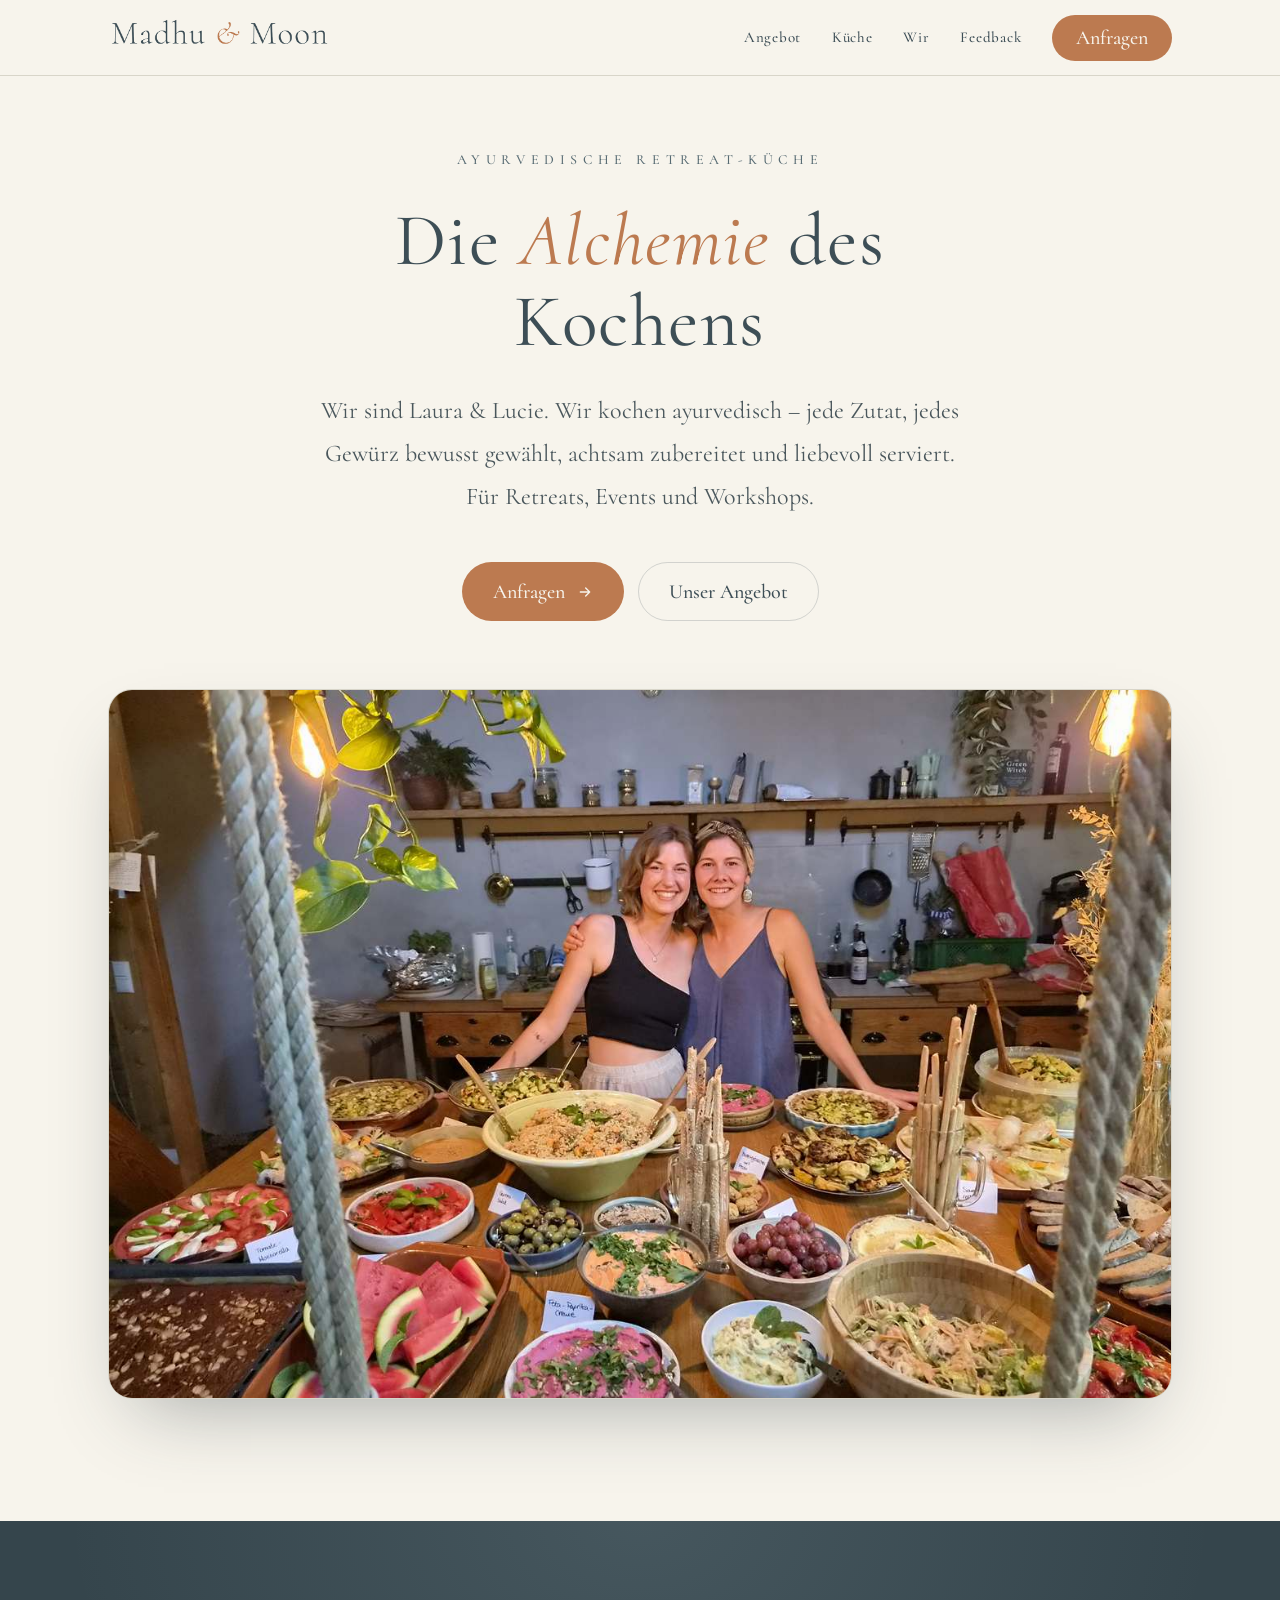
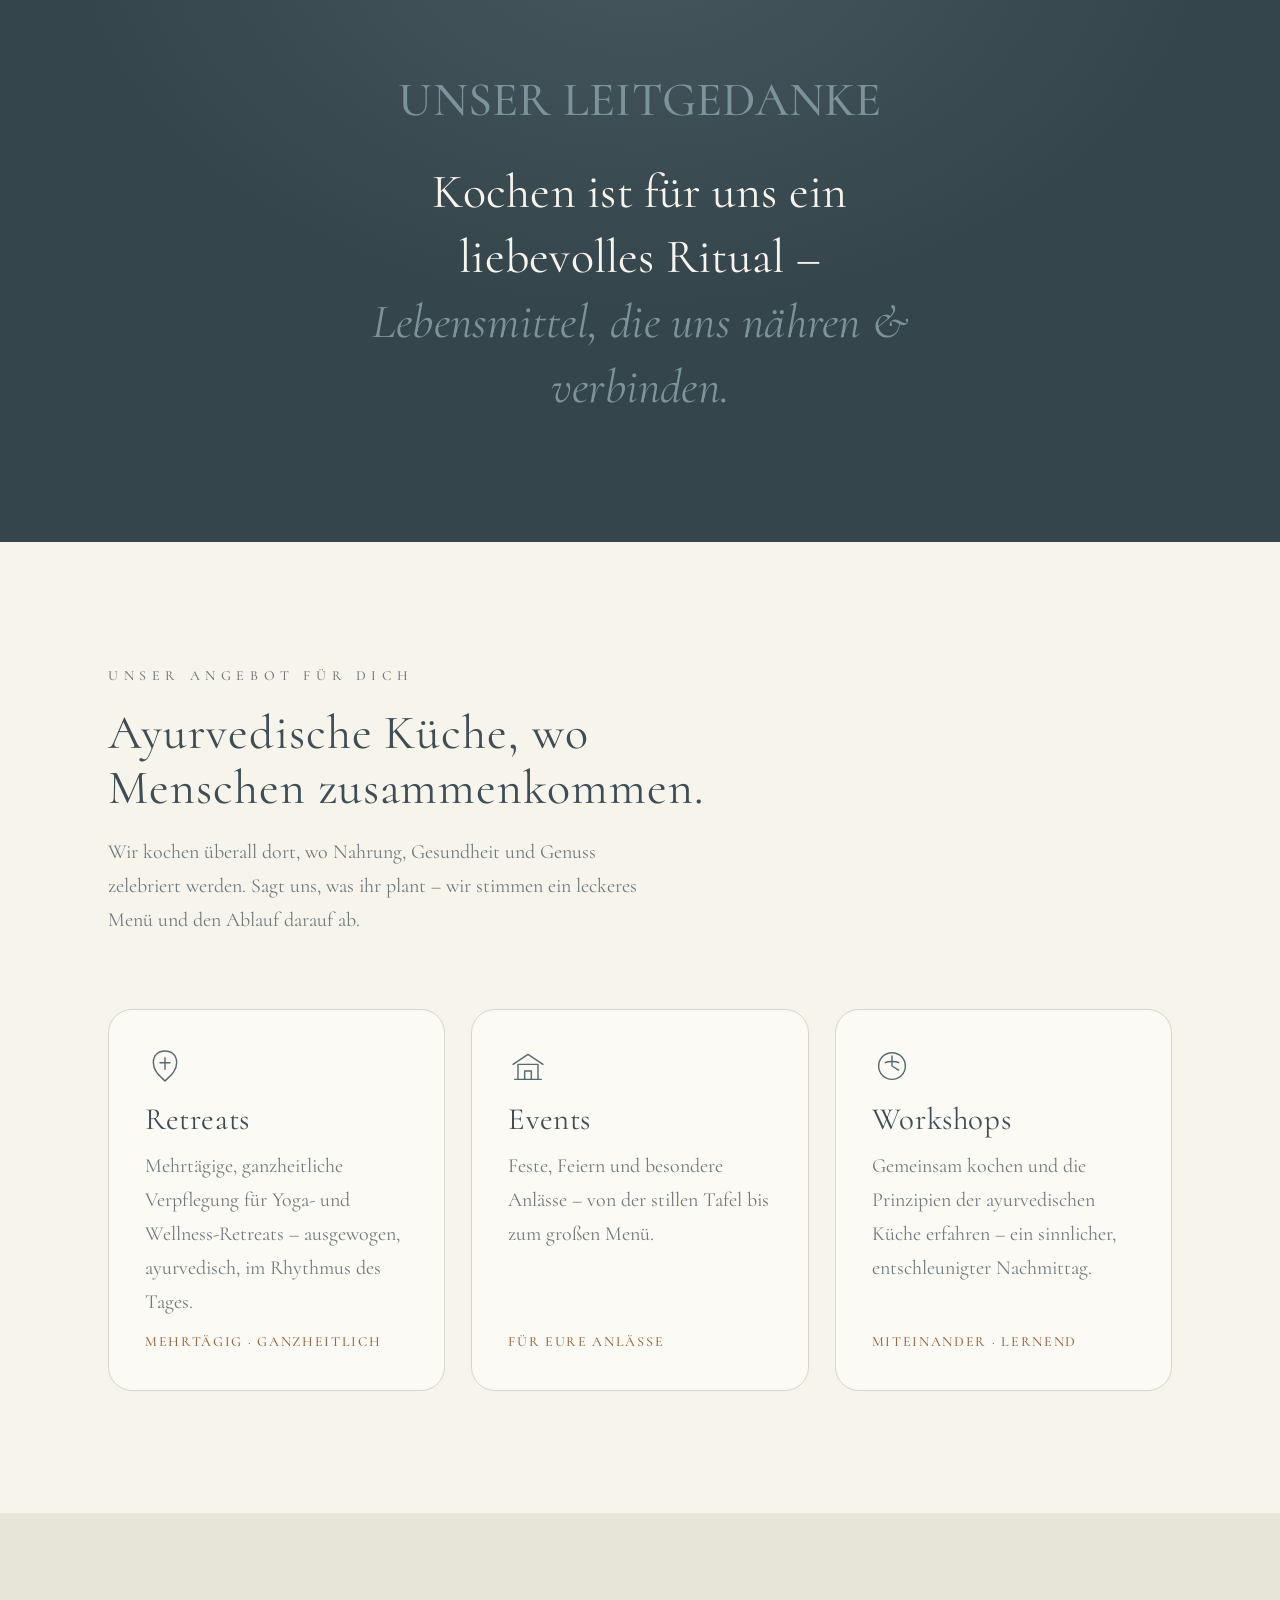
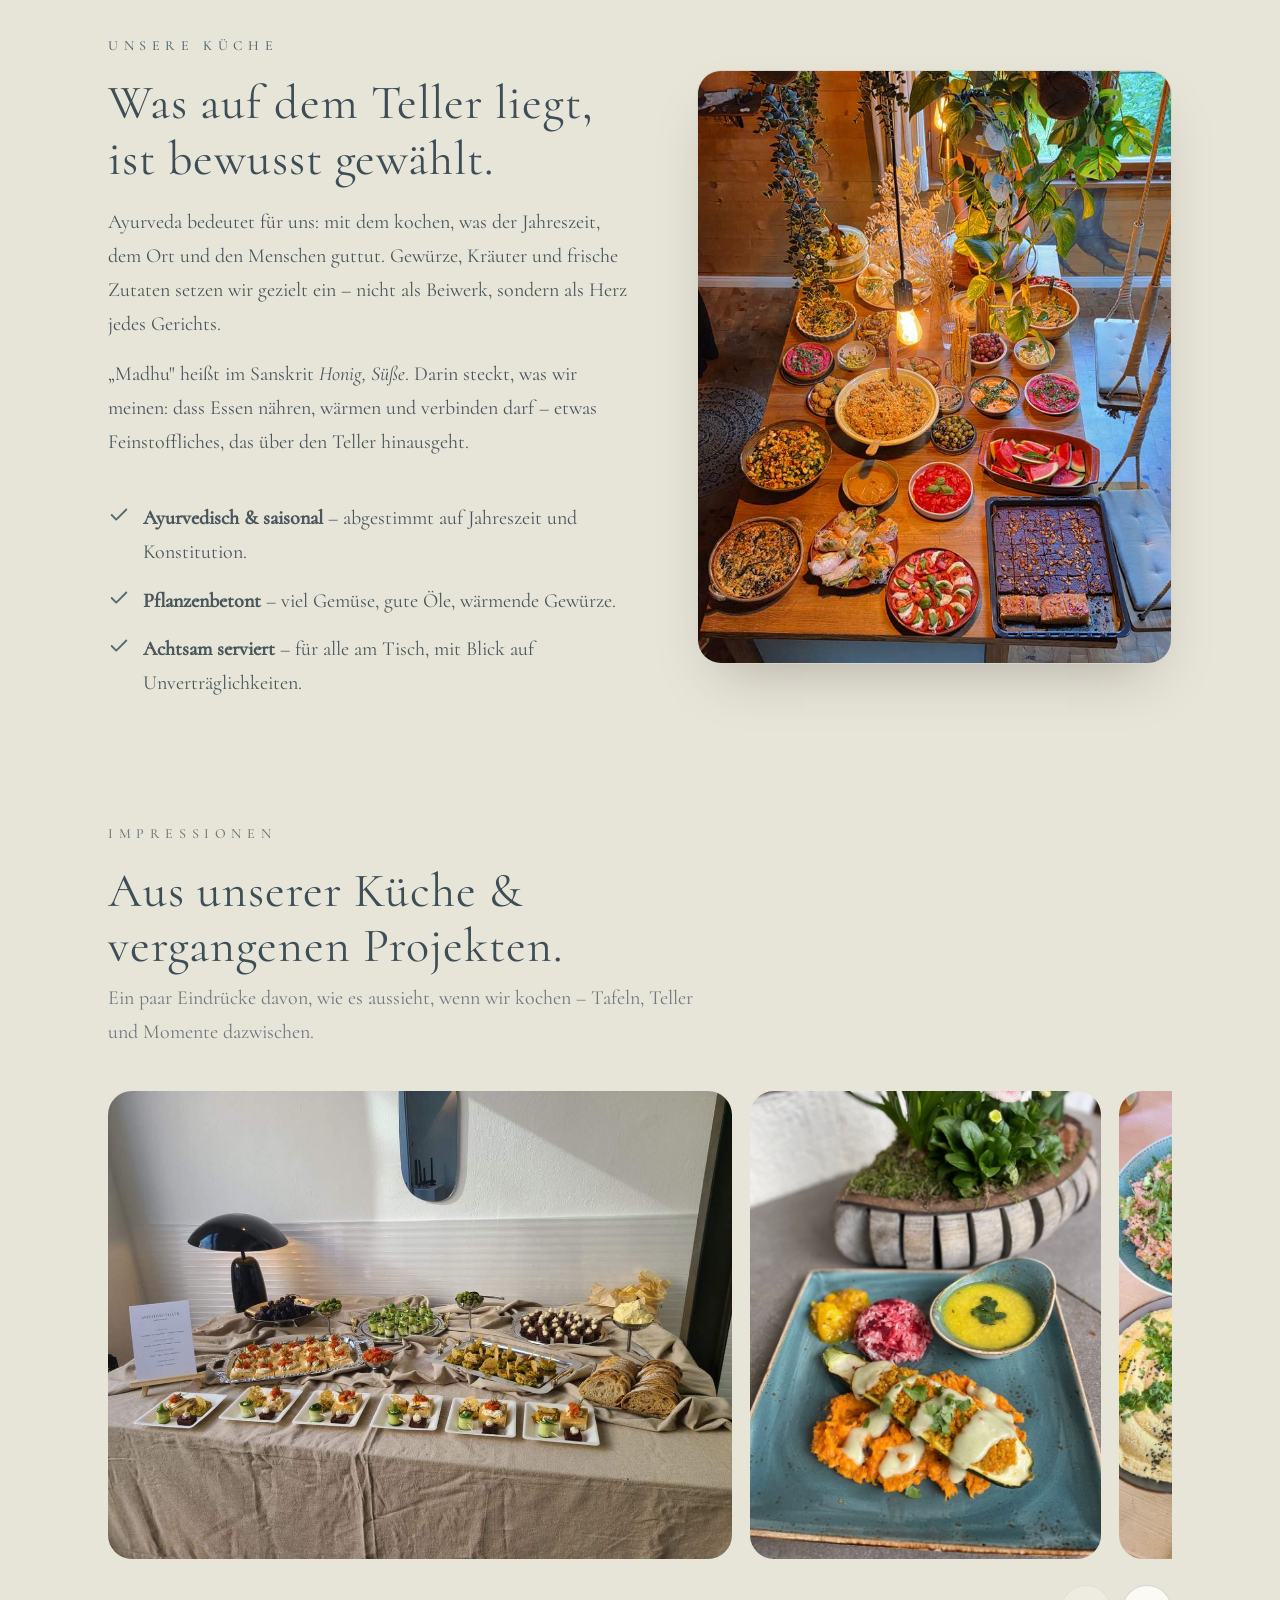
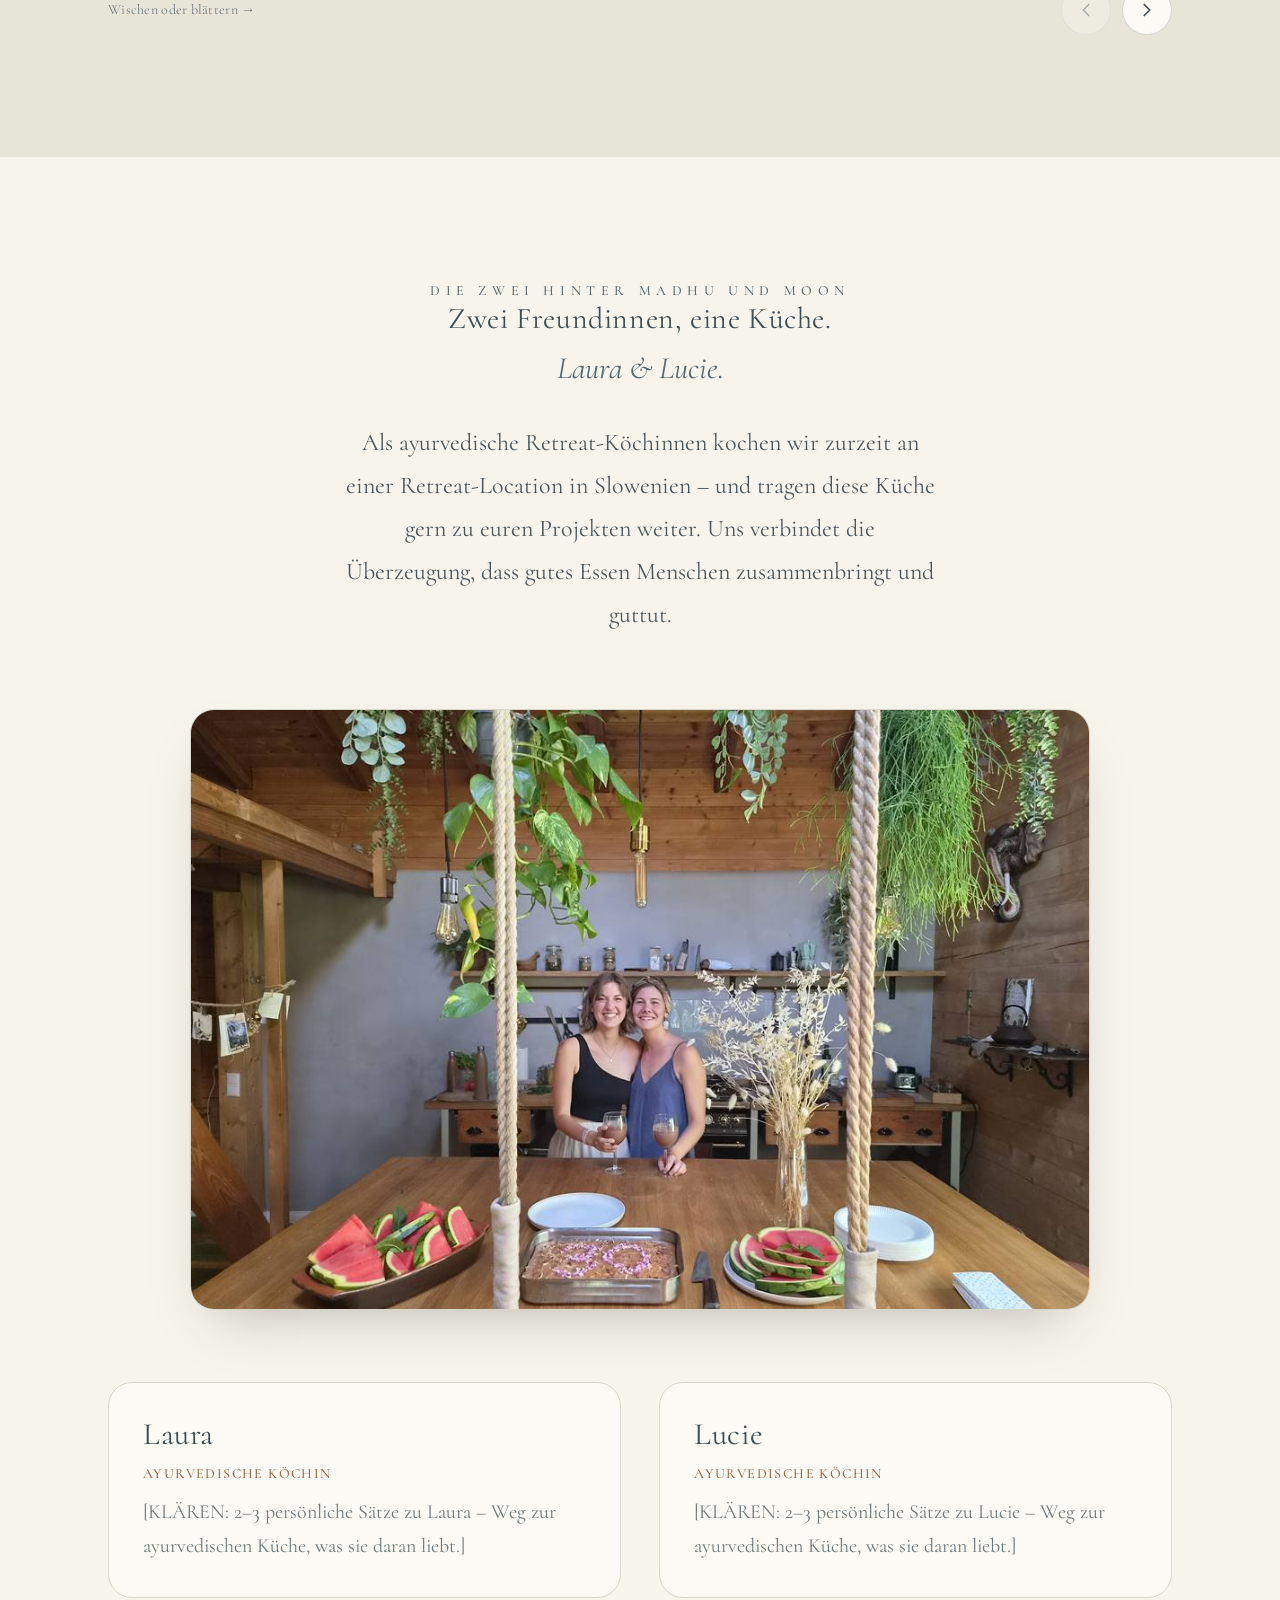
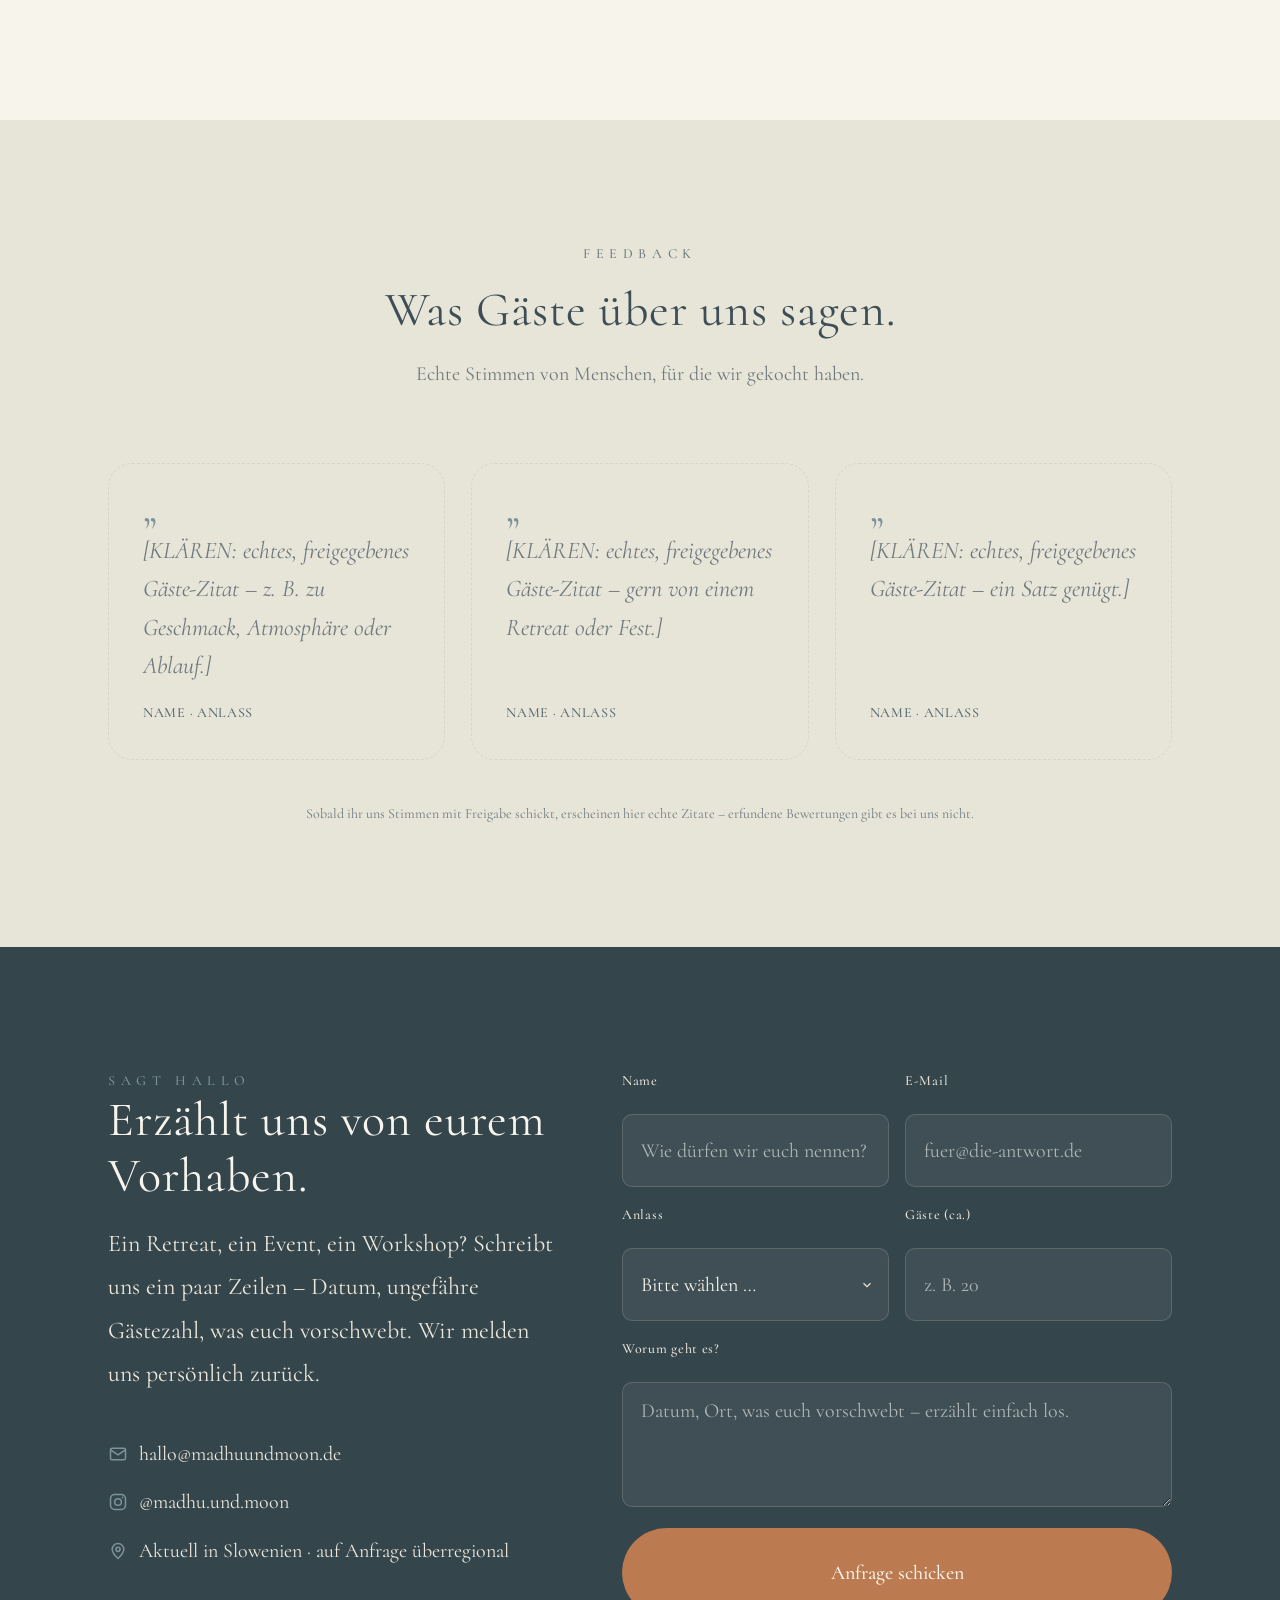
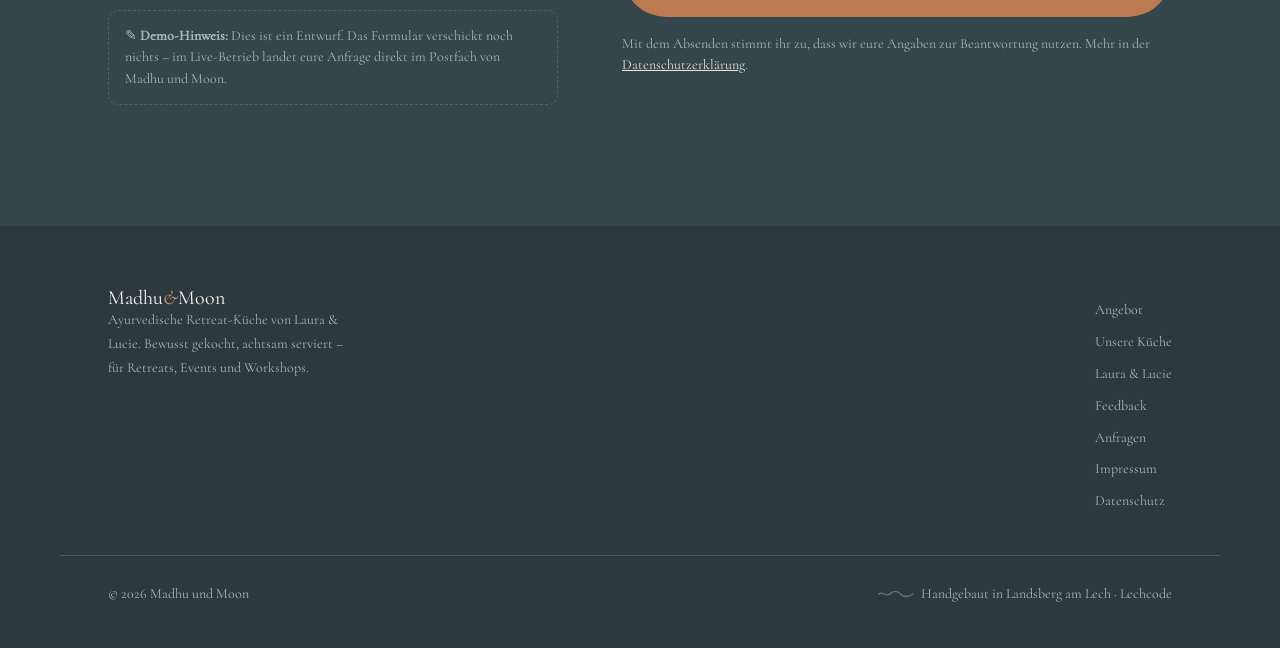
==== index.html @ 7c1b5afb "Header: Logo statt Text in Nav, klare Abgrenzung (BG+Trennlinie); Schrift größer/kräftiger; Hero-Tex" ====
<!DOCTYPE html>
<!--
  ╔══════════════════════════════════════════════════════════════════════╗
  ║  MADHU UND MOON · Ayurvedische Retreat-Küche · Laura & Lucie           ║
  ║  Lechcode-DEMO (Entwurf, Inhalte-Freigabe vom Kunden) · Single-File.   ║
  ║  Stil „sanft & feinstofflich": warmes Sand-Neutral + fließendes        ║
  ║  Hellblau (Akzent) + gedeckte Erde (CTA) — schlicht, artistisch.       ║
  ║  Instrument Serif + Karla. Botanische SVG; Foto-Slots für echte Bilder.║
  ╠══════════════════════════════════════════════════════════════════════╣
  ║  ⚠ DEMO — noindex aktiv. Quelle: Sprach-Memo von Lucie (13.07.2026).   ║
  ║    Fakten daraus übernommen; persönliche Detail-Bios noch [KLÄREN].    ║
  ║    Bildmaterial vom Kunden freigegeben (Google-Drive) → Galerie-Slots  ║
  ║    vorbereitet, echte Fotos folgen (web-optimieren nach §4.5).         ║
  ║    Rechtsseiten = Platzhalter. HWG-neutral: Nahrung/Ayurveda als       ║
  ║    Erfahrung & Philosophie, KEINE Heilversprechen.                     ║
  ╚══════════════════════════════════════════════════════════════════════╝
-->
<html lang="de">
<head>
  <meta charset="UTF-8" />
  <meta name="viewport" content="width=device-width, initial-scale=1.0" />
  <script>document.documentElement.classList.add('js');if(location.search.indexOf('foto')>-1)document.documentElement.classList.add('foto');</script>
  <!-- ENTFERNEN sobald Impressum+Datenschutz live & vom Kunden freigegeben (auf ALLEN Seiten gleichzeitig) -->
  <meta name="robots" content="noindex, nofollow" />
  <title>Ayurvedische Retreat-Küche | Madhu und Moon</title>
  <meta name="description" content="Madhu und Moon – ayurvedische Retreat-Küche von Laura & Lucie. Achtsam gekochte Menüs für Retreats, Events und Workshops. Jetzt unverbindlich anfragen." />
  <meta property="og:title" content="Madhu und Moon – Ayurvedische Retreat-Küche" />
  <meta property="og:description" content="Die Alchemie des Kochens: bewusst gewählte Zutaten, achtsam serviert. Küche von Laura & Lucie für Retreats, Events und Workshops." />
  <meta property="og:type" content="website" />
  <meta property="og:locale" content="de_DE" />
  <!-- DEMO: OG zeigt auf die Vorschau-URL (Platzhalter), damit WhatsApp-/Social-Previews laden. Bei Go-Live auf echte Domain. -->
  <meta property="og:url" content="https://lechcode.github.io/madhu-und-moon-vorschau/" />
  <meta property="og:image" content="https://lechcode.github.io/madhu-und-moon-vorschau/assets/og.jpg" />
  <meta property="og:image:width" content="1200" />
  <meta property="og:image:height" content="630" />
  <meta name="theme-color" content="#F7F4EC" />
  <link rel="icon" href="assets/favicon-64.png" />
  <link rel="apple-touch-icon" href="assets/monogramm-180.png" />
  <!-- Schriften lokal gehostet (DSGVO: keine Verbindung zu Google) -->
  <link rel="stylesheet" href="assets/fonts.css">
  <link rel="preload" as="font" type="font/woff2" href="assets/fonts/cormorant-300.woff2" crossorigin>
  <link rel="preload" as="font" type="font/woff2" href="assets/fonts/cormorant-400.woff2" crossorigin>
  <!-- Hero-Foto vorladen (LCP) -->
  <link rel="preload" as="image" href="assets/hero-duo-800.jpg" imagesrcset="assets/hero-duo-800.jpg 800w, assets/hero-duo-1300.jpg 1300w" imagesizes="(max-width:900px) 92vw, 1100px" fetchpriority="high">

  <!-- JSON-LD: nur belegbare, sichtbare Angaben. Adresse/Telefon/Preis offen (unbestätigt). -->
  <script type="application/ld+json">
  {
    "@context": "https://schema.org",
    "@type": "FoodEstablishment",
    "additionalType": "https://schema.org/CateringBusiness",
    "name": "Madhu und Moon",
    "description": "Ayurvedische Retreat-Küche von Laura & Lucie – achtsam gekochte Menüs für Retreats, Events und Workshops.",
    "url": "https://lechcode.github.io/madhu-und-moon-vorschau/",
    "image": "https://lechcode.github.io/madhu-und-moon-vorschau/assets/og.jpg",
    "servesCuisine": ["Ayurvedisch", "Pflanzenbetont", "Saisonal"],
    "sameAs": ["https://www.instagram.com/madhu.und.moon/"]
  }
  </script>

  <style>
  /* ================================================================
     1 · TOKENS — „sanft & feinstofflich": Sand-Neutral · Hellblau (Fluss)
        · gedeckte Erde (CTA) · weicher Schiefer (dunkle Flächen)
     ================================================================ */
  :root{
    --paper:#F7F4EC; --cream:#E7E4D8; --cream-2:#DCD8CA; --white:#FCFAF4;
    --ink:#3D4E56;            /* Headlines — Ink Blaugrau */
    --text:#4A575C;          /* Fließtext (Body) */
    --text-soft:#6F7A7E;     /* Sekundär / Muted */
    --clay:#BC7A50; --clay-deep:#9E6540; --clay-soft:#EEDCCB; --clay-bright:#DB9A6D;  /* Terrakotta-Akzent (bright = auf dunkel) */
    --mist:#7D939B; --mist-soft:#D7DFE1; --mist-deep:#566A72;   /* Rauchblau – sekundär / Eyebrow (deep = AA-Text) */
    --slate:#35454C; --slate-deep:#2C3A40;   /* dunkle, ruhige Flächen */
    --bone:#ECE7DB; --bone-dim:#AEB6B7;       /* Text auf dunkel */

    --line:#D8D5C9; --line-2:rgba(61,78,86,.20);
    --line-d:rgba(236,231,219,.16);

    --serif:"Cormorant","Cormorant Fallback",Georgia,"Times New Roman",serif;
    --sans:"Karla","Karla Fallback",-apple-system,BlinkMacSystemFont,"Segoe UI",Arial,sans-serif;

    --radius:16px; --radius-lg:24px; --radius-sm:10px; --pill:999px;
    --nav-h:76px;

    --step--1:clamp(13px, 0.2vw + 12.2px, 14px);
    --step-0:clamp(18px, 0.35vw + 17px, 20px);
    --step-1:clamp(21px, 0.5vw + 19px, 24px);
    --step-2:clamp(25px, 1.3vw + 21px, 31px);
    --step-3:clamp(33px, 3vw + 24px, 48px);
    --step-4:clamp(44px, 5.5vw + 24px, 74px);
    --step-5:clamp(48px, 8vw + 18px, 104px);

    --lh-tight:1.06; --lh-snug:1.16; --lh-body:1.7; --lh-relaxed:1.8;
    --ls-display:.02em; --ls-label:.4em;

    --space-2:clamp(14px, 1.6vw, 18px);
    --space-3:clamp(20px, 2.4vw, 26px);
    --space-4:clamp(30px, 3.6vw, 42px);
    --space-5:clamp(44px, 6vw, 72px);
    --space-6:clamp(66px, 9.5vw, 128px);

    --wrap:1160px; --wrap-narrow:740px;
    --ease:cubic-bezier(.22,.61,.36,1);
  }

  /* ================================================================
     2 · RESET & BASIS
     ================================================================ */
  *,*::before,*::after{box-sizing:border-box;margin:0;padding:0}
  html{-webkit-text-size-adjust:100%;scroll-behavior:smooth}
  @media (prefers-reduced-motion:reduce){html{scroll-behavior:auto}}
  body{
    font-family:var(--serif);font-size:var(--step-0);line-height:var(--lh-body);
    color:var(--text);background:var(--paper);
    -webkit-font-smoothing:antialiased;text-rendering:optimizeLegibility;
    overflow-x:clip;
  }
  h1,h2,h3{font-family:var(--serif);font-weight:400;color:var(--ink);
    line-height:var(--lh-snug);letter-spacing:var(--ls-display)}
  a{color:inherit;text-decoration:none}
  img{max-width:100%;display:block}
  ::selection{background:var(--mist-soft);color:var(--ink)}
  :focus-visible{outline:2.5px solid var(--mist-deep);outline-offset:3px;border-radius:3px}

  .wrap{width:100%;max-width:var(--wrap);margin-inline:auto;padding-inline:clamp(20px,5vw,48px)}
  .narrow{max-width:var(--wrap-narrow)}
  section{padding-block:var(--space-6)}

  .eyebrow{font-family:var(--serif);font-weight:500;font-size:var(--step--1);
    letter-spacing:var(--ls-label);text-transform:uppercase;color:var(--mist-deep)}
  .lead{font-size:var(--step-1);color:var(--text);line-height:var(--lh-relaxed);max-width:54ch}

  .skip{position:absolute;left:16px;top:-60px;z-index:200;background:var(--ink);color:var(--paper);
    padding:12px 18px;border-radius:var(--radius-sm);font-weight:500;transition:top .2s var(--ease)}
  .skip:focus{top:14px}

  /* Buttons */
  .btn{display:inline-flex;align-items:center;gap:.6em;font-family:var(--serif);font-weight:500;
    font-size:var(--step-0);padding:.92em 1.5em;border-radius:var(--pill);cursor:pointer;
    border:1.5px solid transparent;transition:transform .25s var(--ease),background .25s var(--ease),color .25s var(--ease),border-color .25s var(--ease);line-height:1}
  .btn-primary{background:var(--clay);color:var(--paper)}
  .btn-primary:hover{background:var(--clay-deep);transform:translateY(-2px)}
  .btn-ghost{background:transparent;color:var(--ink);border-color:var(--line-2)}
  .btn-ghost:hover{border-color:var(--ink);transform:translateY(-2px)}

  /* ================================================================
     3 · NAV
     ================================================================ */
  .nav{position:fixed;inset:0 0 auto 0;height:var(--nav-h);z-index:100;
    display:flex;align-items:center;background:var(--paper);border-bottom:1px solid var(--line);
    transition:box-shadow .3s var(--ease)}
  .nav.scrolled{box-shadow:0 6px 22px rgba(45,58,64,.08)}
  .nav .wrap{display:flex;align-items:center;justify-content:space-between;gap:1rem}
  .brand{display:flex;align-items:center;line-height:0}
  .brand img{height:42px;width:auto;display:block}
  .nav-links{display:flex;align-items:center;gap:clamp(18px,2.4vw,34px)}
  .nav-links a:not(.btn){font-weight:500;font-size:.9375rem;letter-spacing:.05em;color:var(--ink);position:relative}
  .nav-links a:not(.btn)::after{content:"";position:absolute;left:0;bottom:-6px;width:0;height:1.5px;
    background:var(--mist-deep);transition:width .25s var(--ease)}
  .nav-links a:not(.btn):hover::after{width:100%}
  .nav .btn{padding:.6em 1.15em}
  .burger{display:none;background:none;border:0;cursor:pointer;width:44px;height:44px;
    align-items:center;justify-content:center;color:var(--ink)}
  .burger svg{width:26px;height:26px}
  @media (max-width:760px){
    .nav-links{display:none}
    .burger{display:flex}
    .brand img{height:34px}
  }

  .m-menu{position:fixed;inset:0;z-index:99;background:var(--cream);
    display:flex;flex-direction:column;justify-content:center;gap:.4rem;padding:var(--space-5);
    opacity:0;visibility:hidden;transform:translateY(-8px);transition:opacity .3s var(--ease),transform .3s var(--ease),visibility .3s}
  .m-menu.open{opacity:1;visibility:visible;transform:none}
  .m-menu a{font-family:var(--serif);font-size:var(--step-3);color:var(--ink);padding:.25em 0;border-bottom:1px solid var(--line)}
  .m-menu .btn{margin-top:1.4rem;justify-content:center;font-family:var(--serif)}
  .m-close{position:absolute;top:16px;right:clamp(16px,5vw,40px);background:none;border:0;cursor:pointer;color:var(--ink);width:44px;height:44px}
  .m-close svg{width:28px;height:28px}

  /* ================================================================
     4 · HERO / HEADER — großes Logo + Claim + Foto (zentriert)
     ================================================================ */
  .hero{position:relative;padding-top:calc(var(--nav-h) + var(--space-5));padding-bottom:var(--space-6);
    text-align:center;overflow:hidden}
  .hero-inner{display:flex;flex-direction:column;align-items:center;gap:var(--space-3)}
  .hero .eyebrow{margin-bottom:2px}
  .hero h1{font-family:var(--serif);font-weight:400;font-size:var(--step-4);line-height:1.1;
    letter-spacing:var(--ls-display);color:var(--ink);max-width:16ch}
  .hero h1 em{font-style:italic;color:var(--clay)}
  .hero .lead{max-width:58ch;margin-inline:auto;font-size:var(--step-1)}
  .hero-cta{display:flex;flex-wrap:wrap;gap:14px;align-items:center;justify-content:center;margin-top:var(--space-2)}
  .hero-photo{width:100%;max-width:1100px;margin-top:var(--space-4);border-radius:var(--radius-lg);
    overflow:hidden;border:1px solid var(--line);box-shadow:0 34px 74px -30px rgba(45,58,64,.42)}
  .hero-photo img{width:100%;height:auto;display:block}
  @media (max-width:860px){
    .hero{padding-top:calc(var(--nav-h) + var(--space-4))}
  }

  /* ================================================================
     5 · ETHOS-BAND (Zitat)
     ================================================================ */
  .ethos{background:var(--slate);color:var(--bone);text-align:center;position:relative;overflow:hidden}
  .ethos::before{content:"";position:absolute;inset:0;
    background:radial-gradient(64% 90% at 50% 0%,rgba(157,180,188,.16),transparent 70%)}
  .ethos .wrap{position:relative}
  .ethos .eyebrow{color:var(--mist)}
  .ethos p{font-family:var(--serif);font-size:var(--step-3);line-height:1.36;color:var(--paper);
    max-width:24ch;margin:var(--space-3) auto 0;letter-spacing:.005em}
  .ethos p em{font-style:italic;color:var(--mist)}

  /* ================================================================
     6 · ANGEBOT (Karten)
     ================================================================ */
  .sec-head{max-width:62ch}
  .sec-head h2{font-size:var(--step-3);margin:var(--space-2) 0 var(--space-2)}
  .sec-head p{color:var(--text-soft);max-width:54ch}
  .cards{display:grid;grid-template-columns:repeat(3,1fr);gap:clamp(16px,2.2vw,26px);margin-top:var(--space-5)}
  .card{background:var(--white);border:1px solid var(--line);border-radius:var(--radius-lg);
    padding:clamp(24px,3vw,36px);display:flex;flex-direction:column;gap:.7rem;
    transition:transform .3s var(--ease),box-shadow .3s var(--ease),border-color .3s var(--ease)}
  .card:hover{transform:translateY(-4px);box-shadow:0 18px 40px rgba(59,53,44,.08);border-color:var(--line-2)}
  .card .ic{width:40px;height:40px;color:var(--mist-deep);margin-bottom:.3rem}
  .card h3{font-size:var(--step-2)}
  .card p{color:var(--text-soft);font-size:var(--step-0)}
  .card .tag{margin-top:auto;font-family:var(--serif);font-weight:500;font-size:var(--step--1);
    letter-spacing:.12em;text-transform:uppercase;color:var(--clay-deep)}
  @media (max-width:820px){.cards{grid-template-columns:1fr;max-width:460px}}

  /* ================================================================
     7 · KÜCHE / PHILOSOPHIE
     ================================================================ */
  .kitchen{background:var(--cream)}
  .kitchen .grid{display:grid;grid-template-columns:1.05fr .95fr;gap:clamp(30px,5vw,72px);align-items:center}
  .kitchen h2{font-size:var(--step-3);margin-block:var(--space-2)}
  .kitchen p+p{margin-top:1rem}
  .kitchen .principles{list-style:none;margin-top:var(--space-4);display:grid;gap:.9rem}
  .kitchen .principles li{display:flex;gap:.8rem;align-items:flex-start;color:var(--text)}
  .kitchen .principles svg{flex:0 0 auto;width:22px;height:22px;color:var(--mist-deep);margin-top:3px}
  .kitchen-visual{position:relative;aspect-ratio:4/5;border-radius:var(--radius-lg);overflow:hidden;
    border:1px solid var(--line);box-shadow:0 26px 54px -24px rgba(59,53,44,.34)}
  .kitchen-visual img{width:100%;height:100%;object-fit:cover;display:block}
  @media (max-width:820px){.kitchen .grid{grid-template-columns:1fr}.kitchen-visual{max-width:360px;margin-inline:auto;order:-1}}

  /* ================================================================
     8 · ÜBER UNS
     ================================================================ */
  .about{text-align:center}
  .about .names{font-family:var(--serif);font-style:italic;color:var(--mist-deep);font-size:var(--step-2);margin-top:.3rem}
  .about-photo{max-width:900px;margin:var(--space-5) auto 0;border-radius:var(--radius-lg);overflow:hidden;
    border:1px solid var(--line);box-shadow:0 26px 54px -26px rgba(59,53,44,.34)}
  .about-photo img{width:100%;height:auto;display:block}
  .duo{display:grid;grid-template-columns:1fr 1fr;gap:clamp(20px,3vw,40px);margin-top:var(--space-5);text-align:left}
  .person{background:var(--white);border:1px solid var(--line);border-radius:var(--radius-lg);padding:clamp(22px,3vw,34px);
    display:flex;flex-direction:column;gap:.6rem}
  .person .avatar{width:70px;height:70px;border-radius:50%;background:linear-gradient(150deg,var(--mist-soft),var(--clay-soft));
    display:flex;align-items:center;justify-content:center;font-family:var(--serif);font-size:30px;color:var(--mist-deep)}
  .person h3{font-size:var(--step-2)}
  .person .role{font-family:var(--serif);font-weight:500;font-size:var(--step--1);letter-spacing:.1em;text-transform:uppercase;color:var(--clay-deep)}
  .person p{color:var(--text-soft)}
  @media (max-width:680px){.duo{grid-template-columns:1fr;max-width:420px;margin-inline:auto}}

  /* ================================================================
     9 · GALERIE / IMPRESSIONEN
     ================================================================ */
  .gallery{background:var(--cream)}
  .gallery .sec-head{text-align:center;margin-inline:auto}
  /* Masonry via CSS-Columns – gemischte Hoch-/Querformate wie ein Moodboard */
  .g-grid{margin-top:var(--space-5);columns:3;column-gap:clamp(10px,1.4vw,16px)}
  .g-item{break-inside:avoid;margin-bottom:clamp(10px,1.4vw,16px);border-radius:var(--radius);
    overflow:hidden;border:1px solid var(--line);display:block;position:relative;
    box-shadow:0 14px 30px -20px rgba(59,53,44,.3)}
  .g-item img{width:100%;height:auto;display:block}
  @media (max-width:820px){.g-grid{columns:2}}
  @media (max-width:420px){.g-grid{columns:1}}

  /* ================================================================
     10 · ABLAUF (3 Schritte)
     ================================================================ */
  .steps-grid{display:grid;grid-template-columns:repeat(3,1fr);gap:clamp(20px,3vw,40px);margin-top:var(--space-5);counter-reset:s}
  .step{position:relative;padding-top:var(--space-3)}
  .step::before{counter-increment:s;content:"0" counter(s);font-family:var(--serif);font-size:var(--step-3);
    color:var(--mist-deep);display:block;margin-bottom:.4rem}
  .step h3{font-size:var(--step-2);margin-bottom:.4rem}
  .step p{color:var(--text-soft)}
  .step .dur{font-size:var(--step--1);font-weight:500;letter-spacing:.08em;text-transform:uppercase;color:var(--clay-deep);margin-top:.5rem;display:block}
  @media (max-width:760px){.steps-grid{grid-template-columns:1fr;max-width:440px}}

  /* ================================================================
     11 · KONTAKT / ANFRAGE (Demo-Formular) — zentrale Sektion
     ================================================================ */
  .contact{background:var(--slate);color:var(--bone)}
  .contact .grid{display:grid;grid-template-columns:.9fr 1.1fr;gap:clamp(30px,5vw,72px)}
  .contact h2{color:var(--paper);font-size:var(--step-3)}
  .contact .eyebrow{color:var(--mist)}
  .contact .lead{color:var(--bone);margin-top:var(--space-2)}
  .contact .info{margin-top:var(--space-4);display:grid;gap:.9rem}
  .contact .info a,.contact .info span{display:flex;gap:.7rem;align-items:center;color:var(--bone)}
  .contact .info svg{width:20px;height:20px;color:var(--mist);flex:0 0 auto}
  .demo-note{margin-top:var(--space-4);padding:14px 16px;border:1px dashed var(--line-d);border-radius:var(--radius-sm);
    font-size:var(--step--1);color:var(--bone-dim);line-height:1.55}
  form{display:grid;gap:1rem}
  .field{display:grid;gap:.4rem}
  label{font-weight:500;font-size:var(--step--1);letter-spacing:.05em;color:var(--bone)}
  input,select,textarea{font-family:var(--serif);font-size:var(--step-0);color:var(--paper);
    background:rgba(247,243,236,.06);border:1px solid var(--line-d);border-radius:var(--radius-sm);
    padding:.8em .9em;width:100%}
  input::placeholder,textarea::placeholder{color:var(--bone-dim)}
  input:focus,select:focus,textarea:focus{outline:none;border-color:var(--mist);background:rgba(247,243,236,.1)}
  textarea{resize:vertical;min-height:110px}
  select{appearance:none;background-image:url("data:image/svg+xml,%3Csvg xmlns='http://www.w3.org/2000/svg' width='14' height='14' viewBox='0 0 24 24' fill='none' stroke='%23ECE6DA' stroke-width='2'%3E%3Cpath d='M6 9l6 6 6-6'/%3E%3C/svg%3E");background-repeat:no-repeat;background-position:right 14px center}
  .row{display:grid;grid-template-columns:1fr 1fr;gap:1rem}
  .hp{position:absolute;left:-9999px;opacity:0}
  form .btn-primary{justify-content:center;margin-top:.3rem}
  .form-msg{font-size:var(--step-0);padding:12px 14px;border-radius:var(--radius-sm);display:none}
  .form-msg.show{display:block}
  .form-msg.ok{background:rgba(157,180,188,.16);color:var(--mist-soft);border:1px solid var(--mist)}
  .privacy-line{font-size:var(--step--1);color:var(--bone-dim);line-height:1.5}
  .privacy-line a{color:var(--bone);text-decoration:underline}
  @media (max-width:820px){.contact .grid{grid-template-columns:1fr}.row{grid-template-columns:1fr}}

  /* ================================================================
     12 · FOOTER
     ================================================================ */
  .footer{background:var(--slate-deep);color:var(--bone-dim);padding-block:var(--space-5) var(--space-4)}
  .footer .wrap{display:flex;flex-wrap:wrap;justify-content:space-between;gap:var(--space-4)}
  .footer .brand{color:var(--paper);margin-bottom:.6rem}
  .footer .brand em{color:var(--clay-bright);font-style:italic}
  .footer-col p{max-width:34ch;font-size:var(--step--1);line-height:1.7}
  .footer nav{display:grid;gap:.5rem}
  .footer nav a{font-size:var(--step--1);color:var(--bone-dim)}
  .footer nav a:hover{color:var(--paper)}
  .footer-bottom{border-top:1px solid var(--line-d);margin-top:var(--space-4);padding-top:var(--space-3);
    display:flex;flex-wrap:wrap;justify-content:space-between;gap:1rem;font-size:var(--step--1)}
  .footer-bottom .lech{display:inline-flex;align-items:center;gap:.5em}
  .footer-bottom .lech svg{width:36px;height:8px;color:var(--mist);opacity:.7}

  /* ================================================================
     12b · IMPRESSIONEN-SLIDER (in „Unsere Küche")
     ================================================================ */
  .impressions{margin-top:var(--space-6)}
  .impressions .imp-head{max-width:60ch;margin-bottom:var(--space-4)}
  .impressions .imp-head h3{font-size:var(--step-3);margin-top:var(--space-2)}
  .impressions .imp-head p{color:var(--text-soft);margin-top:.4rem}
  .slider{position:relative;overflow:hidden}
  .slider-track{display:flex;gap:clamp(12px,1.4vw,18px);transition:transform .45s var(--ease);will-change:transform}
  .slide{flex:0 0 auto;height:clamp(300px,52vh,520px);border-radius:var(--radius-lg);overflow:hidden;background:var(--cream-2)}
  .slide img{height:100%;width:auto;max-width:none;display:block;object-fit:cover}
  @media (prefers-reduced-motion:reduce){.slider-track{transition:none}}
  .slider-nav{display:flex;gap:.7rem;margin-top:var(--space-3);align-items:center}
  .slider-hint{margin-right:auto;font-size:var(--step--1);color:var(--text-soft);letter-spacing:.02em}
  .slider-btn{width:50px;height:50px;border-radius:var(--pill);border:1px solid var(--line-2);
    background:var(--white);color:var(--ink);cursor:pointer;display:flex;align-items:center;justify-content:center;
    transition:background .25s var(--ease),border-color .25s var(--ease),opacity .25s var(--ease)}
  .slider-btn:hover{background:var(--cream);border-color:var(--ink)}
  .slider-btn:disabled{opacity:.35;cursor:default}
  .slider-btn svg{width:22px;height:22px}
  @media (prefers-reduced-motion:reduce){.slider-track{scroll-behavior:auto}}

  /* ================================================================
     12c · FEEDBACK / Stimmen
     ================================================================ */
  .feedback{background:var(--cream)}
  .feedback .sec-head{text-align:center;max-width:60ch;margin-inline:auto}
  .feedback .sec-head h2{font-size:var(--step-3);margin:var(--space-2) 0}
  .feedback .sec-head p{color:var(--text-soft);margin-inline:auto}
  .quotes{display:grid;grid-template-columns:repeat(3,1fr);gap:clamp(16px,2.2vw,26px);margin-top:var(--space-5)}
  .quote{background:var(--white);border:1px solid var(--line);border-radius:var(--radius-lg);
    padding:clamp(24px,3vw,34px);display:flex;flex-direction:column;gap:1rem}
  .quote .mark{font-family:var(--serif);font-size:2.6rem;line-height:.5;color:var(--mist);height:1.1rem}
  .quote p{font-size:var(--step-1);line-height:1.6;color:var(--text)}
  .quote .who{margin-top:auto;font-size:var(--step--1);font-weight:500;letter-spacing:.05em;color:var(--mist-deep);text-transform:uppercase}
  .quote.placeholder{border-style:dashed;background:transparent}
  .quote.placeholder p{color:var(--text-soft);font-style:italic}
  @media (max-width:820px){.quotes{grid-template-columns:1fr;max-width:480px;margin-inline:auto}}

  /* ================================================================
     13 · REVEALS
     ================================================================ */
  .js .reveal{opacity:0;transform:translateY(22px);transition:opacity .6s var(--ease),transform .6s var(--ease)}
  .js .reveal.in{opacity:1;transform:none}
  .js .reveal.d1{transition-delay:.08s}.js .reveal.d2{transition-delay:.16s}.js .reveal.d3{transition-delay:.24s}
  .foto .reveal{opacity:1!important;transform:none!important}
  @media (prefers-reduced-motion:reduce){
    .js .reveal{opacity:1!important;transform:none!important;transition:none!important}
    .btn:hover,.card:hover{transform:none!important}
  }

  /* ================================================================
     14 · PRINT
     ================================================================ */
  @media print{
    .nav,.burger,.m-menu,.hero-botanical,.hero-glow,.hero-cta,.demo-note,form,.skip,.g-grid{display:none!important}
    *{background:#fff!important;color:#000!important;box-shadow:none!important}
    body{font-size:12pt}
    section{padding-block:14pt;break-inside:avoid}
    .brand{font-size:20pt}
  }
  </style>
</head>
<body>
  <a class="skip" href="#main">Zum Inhalt springen</a>

  <!-- ============================ NAV ============================ -->
  <header class="nav" id="nav">
    <div class="wrap">
      <a class="brand" href="#top" aria-label="Madhu &amp; Moon – Startseite"><img src="assets/nav-logo.png" width="720" height="135" alt="Madhu &amp; Moon"></a>
      <nav class="nav-links" aria-label="Hauptnavigation">
        <a href="#angebot">Angebot</a>
        <a href="#kueche">Küche</a>
        <a href="#ueber">Wir</a>
        <a href="#feedback">Feedback</a>
        <a href="#kontakt" class="btn btn-primary">Anfragen</a>
      </nav>
      <button class="burger" id="burger" aria-label="Menü öffnen" aria-expanded="false" aria-controls="m-menu">
        <svg viewBox="0 0 24 24" fill="none" stroke="currentColor" stroke-width="2" stroke-linecap="round"><path d="M3 6h18M3 12h18M3 18h18"/></svg>
      </button>
    </div>
  </header>

  <div class="m-menu" id="m-menu" role="dialog" aria-modal="true" aria-label="Menü">
    <button class="m-close" id="m-close" aria-label="Menü schließen">
      <svg viewBox="0 0 24 24" fill="none" stroke="currentColor" stroke-width="2" stroke-linecap="round"><path d="M6 6l12 12M18 6L6 18"/></svg>
    </button>
    <a href="#angebot">Angebot</a>
    <a href="#kueche">Unsere Küche</a>
    <a href="#ueber">Laura &amp; Lucie</a>
    <a href="#feedback">Feedback</a>
    <a href="#kontakt" class="btn btn-primary">Anfrage schicken</a>
  </div>

  <main id="main">
    <span id="top"></span>

    <!-- ============================ HERO ============================ -->
    <section class="hero" aria-labelledby="hero-h1">
      <div class="wrap hero-inner">
        <p class="eyebrow">Ayurvedische Retreat-Küche</p>
        <h1 id="hero-h1">Die <em>Alchemie</em> des Kochens</h1>
        <p class="lead">Wir sind Laura &amp; Lucie. Wir kochen ayurvedisch – jede Zutat, jedes Gewürz bewusst gewählt, achtsam zubereitet und liebevoll serviert. Für Retreats, Events und Workshops.</p>
        <div class="hero-cta">
          <a href="#kontakt" class="btn btn-primary">Anfragen
            <svg width="16" height="16" viewBox="0 0 24 24" fill="none" stroke="currentColor" stroke-width="2" stroke-linecap="round" stroke-linejoin="round"><path d="M5 12h14M13 6l6 6-6 6"/></svg>
          </a>
          <a href="#angebot" class="btn btn-ghost">Unser Angebot</a>
        </div>
        <figure class="hero-photo">
          <img src="assets/hero-duo-1300.jpg"
               srcset="assets/hero-duo-800.jpg 800w, assets/hero-duo-1300.jpg 1300w"
               sizes="(max-width:900px) 92vw, 1100px"
               width="1300" height="867" fetchpriority="high" decoding="async"
               alt="Laura und Lucie vor einer üppig gedeckten Tafel mit vielen ayurvedischen Gerichten">
        </figure>
      </div>
    </section>

    <!-- ============================ ETHOS ============================ -->
    <section class="ethos" aria-label="Unser Leitgedanke">
      <div class="wrap narrow">
        <p class="eyebrow">Unser Leitgedanke</p>
        <p>Kochen ist für uns ein liebevolles Ritual – <em>Lebensmittel, die uns nähren &amp; verbinden.</em></p>
      </div>
    </section>

    <!-- ============================ ANGEBOT ============================ -->
    <section id="angebot" aria-labelledby="angebot-h2">
      <div class="wrap">
        <div class="sec-head reveal">
          <p class="eyebrow">Unser Angebot für dich</p>
          <h2 id="angebot-h2">Ayurvedische Küche, wo Menschen zusammenkommen.</h2>
          <p>Wir kochen überall dort, wo Nahrung, Gesundheit und Genuss zelebriert werden. Sagt uns, was ihr plant – wir stimmen ein leckeres Menü und den Ablauf darauf ab.</p>
        </div>
        <div class="cards">
          <article class="card reveal d1">
            <svg class="ic" viewBox="0 0 48 48" fill="none" stroke="currentColor" stroke-width="1.7" stroke-linecap="round" stroke-linejoin="round"><path d="M24 6c8 0 14 5 14 14 0 10-8 16-14 22C18 36 10 30 10 20 10 11 16 6 24 6z"/><path d="M24 14v14M18 20h12"/></svg>
            <h3>Retreats</h3>
            <p>Mehrtägige, ganzheitliche Verpflegung für Yoga- und Wellness-Retreats – ausgewogen, ayurvedisch, im Rhythmus des Tages.</p>
            <span class="tag">Mehrtägig · ganzheitlich</span>
          </article>
          <article class="card reveal d2">
            <svg class="ic" viewBox="0 0 48 48" fill="none" stroke="currentColor" stroke-width="1.7" stroke-linecap="round" stroke-linejoin="round"><path d="M8 40h32M12 40V22h24v18M6 22l18-12 18 12"/><path d="M20 40V30h8v10"/></svg>
            <h3>Events</h3>
            <p>Feste, Feiern und besondere Anlässe – von der stillen Tafel bis zum großen Menü.</p>
            <span class="tag">Für eure Anlässe</span>
          </article>
          <article class="card reveal d3">
            <svg class="ic" viewBox="0 0 48 48" fill="none" stroke="currentColor" stroke-width="1.7" stroke-linecap="round" stroke-linejoin="round"><circle cx="24" cy="24" r="16"/><path d="M24 12v12l8 5"/><path d="M16 20c3-2 13-2 16 0"/></svg>
            <h3>Workshops</h3>
            <p>Gemeinsam kochen und die Prinzipien der ayurvedischen Küche erfahren – ein sinnlicher, entschleunigter Nachmittag.</p>
            <span class="tag">Miteinander · lernend</span>
          </article>
        </div>
      </div>
    </section>

    <!-- ============================ KÜCHE ============================ -->
    <section id="kueche" class="kitchen" aria-labelledby="kueche-h2">
      <div class="wrap">
        <div class="grid">
          <div class="reveal">
            <p class="eyebrow">Unsere Küche</p>
            <h2 id="kueche-h2">Was auf dem Teller liegt, ist bewusst gewählt.</h2>
            <p>Ayurveda bedeutet für uns: mit dem kochen, was der Jahreszeit, dem Ort und den Menschen guttut. Gewürze, Kräuter und frische Zutaten setzen wir gezielt ein – nicht als Beiwerk, sondern als Herz jedes Gerichts.</p>
            <p>„Madhu" heißt im Sanskrit <em>Honig, Süße</em>. Darin steckt, was wir meinen: dass Essen nähren, wärmen und verbinden darf – etwas Feinstoffliches, das über den Teller hinausgeht.</p>
            <ul class="principles">
              <li><svg viewBox="0 0 24 24" fill="none" stroke="currentColor" stroke-width="2" stroke-linecap="round" stroke-linejoin="round"><path d="M20 6L9 17l-5-5"/></svg><span><strong>Ayurvedisch &amp; saisonal</strong> – abgestimmt auf Jahreszeit und Konstitution.</span></li>
              <li><svg viewBox="0 0 24 24" fill="none" stroke="currentColor" stroke-width="2" stroke-linecap="round" stroke-linejoin="round"><path d="M20 6L9 17l-5-5"/></svg><span><strong>Pflanzenbetont</strong> – viel Gemüse, gute Öle, wärmende Gewürze.</span></li>
              <li><svg viewBox="0 0 24 24" fill="none" stroke="currentColor" stroke-width="2" stroke-linecap="round" stroke-linejoin="round"><path d="M20 6L9 17l-5-5"/></svg><span><strong>Achtsam serviert</strong> – für alle am Tisch, mit Blick auf Unverträglichkeiten.</span></li>
            </ul>
          </div>
          <figure class="kitchen-visual reveal d1">
            <img src="assets/kueche-720.jpg" width="720" height="900" loading="lazy" decoding="async"
                 alt="Üppige ayurvedische Tafel mit vielen bunten Schüsseln, von oben fotografiert, im warmen Abendlicht">
          </figure>
        </div>

        <!-- Impressionen als Slider -->
        <div class="impressions reveal" aria-labelledby="imp-h3">
          <div class="imp-head">
            <p class="eyebrow">Impressionen</p>
            <h3 id="imp-h3">Aus unserer Küche &amp; vergangenen Projekten.</h3>
            <p>Ein paar Eindrücke davon, wie es aussieht, wenn wir kochen – Tafeln, Teller und Momente dazwischen.</p>
          </div>
          <div class="slider">
            <div class="slider-track" id="slider-track" tabindex="0" role="region" aria-label="Bildergalerie – zum Blättern wischen oder Pfeiltasten nutzen">
              <figure class="slide"><img src="assets/g-aperitivo.jpg" width="1200" height="900" loading="lazy" decoding="async" alt="Liebevoll angerichteter Aperitivo-Teller mit Focaccia, Antipasti und frischen Broten auf einer Leinentafel"></figure>
              <figure class="slide"><img src="assets/g-zucchini-teller.jpg" width="480" height="640" loading="lazy" decoding="async" alt="Ayurvedischer Teller mit gefüllter Zucchini auf Süßkartoffelpüree, Rote-Bete-Reis, Mango-Chutney und Dal"></figure>
              <figure class="slide"><img src="assets/g-mezze.jpg" width="480" height="640" loading="lazy" decoding="async" alt="Ayurvedische Mezze-Auswahl mit Hummus, Kürbis-Aufstrich, Tabouleh und Beilagen in bunten Schüsseln"></figure>
              <figure class="slide"><img src="assets/g-tafel-namensschilder.jpg" width="800" height="600" loading="lazy" decoding="async" alt="Kleine Ayurveda-Tafel mit Rote-Bete-Hummus, Lassi und frischem Brot, dazwischen handgeschriebene Namensschilder"></figure>
              <figure class="slide"><img src="assets/g-duo-spread.jpg" width="760" height="570" loading="lazy" decoding="async" alt="Laura und Lucie hinter einer üppig gedeckten Tafel voller Speisen"></figure>
              <figure class="slide"><img src="assets/g-gewuerze.jpg" width="928" height="1300" loading="lazy" decoding="async" alt="Gewürzdose voller bunter Ayurveda-Gewürze auf einem Holzbrett"></figure>
              <figure class="slide"><img src="assets/g-kochen.jpg" width="480" height="640" loading="lazy" decoding="async" alt="Die beiden beim Kochen in der offenen Holzküche"></figure>
              <figure class="slide"><img src="assets/g-ernte.jpg" width="975" height="1300" loading="lazy" decoding="async" alt="Ernte von frischem Gemüse und Kräutern im Gewächshaus für das Retreat-Menü"></figure>
              <figure class="slide"><img src="assets/g-buffet.jpg" width="480" height="640" loading="lazy" decoding="async" alt="Ayurvedisches Buffet mit vielen bunten Schüsseln im warmen Abendlicht"></figure>
              <figure class="slide"><img src="assets/g-kuchen-duo.jpg" width="800" height="600" loading="lazy" decoding="async" alt="Zwei selbstgemachte Kuchen von oben: Erdbeer-Sahne-Torte und Schokoladen-Gugelhupf mit Kornblumen"></figure>
              <figure class="slide"><img src="assets/g-tafel-hoch.jpg" width="480" height="640" loading="lazy" decoding="async" alt="Reich gedeckte Tafel von oben, mit Laura und Lucie dahinter"></figure>
              <figure class="slide"><img src="assets/g-duo-melone.jpg" width="480" height="640" loading="lazy" decoding="async" alt="Laura und Lucie in ihrer pflanzenreichen Küche mit frischen Zutaten und Wassermelone"></figure>
              <figure class="slide"><img src="assets/g-dampf.jpg" width="480" height="640" loading="lazy" decoding="async" alt="Dampfende Schüssel beim Kochen, Basilikum im Vordergrund"></figure>
            </div>
            <div class="slider-nav">
              <span class="slider-hint">Wischen oder blättern →</span>
              <button class="slider-btn" id="slider-prev" type="button" aria-label="Vorheriges Bild" aria-controls="slider-track">
                <svg viewBox="0 0 24 24" fill="none" stroke="currentColor" stroke-width="1.8" stroke-linecap="round" stroke-linejoin="round"><path d="M15 18l-6-6 6-6"/></svg>
              </button>
              <button class="slider-btn" id="slider-next" type="button" aria-label="Nächstes Bild" aria-controls="slider-track">
                <svg viewBox="0 0 24 24" fill="none" stroke="currentColor" stroke-width="1.8" stroke-linecap="round" stroke-linejoin="round"><path d="M9 6l6 6-6 6"/></svg>
              </button>
            </div>
          </div>
        </div>
      </div>
    </section>

    <!-- ============================ ÜBER UNS ============================ -->
    <section id="ueber" class="about" aria-labelledby="ueber-h2">
      <div class="wrap narrow">
        <p class="eyebrow reveal">Die zwei hinter Madhu und Moon</p>
        <h2 id="ueber-h2" class="reveal">Zwei Freundinnen, eine Küche.</h2>
        <p class="names reveal">Laura &amp; Lucie.</p>
        <p class="lead reveal" style="margin:var(--space-3) auto 0">Als ayurvedische Retreat-Köchinnen kochen wir zurzeit an einer Retreat-Location in Slowenien – und tragen diese Küche gern zu euren Projekten weiter. Uns verbindet die Überzeugung, dass gutes Essen Menschen zusammenbringt und guttut.</p>
      </div>
      <div class="wrap">
        <figure class="about-photo reveal d1">
          <img src="assets/about-1000.jpg"
               srcset="assets/about-620.jpg 620w, assets/about-1000.jpg 1000w"
               sizes="(max-width:820px) 92vw, 900px"
               width="1000" height="667" loading="lazy" decoding="async"
               alt="Laura und Lucie in ihrer pflanzenreichen Holzküche mit einem selbstgebackenen Kuchen">
        </figure>
        <div class="duo">
          <article class="person reveal d1">
            <h3>Laura</h3>
            <span class="role">Ayurvedische Köchin</span>
            <p>[KLÄREN: 2–3 persönliche Sätze zu Laura – Weg zur ayurvedischen Küche, was sie daran liebt.]</p>
          </article>
          <article class="person reveal d2">
            <h3>Lucie</h3>
            <span class="role">Ayurvedische Köchin</span>
            <p>[KLÄREN: 2–3 persönliche Sätze zu Lucie – Weg zur ayurvedischen Küche, was sie daran liebt.]</p>
          </article>
        </div>
      </div>
    </section>

    <!-- ============================ FEEDBACK ============================ -->
    <section id="feedback" class="feedback" aria-labelledby="feedback-h2">
      <div class="wrap">
        <div class="sec-head reveal">
          <p class="eyebrow">Feedback</p>
          <h2 id="feedback-h2">Was Gäste über uns sagen.</h2>
          <p>Echte Stimmen von Menschen, für die wir gekocht haben.</p>
        </div>
        <div class="quotes">
          <blockquote class="quote placeholder reveal d1">
            <span class="mark" aria-hidden="true">„</span>
            <p>[KLÄREN: echtes, freigegebenes Gäste-Zitat – z. B. zu Geschmack, Atmosphäre oder Ablauf.]</p>
            <span class="who">Name · Anlass</span>
          </blockquote>
          <blockquote class="quote placeholder reveal d2">
            <span class="mark" aria-hidden="true">„</span>
            <p>[KLÄREN: echtes, freigegebenes Gäste-Zitat – gern von einem Retreat oder Fest.]</p>
            <span class="who">Name · Anlass</span>
          </blockquote>
          <blockquote class="quote placeholder reveal d3">
            <span class="mark" aria-hidden="true">„</span>
            <p>[KLÄREN: echtes, freigegebenes Gäste-Zitat – ein Satz genügt.]</p>
            <span class="who">Name · Anlass</span>
          </blockquote>
        </div>
        <p style="text-align:center;color:var(--text-soft);font-size:var(--step--1);margin-top:var(--space-4)">Sobald ihr uns Stimmen mit Freigabe schickt, erscheinen hier echte Zitate – erfundene Bewertungen gibt es bei uns nicht.</p>
      </div>
    </section>

    <!-- ============================ KONTAKT ============================ -->
    <section id="kontakt" class="contact" aria-labelledby="kontakt-h2">
      <div class="wrap">
        <div class="grid">
          <div class="reveal">
            <p class="eyebrow">Sagt Hallo</p>
            <h2 id="kontakt-h2">Erzählt uns von eurem Vorhaben.</h2>
            <p class="lead">Ein Retreat, ein Event, ein Workshop? Schreibt uns ein paar Zeilen – Datum, ungefähre Gästezahl, was euch vorschwebt. Wir melden uns persönlich zurück.</p>
            <div class="info">
              <a href="mailto:hallo@madhuundmoon.de"><!-- [KLÄREN: echte E-Mail] -->
                <svg viewBox="0 0 24 24" fill="none" stroke="currentColor" stroke-width="1.8"><rect x="3" y="5" width="18" height="14" rx="2"/><path d="M3 7l9 6 9-6"/></svg>
                hallo@madhuundmoon.de</a>
              <a href="https://www.instagram.com/madhu.und.moon/" target="_blank" rel="noopener">
                <svg viewBox="0 0 24 24" fill="none" stroke="currentColor" stroke-width="1.8"><rect x="3" y="3" width="18" height="18" rx="5"/><circle cx="12" cy="12" r="4"/><circle cx="17.5" cy="6.5" r="1" fill="currentColor" stroke="none"/></svg>
                @madhu.und.moon</a>
              <span>
                <svg viewBox="0 0 24 24" fill="none" stroke="currentColor" stroke-width="1.8"><path d="M12 21s-7-6.3-7-11a7 7 0 0114 0c0 4.7-7 11-7 11z"/><circle cx="12" cy="10" r="2.5"/></svg>
                Aktuell in Slowenien · auf Anfrage überregional</span>
            </div>
            <p class="demo-note">✎ <strong>Demo-Hinweis:</strong> Dies ist ein Entwurf. Das Formular verschickt noch nichts – im Live-Betrieb landet eure Anfrage direkt im Postfach von Madhu und Moon.</p>
          </div>

          <form id="anfrage" novalidate>
            <div class="row">
              <div class="field">
                <label for="name">Name</label>
                <input id="name" name="name" type="text" autocomplete="name" placeholder="Wie dürfen wir euch nennen?" required>
              </div>
              <div class="field">
                <label for="email">E-Mail</label>
                <input id="email" name="email" type="email" autocomplete="email" placeholder="fuer@die-antwort.de" required>
              </div>
            </div>
            <div class="row">
              <div class="field">
                <label for="anlass">Anlass</label>
                <select id="anlass" name="anlass">
                  <option value="">Bitte wählen …</option>
                  <option>Retreat</option>
                  <option>Event / Feier</option>
                  <option>Workshop</option>
                  <option>Etwas anderes</option>
                </select>
              </div>
              <div class="field">
                <label for="gaeste">Gäste (ca.)</label>
                <input id="gaeste" name="gaeste" type="text" inputmode="numeric" placeholder="z. B. 20">
              </div>
            </div>
            <div class="field">
              <label for="nachricht">Worum geht es?</label>
              <textarea id="nachricht" name="nachricht" placeholder="Datum, Ort, was euch vorschwebt – erzählt einfach los."></textarea>
            </div>
            <input class="hp" type="checkbox" tabindex="-1" autocomplete="off" name="botcheck" aria-hidden="true">
            <button type="submit" class="btn btn-primary">Anfrage schicken</button>
            <div class="form-msg" id="form-msg" role="status" aria-live="polite"></div>
            <p class="privacy-line">Mit dem Absenden stimmt ihr zu, dass wir eure Angaben zur Beantwortung nutzen. Mehr in der <a href="datenschutz.html">Datenschutzerklärung</a>.</p>
          </form>
        </div>
      </div>
    </section>
  </main>

  <!-- ============================ FOOTER ============================ -->
  <footer class="footer">
    <div class="wrap">
      <div class="footer-col">
        <div class="brand">Madhu <em>&amp;</em> Moon</div>
        <p>Ayurvedische Retreat-Küche von Laura &amp; Lucie. Bewusst gekocht, achtsam serviert – für Retreats, Events und Workshops.</p>
      </div>
      <nav aria-label="Footer-Navigation">
        <a href="#angebot">Angebot</a>
        <a href="#kueche">Unsere Küche</a>
        <a href="#ueber">Laura &amp; Lucie</a>
        <a href="#feedback">Feedback</a>
        <a href="#kontakt">Anfragen</a>
        <a href="impressum.html">Impressum</a>
        <a href="datenschutz.html">Datenschutz</a>
      </nav>
    </div>
    <div class="wrap footer-bottom">
      <span>© <span id="year">2026</span> Madhu und Moon</span>
      <span class="lech">
        <svg viewBox="0 0 40 8" fill="none" stroke="currentColor" stroke-width="1.4" aria-hidden="true"><path d="M1 4c4-4 8 4 12 0s8-4 12 0 8 4 14 0" stroke-linecap="round"/></svg>
        Handgebaut in Landsberg am Lech · Lechcode
      </span>
    </div>
  </footer>

  <script>
  (function(){
    document.getElementById('year').textContent = new Date().getFullYear();

    // Screenshot-Hilfe: ?y=N verschiebt die Seite nach oben (nur mit Param aktiv).
    var ym = location.search.match(/[?&]y=(\d+)/);
    if(ym){ document.body.style.transform='translateY(-'+ym[1]+'px)'; }

    var nav = document.getElementById('nav');
    var onScroll = function(){ nav.classList.toggle('scrolled', window.scrollY > 24); };
    onScroll(); window.addEventListener('scroll', onScroll, {passive:true});

    var burger = document.getElementById('burger');
    var menu = document.getElementById('m-menu');
    var close = document.getElementById('m-close');
    var setMenu = function(open){
      menu.classList.toggle('open', open);
      burger.setAttribute('aria-expanded', open ? 'true' : 'false');
      document.body.style.overflow = open ? 'hidden' : '';
      if(open){ close.focus(); } else { burger.focus(); }
    };
    burger.addEventListener('click', function(){ setMenu(true); });
    close.addEventListener('click', function(){ setMenu(false); });
    // Menü schließt bei jedem Hash-Klick — auch auf .brand im Header (liegt visuell über dem offenen Overlay).
    document.addEventListener('click', function(e){
      var a = e.target.closest && e.target.closest('a[href^="#"]');
      if(a && menu.classList.contains('open')) setMenu(false);
    });
    document.addEventListener('keydown', function(e){ if(e.key === 'Escape' && menu.classList.contains('open')) setMenu(false); });

    var reduce = window.matchMedia('(prefers-reduced-motion: reduce)').matches;
    var reveals = document.querySelectorAll('.reveal');
    if(reduce || !('IntersectionObserver' in window)){
      reveals.forEach(function(el){ el.classList.add('in'); });
    } else {
      var io = new IntersectionObserver(function(entries){
        entries.forEach(function(en){ if(en.isIntersecting){ en.target.classList.add('in'); io.unobserve(en.target); } });
      }, {rootMargin:'0px 0px -8% 0px', threshold:0.12});
      reveals.forEach(function(el){ io.observe(el); });
    }

    var form = document.getElementById('anfrage');
    var msg = document.getElementById('form-msg');
    form.addEventListener('submit', function(e){
      e.preventDefault();
      if(form.botcheck && form.botcheck.checked){ return; }
      msg.textContent = 'Danke! Das ist eine Demo – im Live-Betrieb wäre eure Anfrage jetzt unterwegs zu Laura & Lucie. Einmal tief durchatmen.';
      msg.className = 'form-msg ok show';
      form.querySelector('button[type=submit]').textContent = 'Gesendet (Demo)';
    });

    // Impressionen-Slider (transform-basiert; Pfeile + Touch-Wisch mit Snap)
    var track = document.getElementById('slider-track');
    if(track){
      var viewport = track.parentElement; // .slider
      var sPrev = document.getElementById('slider-prev');
      var sNext = document.getElementById('slider-next');
      var pos = 0;
      var maxShift = function(){ return Math.max(0, track.scrollWidth - viewport.clientWidth); };
      var stops = function(){ return Array.prototype.map.call(track.children, function(s){ return s.offsetLeft; }); };
      var apply = function(){
        pos = Math.max(0, Math.min(pos, maxShift()));
        track.style.transform = 'translateX(-' + pos + 'px)';
        sPrev.disabled = pos <= 1;
        sNext.disabled = pos >= maxShift() - 1;
      };
      sNext.addEventListener('click', function(){
        var m = maxShift(), s = stops(), nx = null;
        for(var i=0;i<s.length;i++){ if(s[i] > pos + 2){ nx = s[i]; break; } }
        pos = (nx === null ? m : Math.min(nx, m)); apply();
      });
      sPrev.addEventListener('click', function(){
        var s = stops(), prev = 0;
        for(var i=0;i<s.length;i++){ if(s[i] < pos - 2){ prev = s[i]; } }
        pos = prev; apply();
      });
      var x0 = null, p0 = 0;
      track.addEventListener('touchstart', function(e){ x0 = e.touches[0].clientX; p0 = pos; track.style.transition = 'none'; }, {passive:true});
      track.addEventListener('touchmove', function(e){ if(x0 === null) return; pos = p0 - (e.touches[0].clientX - x0); track.style.transform = 'translateX(-' + Math.max(0, Math.min(pos, maxShift())) + 'px)'; }, {passive:true});
      track.addEventListener('touchend', function(){ x0 = null; track.style.transition = '';
        var s = stops(), best = 0, bd = Infinity; for(var i=0;i<s.length;i++){ var d = Math.abs(s[i] - pos); if(d < bd){ bd = d; best = s[i]; } } pos = best; apply(); });
      window.addEventListener('resize', apply);
      window.addEventListener('load', apply);
      apply();
    }
  })();
  </script>
</body>
</html>
---- assets/fonts.css ----
/* ============================================================
   Madhu & Moon · lokal gehostete Schriften (latin), DSGVO-konform.
   Cormorant (300/400/500 + Kursiv 300/400) als Haupt-Schrift.
   Karla 400 nur als Utility für sehr kleine UI-Texte (<12px).
   Lizenz: beide SIL Open Font License 1.1.
   ============================================================ */

@font-face{font-family:'Cormorant';font-style:normal;font-weight:300;font-display:swap;src:url(fonts/cormorant-300.woff2) format('woff2');}
@font-face{font-family:'Cormorant';font-style:normal;font-weight:400;font-display:swap;src:url(fonts/cormorant-400.woff2) format('woff2');}
@font-face{font-family:'Cormorant';font-style:normal;font-weight:500;font-display:swap;src:url(fonts/cormorant-500.woff2) format('woff2');}
@font-face{font-family:'Cormorant';font-style:italic;font-weight:300;font-display:swap;src:url(fonts/cormorant-300italic.woff2) format('woff2');}
@font-face{font-family:'Cormorant';font-style:italic;font-weight:400;font-display:swap;src:url(fonts/cormorant-400italic.woff2) format('woff2');}

@font-face{font-family:'Karla';font-style:normal;font-weight:400;font-display:swap;src:url(fonts/karla-regular.woff2) format('woff2');}

/* Metrik-Fallbacks (Cormorant ist schmal/hoch → Georgia herunterskaliert) */
@font-face{font-family:'Cormorant Fallback';font-style:normal;src:local('Georgia');size-adjust:88%;ascent-override:98%;descent-override:26%;}
@font-face{font-family:'Cormorant Fallback';font-style:italic;src:local('Georgia Italic'),local('Georgia');size-adjust:88%;ascent-override:98%;descent-override:26%;}
@font-face{font-family:'Karla Fallback';src:local('Arial');size-adjust:100%;ascent-override:97%;descent-override:25%;}
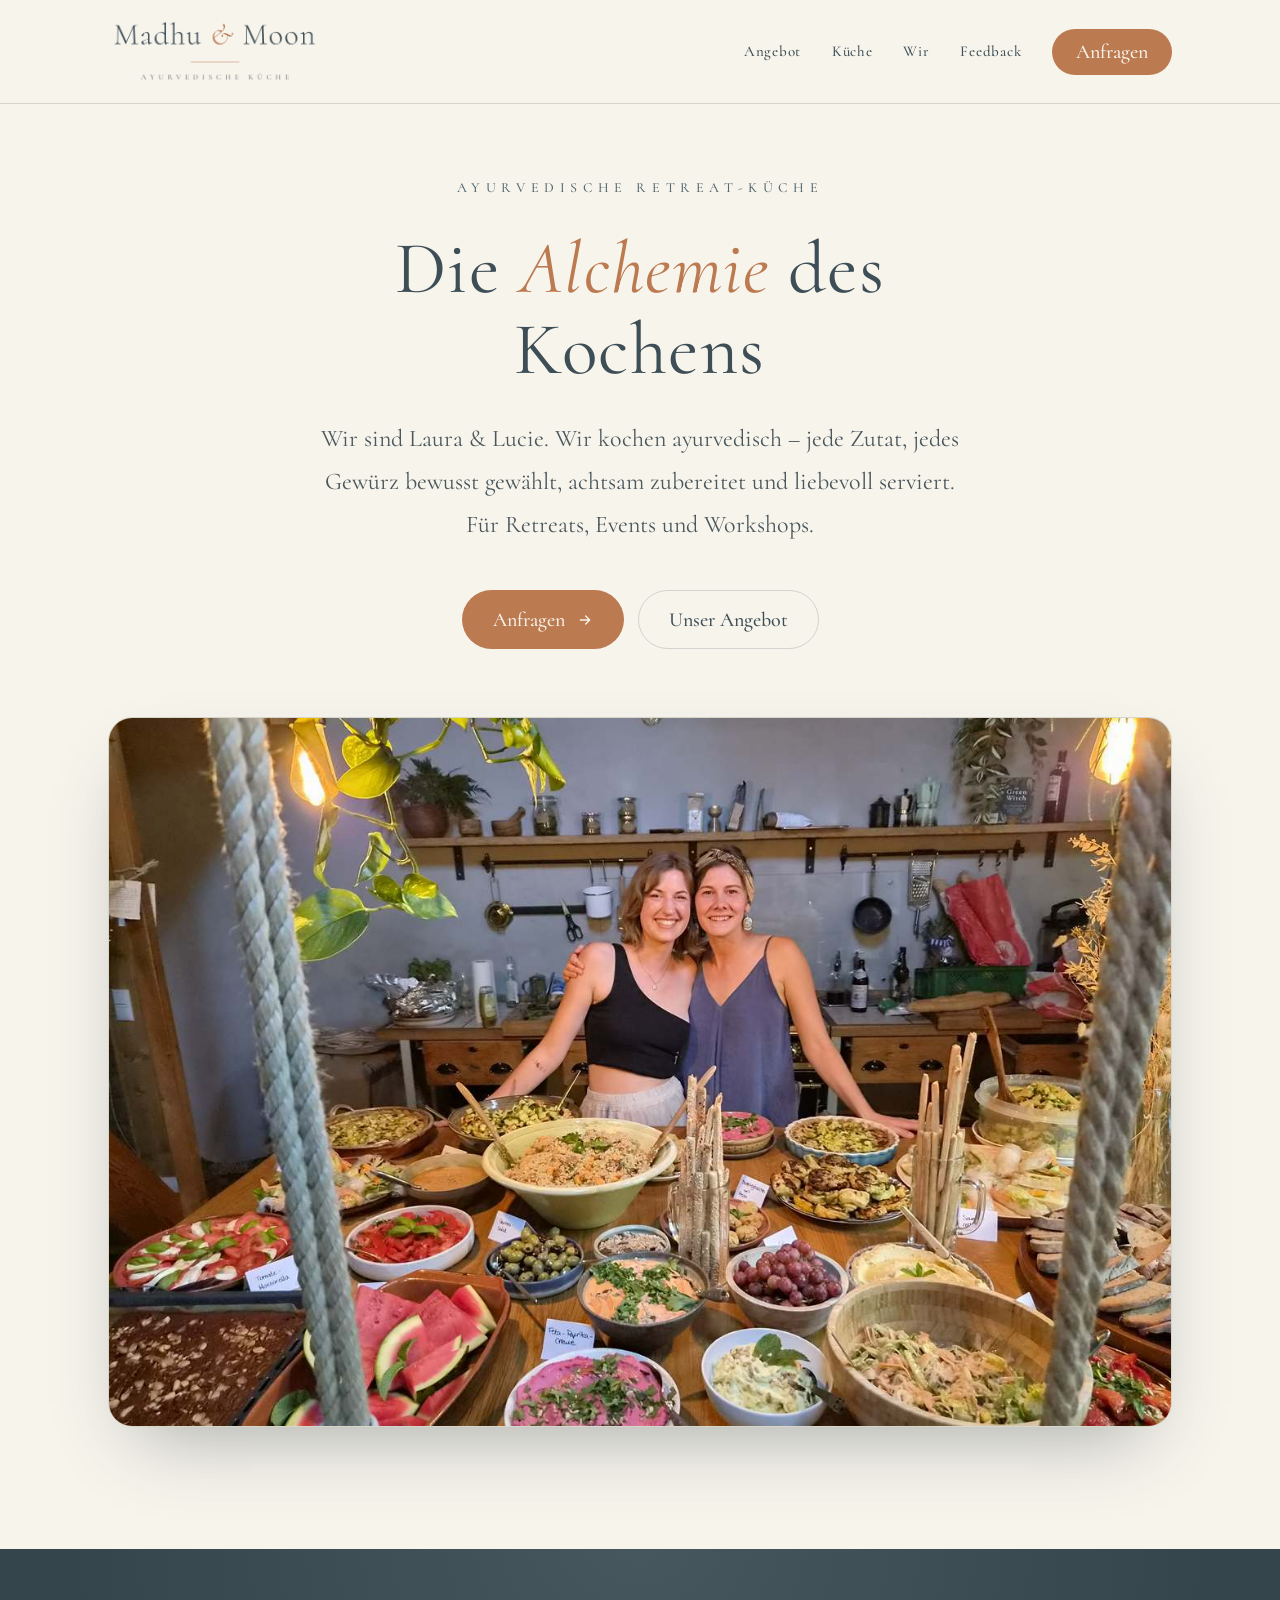
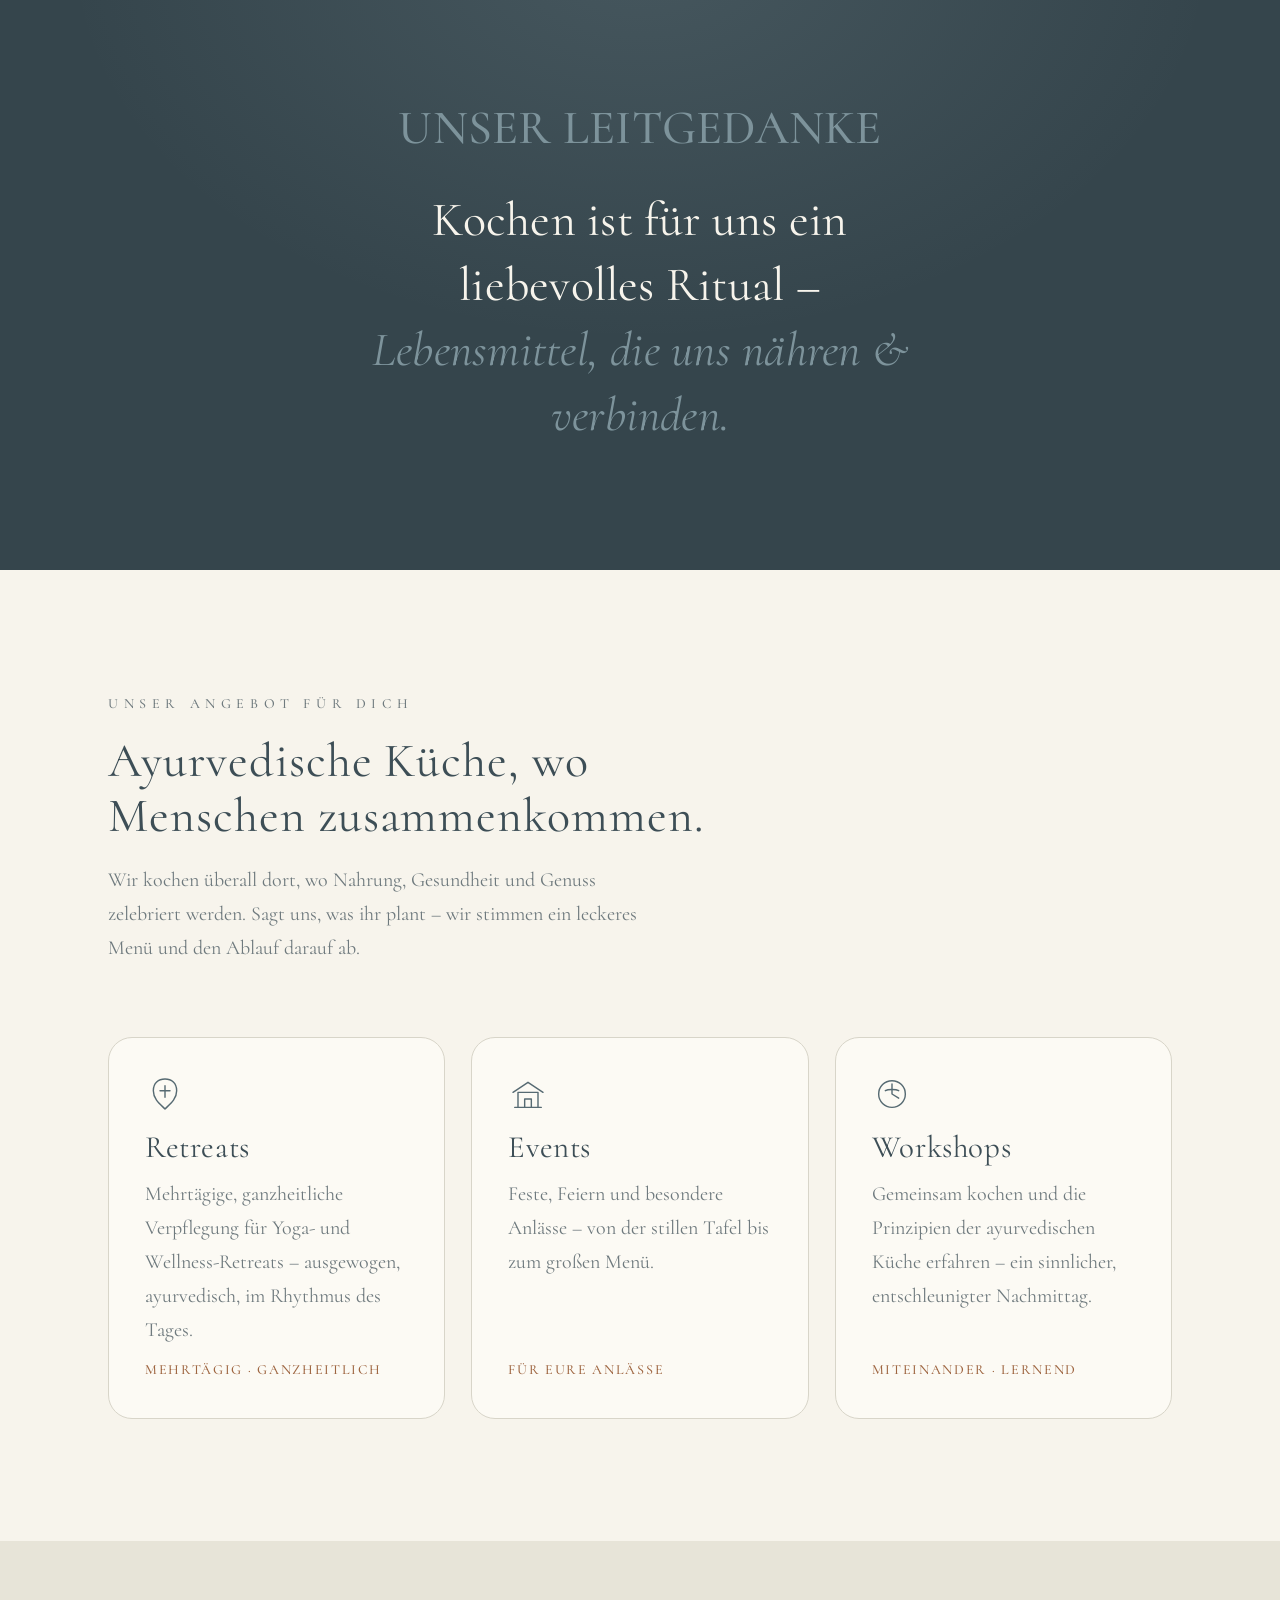
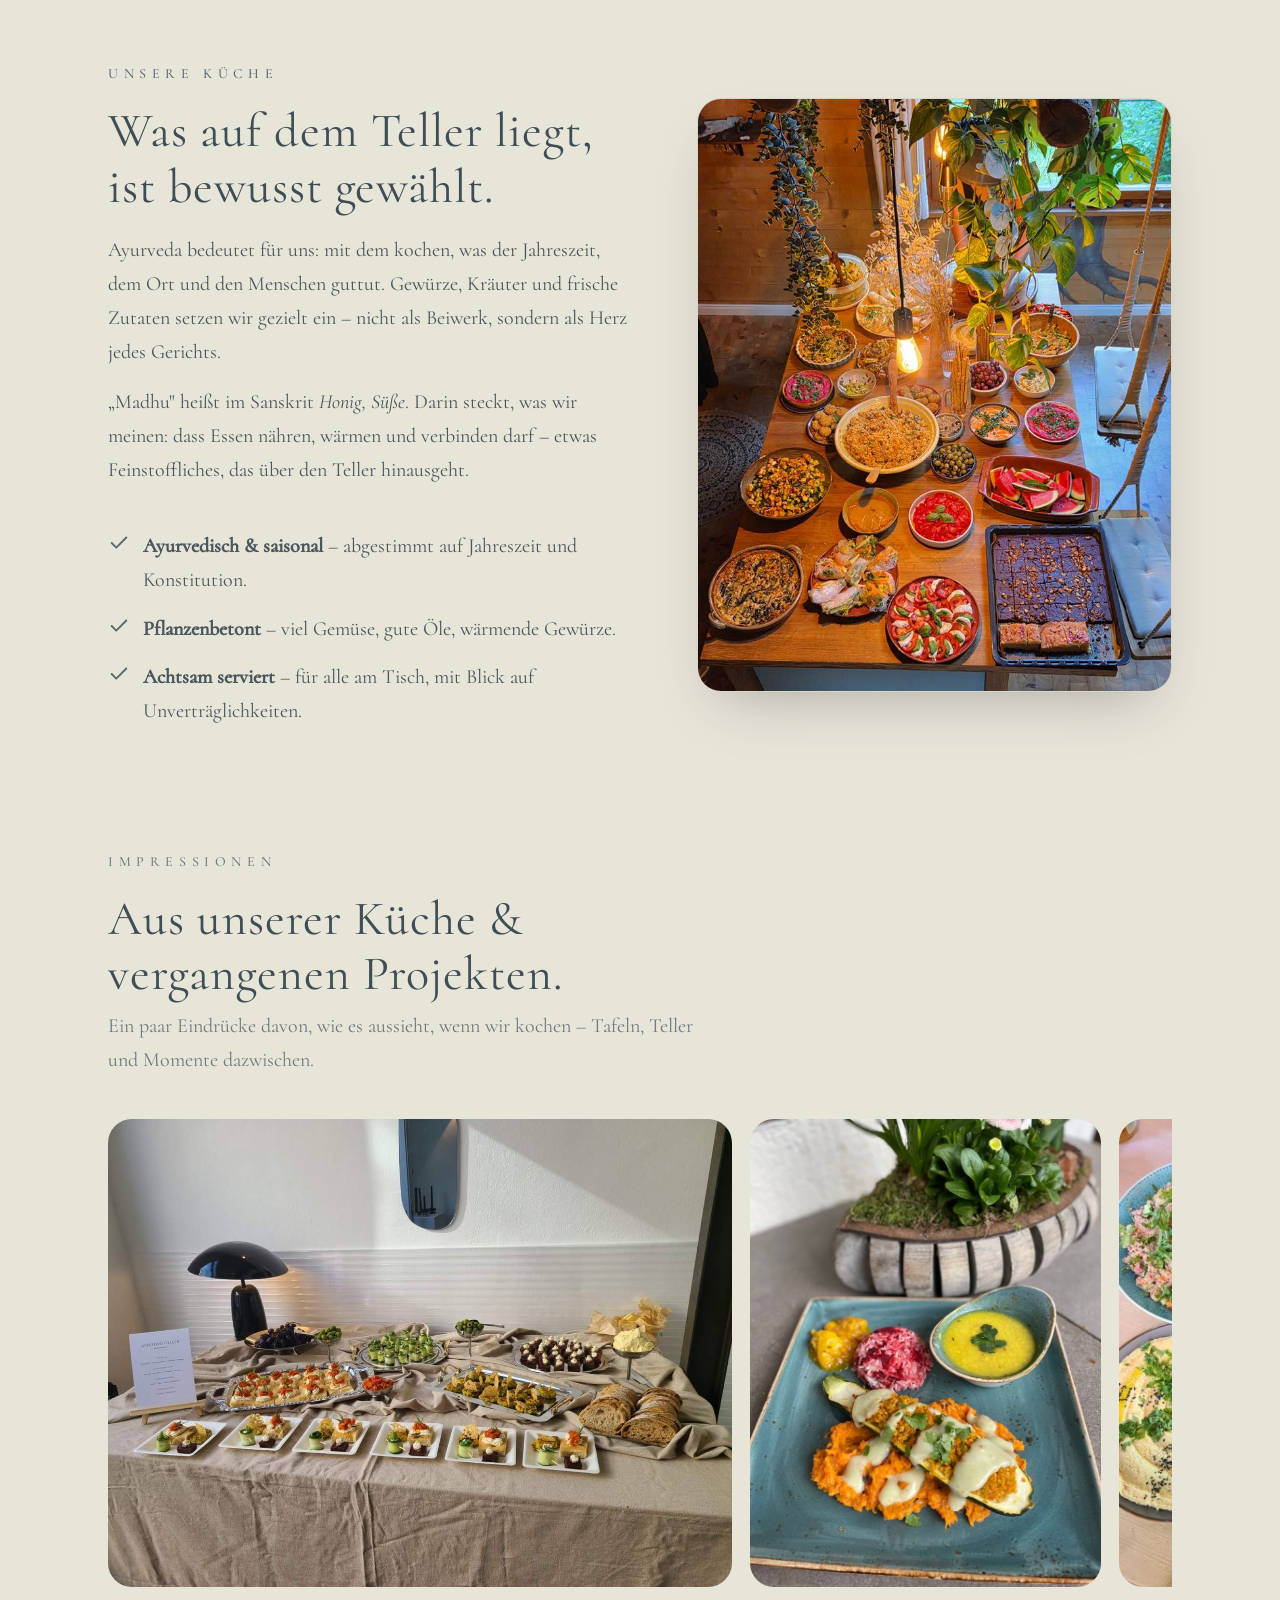
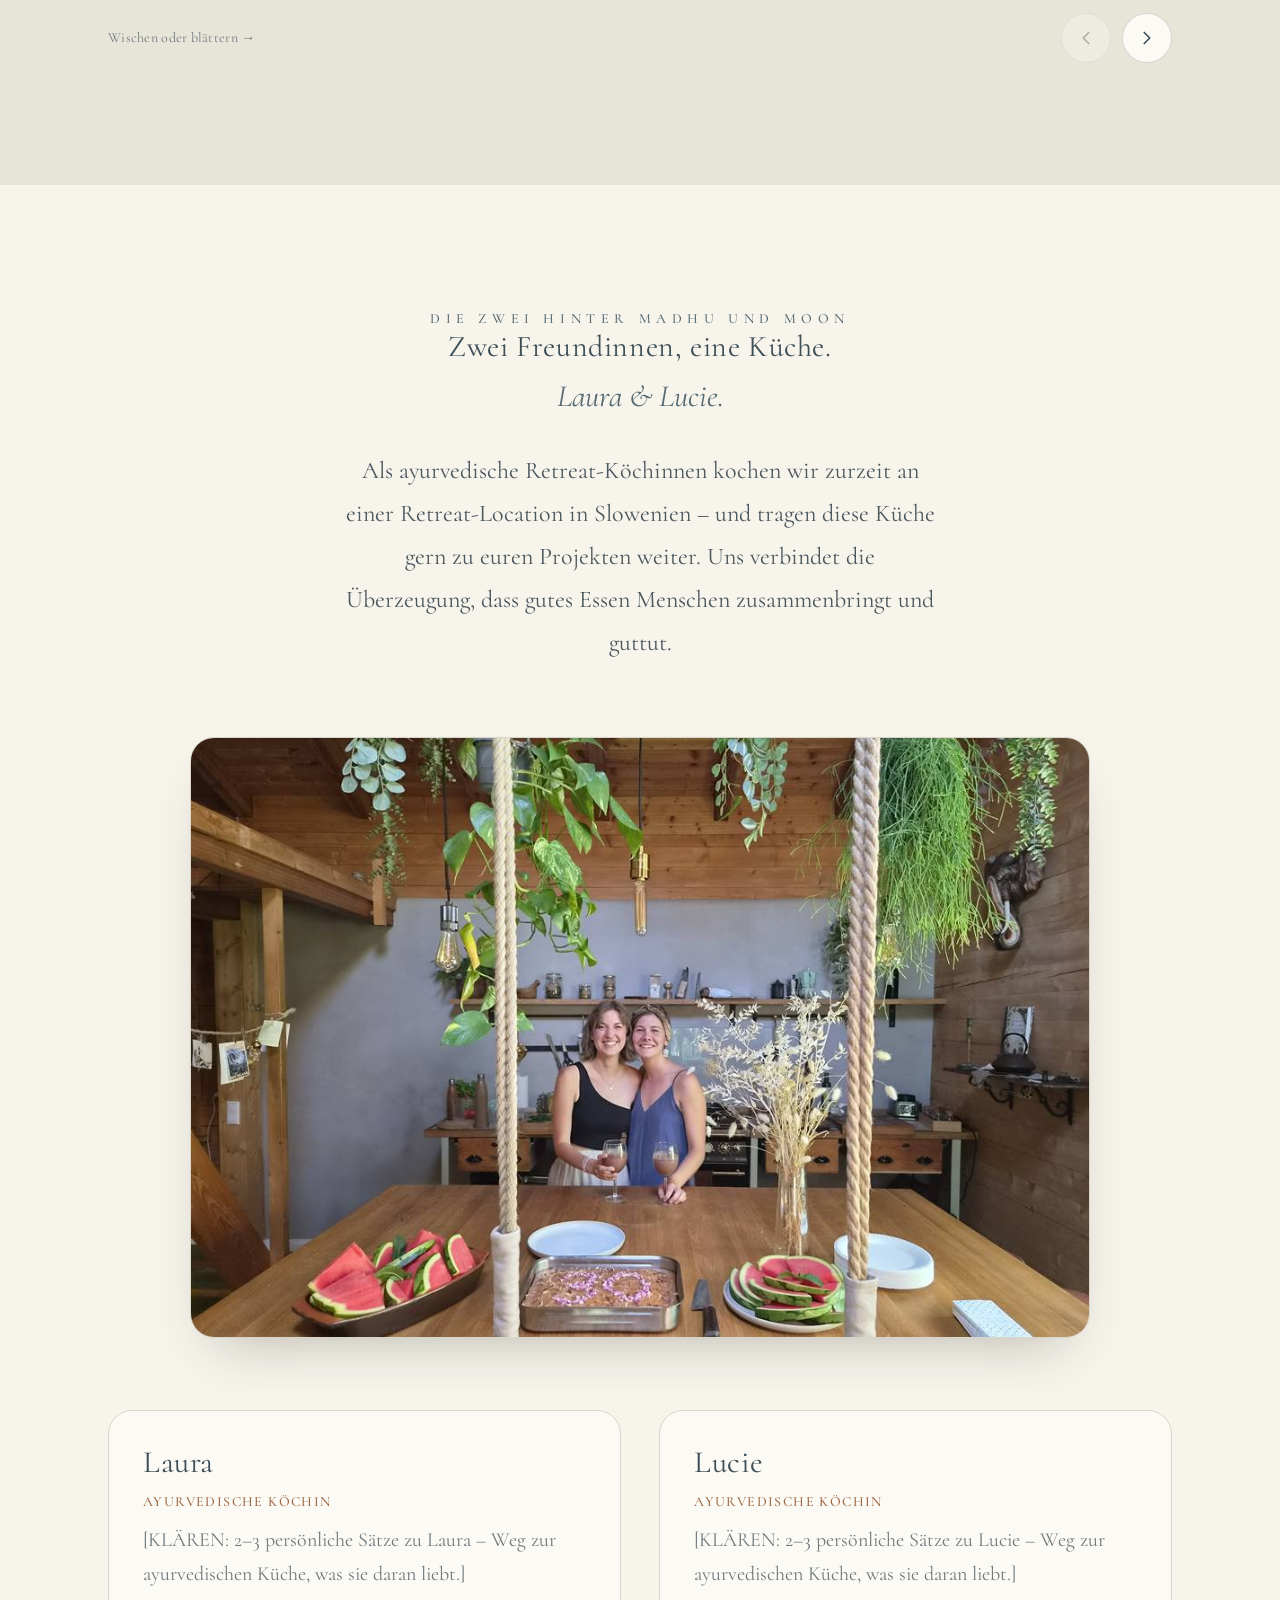
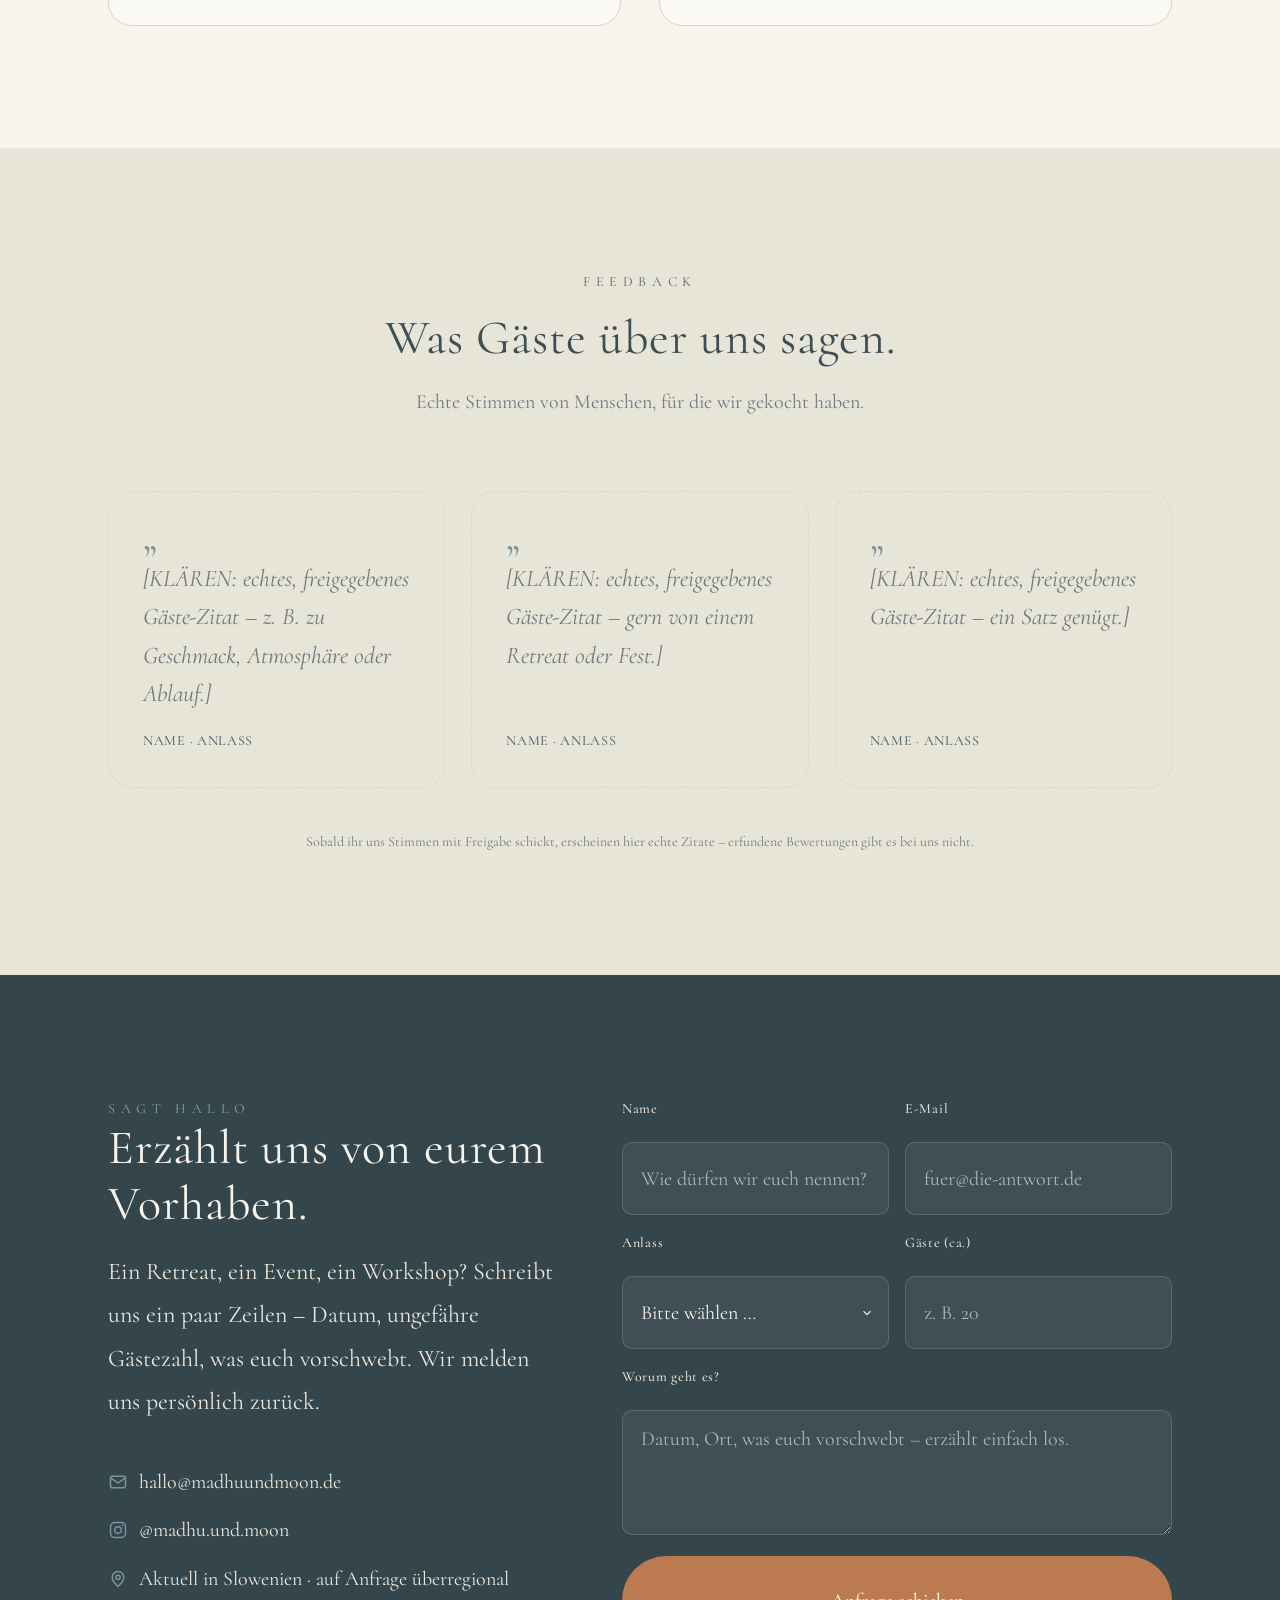
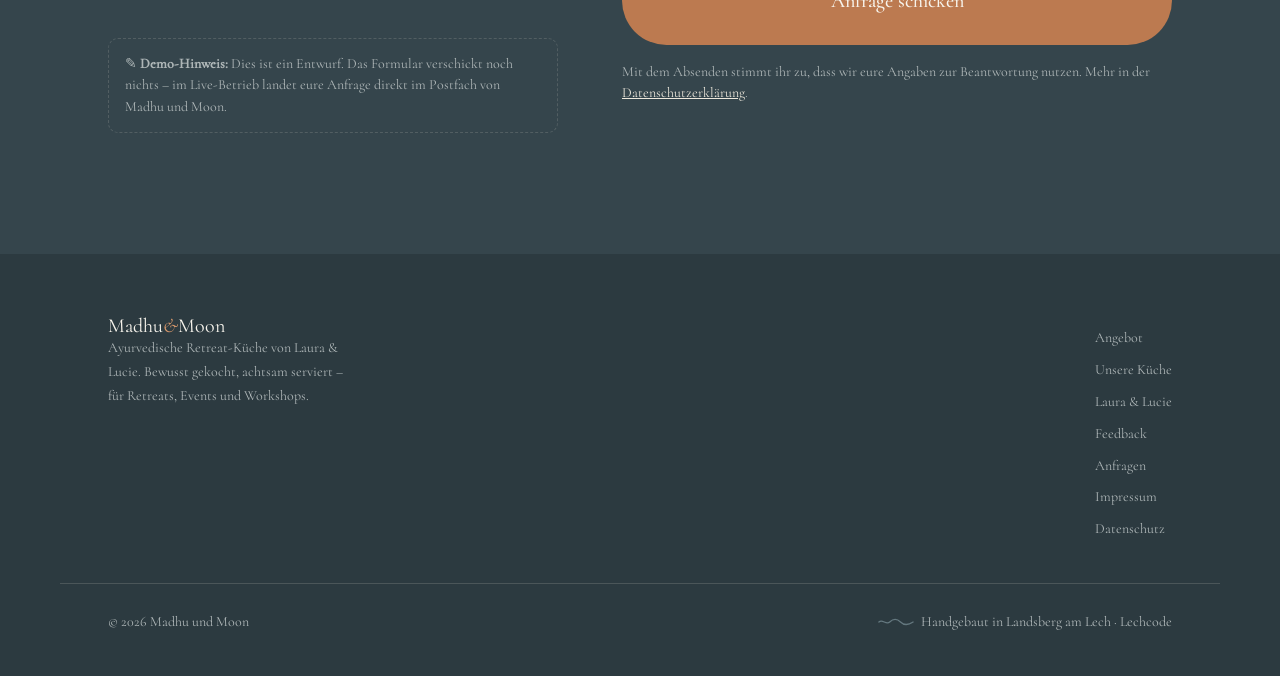
==== commit e7e2a36b: "Header: volles Logo-Lockup (Wortmarke + Unterzeile Ayurvedische Küche) in der Nav, Nav höher Co-Auth" ====
--- a/index.html
+++ b/index.html
@@ -80,7 +80,7 @@
     --sans:"Karla","Karla Fallback",-apple-system,BlinkMacSystemFont,"Segoe UI",Arial,sans-serif;
 
     --radius:16px; --radius-lg:24px; --radius-sm:10px; --pill:999px;
-    --nav-h:76px;
+    --nav-h:104px;
 
     --step--1:clamp(13px, 0.2vw + 12.2px, 14px);
     --step-0:clamp(18px, 0.35vw + 17px, 20px);
@@ -152,7 +152,7 @@
   .nav.scrolled{box-shadow:0 6px 22px rgba(45,58,64,.08)}
   .nav .wrap{display:flex;align-items:center;justify-content:space-between;gap:1rem}
   .brand{display:flex;align-items:center;line-height:0}
-  .brand img{height:42px;width:auto;display:block}
+  .brand img{height:68px;width:auto;display:block}
   .nav-links{display:flex;align-items:center;gap:clamp(18px,2.4vw,34px)}
   .nav-links a:not(.btn){font-weight:500;font-size:.9375rem;letter-spacing:.05em;color:var(--ink);position:relative}
   .nav-links a:not(.btn)::after{content:"";position:absolute;left:0;bottom:-6px;width:0;height:1.5px;
@@ -163,9 +163,10 @@
     align-items:center;justify-content:center;color:var(--ink)}
   .burger svg{width:26px;height:26px}
   @media (max-width:760px){
+    :root{--nav-h:84px}
     .nav-links{display:none}
     .burger{display:flex}
-    .brand img{height:34px}
+    .brand img{height:52px}
   }
 
   .m-menu{position:fixed;inset:0;z-index:99;background:var(--cream);
@@ -403,7 +404,7 @@
   <!-- ============================ NAV ============================ -->
   <header class="nav" id="nav">
     <div class="wrap">
-      <a class="brand" href="#top" aria-label="Madhu &amp; Moon – Startseite"><img src="assets/nav-logo.png" width="720" height="135" alt="Madhu &amp; Moon"></a>
+      <a class="brand" href="#top" aria-label="Madhu &amp; Moon – Startseite"><img src="assets/nav-logo.png" width="900" height="286" alt="Madhu &amp; Moon – Ayurvedische Küche"></a>
       <nav class="nav-links" aria-label="Hauptnavigation">
         <a href="#angebot">Angebot</a>
         <a href="#kueche">Küche</a>
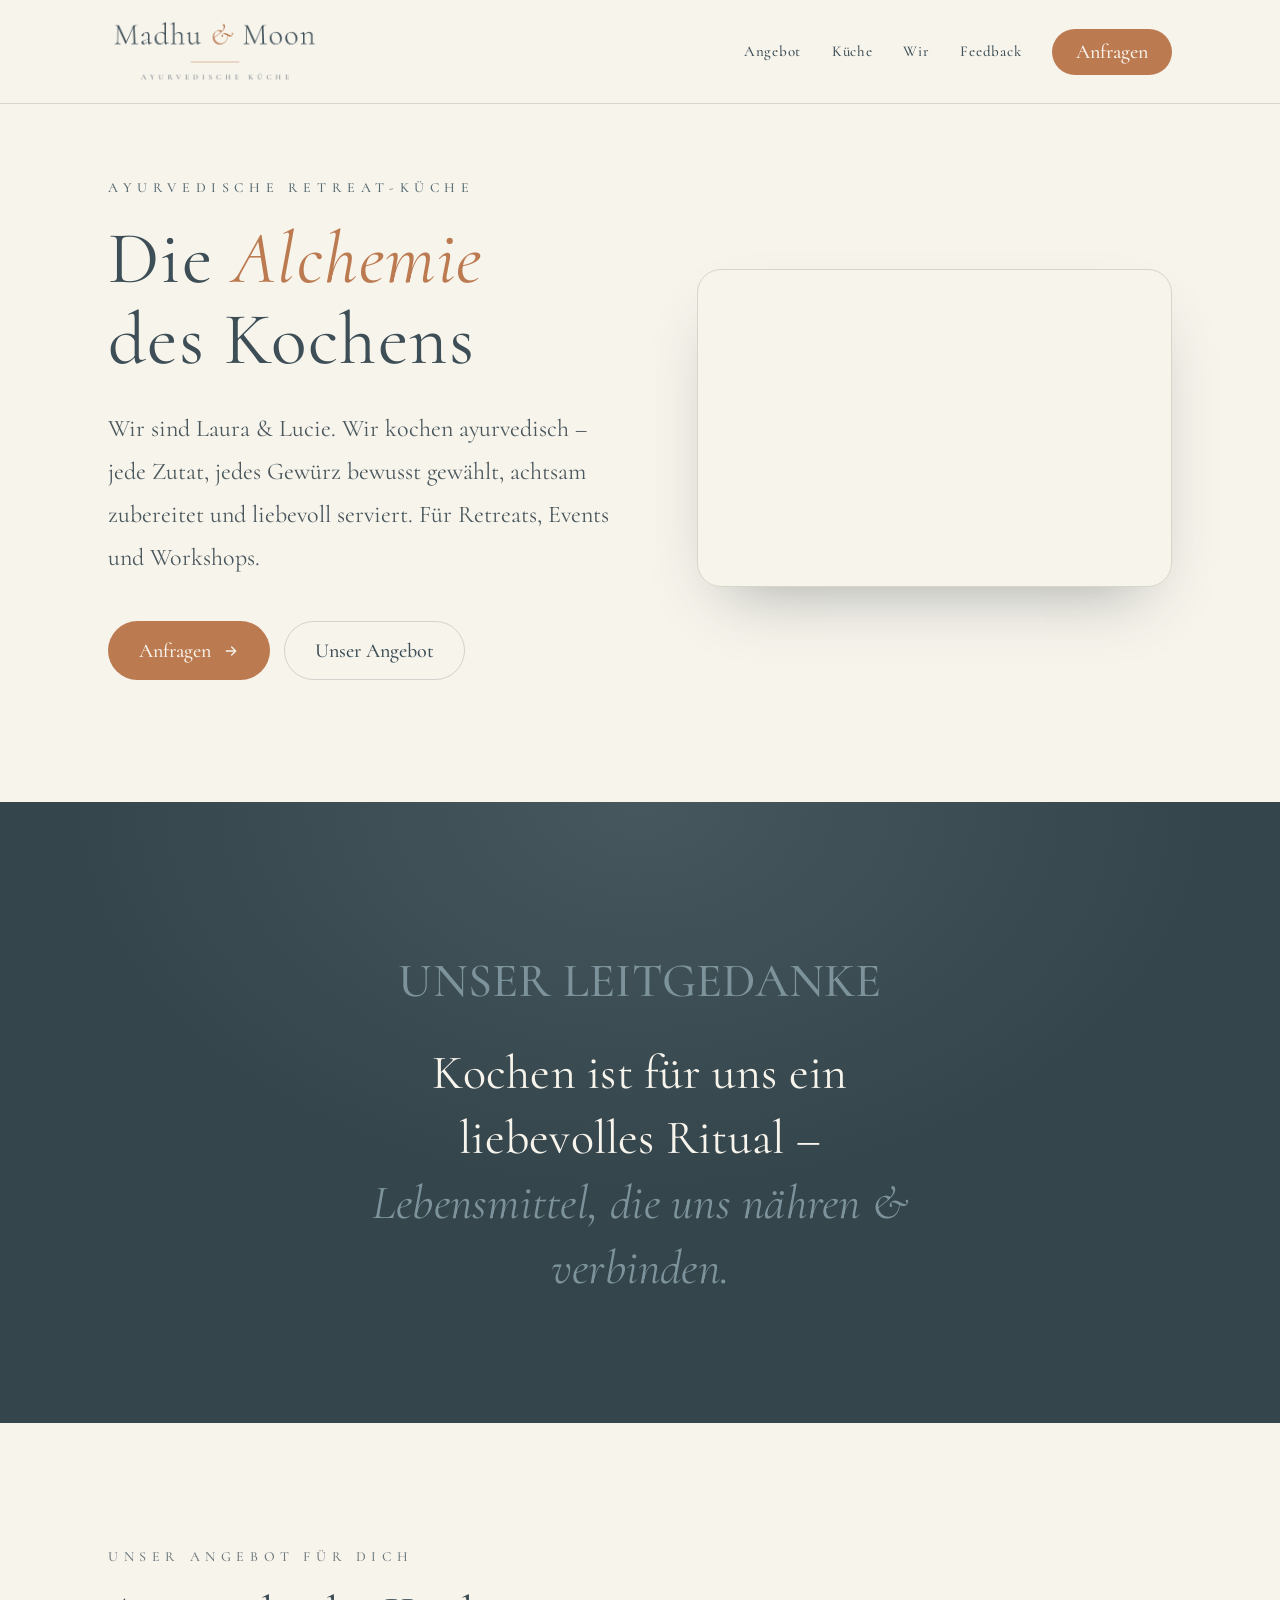
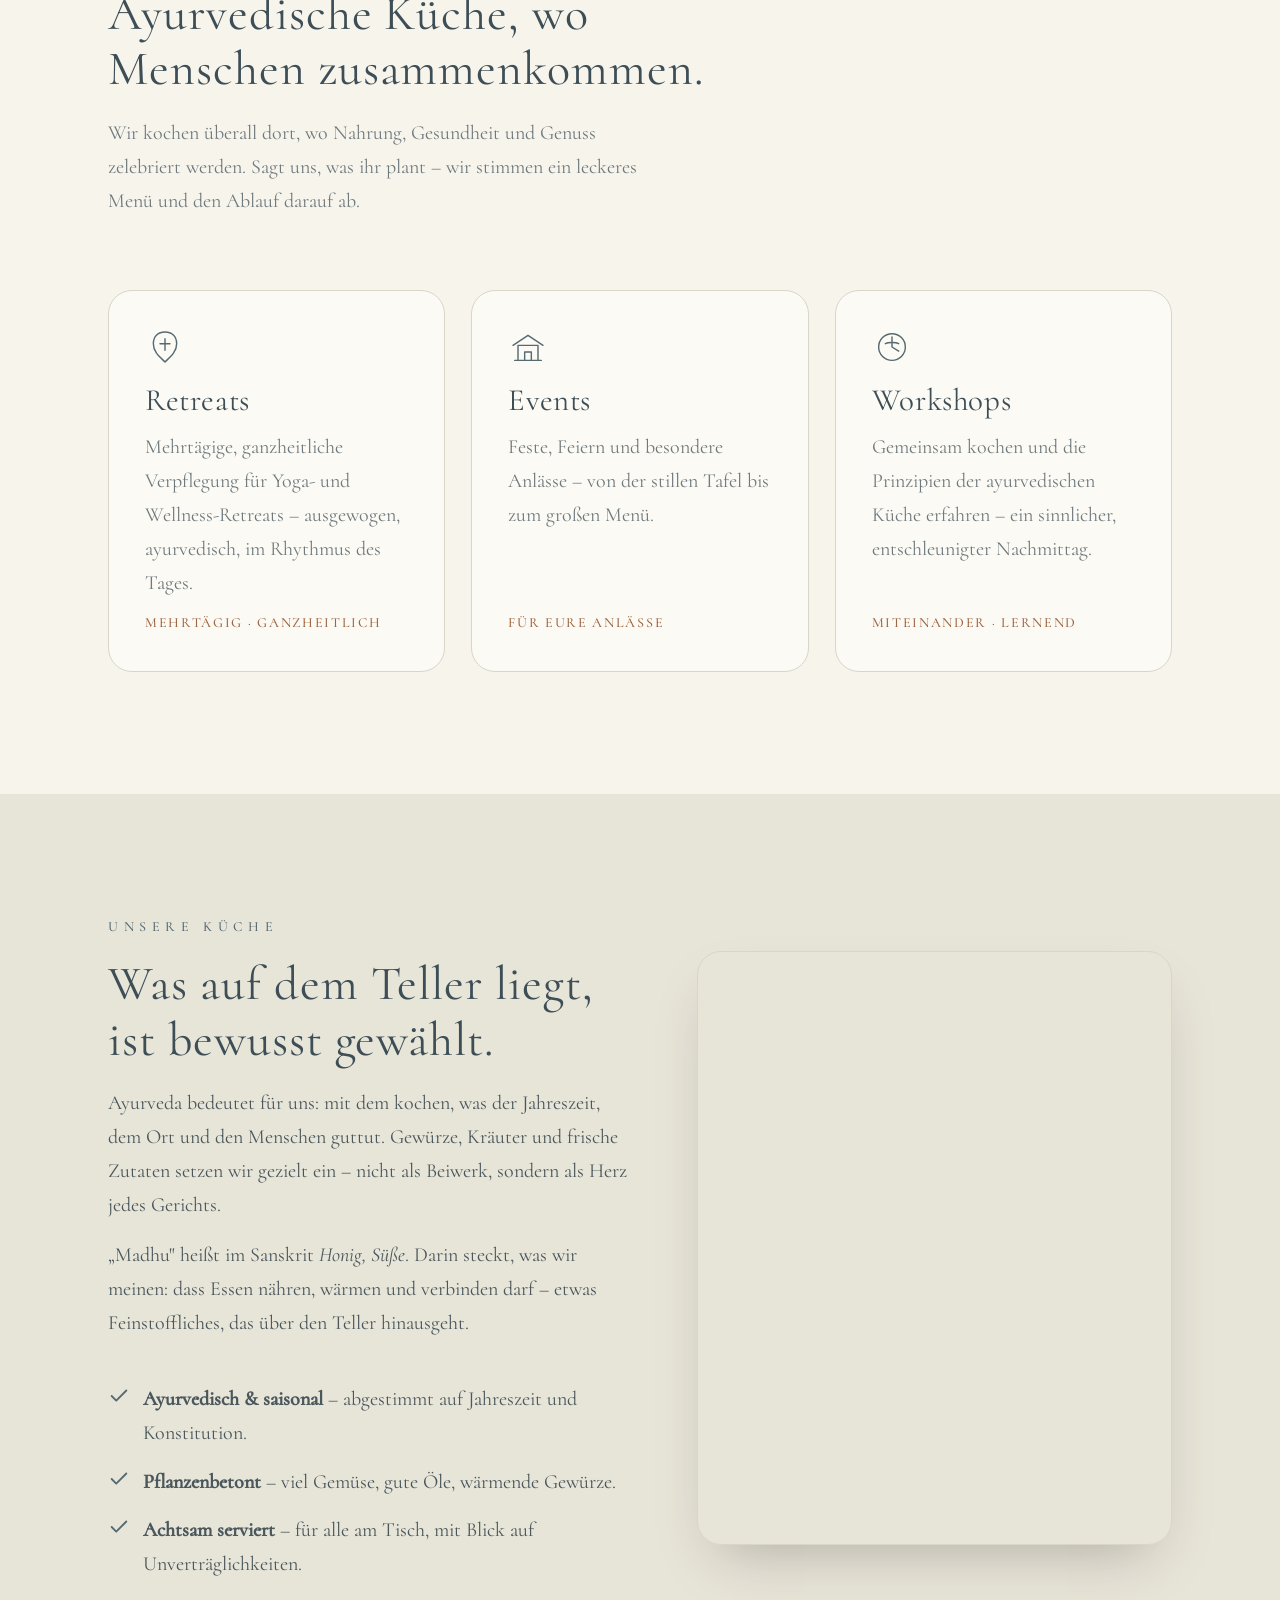
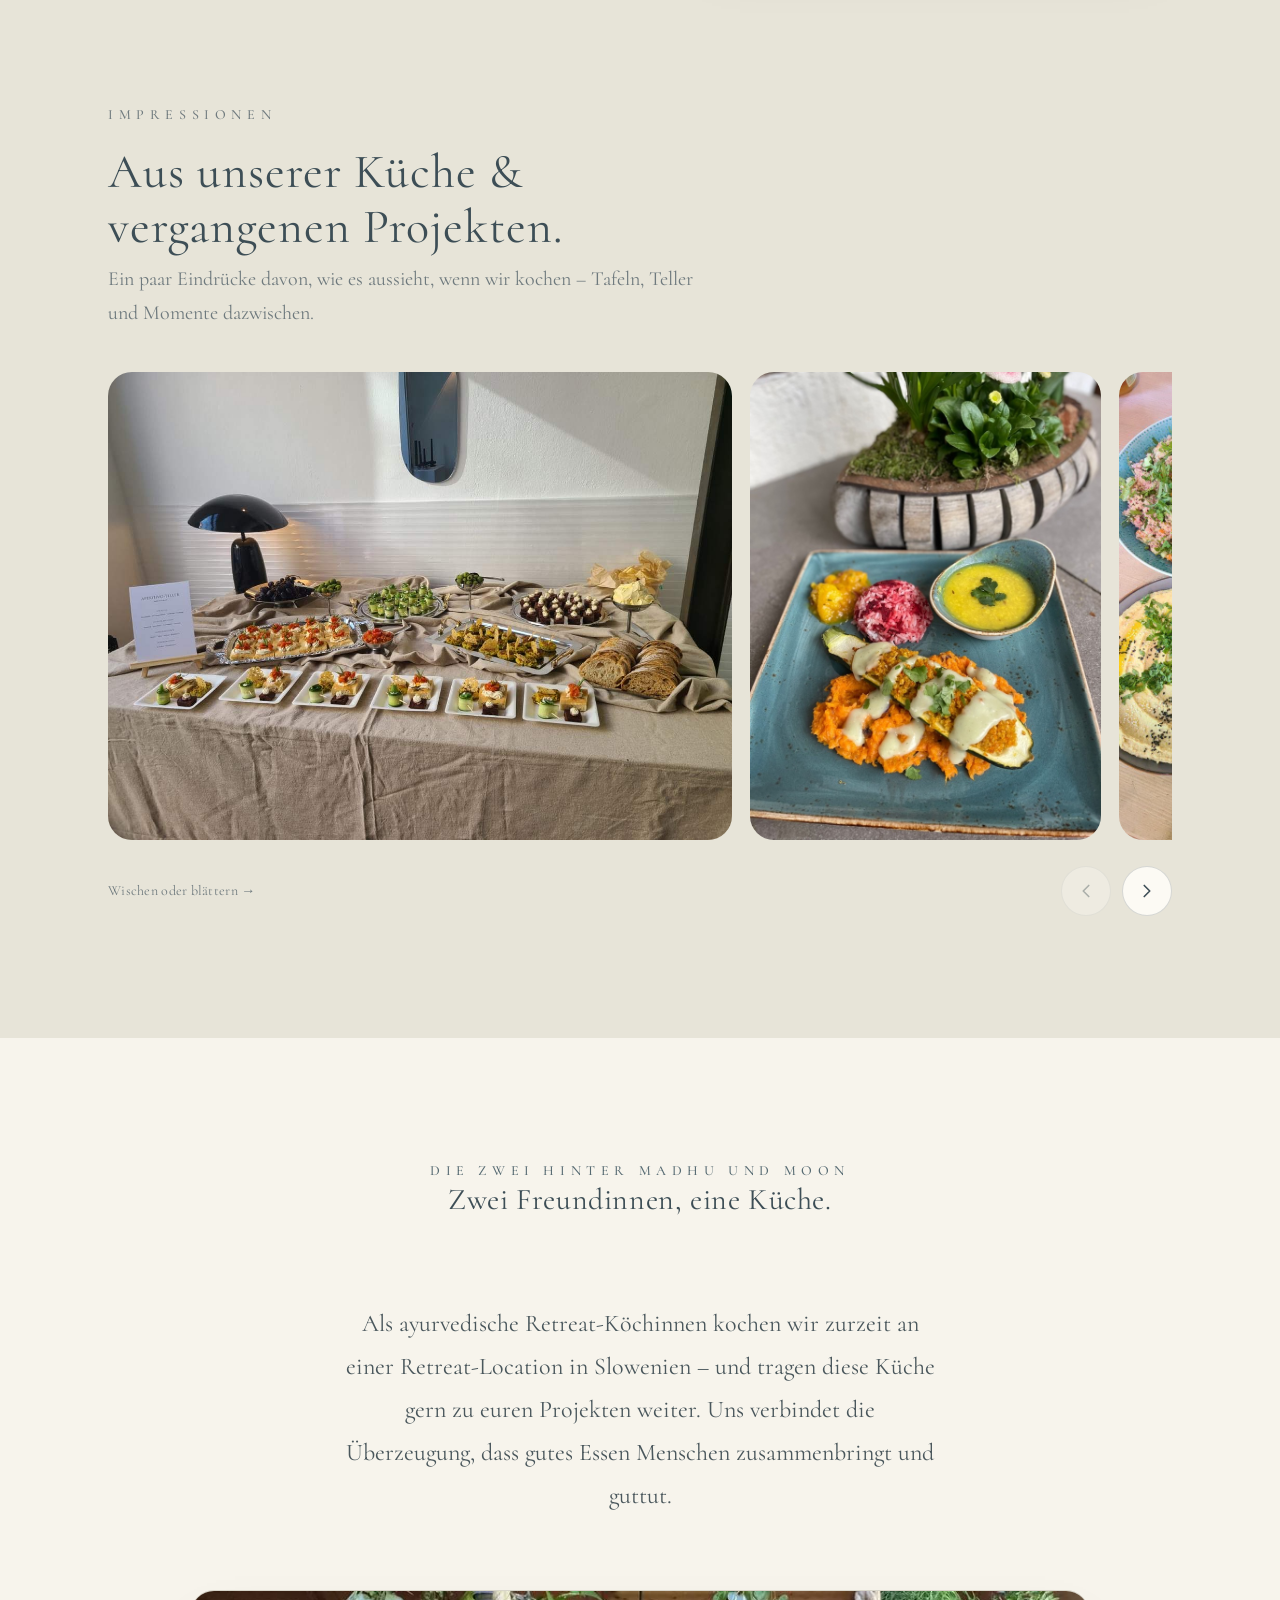
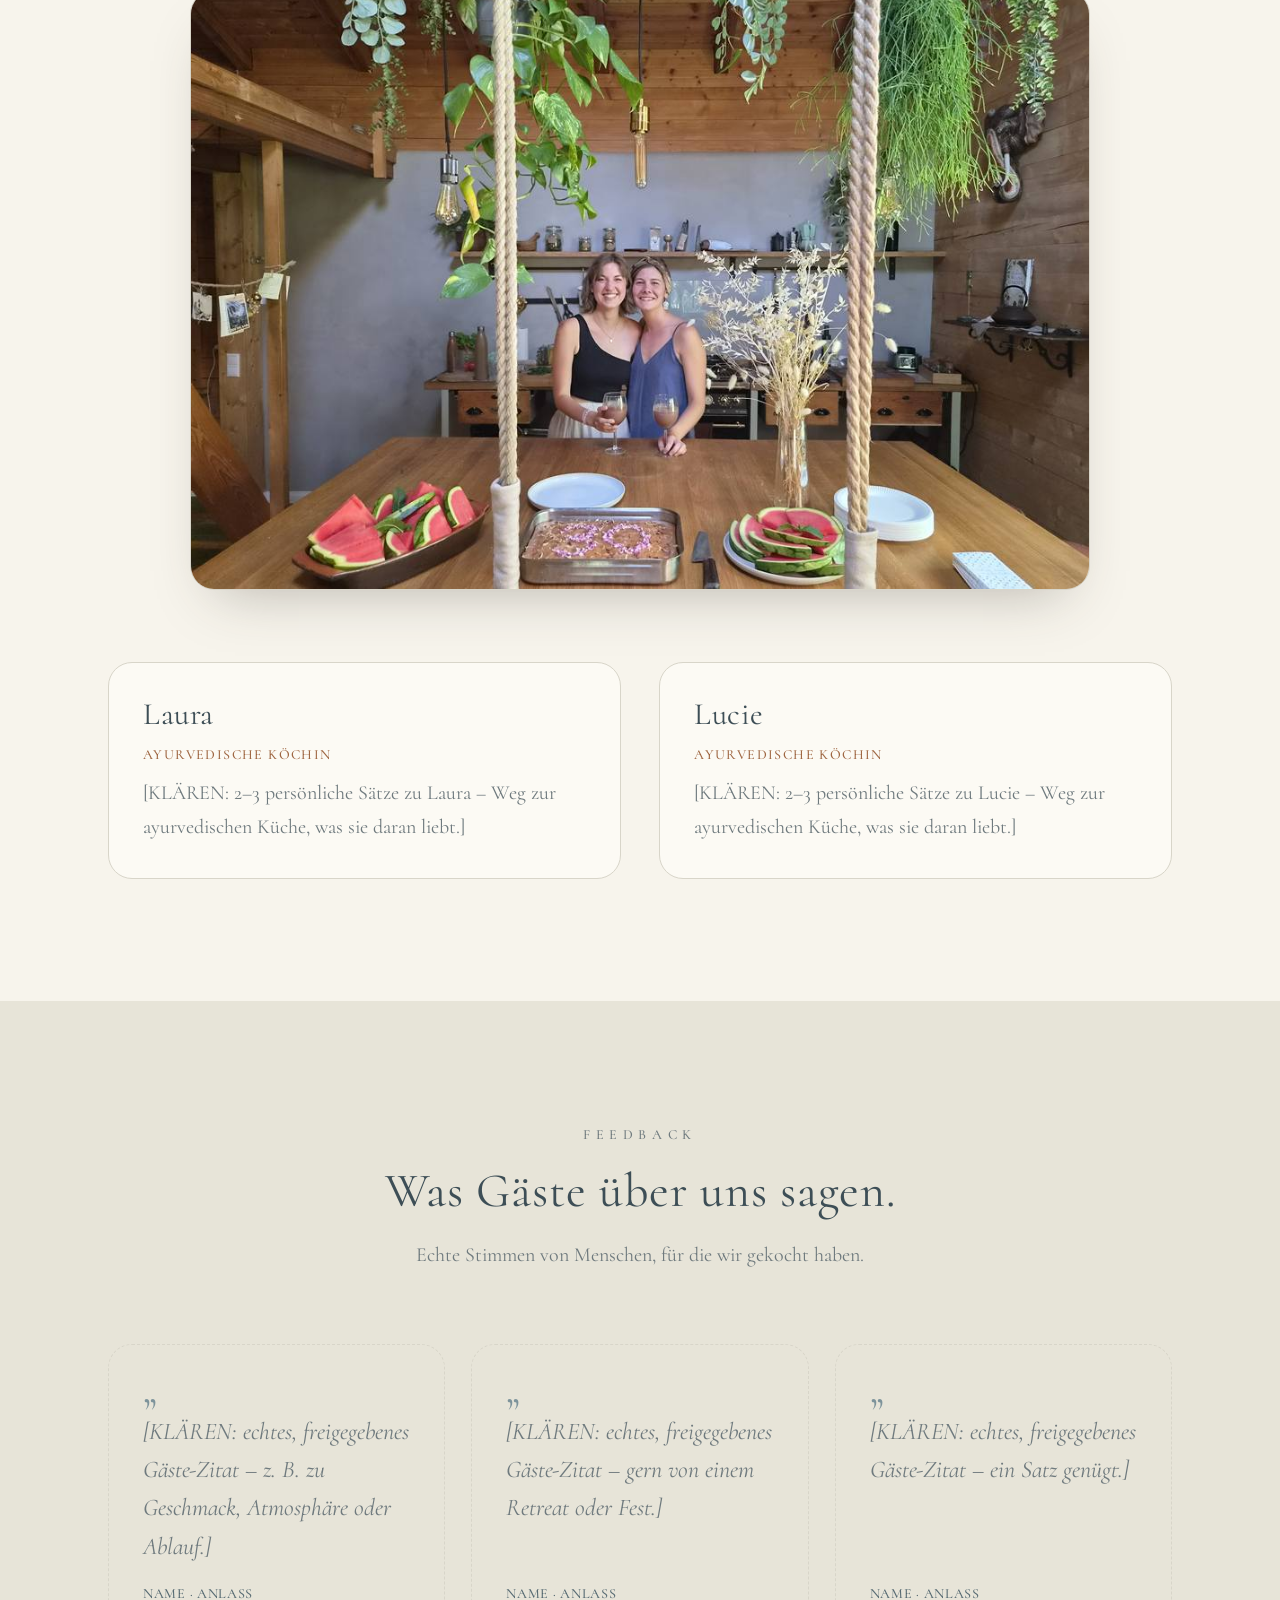
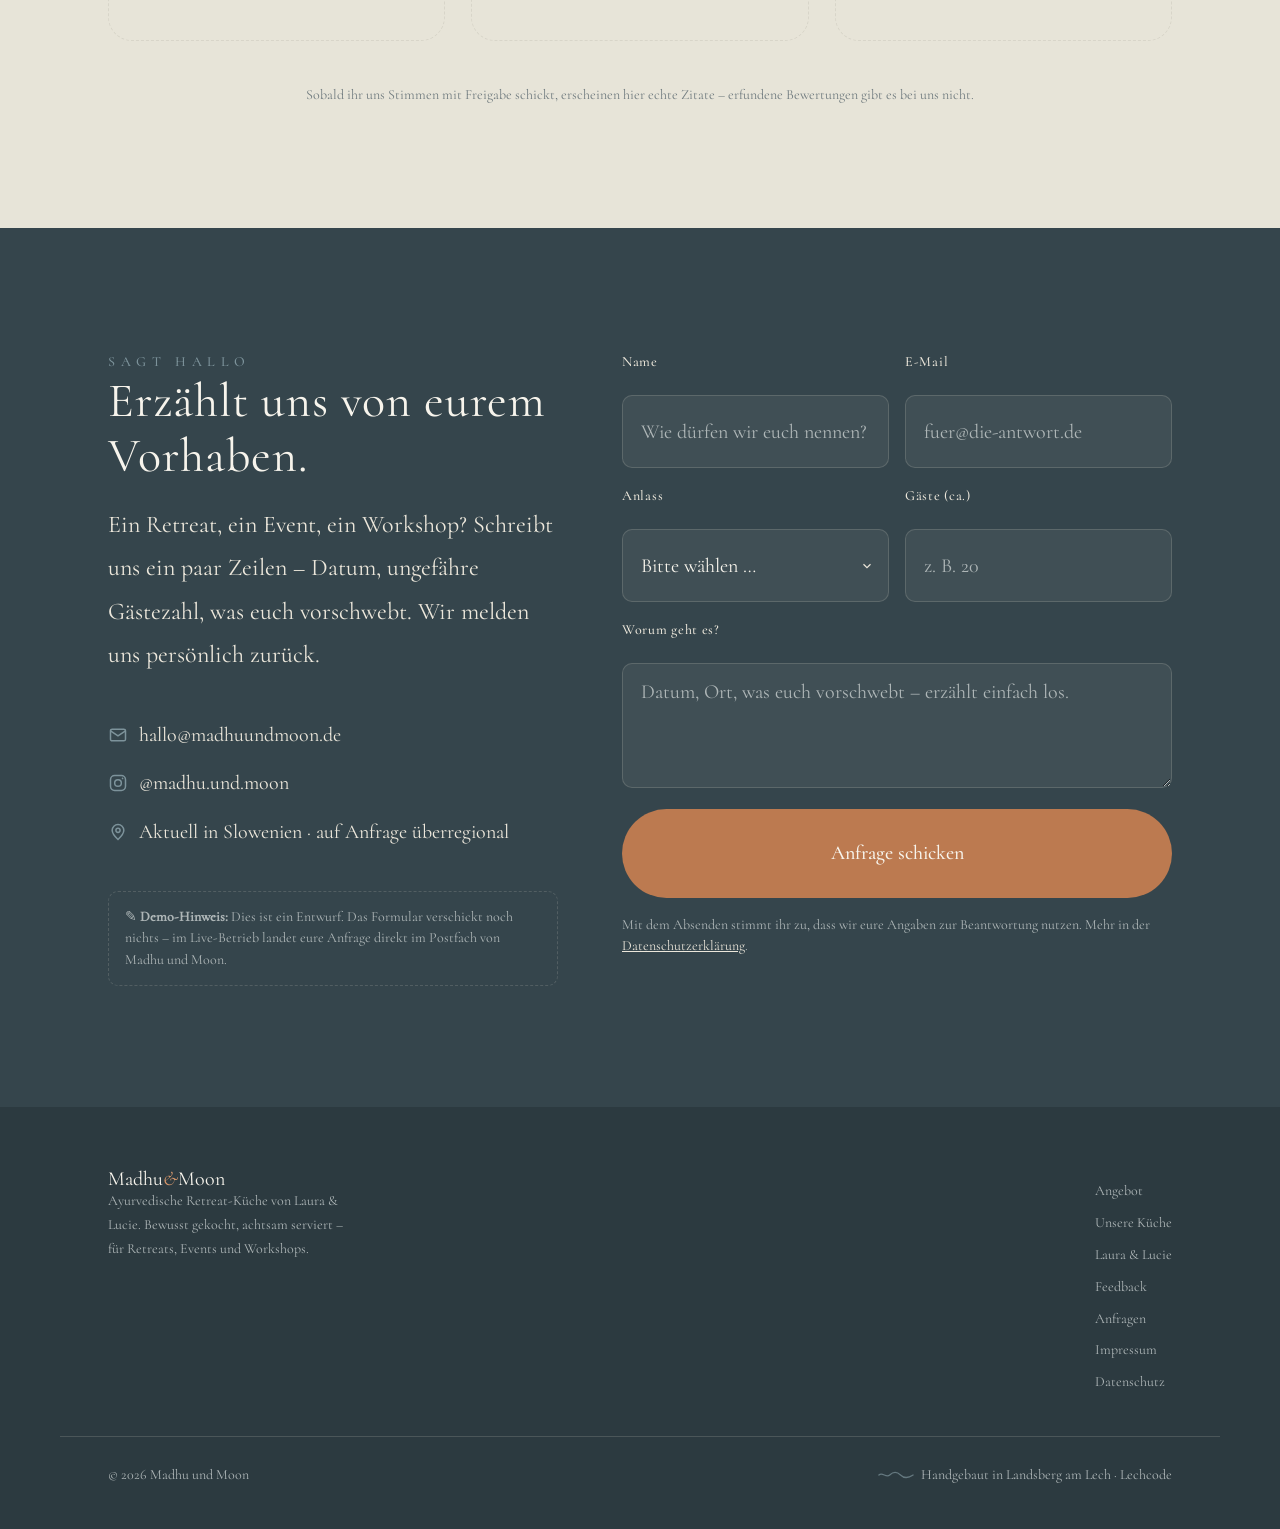
==== commit e7c0fc76: "Hero als Split: Text linksbündig, Foto rechts daneben und kleiner (schärfer) Co-Authored-By: Claude " ====
--- a/index.html
+++ b/index.html
@@ -181,20 +181,22 @@
   /* ================================================================
      4 · HERO / HEADER — großes Logo + Claim + Foto (zentriert)
      ================================================================ */
-  .hero{position:relative;padding-top:calc(var(--nav-h) + var(--space-5));padding-bottom:var(--space-6);
-    text-align:center;overflow:hidden}
-  .hero-inner{display:flex;flex-direction:column;align-items:center;gap:var(--space-3)}
-  .hero .eyebrow{margin-bottom:2px}
+  .hero{position:relative;padding-top:calc(var(--nav-h) + var(--space-5));padding-bottom:var(--space-6);overflow:hidden}
+  .hero-grid{display:grid;grid-template-columns:1.05fr .95fr;gap:clamp(32px,5vw,64px);align-items:center}
+  .hero-copy{text-align:left}
+  .hero .eyebrow{margin-bottom:var(--space-2)}
   .hero h1{font-family:var(--serif);font-weight:400;font-size:var(--step-4);line-height:1.1;
-    letter-spacing:var(--ls-display);color:var(--ink);max-width:16ch}
+    letter-spacing:var(--ls-display);color:var(--ink);max-width:14ch;margin-bottom:var(--space-3)}
   .hero h1 em{font-style:italic;color:var(--clay)}
-  .hero .lead{max-width:58ch;margin-inline:auto;font-size:var(--step-1)}
-  .hero-cta{display:flex;flex-wrap:wrap;gap:14px;align-items:center;justify-content:center;margin-top:var(--space-2)}
-  .hero-photo{width:100%;max-width:1100px;margin-top:var(--space-4);border-radius:var(--radius-lg);
-    overflow:hidden;border:1px solid var(--line);box-shadow:0 34px 74px -30px rgba(45,58,64,.42)}
+  .hero .lead{max-width:46ch;font-size:var(--step-1);margin-bottom:var(--space-4)}
+  .hero-cta{display:flex;flex-wrap:wrap;gap:14px;align-items:center}
+  .hero-photo{border-radius:var(--radius-lg);overflow:hidden;border:1px solid var(--line);
+    box-shadow:0 30px 64px -30px rgba(45,58,64,.42)}
   .hero-photo img{width:100%;height:auto;display:block}
   @media (max-width:860px){
     .hero{padding-top:calc(var(--nav-h) + var(--space-4))}
+    .hero-grid{grid-template-columns:1fr;gap:var(--space-4)}
+    .hero-photo{max-width:560px}
   }
 
   /* ================================================================
@@ -434,23 +436,27 @@
 
     <!-- ============================ HERO ============================ -->
     <section class="hero" aria-labelledby="hero-h1">
-      <div class="wrap hero-inner">
-        <p class="eyebrow">Ayurvedische Retreat-Küche</p>
-        <h1 id="hero-h1">Die <em>Alchemie</em> des Kochens</h1>
-        <p class="lead">Wir sind Laura &amp; Lucie. Wir kochen ayurvedisch – jede Zutat, jedes Gewürz bewusst gewählt, achtsam zubereitet und liebevoll serviert. Für Retreats, Events und Workshops.</p>
-        <div class="hero-cta">
-          <a href="#kontakt" class="btn btn-primary">Anfragen
-            <svg width="16" height="16" viewBox="0 0 24 24" fill="none" stroke="currentColor" stroke-width="2" stroke-linecap="round" stroke-linejoin="round"><path d="M5 12h14M13 6l6 6-6 6"/></svg>
-          </a>
-          <a href="#angebot" class="btn btn-ghost">Unser Angebot</a>
-        </div>
-        <figure class="hero-photo">
-          <img src="assets/hero-duo-1300.jpg"
-               srcset="assets/hero-duo-800.jpg 800w, assets/hero-duo-1300.jpg 1300w"
-               sizes="(max-width:900px) 92vw, 1100px"
-               width="1300" height="867" fetchpriority="high" decoding="async"
-               alt="Laura und Lucie vor einer üppig gedeckten Tafel mit vielen ayurvedischen Gerichten">
-        </figure>
+      <div class="wrap">
+        <div class="hero-grid">
+          <div class="hero-copy">
+            <p class="eyebrow">Ayurvedische Retreat-Küche</p>
+            <h1 id="hero-h1">Die <em>Alchemie</em> des Kochens</h1>
+            <p class="lead">Wir sind Laura &amp; Lucie. Wir kochen ayurvedisch – jede Zutat, jedes Gewürz bewusst gewählt, achtsam zubereitet und liebevoll serviert. Für Retreats, Events und Workshops.</p>
+            <div class="hero-cta">
+              <a href="#kontakt" class="btn btn-primary">Anfragen
+                <svg width="16" height="16" viewBox="0 0 24 24" fill="none" stroke="currentColor" stroke-width="2" stroke-linecap="round" stroke-linejoin="round"><path d="M5 12h14M13 6l6 6-6 6"/></svg>
+              </a>
+              <a href="#angebot" class="btn btn-ghost">Unser Angebot</a>
+            </div>
+          </div>
+          <figure class="hero-photo">
+            <img src="assets/hero-duo-800.jpg"
+                 srcset="assets/hero-duo-800.jpg 800w, assets/hero-duo-1300.jpg 1300w"
+                 sizes="(max-width:860px) 90vw, 520px"
+                 width="1300" height="867" fetchpriority="high" decoding="async"
+                 alt="Laura und Lucie vor einer üppig gedeckten Tafel mit vielen ayurvedischen Gerichten">
+          </figure>
+        </div>
       </div>
     </section>
 
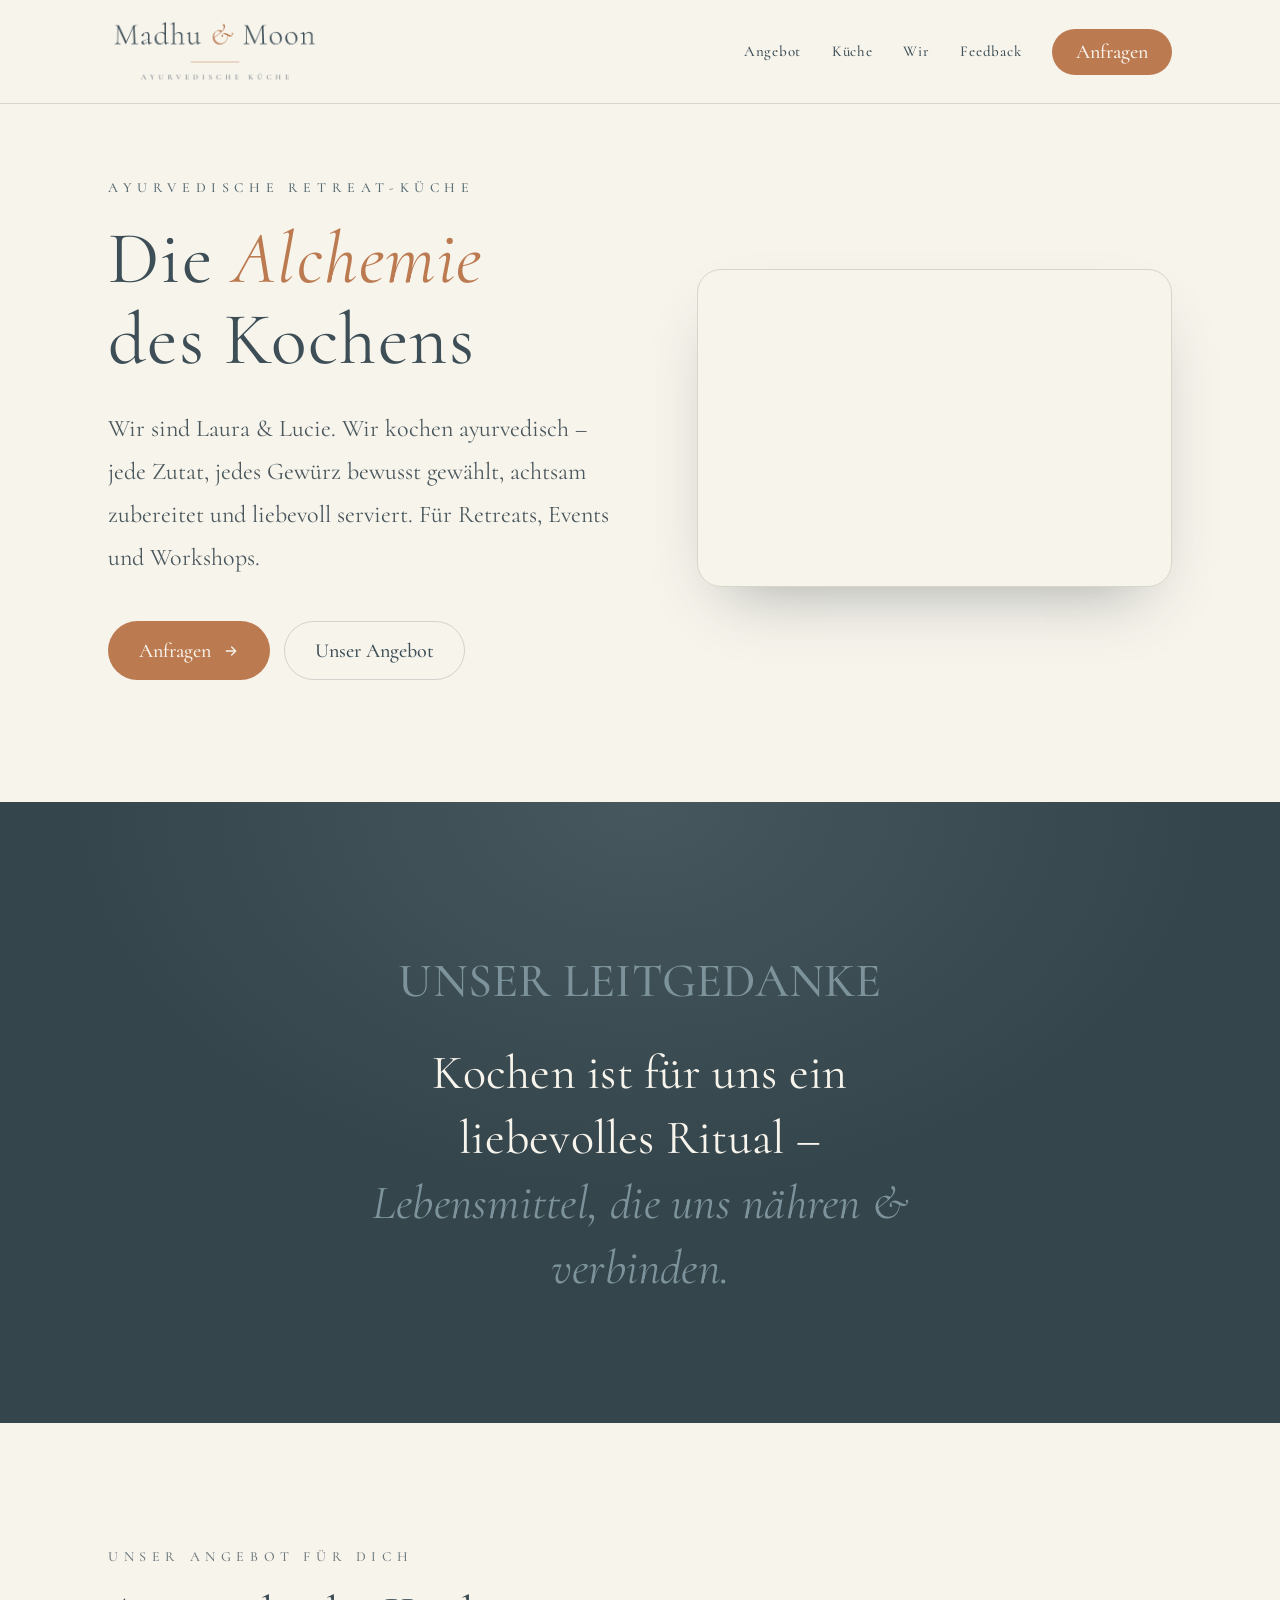
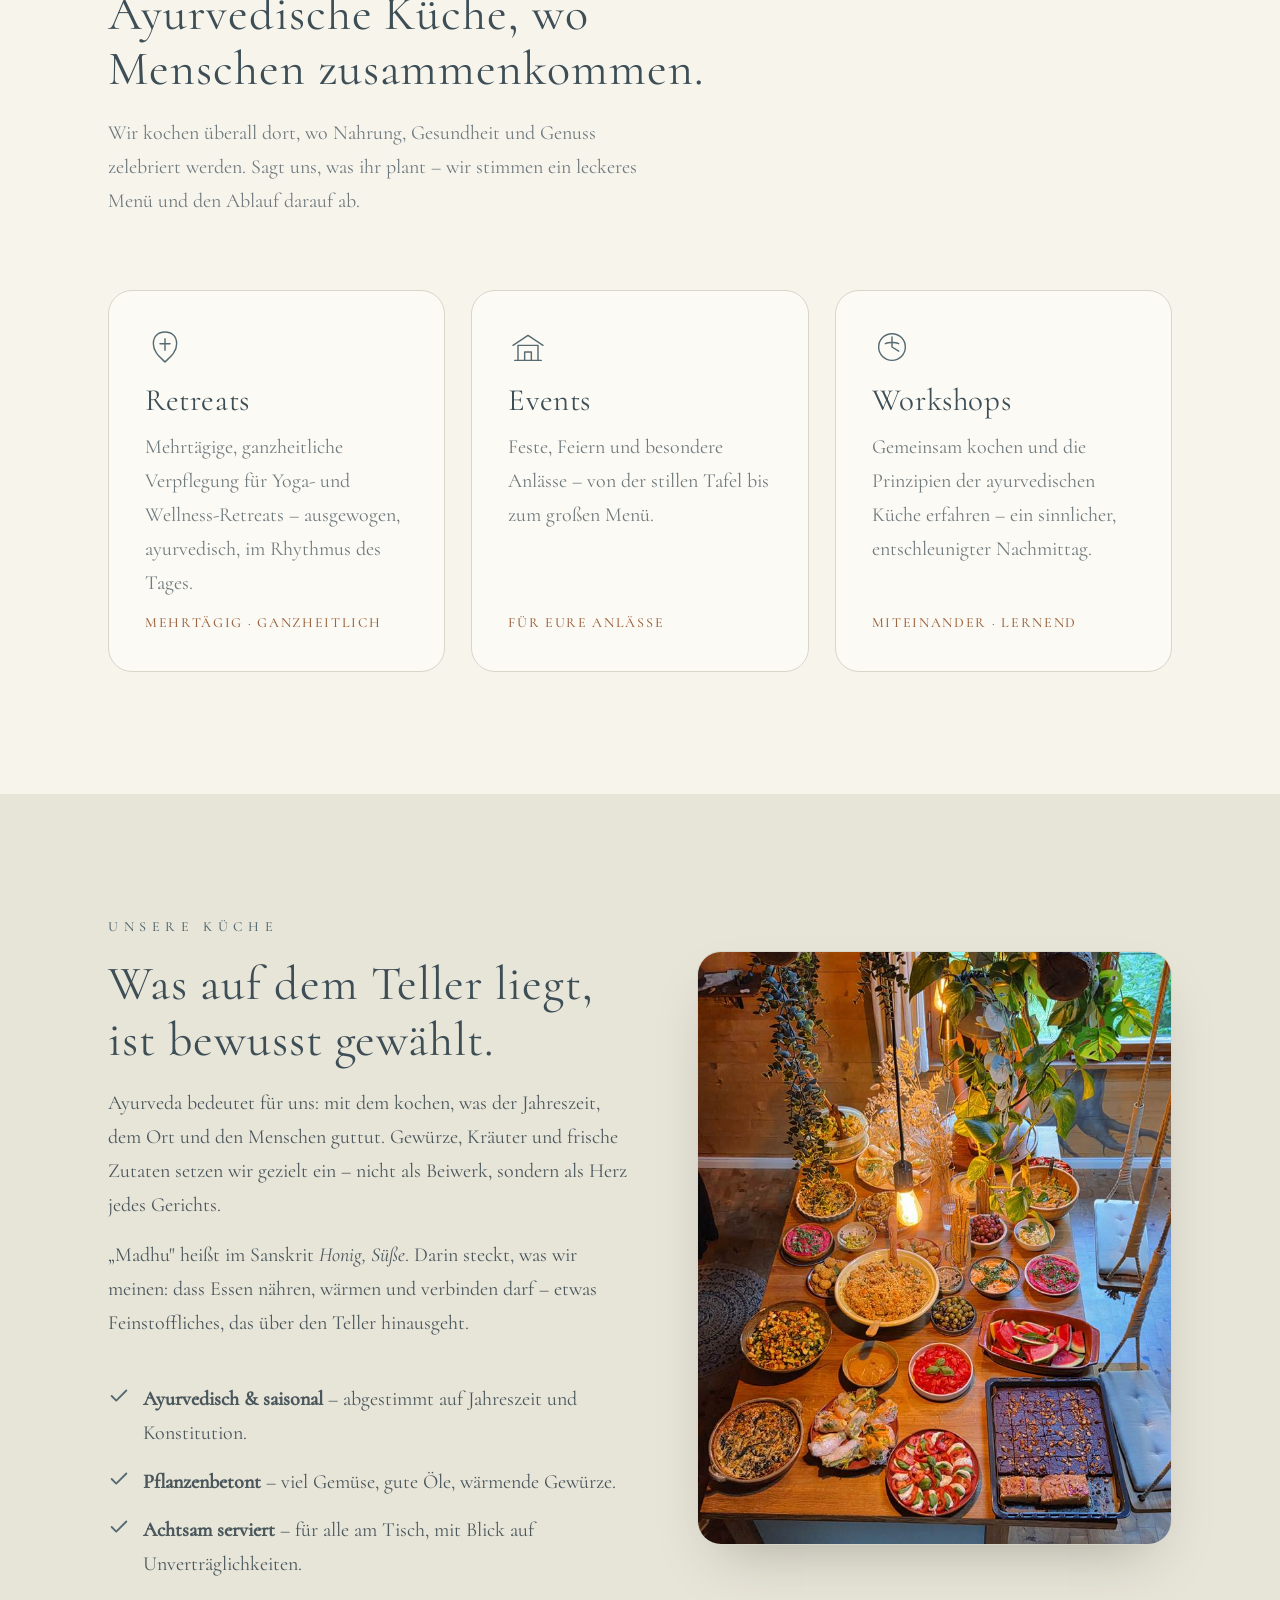
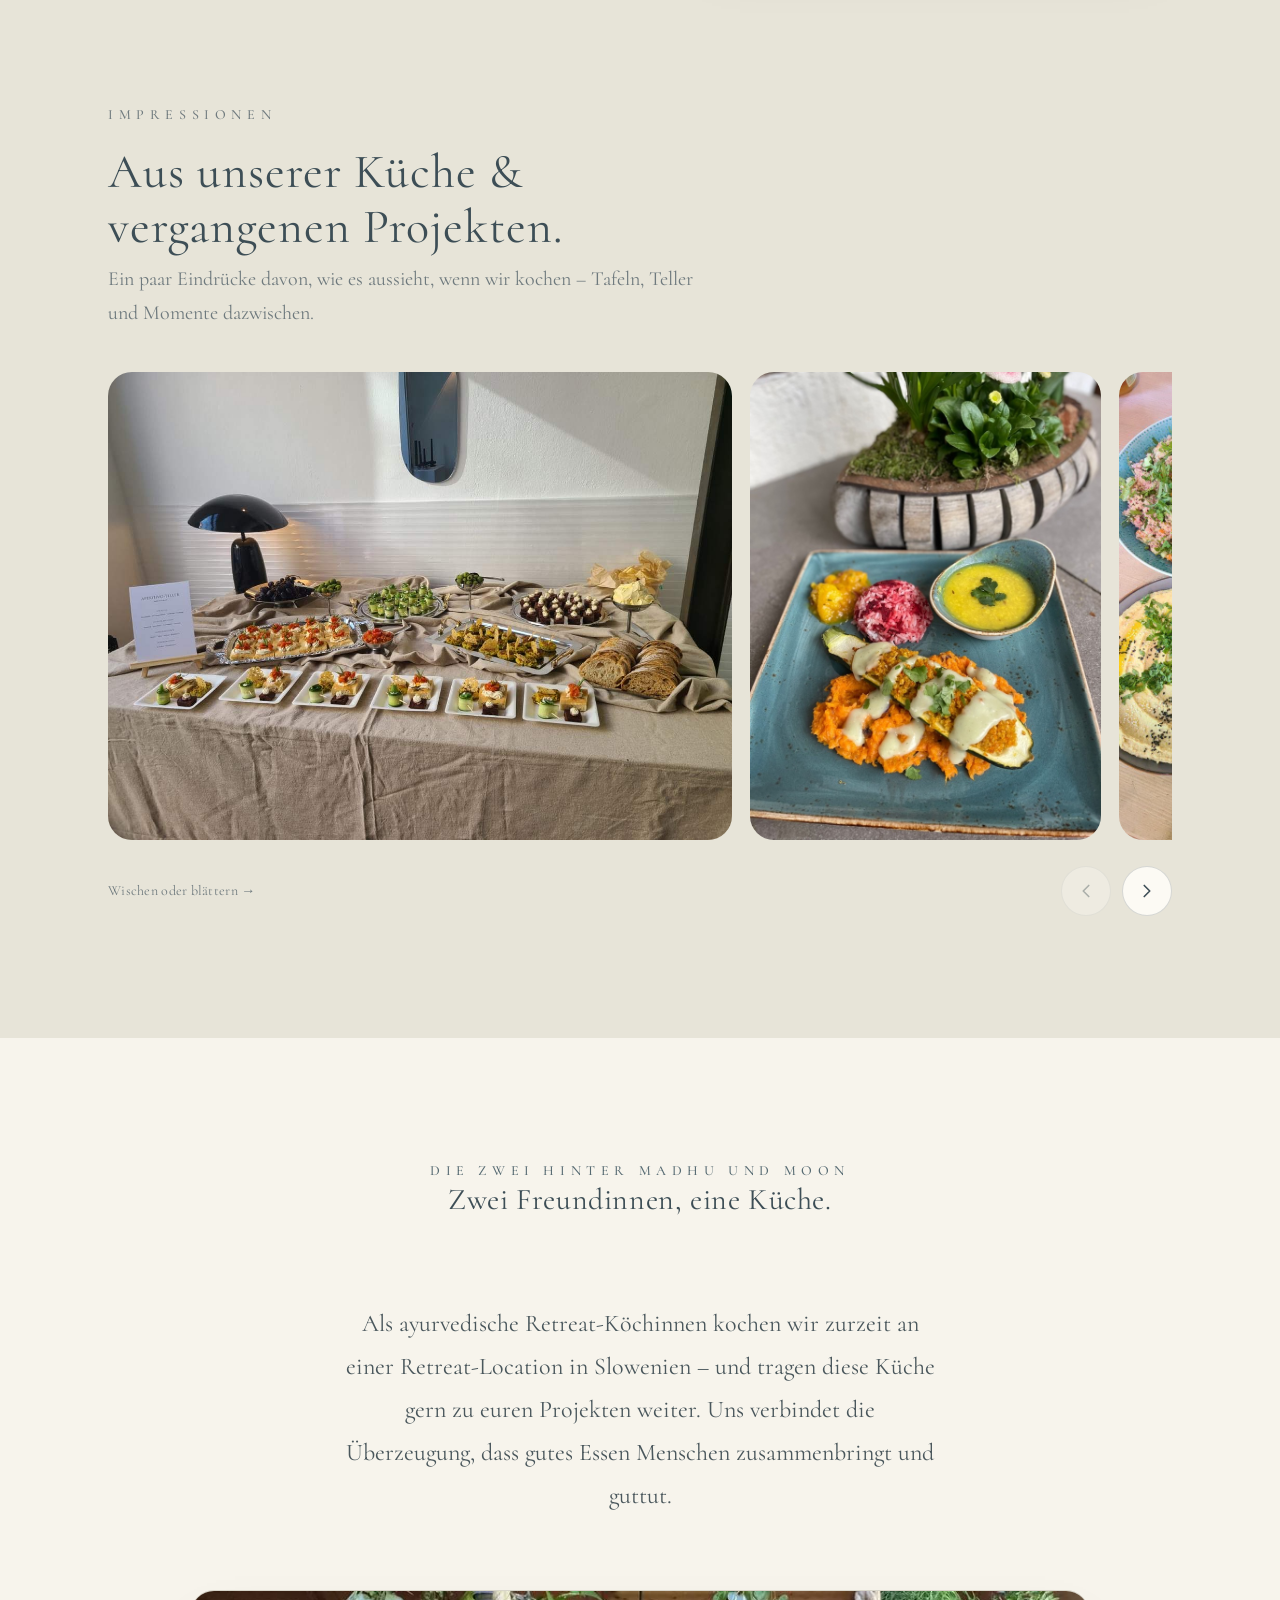
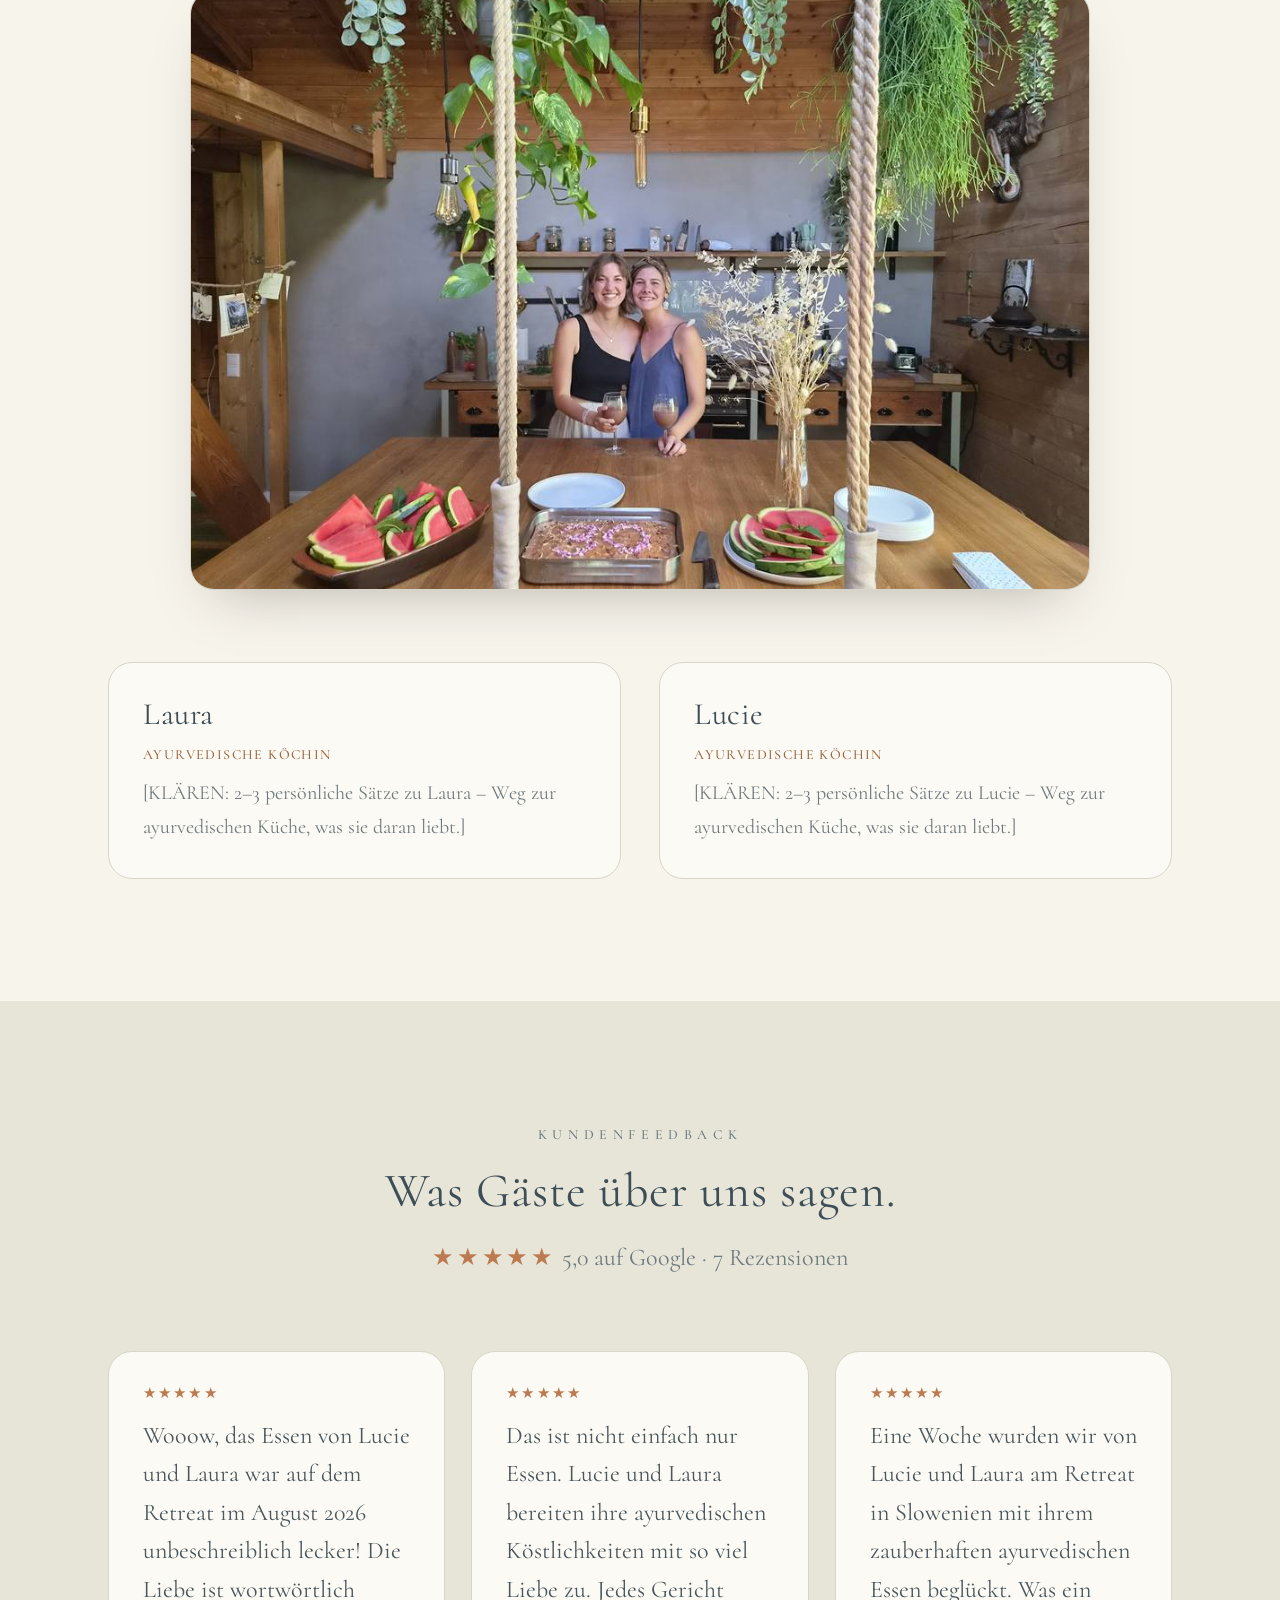
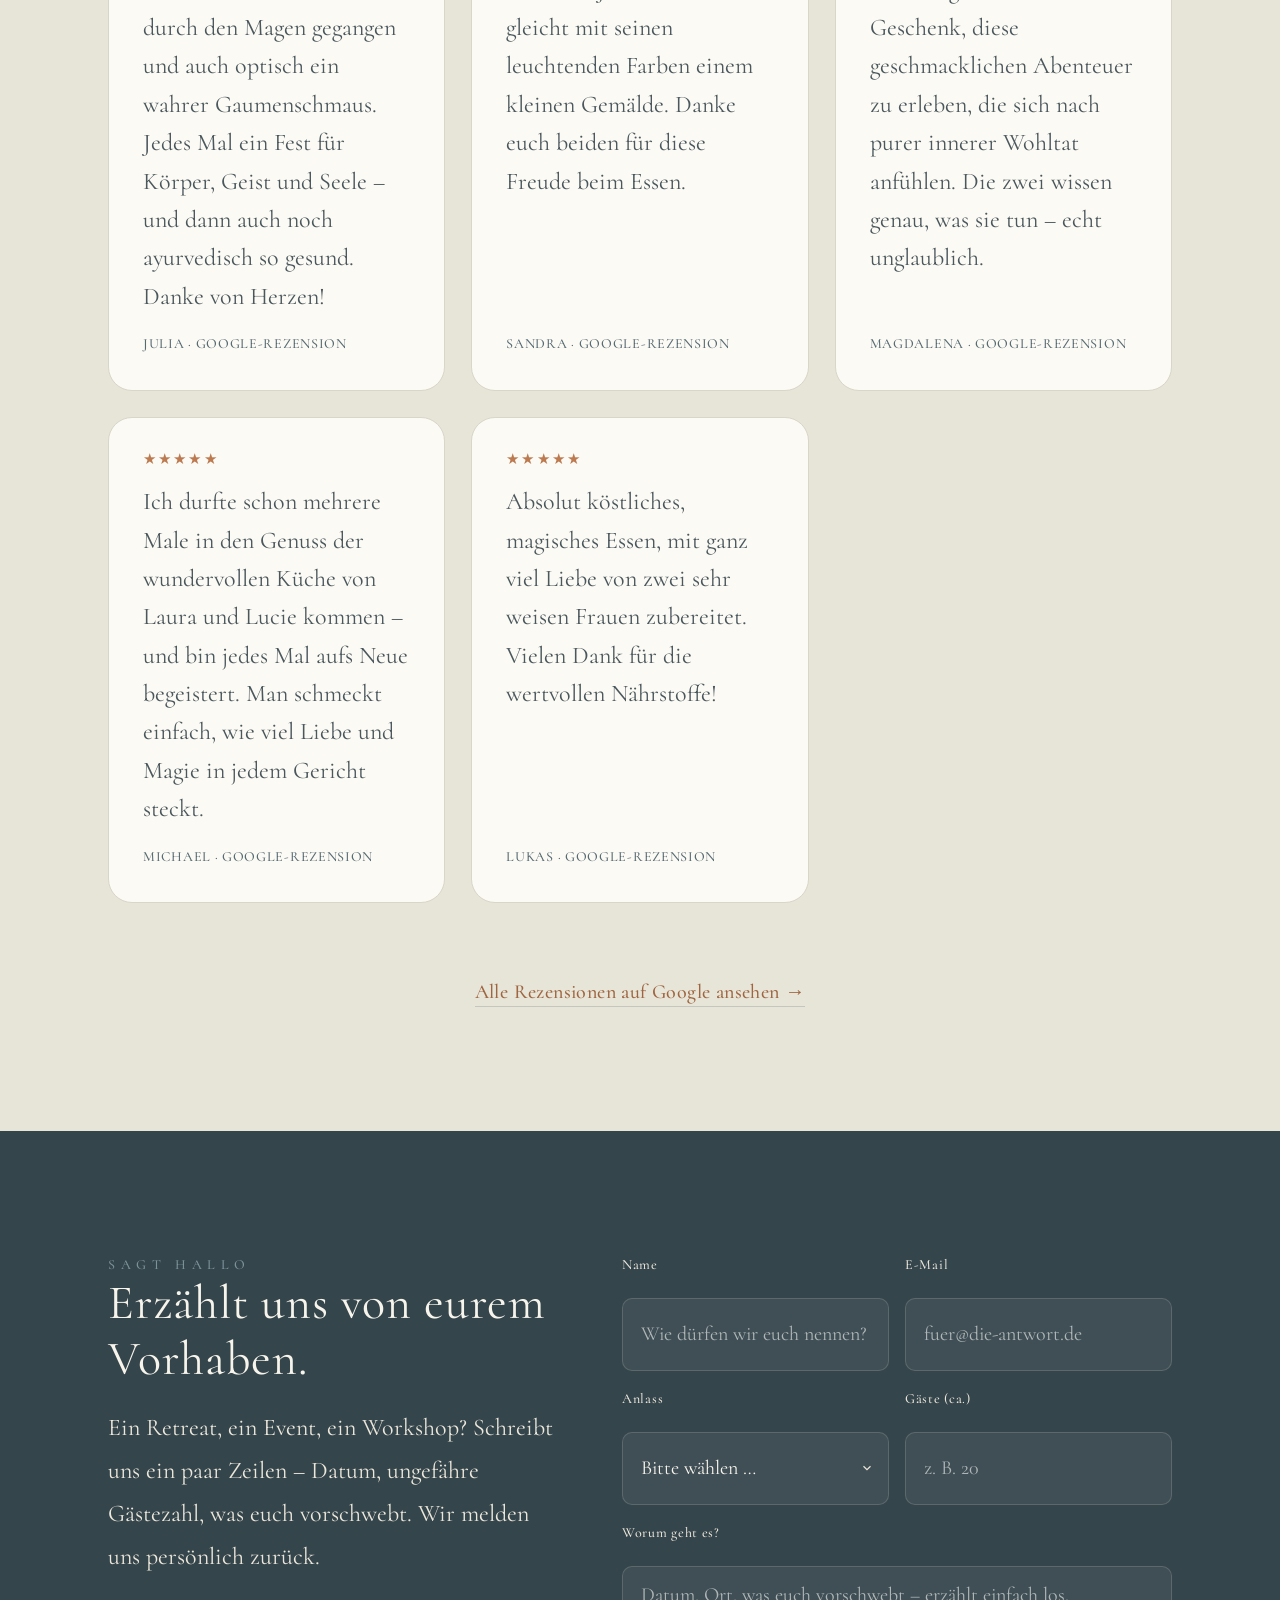
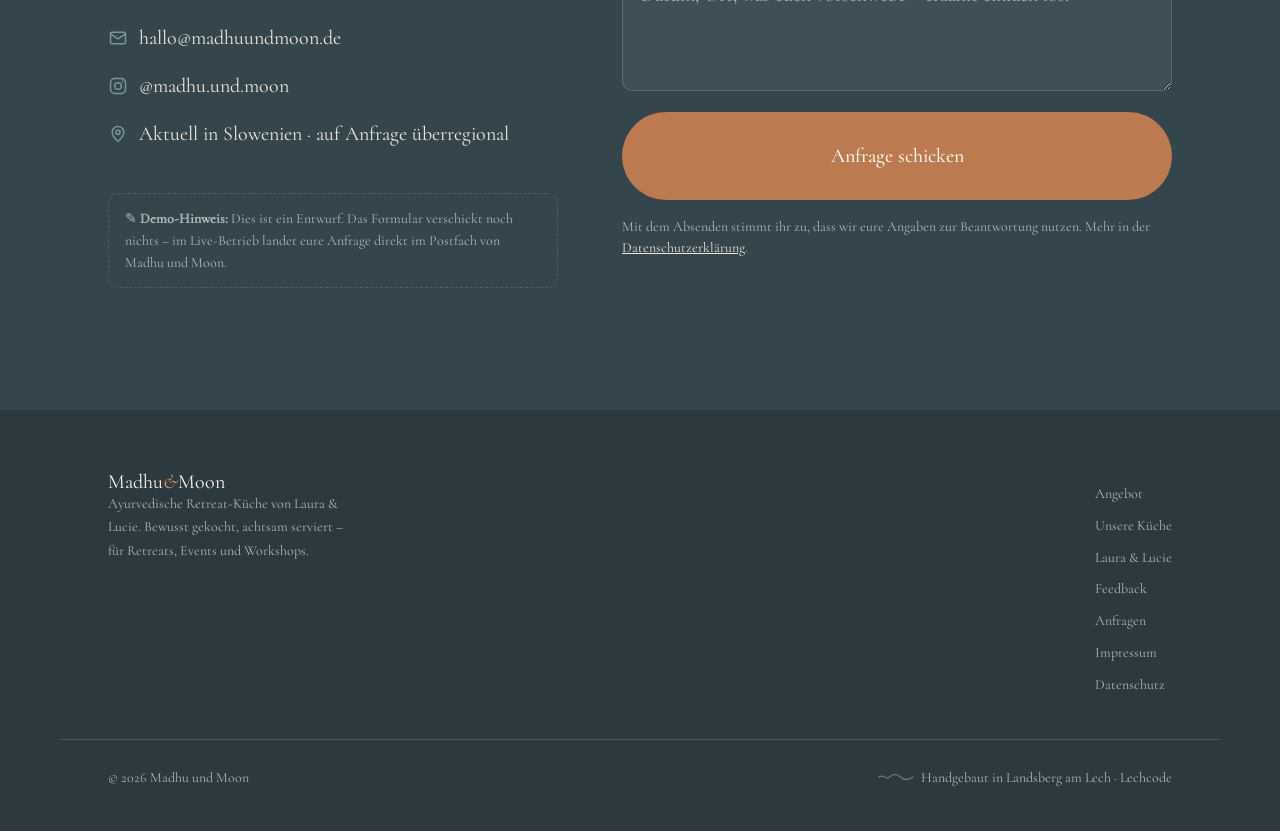
==== commit ed867355: "Kundenfeedback: 5 echte Google-Rezensionen (5,0) als Zitate + Google-Profil-Link Vorname + 'Google-R" ====
--- a/index.html
+++ b/index.html
@@ -366,6 +366,12 @@
   .feedback .sec-head{text-align:center;max-width:60ch;margin-inline:auto}
   .feedback .sec-head h2{font-size:var(--step-3);margin:var(--space-2) 0}
   .feedback .sec-head p{color:var(--text-soft);margin-inline:auto}
+  .feedback .rating{margin-top:var(--space-2);font-size:var(--step-1);color:var(--ink)}
+  .feedback .rating .st{color:var(--clay);letter-spacing:.12em}
+  .quote .stars{color:var(--clay);letter-spacing:.14em;font-size:.95rem;line-height:1}
+  .grev{text-align:center;margin-top:var(--space-5)}
+  .grev a{color:var(--clay-deep);font-weight:500;letter-spacing:.02em;border-bottom:1px solid var(--line-2);padding-bottom:2px}
+  .grev a:hover{border-bottom-color:var(--clay-deep)}
   .quotes{display:grid;grid-template-columns:repeat(3,1fr);gap:clamp(16px,2.2vw,26px);margin-top:var(--space-5)}
   .quote{background:var(--white);border:1px solid var(--line);border-radius:var(--radius-lg);
     padding:clamp(24px,3vw,34px);display:flex;flex-direction:column;gap:1rem}
@@ -592,28 +598,38 @@
     <section id="feedback" class="feedback" aria-labelledby="feedback-h2">
       <div class="wrap">
         <div class="sec-head reveal">
-          <p class="eyebrow">Feedback</p>
+          <p class="eyebrow">Kundenfeedback</p>
           <h2 id="feedback-h2">Was Gäste über uns sagen.</h2>
-          <p>Echte Stimmen von Menschen, für die wir gekocht haben.</p>
+          <p class="rating"><span class="st" aria-hidden="true">★★★★★</span> 5,0 auf Google · 7 Rezensionen</p>
         </div>
         <div class="quotes">
-          <blockquote class="quote placeholder reveal d1">
-            <span class="mark" aria-hidden="true">„</span>
-            <p>[KLÄREN: echtes, freigegebenes Gäste-Zitat – z. B. zu Geschmack, Atmosphäre oder Ablauf.]</p>
-            <span class="who">Name · Anlass</span>
+          <blockquote class="quote reveal d1">
+            <div class="stars" aria-label="5 von 5 Sternen">★★★★★</div>
+            <p>Wooow, das Essen von Lucie und Laura war auf dem Retreat im August 2026 unbeschreiblich lecker! Die Liebe ist wortwörtlich durch den Magen gegangen und auch optisch ein wahrer Gaumenschmaus. Jedes Mal ein Fest für Körper, Geist und Seele – und dann auch noch ayurvedisch so gesund. Danke von Herzen!</p>
+            <span class="who">Julia · Google-Rezension</span>
           </blockquote>
-          <blockquote class="quote placeholder reveal d2">
-            <span class="mark" aria-hidden="true">„</span>
-            <p>[KLÄREN: echtes, freigegebenes Gäste-Zitat – gern von einem Retreat oder Fest.]</p>
-            <span class="who">Name · Anlass</span>
+          <blockquote class="quote reveal d2">
+            <div class="stars" aria-label="5 von 5 Sternen">★★★★★</div>
+            <p>Das ist nicht einfach nur Essen. Lucie und Laura bereiten ihre ayurvedischen Köstlichkeiten mit so viel Liebe zu. Jedes Gericht gleicht mit seinen leuchtenden Farben einem kleinen Gemälde. Danke euch beiden für diese Freude beim Essen.</p>
+            <span class="who">Sandra · Google-Rezension</span>
           </blockquote>
-          <blockquote class="quote placeholder reveal d3">
-            <span class="mark" aria-hidden="true">„</span>
-            <p>[KLÄREN: echtes, freigegebenes Gäste-Zitat – ein Satz genügt.]</p>
-            <span class="who">Name · Anlass</span>
+          <blockquote class="quote reveal d3">
+            <div class="stars" aria-label="5 von 5 Sternen">★★★★★</div>
+            <p>Eine Woche wurden wir von Lucie und Laura am Retreat in Slowenien mit ihrem zauberhaften ayurvedischen Essen beglückt. Was ein Geschenk, diese geschmacklichen Abenteuer zu erleben, die sich nach purer innerer Wohltat anfühlen. Die zwei wissen genau, was sie tun – echt unglaublich.</p>
+            <span class="who">Magdalena · Google-Rezension</span>
+          </blockquote>
+          <blockquote class="quote reveal d1">
+            <div class="stars" aria-label="5 von 5 Sternen">★★★★★</div>
+            <p>Ich durfte schon mehrere Male in den Genuss der wundervollen Küche von Laura und Lucie kommen – und bin jedes Mal aufs Neue begeistert. Man schmeckt einfach, wie viel Liebe und Magie in jedem Gericht steckt.</p>
+            <span class="who">Michael · Google-Rezension</span>
+          </blockquote>
+          <blockquote class="quote reveal d2">
+            <div class="stars" aria-label="5 von 5 Sternen">★★★★★</div>
+            <p>Absolut köstliches, magisches Essen, mit ganz viel Liebe von zwei sehr weisen Frauen zubereitet. Vielen Dank für die wertvollen Nährstoffe!</p>
+            <span class="who">Lukas · Google-Rezension</span>
           </blockquote>
         </div>
-        <p style="text-align:center;color:var(--text-soft);font-size:var(--step--1);margin-top:var(--space-4)">Sobald ihr uns Stimmen mit Freigabe schickt, erscheinen hier echte Zitate – erfundene Bewertungen gibt es bei uns nicht.</p>
+        <p class="grev reveal"><a href="https://www.google.com/maps/place/Madhu+%26+Moon/@48.1174674,11.2650622,10z/data=!4m8!3m7!1s0xf1549f2425e3f3f:0x621f17859332f45c!8m2!3d48.1174674!4d11.2650622!9m1!1b1!16s%2Fg%2F11zdq9mnfm" target="_blank" rel="noopener">Alle Rezensionen auf Google ansehen →</a></p>
       </div>
     </section>
 
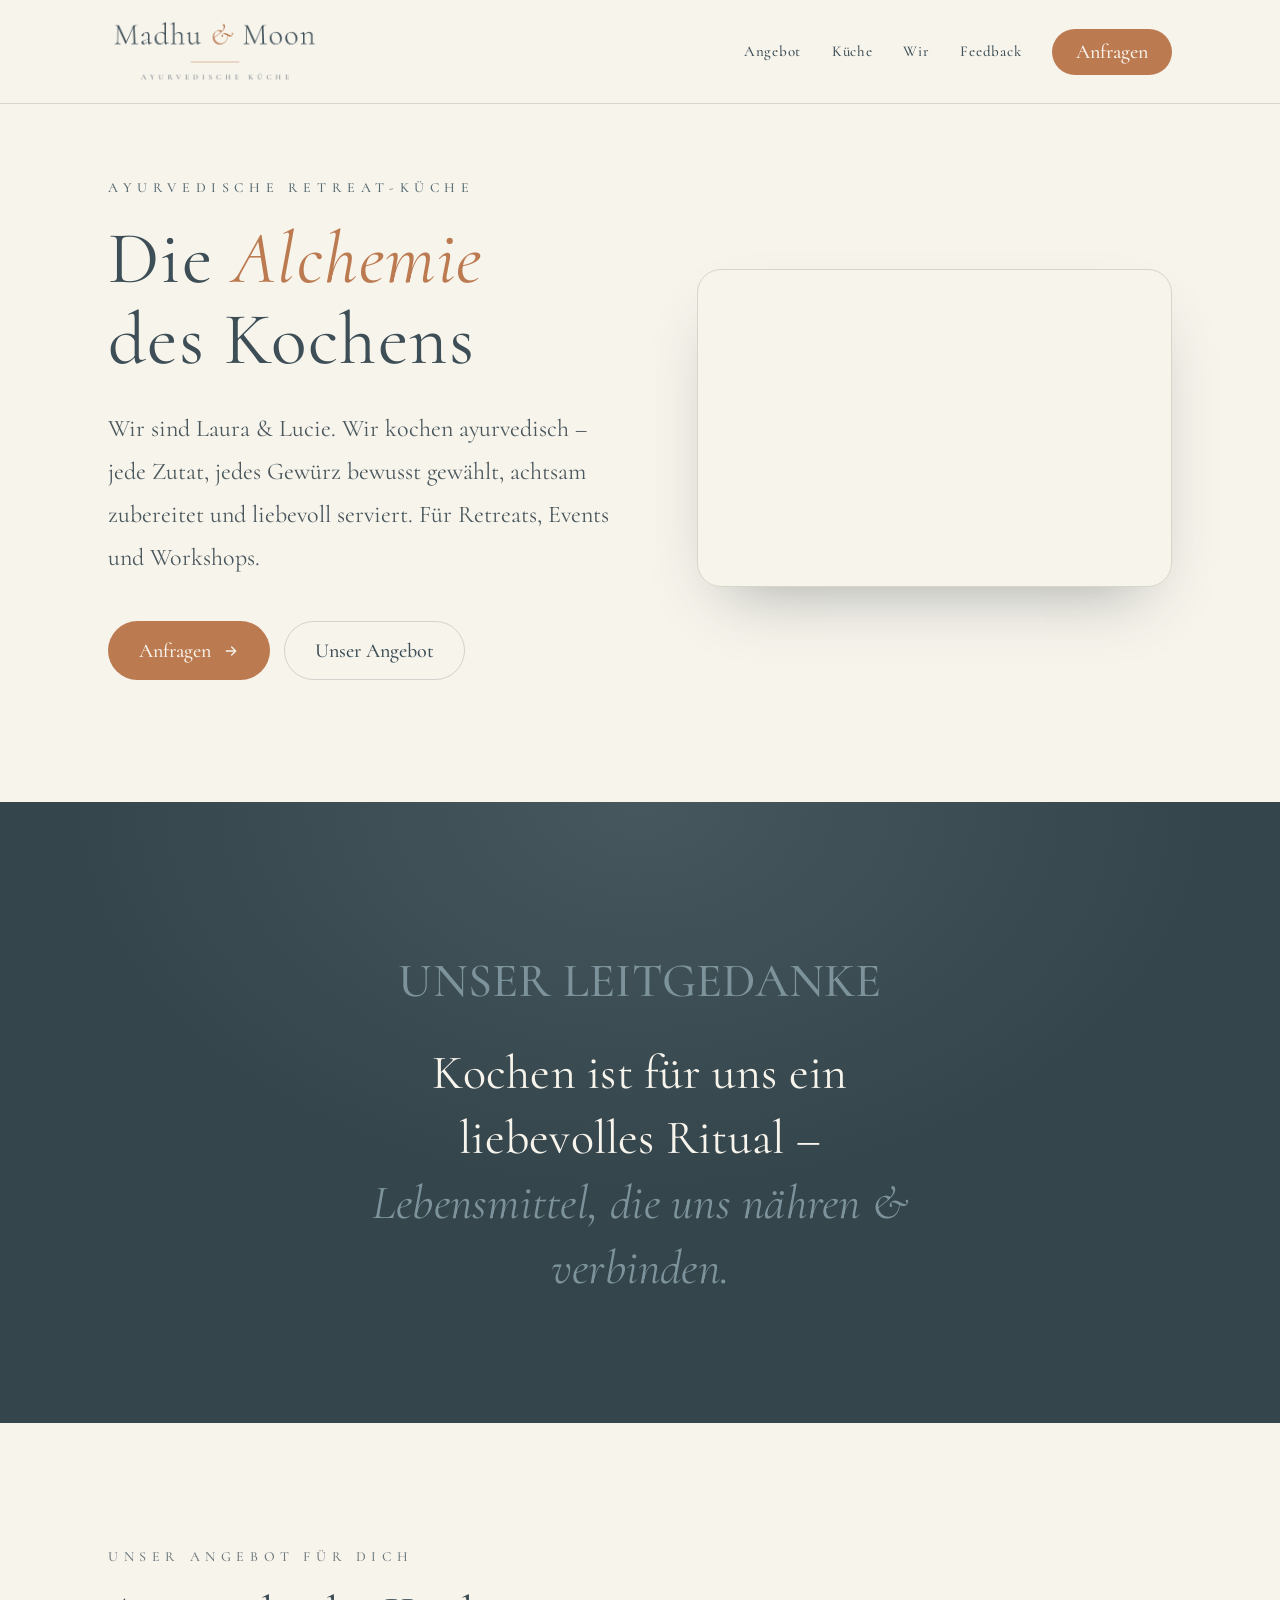
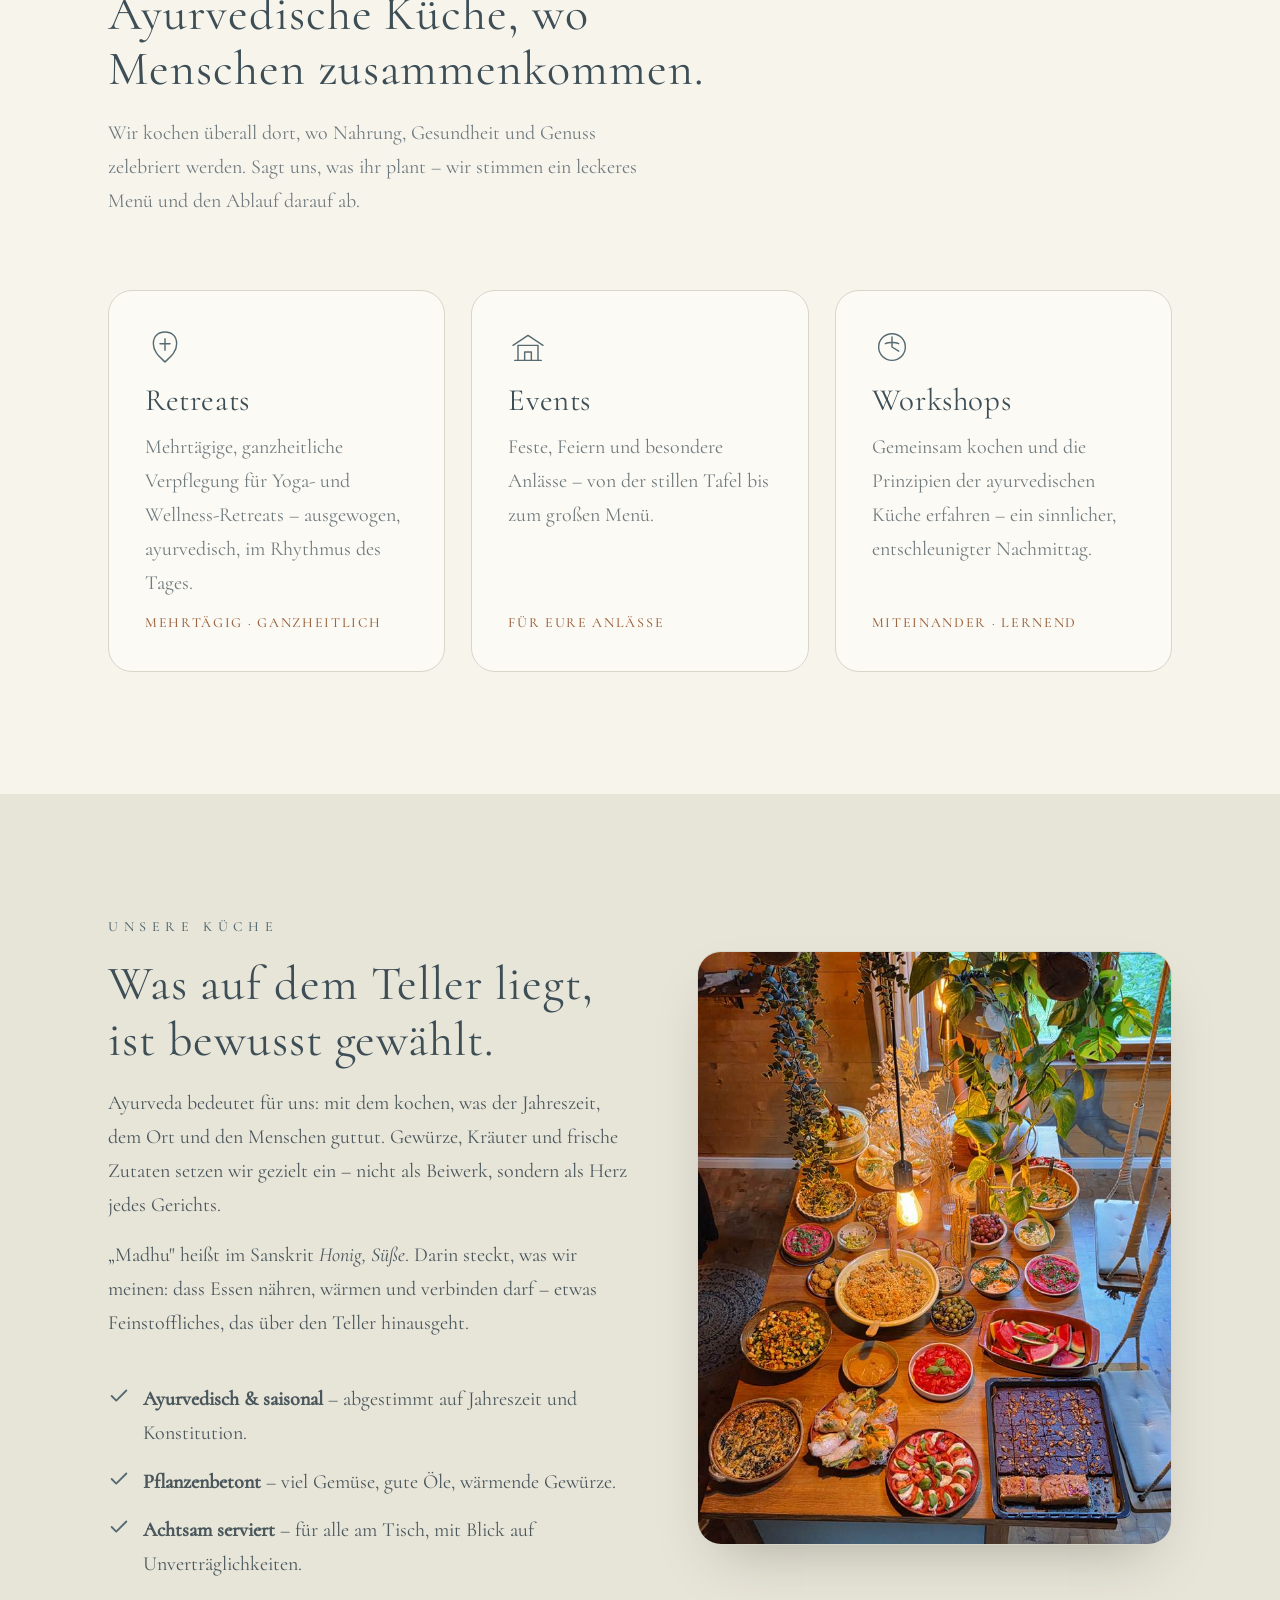
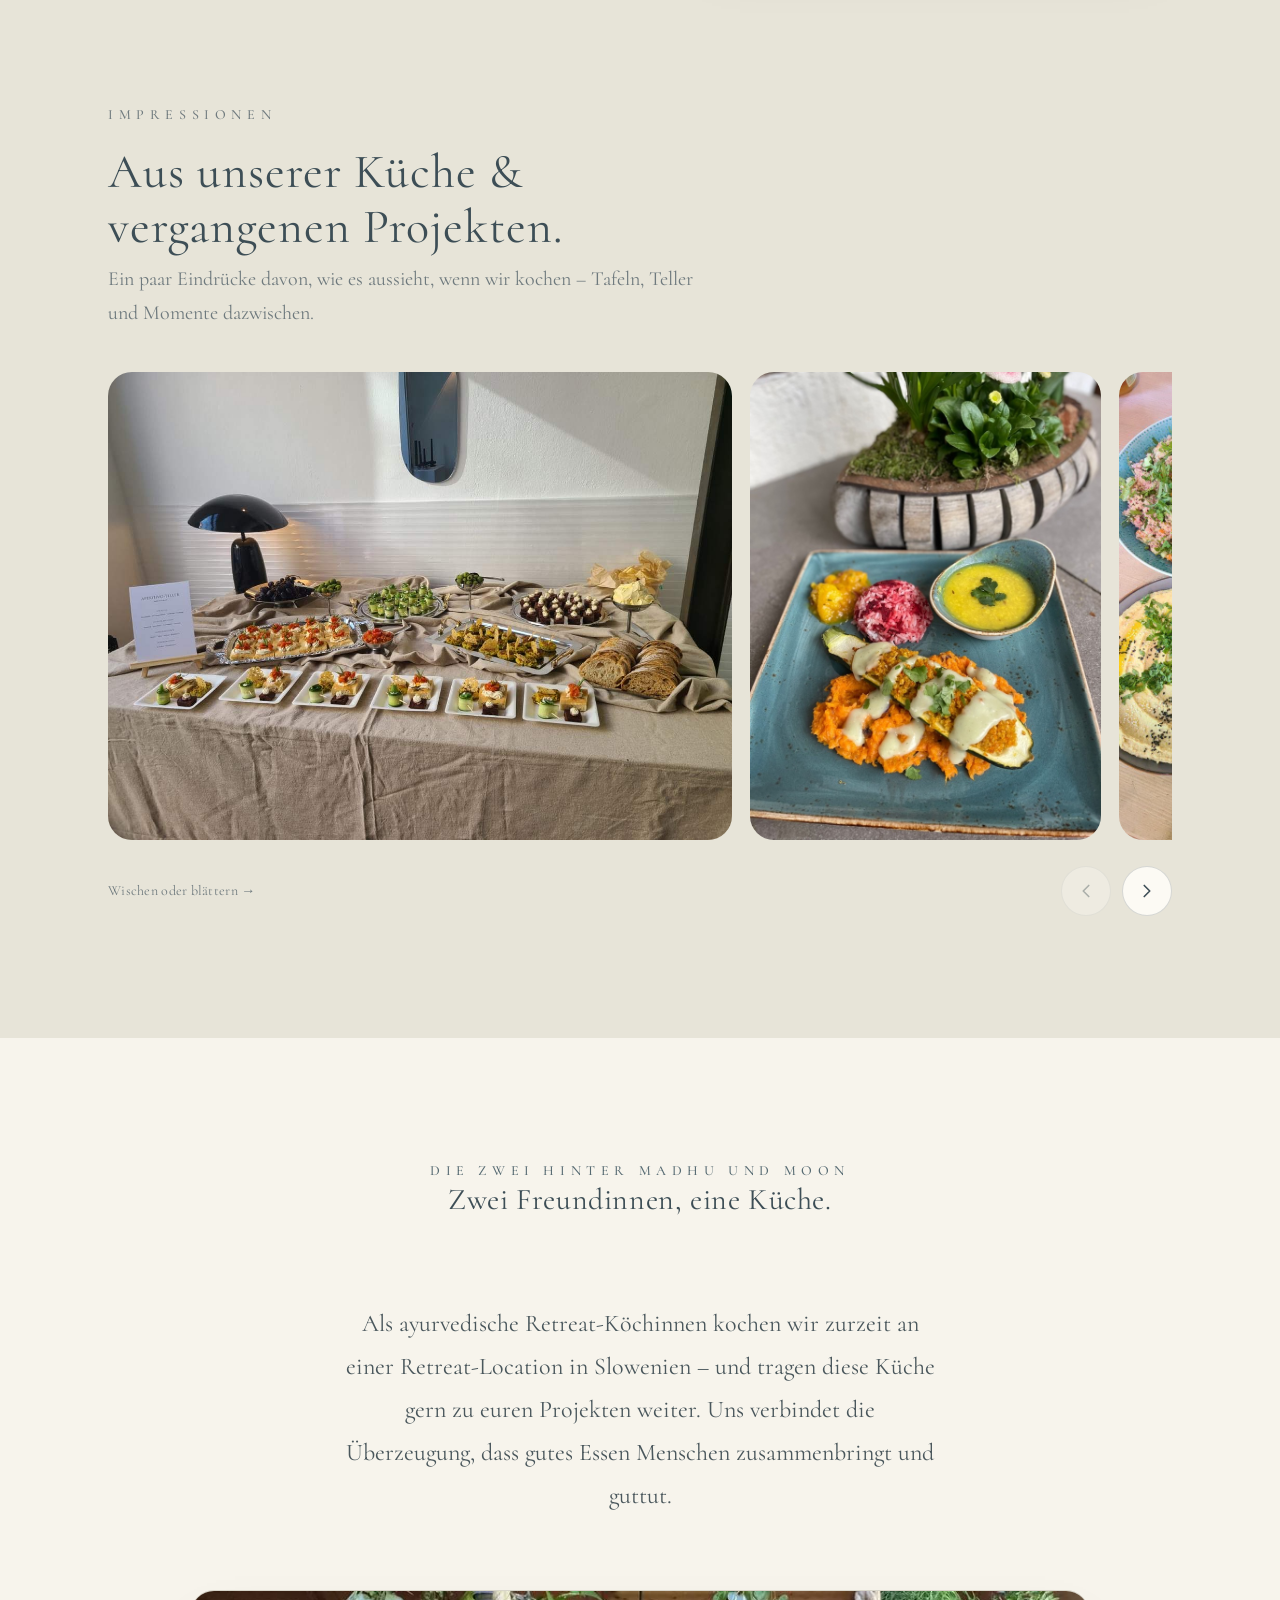
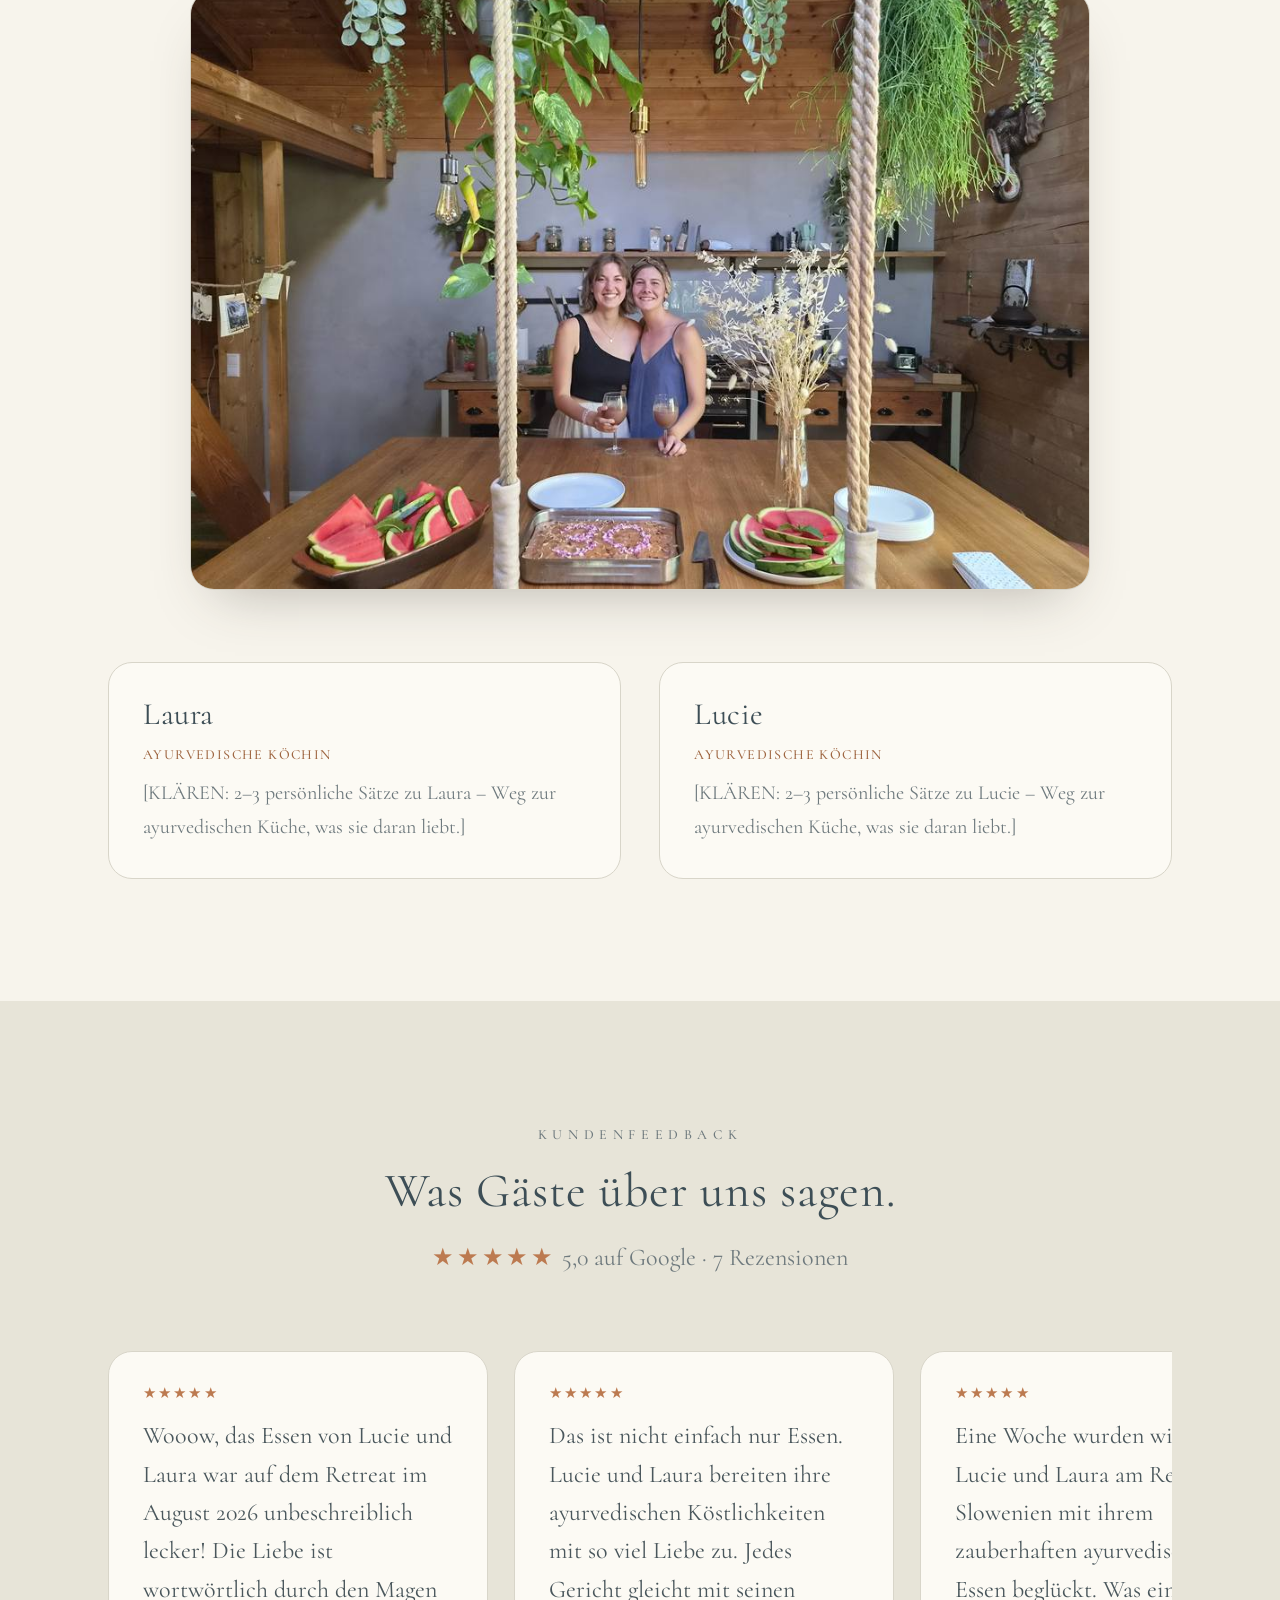
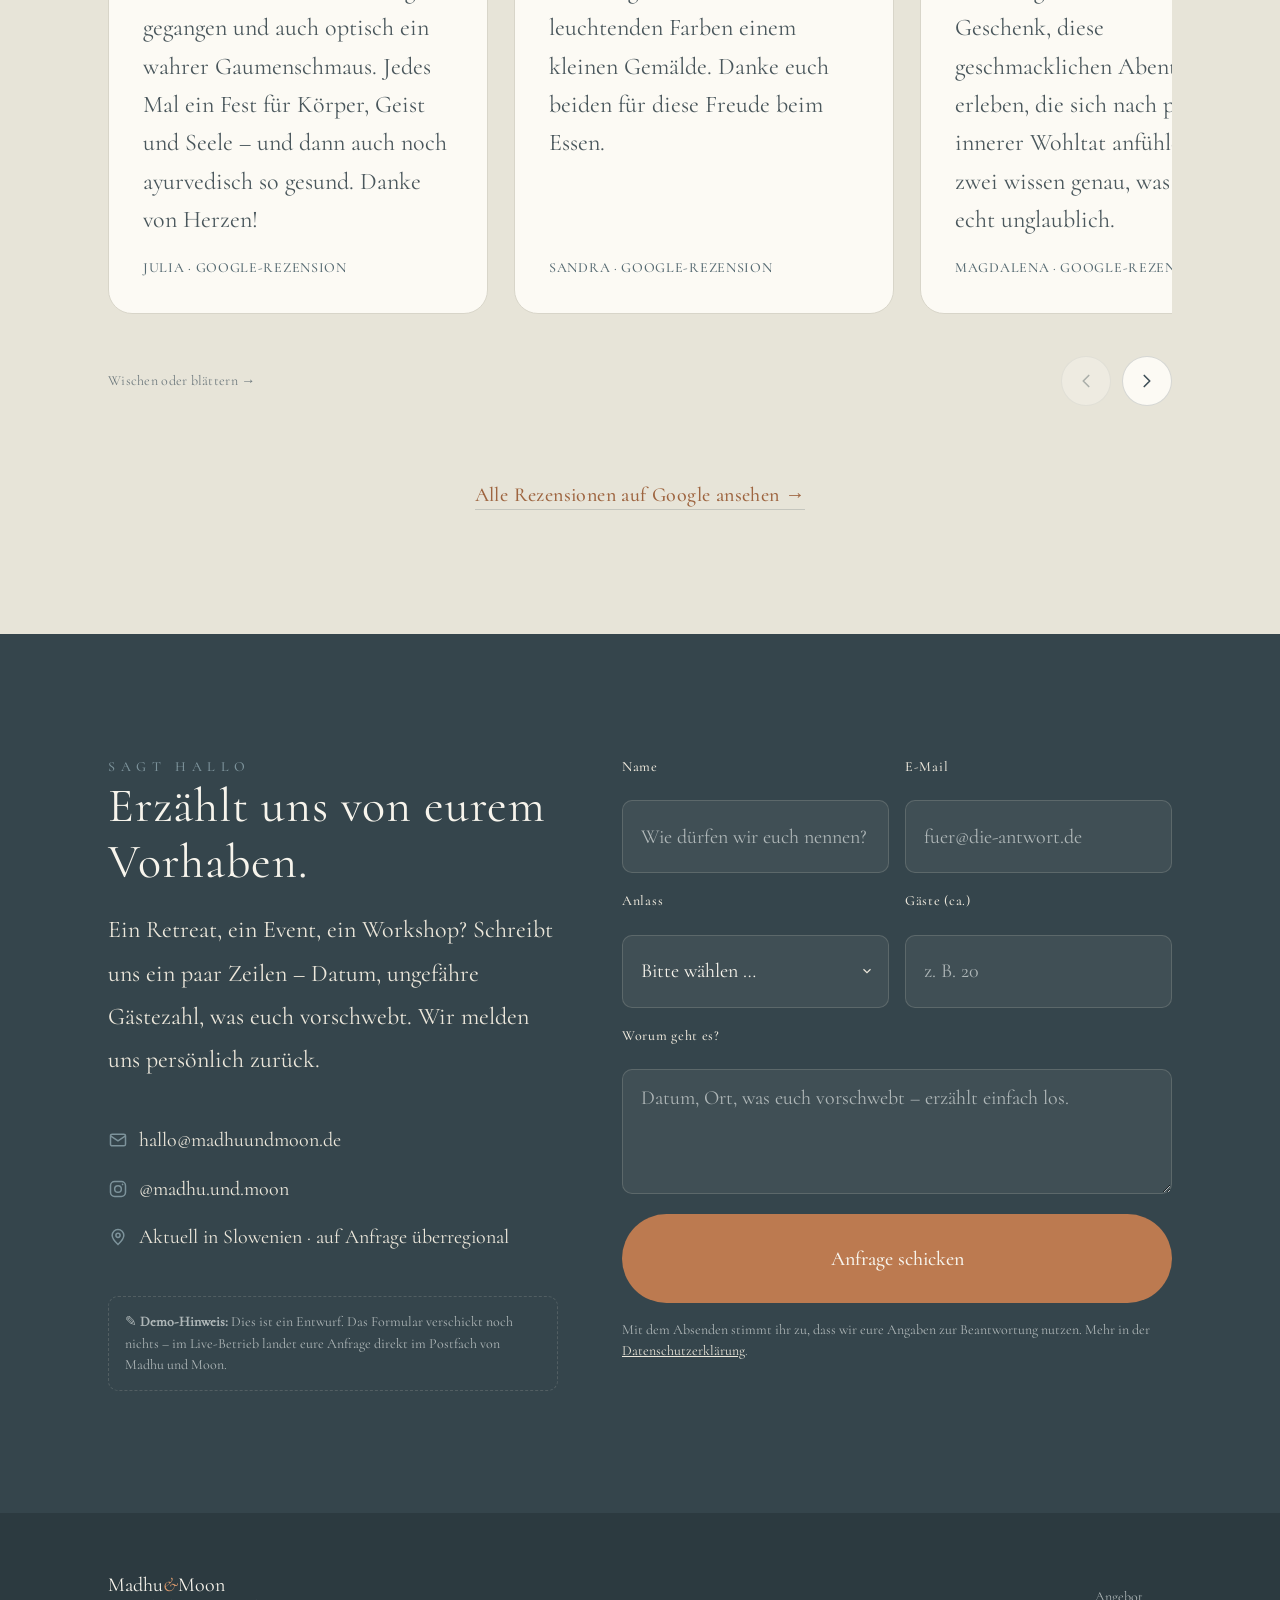
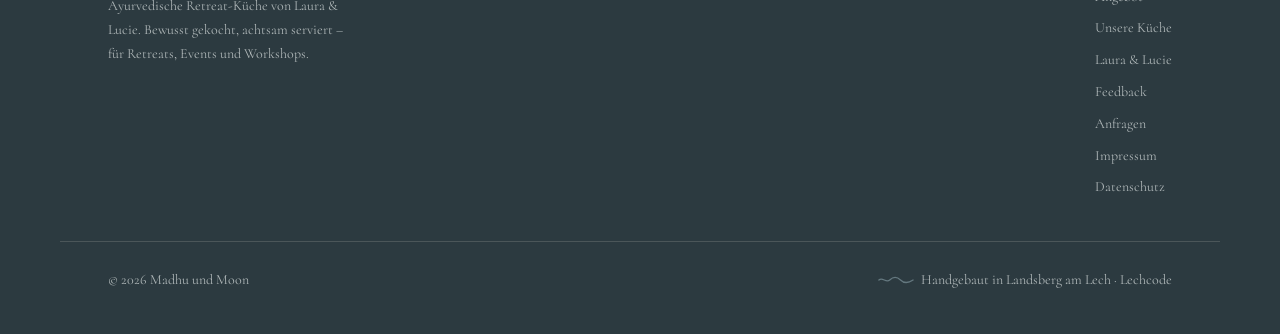
==== commit 68b16f47: "Kundenfeedback als Karussell (transform-basiert, Pfeile + Touch-Wisch) Co-Authored-By: Claude Opus 4" ====
--- a/index.html
+++ b/index.html
@@ -372,15 +372,16 @@
   .grev{text-align:center;margin-top:var(--space-5)}
   .grev a{color:var(--clay-deep);font-weight:500;letter-spacing:.02em;border-bottom:1px solid var(--line-2);padding-bottom:2px}
   .grev a:hover{border-bottom-color:var(--clay-deep)}
-  .quotes{display:grid;grid-template-columns:repeat(3,1fr);gap:clamp(16px,2.2vw,26px);margin-top:var(--space-5)}
-  .quote{background:var(--white);border:1px solid var(--line);border-radius:var(--radius-lg);
+  .q-slider{position:relative;overflow:hidden;margin-top:var(--space-5)}
+  .q-track{display:flex;gap:clamp(16px,2.2vw,26px);transition:transform .45s var(--ease);will-change:transform;align-items:stretch}
+  .q-nav{display:flex;gap:.7rem;align-items:center;justify-content:center;margin-top:var(--space-4)}
+  .quote{flex:0 0 auto;width:min(380px,82vw);background:var(--white);border:1px solid var(--line);border-radius:var(--radius-lg);
     padding:clamp(24px,3vw,34px);display:flex;flex-direction:column;gap:1rem}
   .quote .mark{font-family:var(--serif);font-size:2.6rem;line-height:.5;color:var(--mist);height:1.1rem}
   .quote p{font-size:var(--step-1);line-height:1.6;color:var(--text)}
   .quote .who{margin-top:auto;font-size:var(--step--1);font-weight:500;letter-spacing:.05em;color:var(--mist-deep);text-transform:uppercase}
   .quote.placeholder{border-style:dashed;background:transparent}
   .quote.placeholder p{color:var(--text-soft);font-style:italic}
-  @media (max-width:820px){.quotes{grid-template-columns:1fr;max-width:480px;margin-inline:auto}}
 
   /* ================================================================
      13 · REVEALS
@@ -602,32 +603,43 @@
           <h2 id="feedback-h2">Was Gäste über uns sagen.</h2>
           <p class="rating"><span class="st" aria-hidden="true">★★★★★</span> 5,0 auf Google · 7 Rezensionen</p>
         </div>
-        <div class="quotes">
-          <blockquote class="quote reveal d1">
-            <div class="stars" aria-label="5 von 5 Sternen">★★★★★</div>
-            <p>Wooow, das Essen von Lucie und Laura war auf dem Retreat im August 2026 unbeschreiblich lecker! Die Liebe ist wortwörtlich durch den Magen gegangen und auch optisch ein wahrer Gaumenschmaus. Jedes Mal ein Fest für Körper, Geist und Seele – und dann auch noch ayurvedisch so gesund. Danke von Herzen!</p>
-            <span class="who">Julia · Google-Rezension</span>
-          </blockquote>
-          <blockquote class="quote reveal d2">
-            <div class="stars" aria-label="5 von 5 Sternen">★★★★★</div>
-            <p>Das ist nicht einfach nur Essen. Lucie und Laura bereiten ihre ayurvedischen Köstlichkeiten mit so viel Liebe zu. Jedes Gericht gleicht mit seinen leuchtenden Farben einem kleinen Gemälde. Danke euch beiden für diese Freude beim Essen.</p>
-            <span class="who">Sandra · Google-Rezension</span>
-          </blockquote>
-          <blockquote class="quote reveal d3">
-            <div class="stars" aria-label="5 von 5 Sternen">★★★★★</div>
-            <p>Eine Woche wurden wir von Lucie und Laura am Retreat in Slowenien mit ihrem zauberhaften ayurvedischen Essen beglückt. Was ein Geschenk, diese geschmacklichen Abenteuer zu erleben, die sich nach purer innerer Wohltat anfühlen. Die zwei wissen genau, was sie tun – echt unglaublich.</p>
-            <span class="who">Magdalena · Google-Rezension</span>
-          </blockquote>
-          <blockquote class="quote reveal d1">
-            <div class="stars" aria-label="5 von 5 Sternen">★★★★★</div>
-            <p>Ich durfte schon mehrere Male in den Genuss der wundervollen Küche von Laura und Lucie kommen – und bin jedes Mal aufs Neue begeistert. Man schmeckt einfach, wie viel Liebe und Magie in jedem Gericht steckt.</p>
-            <span class="who">Michael · Google-Rezension</span>
-          </blockquote>
-          <blockquote class="quote reveal d2">
-            <div class="stars" aria-label="5 von 5 Sternen">★★★★★</div>
-            <p>Absolut köstliches, magisches Essen, mit ganz viel Liebe von zwei sehr weisen Frauen zubereitet. Vielen Dank für die wertvollen Nährstoffe!</p>
-            <span class="who">Lukas · Google-Rezension</span>
-          </blockquote>
+        <div class="q-slider reveal">
+          <div class="q-track" id="q-track" tabindex="0" role="region" aria-label="Kundenstimmen – zum Blättern wischen oder Pfeiltasten nutzen">
+            <blockquote class="quote">
+              <div class="stars" aria-label="5 von 5 Sternen">★★★★★</div>
+              <p>Wooow, das Essen von Lucie und Laura war auf dem Retreat im August 2026 unbeschreiblich lecker! Die Liebe ist wortwörtlich durch den Magen gegangen und auch optisch ein wahrer Gaumenschmaus. Jedes Mal ein Fest für Körper, Geist und Seele – und dann auch noch ayurvedisch so gesund. Danke von Herzen!</p>
+              <span class="who">Julia · Google-Rezension</span>
+            </blockquote>
+            <blockquote class="quote">
+              <div class="stars" aria-label="5 von 5 Sternen">★★★★★</div>
+              <p>Das ist nicht einfach nur Essen. Lucie und Laura bereiten ihre ayurvedischen Köstlichkeiten mit so viel Liebe zu. Jedes Gericht gleicht mit seinen leuchtenden Farben einem kleinen Gemälde. Danke euch beiden für diese Freude beim Essen.</p>
+              <span class="who">Sandra · Google-Rezension</span>
+            </blockquote>
+            <blockquote class="quote">
+              <div class="stars" aria-label="5 von 5 Sternen">★★★★★</div>
+              <p>Eine Woche wurden wir von Lucie und Laura am Retreat in Slowenien mit ihrem zauberhaften ayurvedischen Essen beglückt. Was ein Geschenk, diese geschmacklichen Abenteuer zu erleben, die sich nach purer innerer Wohltat anfühlen. Die zwei wissen genau, was sie tun – echt unglaublich.</p>
+              <span class="who">Magdalena · Google-Rezension</span>
+            </blockquote>
+            <blockquote class="quote">
+              <div class="stars" aria-label="5 von 5 Sternen">★★★★★</div>
+              <p>Ich durfte schon mehrere Male in den Genuss der wundervollen Küche von Laura und Lucie kommen – und bin jedes Mal aufs Neue begeistert. Man schmeckt einfach, wie viel Liebe und Magie in jedem Gericht steckt.</p>
+              <span class="who">Michael · Google-Rezension</span>
+            </blockquote>
+            <blockquote class="quote">
+              <div class="stars" aria-label="5 von 5 Sternen">★★★★★</div>
+              <p>Absolut köstliches, magisches Essen, mit ganz viel Liebe von zwei sehr weisen Frauen zubereitet. Vielen Dank für die wertvollen Nährstoffe!</p>
+              <span class="who">Lukas · Google-Rezension</span>
+            </blockquote>
+          </div>
+        </div>
+        <div class="q-nav">
+          <span class="slider-hint">Wischen oder blättern →</span>
+          <button class="slider-btn" id="q-prev" type="button" aria-label="Vorherige Stimme" aria-controls="q-track">
+            <svg viewBox="0 0 24 24" fill="none" stroke="currentColor" stroke-width="1.8" stroke-linecap="round" stroke-linejoin="round"><path d="M15 18l-6-6 6-6"/></svg>
+          </button>
+          <button class="slider-btn" id="q-next" type="button" aria-label="Nächste Stimme" aria-controls="q-track">
+            <svg viewBox="0 0 24 24" fill="none" stroke="currentColor" stroke-width="1.8" stroke-linecap="round" stroke-linejoin="round"><path d="M9 6l6 6-6 6"/></svg>
+          </button>
         </div>
         <p class="grev reveal"><a href="https://www.google.com/maps/place/Madhu+%26+Moon/@48.1174674,11.2650622,10z/data=!4m8!3m7!1s0xf1549f2425e3f3f:0x621f17859332f45c!8m2!3d48.1174674!4d11.2650622!9m1!1b1!16s%2Fg%2F11zdq9mnfm" target="_blank" rel="noopener">Alle Rezensionen auf Google ansehen →</a></p>
       </div>
@@ -807,6 +819,32 @@
       window.addEventListener('load', apply);
       apply();
     }
+
+    // Feedback-Karussell (transform-basiert; Pfeile + Touch-Wisch mit Snap)
+    var qTrack = document.getElementById('q-track');
+    if(qTrack){
+      var qView = qTrack.parentElement;
+      var qPrev = document.getElementById('q-prev');
+      var qNext = document.getElementById('q-next');
+      var qPos = 0;
+      var qMax = function(){ return Math.max(0, qTrack.scrollWidth - qView.clientWidth); };
+      var qStops = function(){ return Array.prototype.map.call(qTrack.children, function(s){ return s.offsetLeft; }); };
+      var qApply = function(){
+        qPos = Math.max(0, Math.min(qPos, qMax()));
+        qTrack.style.transform = 'translateX(-' + qPos + 'px)';
+        qPrev.disabled = qPos <= 1;
+        qNext.disabled = qPos >= qMax() - 1;
+      };
+      qNext.addEventListener('click', function(){ var m=qMax(), s=qStops(), nx=null; for(var i=0;i<s.length;i++){ if(s[i]>qPos+2){ nx=s[i]; break; } } qPos=(nx===null?m:Math.min(nx,m)); qApply(); });
+      qPrev.addEventListener('click', function(){ var s=qStops(), p=0; for(var i=0;i<s.length;i++){ if(s[i]<qPos-2){ p=s[i]; } } qPos=p; qApply(); });
+      var qx=null, qp=0;
+      qTrack.addEventListener('touchstart', function(e){ qx=e.touches[0].clientX; qp=qPos; qTrack.style.transition='none'; }, {passive:true});
+      qTrack.addEventListener('touchmove', function(e){ if(qx===null) return; qPos=qp-(e.touches[0].clientX-qx); qTrack.style.transform='translateX(-'+Math.max(0,Math.min(qPos,qMax()))+'px)'; }, {passive:true});
+      qTrack.addEventListener('touchend', function(){ qx=null; qTrack.style.transition=''; var s=qStops(), best=0, bd=Infinity; for(var i=0;i<s.length;i++){ var d=Math.abs(s[i]-qPos); if(d<bd){ bd=d; best=s[i]; } } qPos=best; qApply(); });
+      window.addEventListener('resize', qApply);
+      window.addEventListener('load', qApply);
+      qApply();
+    }
   })();
   </script>
 </body>
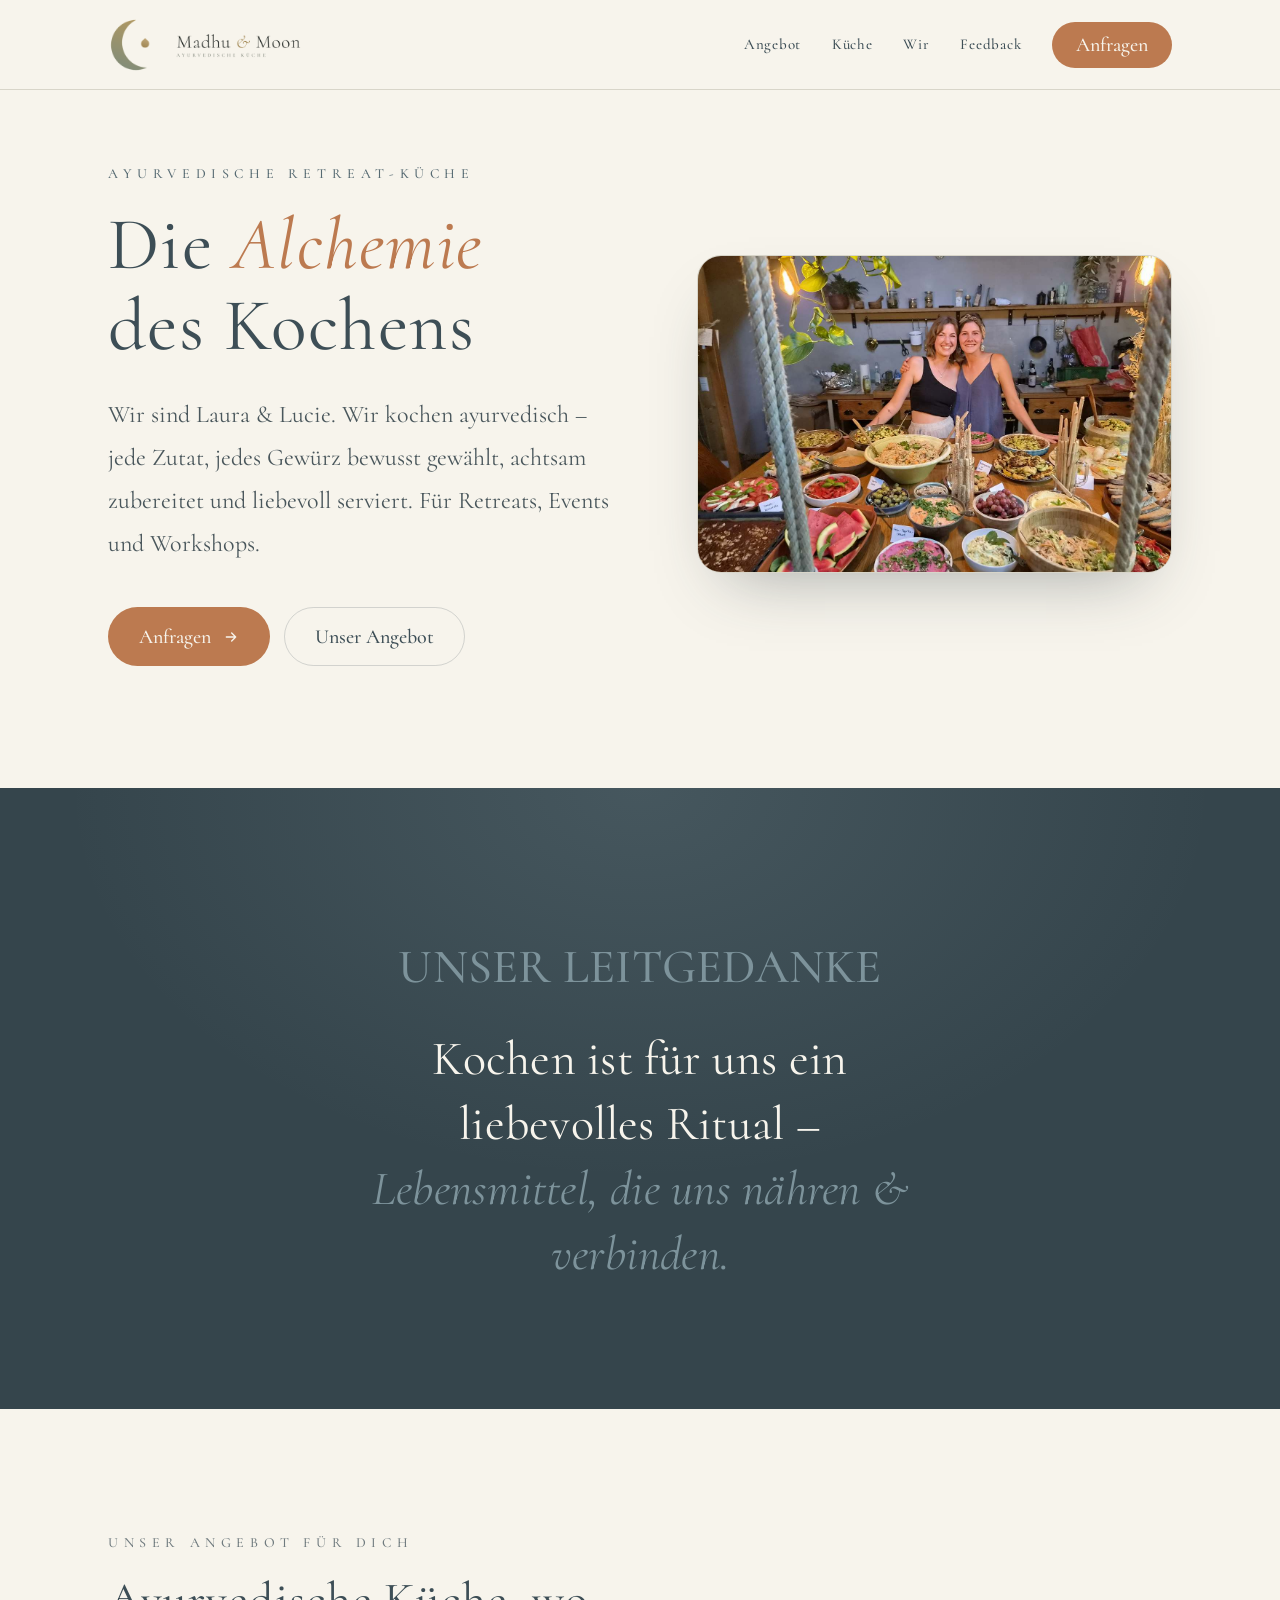
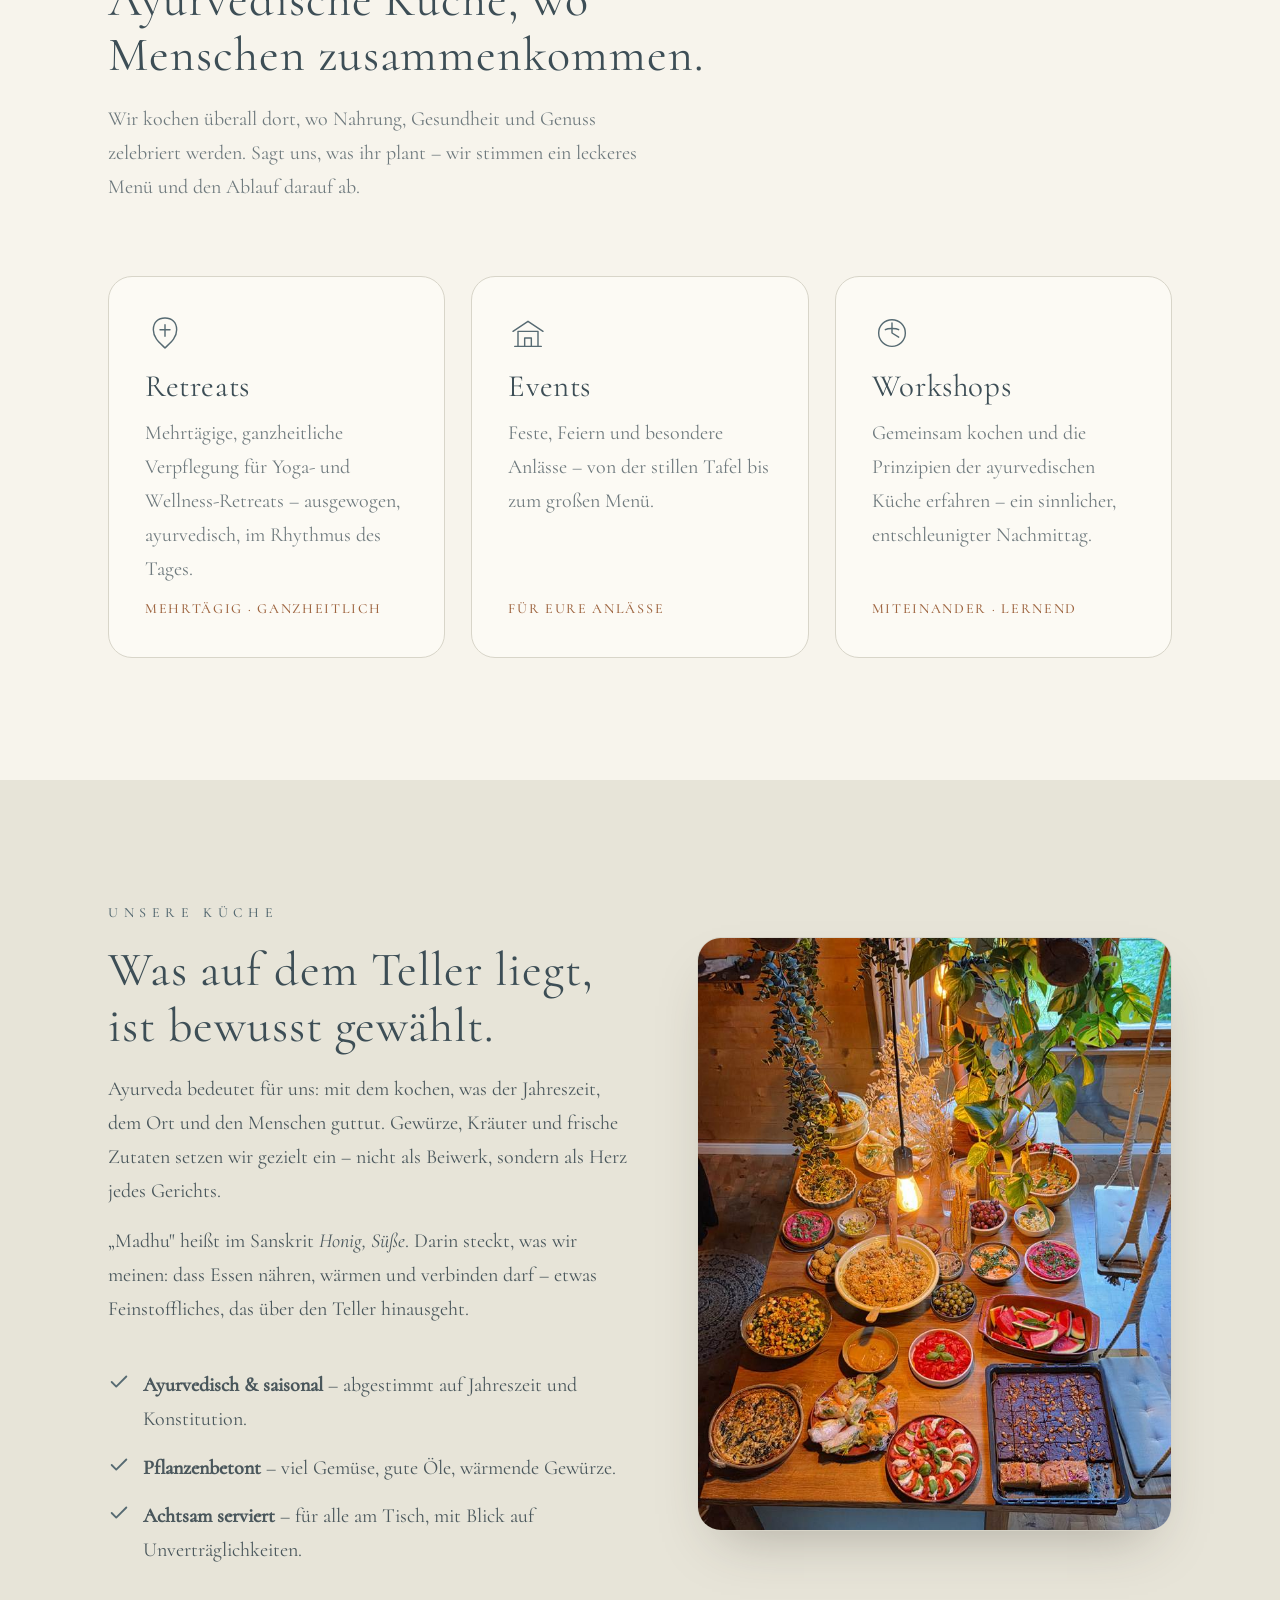
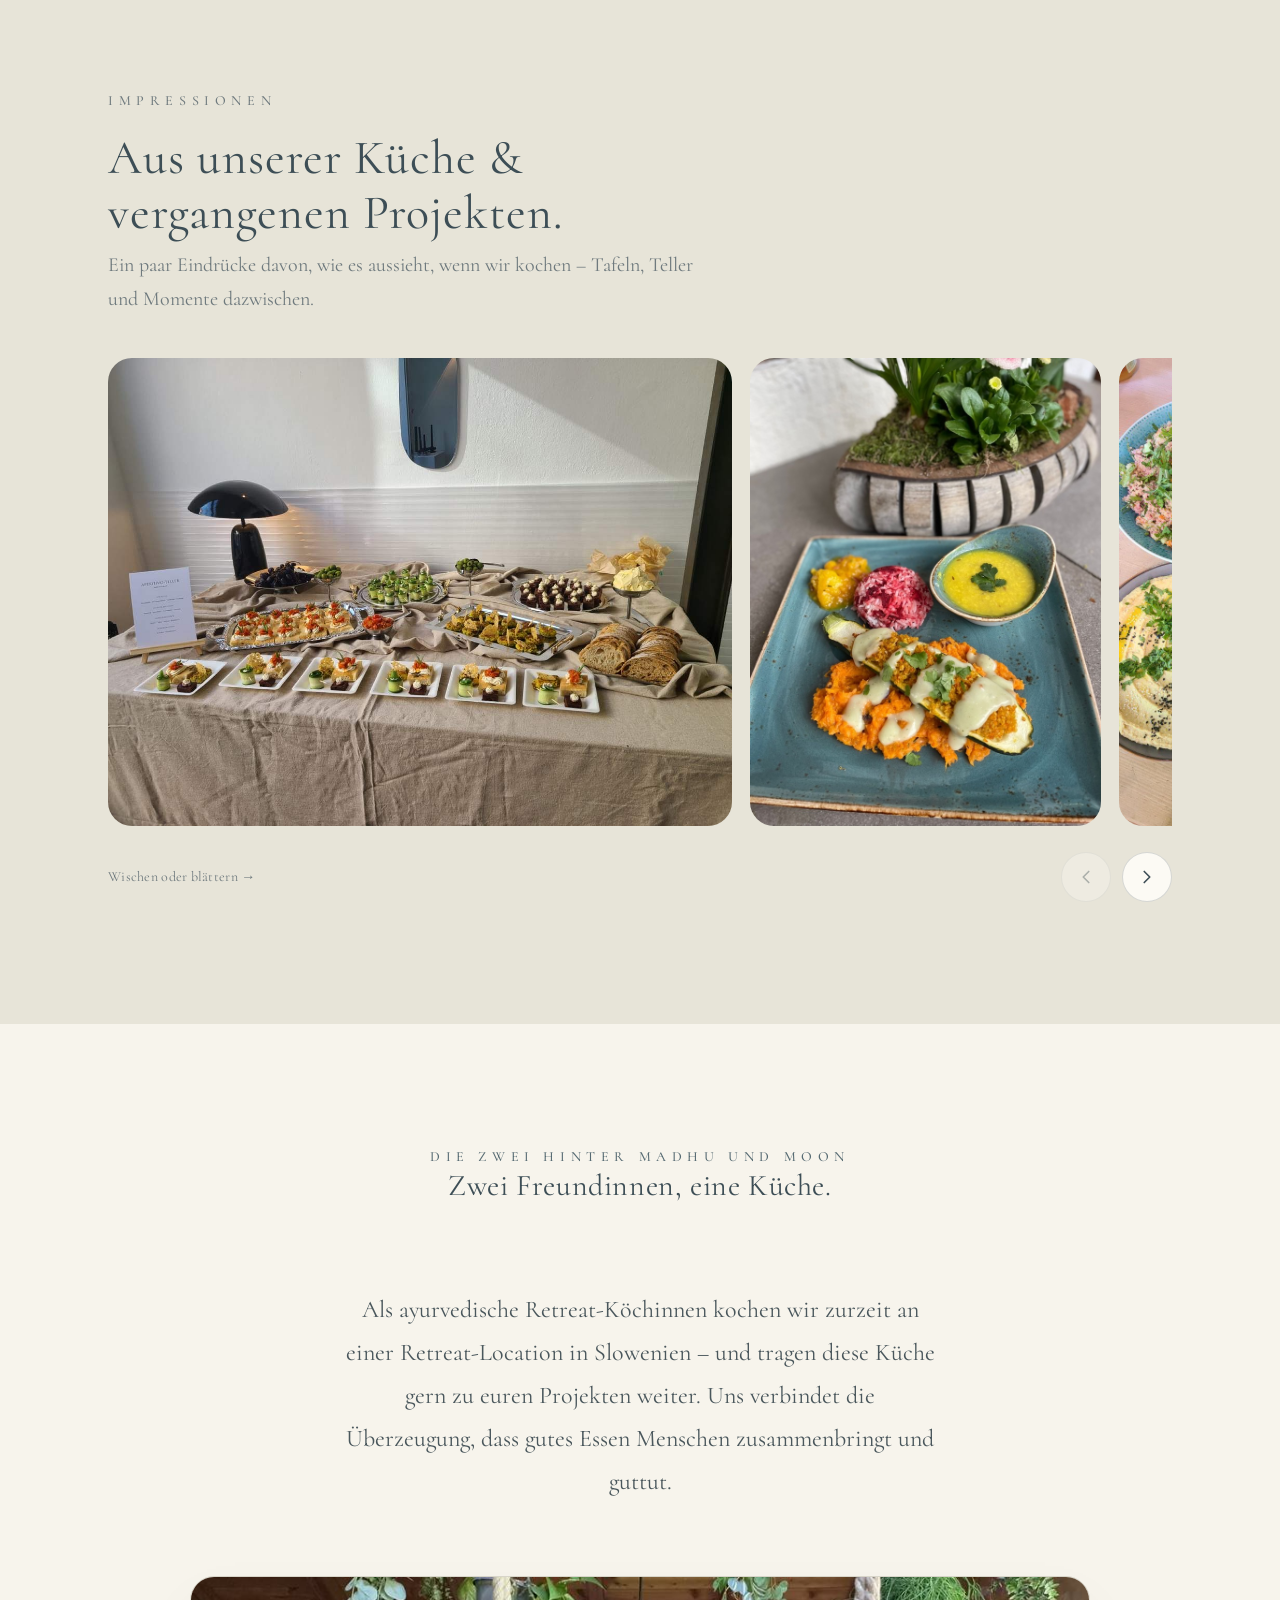
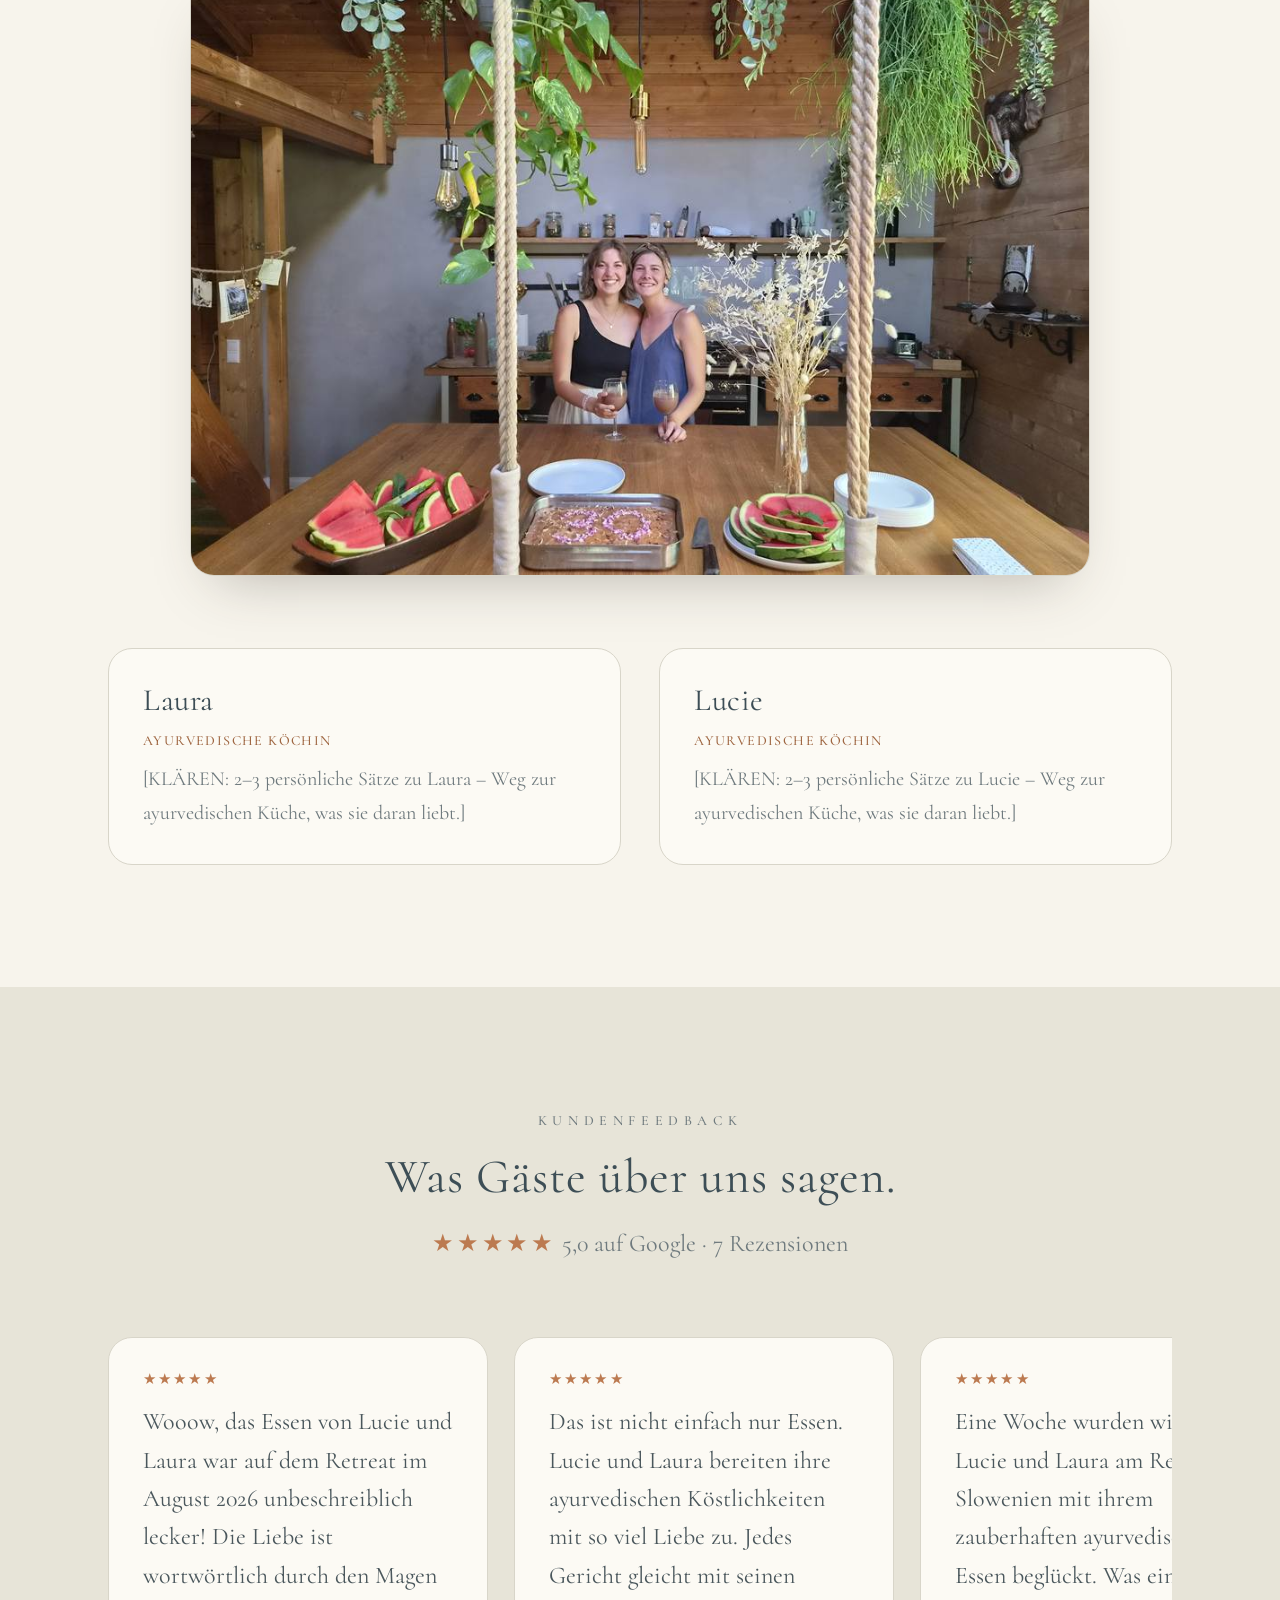
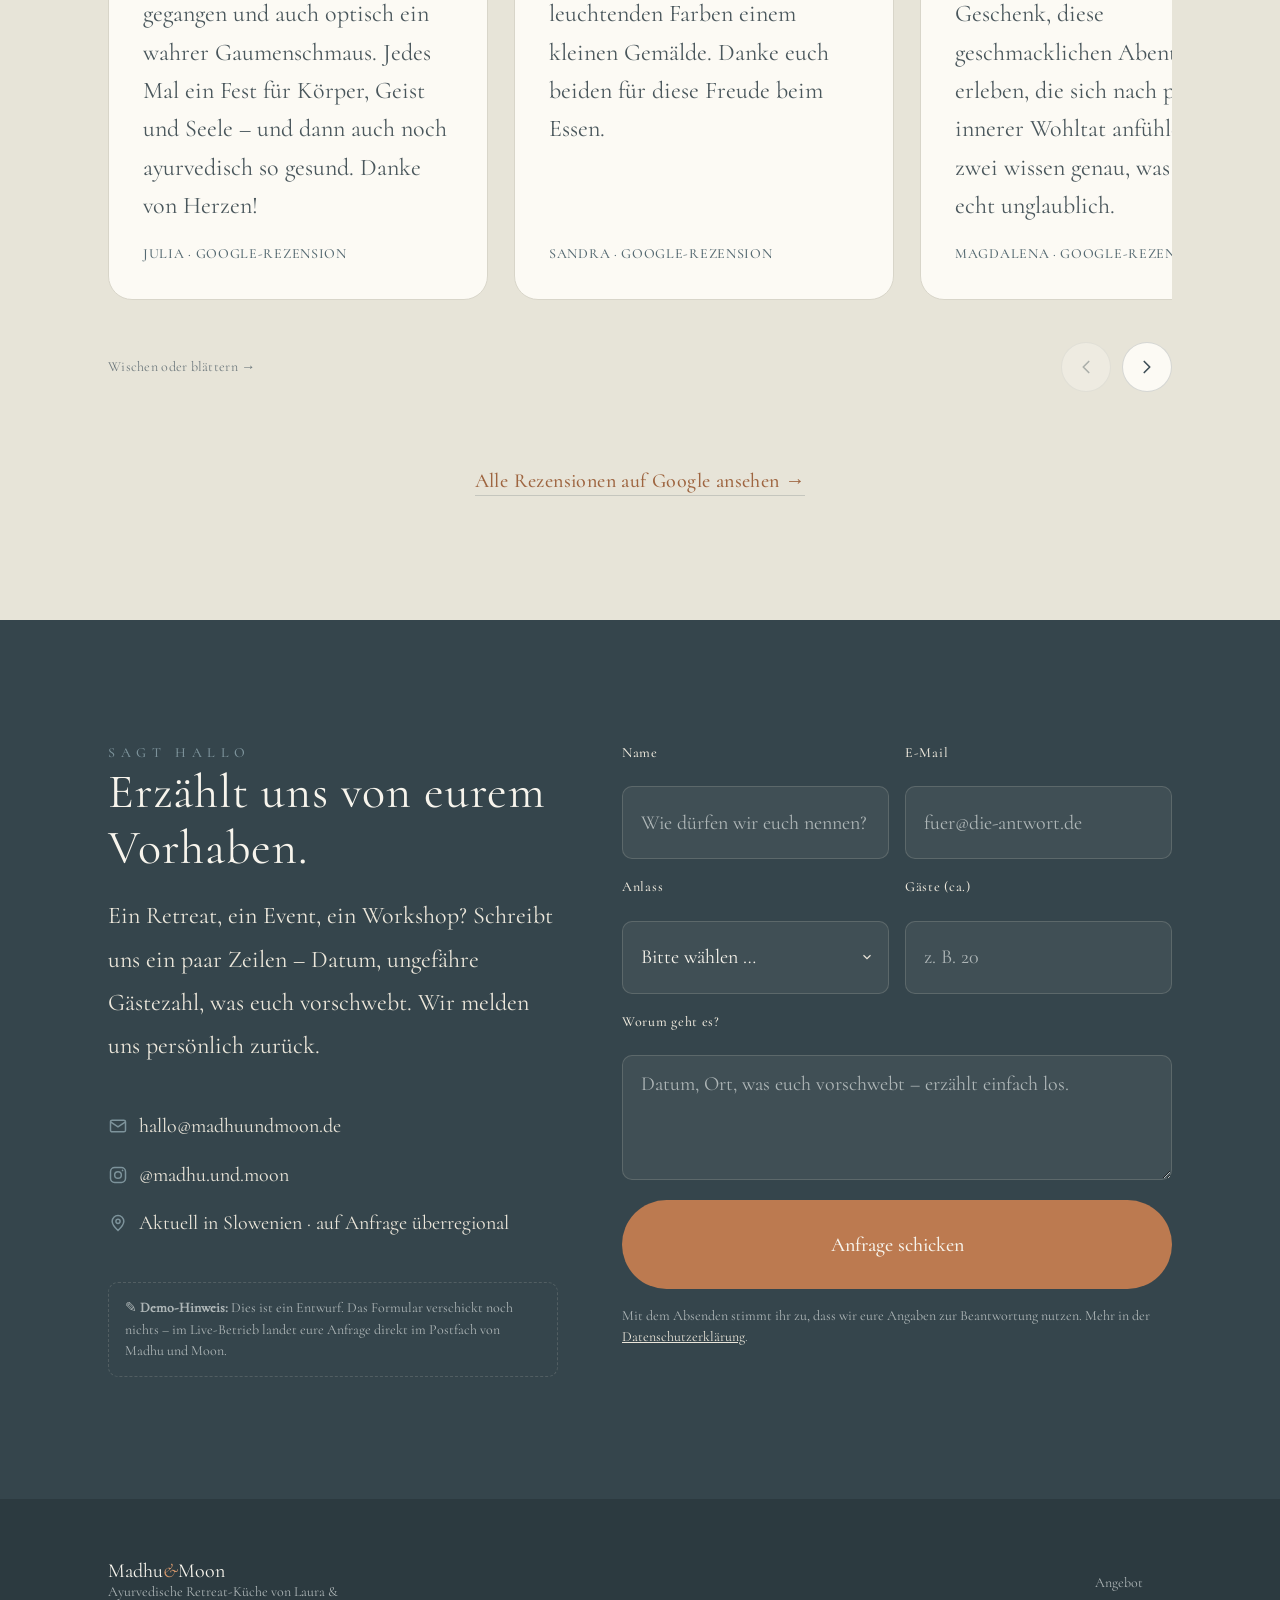
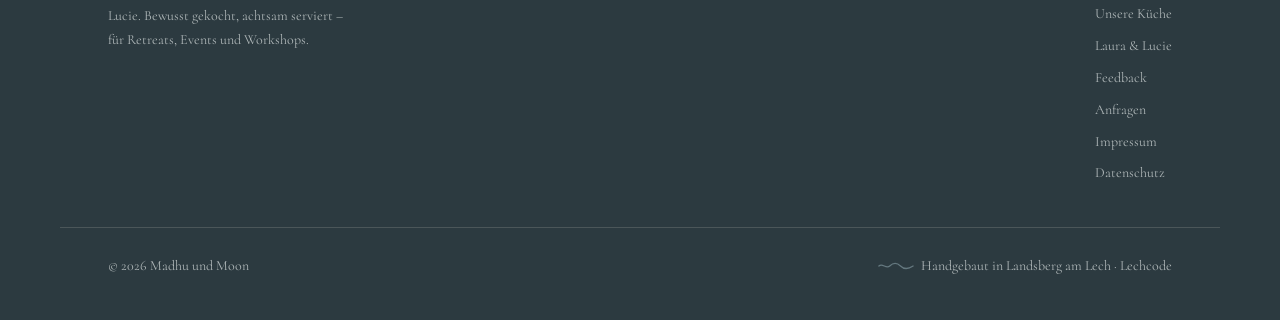
==== commit e31a8bef: "Neue Logos eingebaut: Mond-&-Tropfen-Icon + Wortmarke (transparent freigestellt) in Nav, Icon als Fa" ====
--- a/index.html
+++ b/index.html
@@ -80,7 +80,7 @@
     --sans:"Karla","Karla Fallback",-apple-system,BlinkMacSystemFont,"Segoe UI",Arial,sans-serif;
 
     --radius:16px; --radius-lg:24px; --radius-sm:10px; --pill:999px;
-    --nav-h:104px;
+    --nav-h:90px;
 
     --step--1:clamp(13px, 0.2vw + 12.2px, 14px);
     --step-0:clamp(18px, 0.35vw + 17px, 20px);
@@ -152,7 +152,7 @@
   .nav.scrolled{box-shadow:0 6px 22px rgba(45,58,64,.08)}
   .nav .wrap{display:flex;align-items:center;justify-content:space-between;gap:1rem}
   .brand{display:flex;align-items:center;line-height:0}
-  .brand img{height:68px;width:auto;display:block}
+  .brand img{height:56px;width:auto;display:block}
   .nav-links{display:flex;align-items:center;gap:clamp(18px,2.4vw,34px)}
   .nav-links a:not(.btn){font-weight:500;font-size:.9375rem;letter-spacing:.05em;color:var(--ink);position:relative}
   .nav-links a:not(.btn)::after{content:"";position:absolute;left:0;bottom:-6px;width:0;height:1.5px;
@@ -163,10 +163,10 @@
     align-items:center;justify-content:center;color:var(--ink)}
   .burger svg{width:26px;height:26px}
   @media (max-width:760px){
-    :root{--nav-h:84px}
+    :root{--nav-h:78px}
     .nav-links{display:none}
     .burger{display:flex}
-    .brand img{height:52px}
+    .brand img{height:46px}
   }
 
   .m-menu{position:fixed;inset:0;z-index:99;background:var(--cream);
@@ -413,7 +413,7 @@
   <!-- ============================ NAV ============================ -->
   <header class="nav" id="nav">
     <div class="wrap">
-      <a class="brand" href="#top" aria-label="Madhu &amp; Moon – Startseite"><img src="assets/nav-logo.png" width="900" height="286" alt="Madhu &amp; Moon – Ayurvedische Küche"></a>
+      <a class="brand" href="#top" aria-label="Madhu &amp; Moon – Startseite"><img src="assets/nav-logo.png" width="1000" height="287" alt="Madhu &amp; Moon – Ayurvedische Küche"></a>
       <nav class="nav-links" aria-label="Hauptnavigation">
         <a href="#angebot">Angebot</a>
         <a href="#kueche">Küche</a>
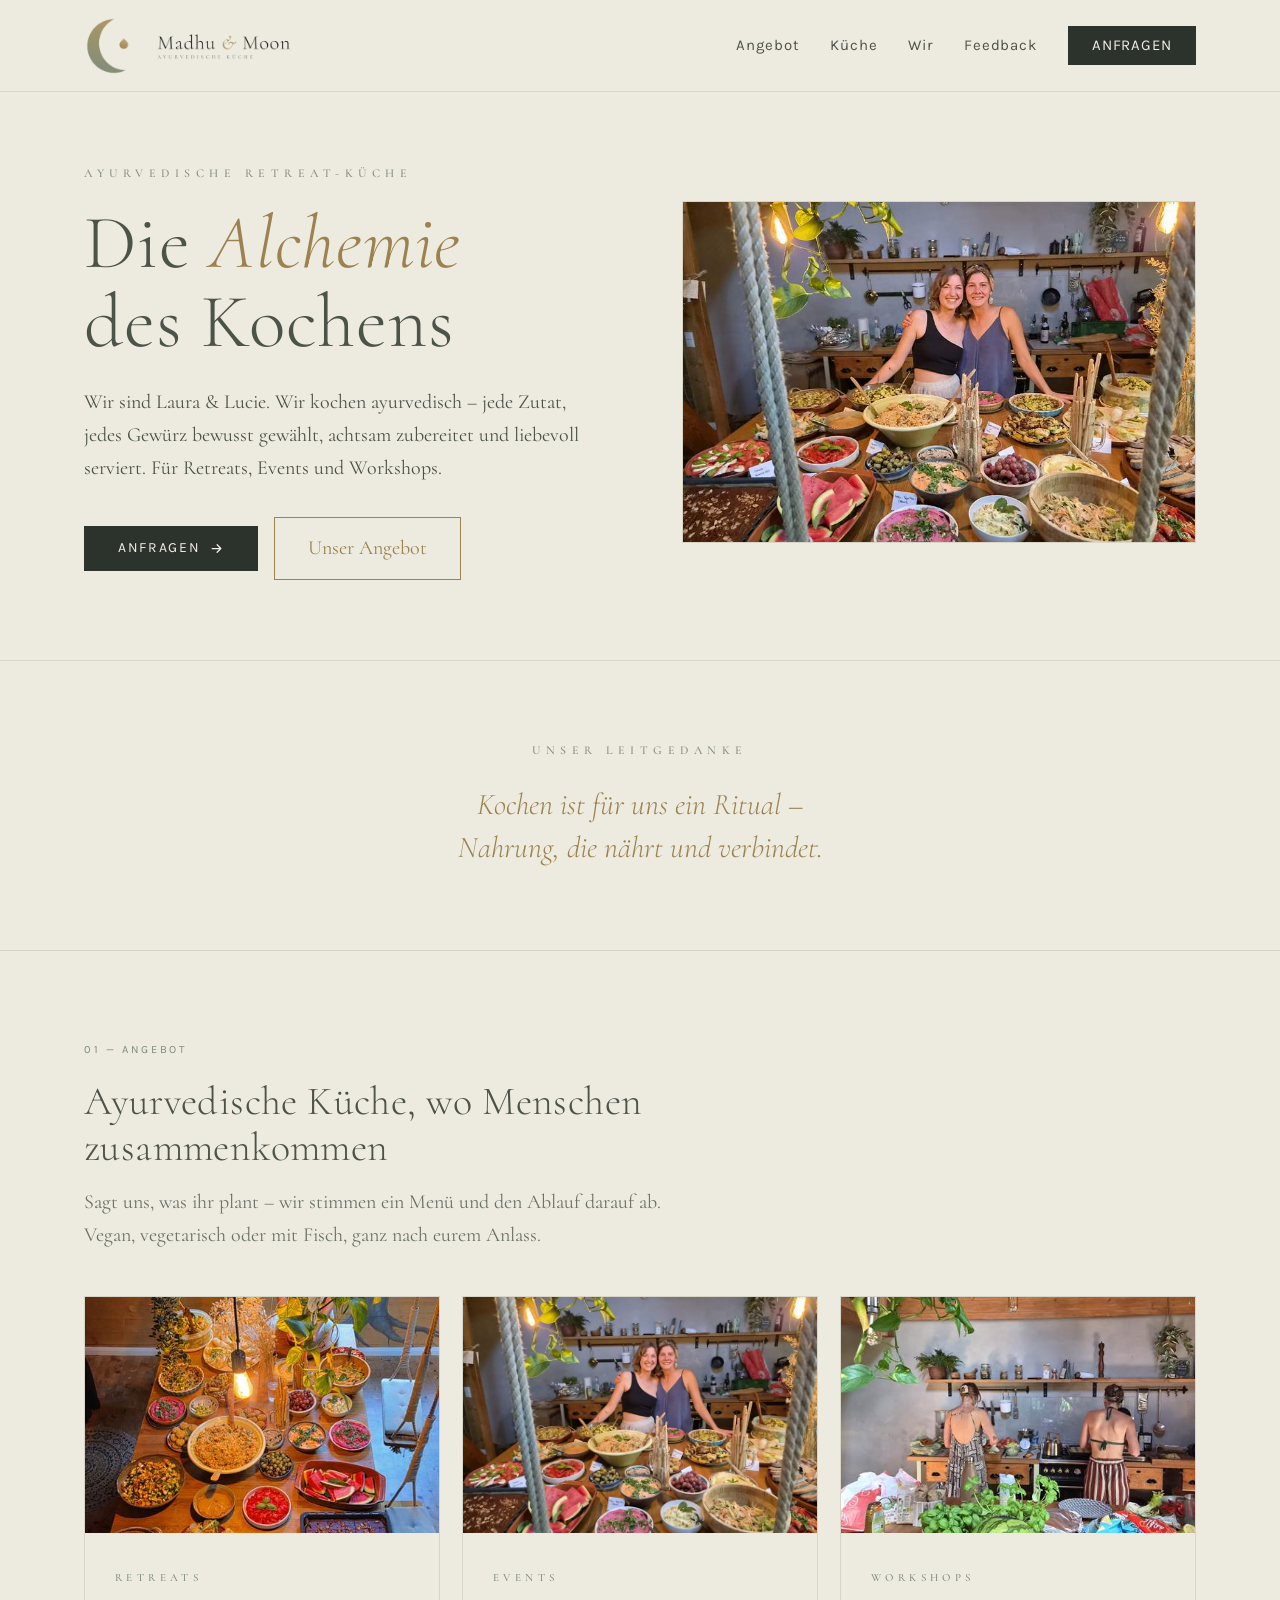
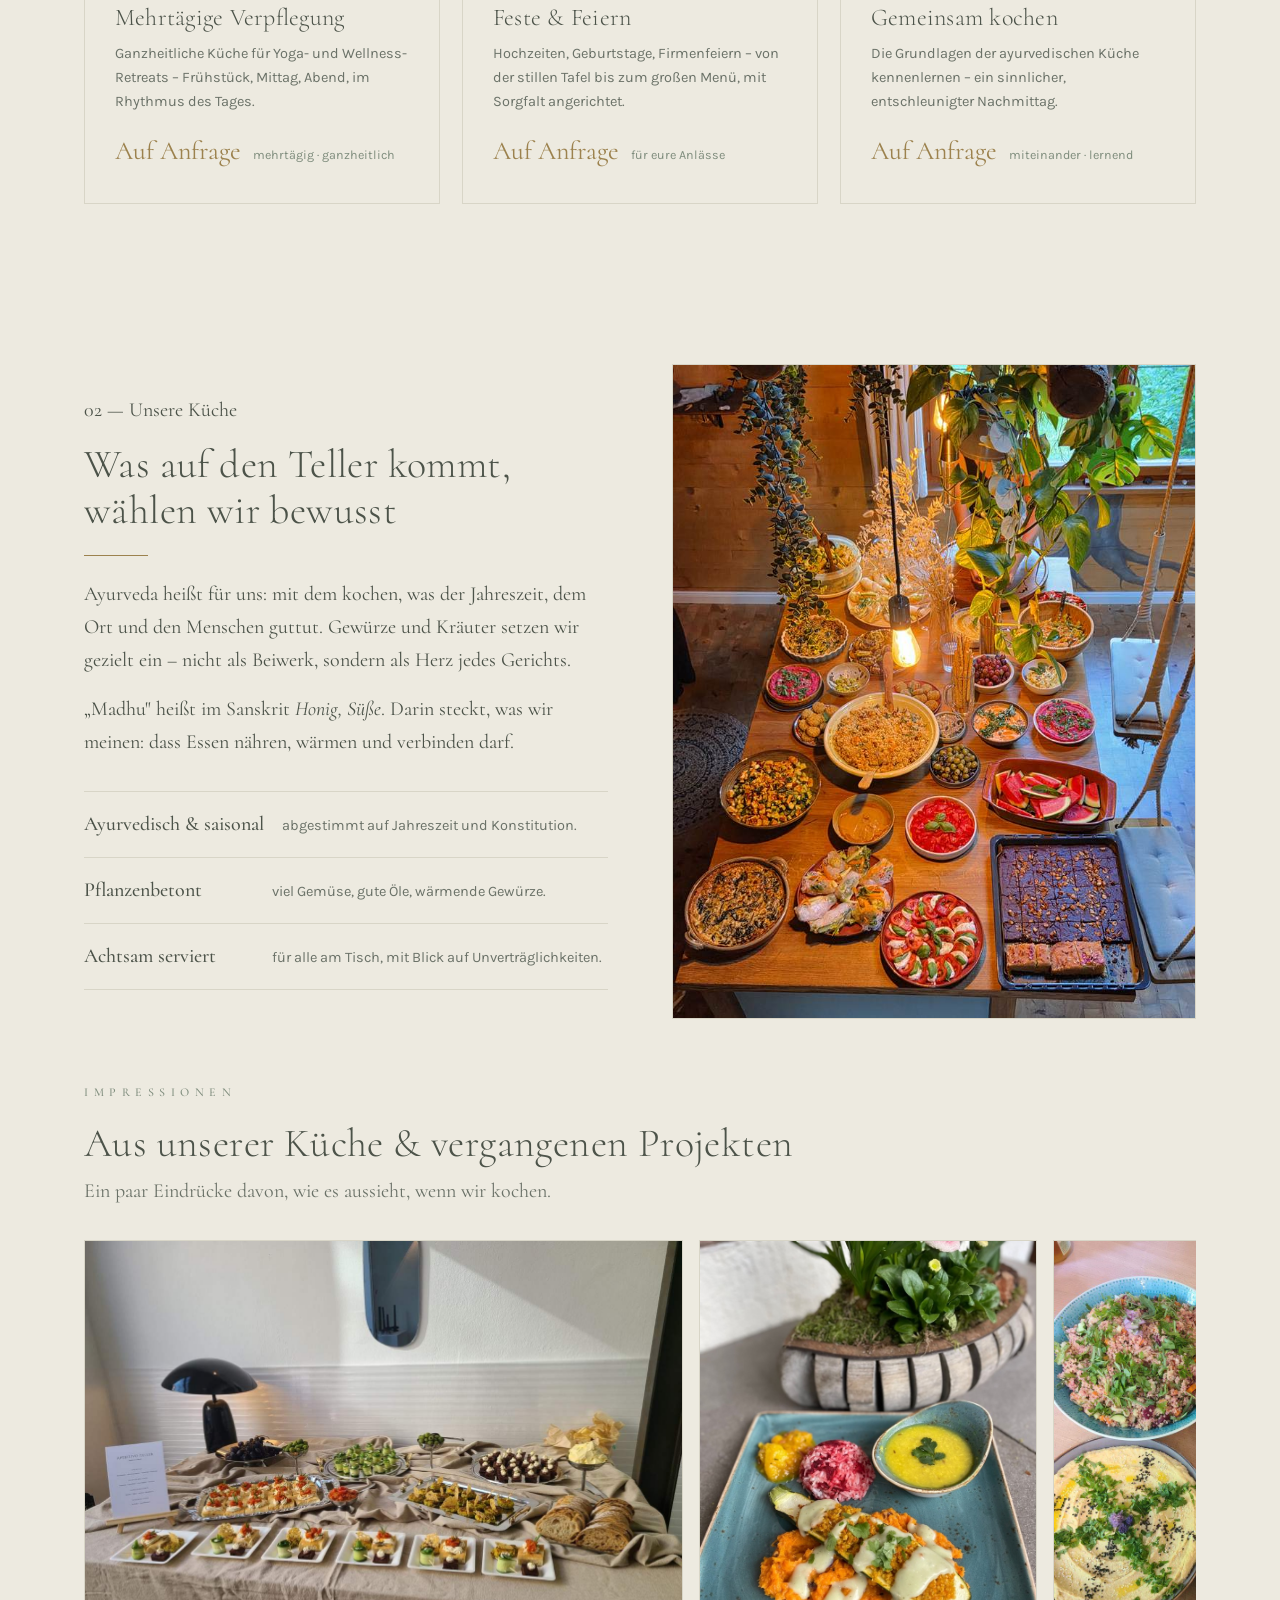
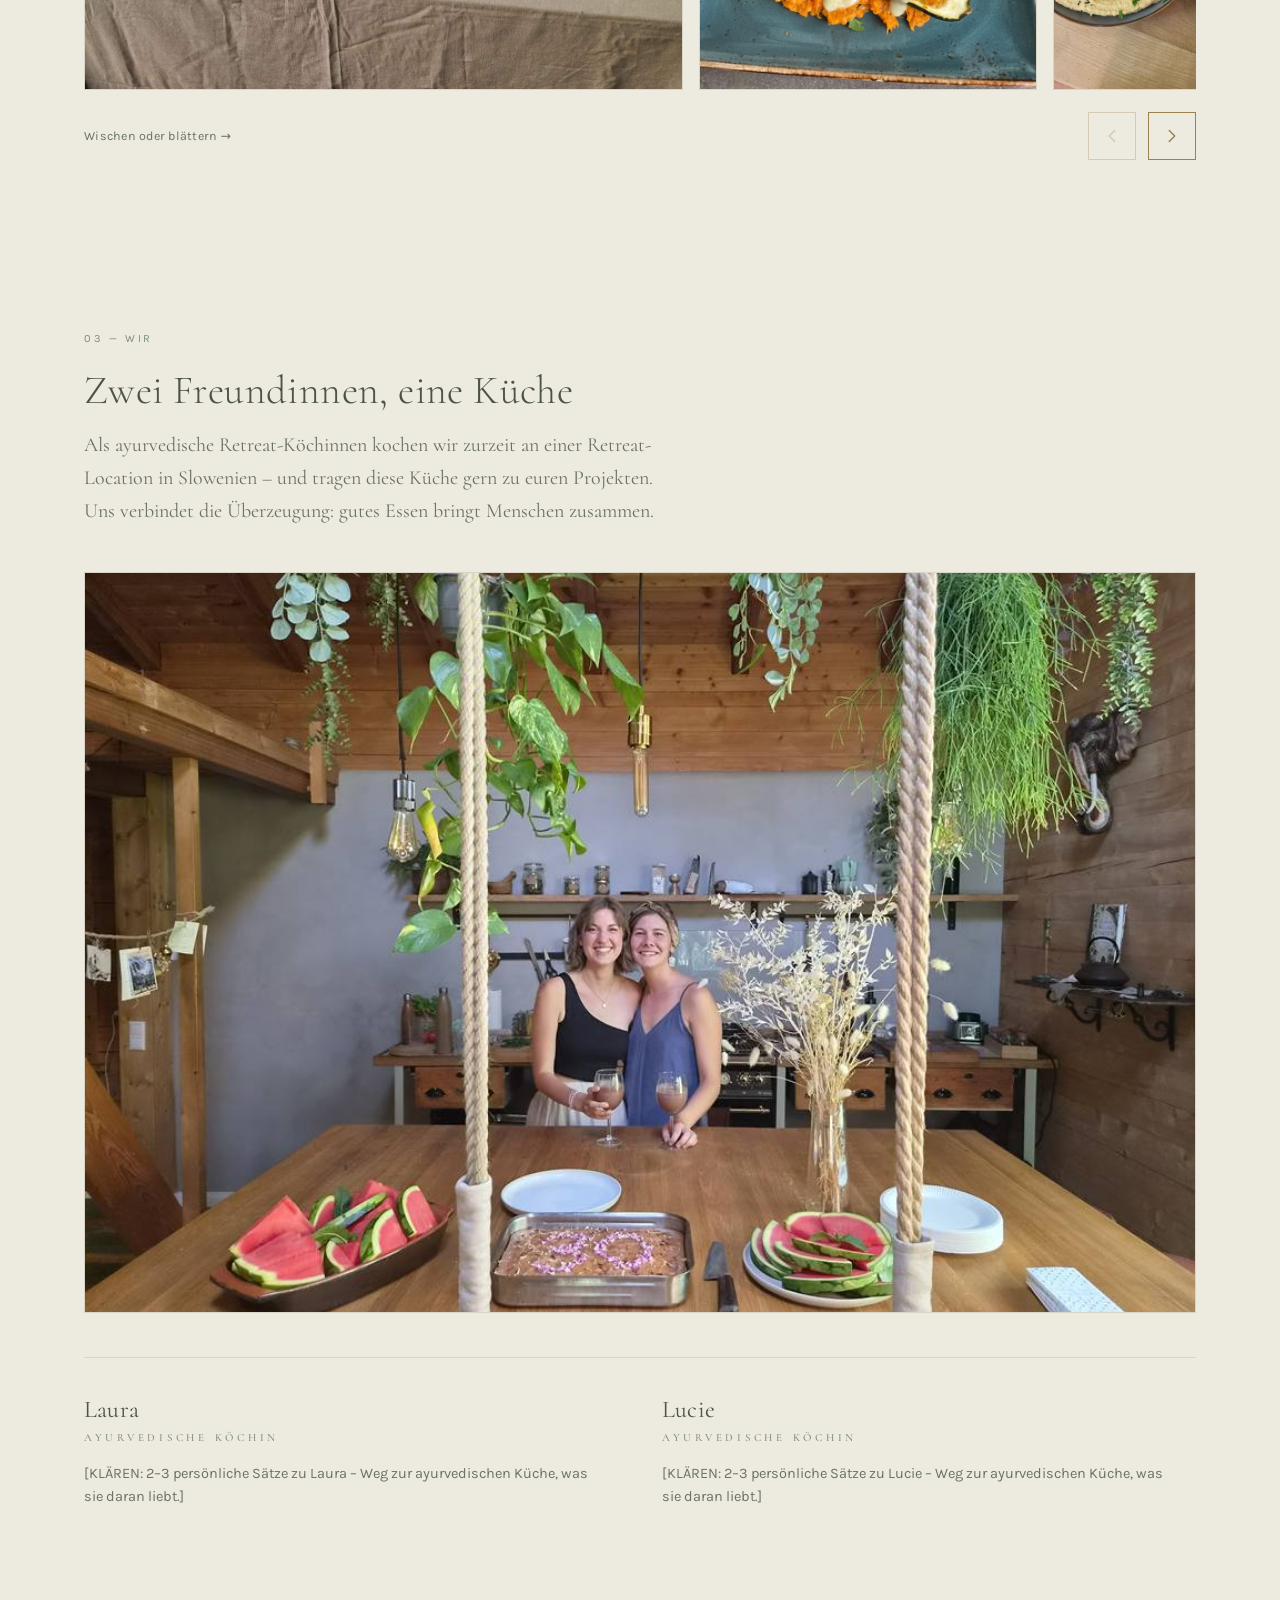
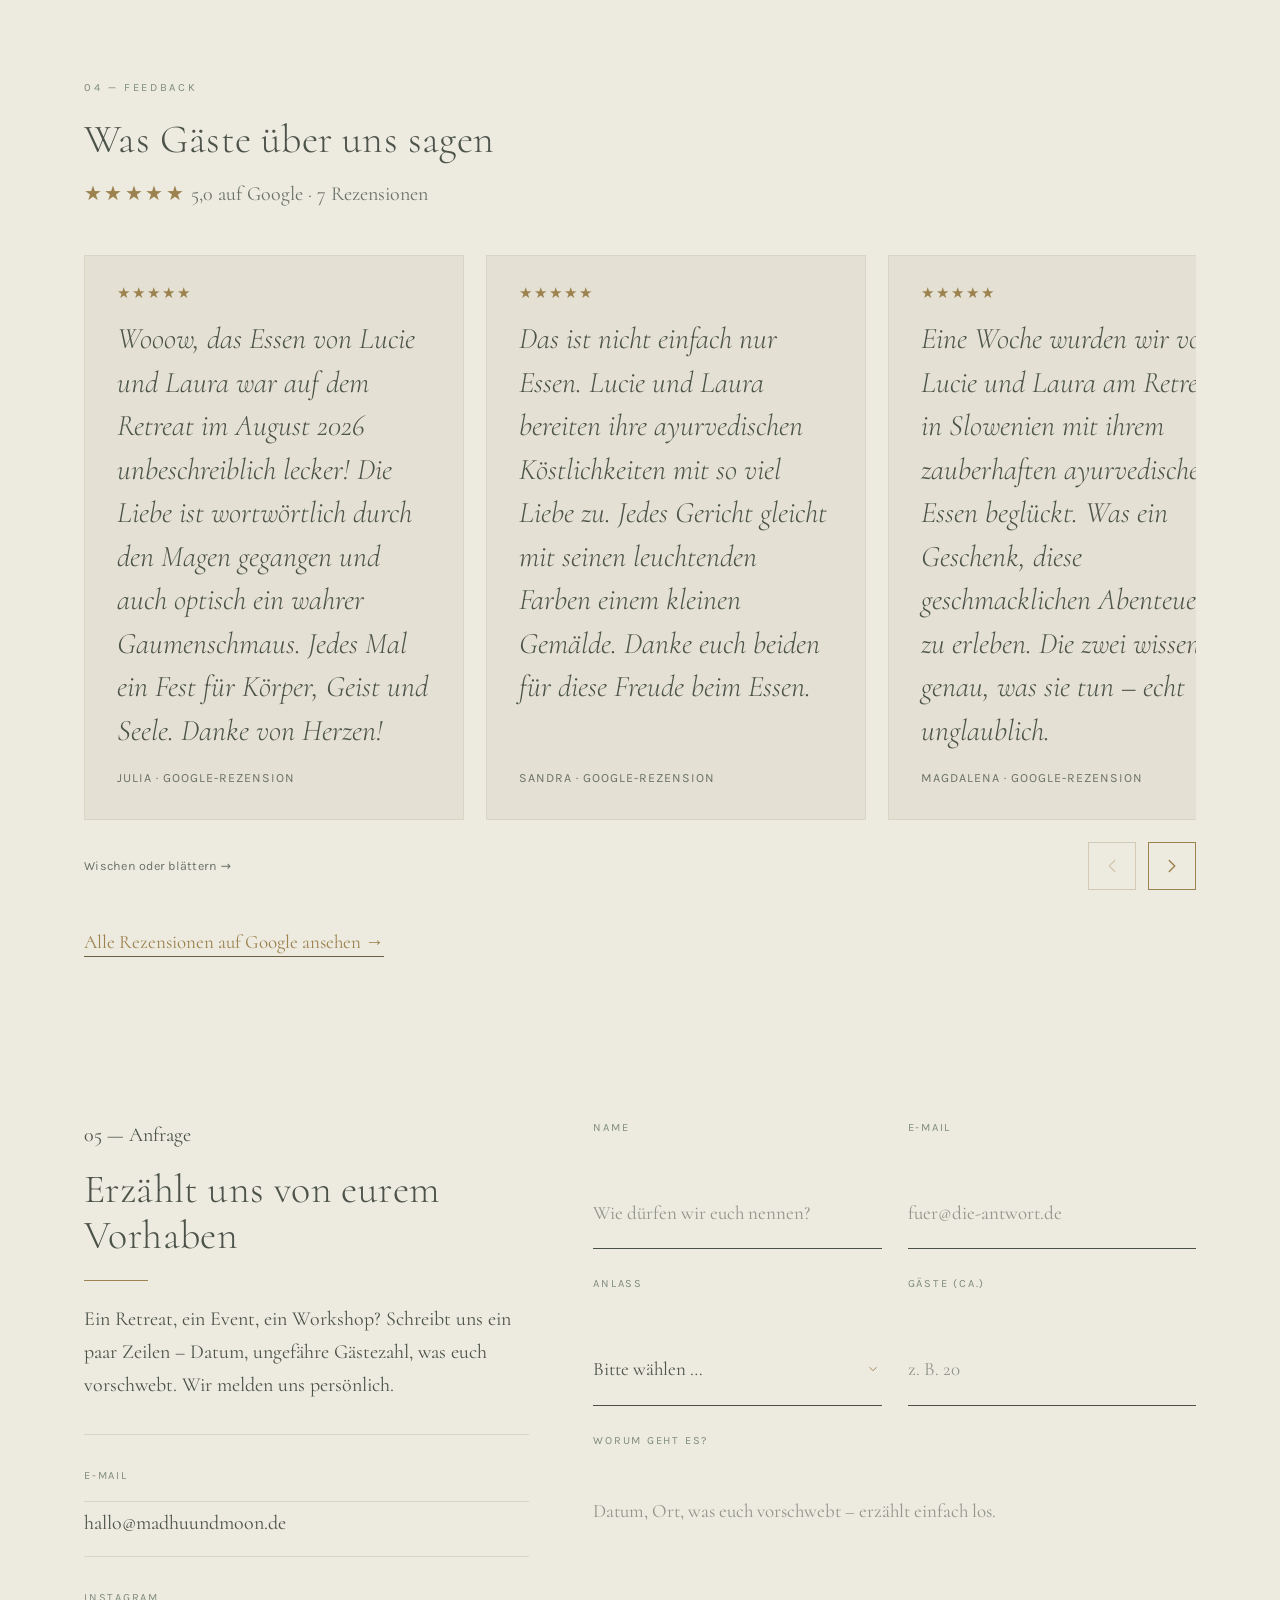
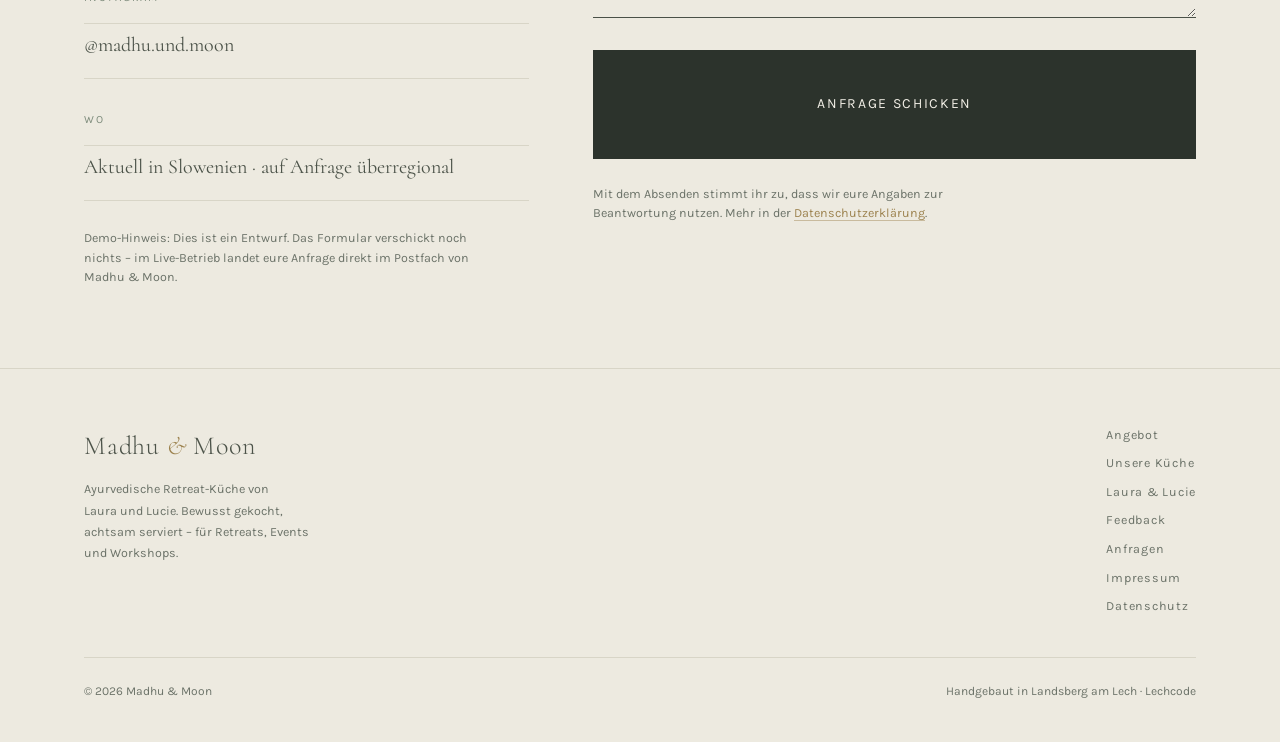
==== commit c0874dce: "Relaunch Design-System Moos & Messing – HELLE (Creme) Variante - Komplett neu nach Handoff: Cormoran" ====
--- a/index.html
+++ b/index.html
@@ -1,106 +1,83 @@
 <!DOCTYPE html>
 <!--
   ╔══════════════════════════════════════════════════════════════════════╗
-  ║  MADHU UND MOON · Ayurvedische Retreat-Küche · Laura & Lucie           ║
-  ║  Lechcode-DEMO (Entwurf, Inhalte-Freigabe vom Kunden) · Single-File.   ║
-  ║  Stil „sanft & feinstofflich": warmes Sand-Neutral + fließendes        ║
-  ║  Hellblau (Akzent) + gedeckte Erde (CTA) — schlicht, artistisch.       ║
-  ║  Instrument Serif + Karla. Botanische SVG; Foto-Slots für echte Bilder.║
+  ║  MADHU & MOON · Ayurvedische Retreat-Küche · Laura & Lucie             ║
+  ║  Design-System „Moos & Messing" (verbindlicher Handoff, Aug 2026).     ║
+  ║  Dunkel als Grundzustand (Tiefmoos) · Messing einziger Akzent · Creme  ║
+  ║  nur für Textseiten. Cormorant + Karla. Keine Radien, keine Schatten;  ║
+  ║  Tiefe über erhabene Flächen + 1-px-Linien. Single-File, kein Build.   ║
   ╠══════════════════════════════════════════════════════════════════════╣
-  ║  ⚠ DEMO — noindex aktiv. Quelle: Sprach-Memo von Lucie (13.07.2026).   ║
-  ║    Fakten daraus übernommen; persönliche Detail-Bios noch [KLÄREN].    ║
-  ║    Bildmaterial vom Kunden freigegeben (Google-Drive) → Galerie-Slots  ║
-  ║    vorbereitet, echte Fotos folgen (web-optimieren nach §4.5).         ║
-  ║    Rechtsseiten = Platzhalter. HWG-neutral: Nahrung/Ayurveda als       ║
-  ║    Erfahrung & Philosophie, KEINE Heilversprechen.                     ║
+  ║  ⚠ DEMO — noindex aktiv. Eigene Fotos (freigegeben). Bios & E-Mail     ║
+  ║    noch [KLÄREN]. Rechtsseiten = Platzhalter (Creme-Theme). HWG-neutral.║
   ╚══════════════════════════════════════════════════════════════════════╝
 -->
-<html lang="de">
+<html lang="de" data-theme="creme">
 <head>
   <meta charset="UTF-8" />
   <meta name="viewport" content="width=device-width, initial-scale=1.0" />
   <script>document.documentElement.classList.add('js');if(location.search.indexOf('foto')>-1)document.documentElement.classList.add('foto');</script>
-  <!-- ENTFERNEN sobald Impressum+Datenschutz live & vom Kunden freigegeben (auf ALLEN Seiten gleichzeitig) -->
+  <!-- ENTFERNEN sobald Impressum+Datenschutz live & freigegeben (auf ALLEN Seiten gleichzeitig) -->
   <meta name="robots" content="noindex, nofollow" />
-  <title>Ayurvedische Retreat-Küche | Madhu und Moon</title>
-  <meta name="description" content="Madhu und Moon – ayurvedische Retreat-Küche von Laura & Lucie. Achtsam gekochte Menüs für Retreats, Events und Workshops. Jetzt unverbindlich anfragen." />
-  <meta property="og:title" content="Madhu und Moon – Ayurvedische Retreat-Küche" />
-  <meta property="og:description" content="Die Alchemie des Kochens: bewusst gewählte Zutaten, achtsam serviert. Küche von Laura & Lucie für Retreats, Events und Workshops." />
+  <title>Ayurvedische Retreat-Küche | Madhu &amp; Moon</title>
+  <meta name="description" content="Madhu & Moon – ayurvedische Retreat-Küche von Laura und Lucie. Achtsam gekochte Menüs für Retreats, Events und Workshops. Jetzt unverbindlich anfragen." />
+  <meta property="og:title" content="Madhu &amp; Moon – Ayurvedische Retreat-Küche" />
+  <meta property="og:description" content="Die Alchemie des Kochens: bewusst gewählte Zutaten, achtsam serviert. Für Retreats, Events und Workshops." />
   <meta property="og:type" content="website" />
   <meta property="og:locale" content="de_DE" />
-  <!-- DEMO: OG zeigt auf die Vorschau-URL (Platzhalter), damit WhatsApp-/Social-Previews laden. Bei Go-Live auf echte Domain. -->
   <meta property="og:url" content="https://lechcode.github.io/madhu-und-moon-vorschau/" />
   <meta property="og:image" content="https://lechcode.github.io/madhu-und-moon-vorschau/assets/og.jpg" />
   <meta property="og:image:width" content="1200" />
   <meta property="og:image:height" content="630" />
-  <meta name="theme-color" content="#F7F4EC" />
+  <meta name="theme-color" content="#EDEAE0" />
   <link rel="icon" href="assets/favicon-64.png" />
   <link rel="apple-touch-icon" href="assets/monogramm-180.png" />
-  <!-- Schriften lokal gehostet (DSGVO: keine Verbindung zu Google) -->
   <link rel="stylesheet" href="assets/fonts.css">
   <link rel="preload" as="font" type="font/woff2" href="assets/fonts/cormorant-300.woff2" crossorigin>
   <link rel="preload" as="font" type="font/woff2" href="assets/fonts/cormorant-400.woff2" crossorigin>
-  <!-- Hero-Foto vorladen (LCP) -->
-  <link rel="preload" as="image" href="assets/hero-duo-800.jpg" imagesrcset="assets/hero-duo-800.jpg 800w, assets/hero-duo-1300.jpg 1300w" imagesizes="(max-width:900px) 92vw, 1100px" fetchpriority="high">
-
-  <!-- JSON-LD: nur belegbare, sichtbare Angaben. Adresse/Telefon/Preis offen (unbestätigt). -->
+  <link rel="preload" as="image" href="assets/hero-duo-800.jpg" imagesrcset="assets/hero-duo-800.jpg 800w, assets/hero-duo-1300.jpg 1300w" imagesizes="(max-width:900px) 92vw, 560px" fetchpriority="high">
+
   <script type="application/ld+json">
   {
     "@context": "https://schema.org",
     "@type": "FoodEstablishment",
     "additionalType": "https://schema.org/CateringBusiness",
-    "name": "Madhu und Moon",
-    "description": "Ayurvedische Retreat-Küche von Laura & Lucie – achtsam gekochte Menüs für Retreats, Events und Workshops.",
+    "name": "Madhu & Moon",
+    "description": "Ayurvedische Retreat-Küche von Laura und Lucie – achtsam gekochte Menüs für Retreats, Events und Workshops.",
     "url": "https://lechcode.github.io/madhu-und-moon-vorschau/",
     "image": "https://lechcode.github.io/madhu-und-moon-vorschau/assets/og.jpg",
-    "servesCuisine": ["Ayurvedisch", "Pflanzenbetont", "Saisonal"],
+    "servesCuisine": ["Ayurvedisch", "Saisonal", "Pflanzenbetont"],
     "sameAs": ["https://www.instagram.com/madhu.und.moon/"]
   }
   </script>
 
   <style>
   /* ================================================================
-     1 · TOKENS — „sanft & feinstofflich": Sand-Neutral · Hellblau (Fluss)
-        · gedeckte Erde (CTA) · weicher Schiefer (dunkle Flächen)
+     1 · TOKENS — „Moos & Messing" (Handoff, verbindlich)
      ================================================================ */
   :root{
-    --paper:#F7F4EC; --cream:#E7E4D8; --cream-2:#DCD8CA; --white:#FCFAF4;
-    --ink:#3D4E56;            /* Headlines — Ink Blaugrau */
-    --text:#4A575C;          /* Fließtext (Body) */
-    --text-soft:#6F7A7E;     /* Sekundär / Muted */
-    --clay:#BC7A50; --clay-deep:#9E6540; --clay-soft:#EEDCCB; --clay-bright:#DB9A6D;  /* Terrakotta-Akzent (bright = auf dunkel) */
-    --mist:#7D939B; --mist-soft:#D7DFE1; --mist-deep:#566A72;   /* Rauchblau – sekundär / Eyebrow (deep = AA-Text) */
-    --slate:#35454C; --slate-deep:#2C3A40;   /* dunkle, ruhige Flächen */
-    --bone:#ECE7DB; --bone-dim:#AEB6B7;       /* Text auf dunkel */
-
-    --line:#D8D5C9; --line-2:rgba(61,78,86,.20);
-    --line-d:rgba(236,231,219,.16);
-
-    --serif:"Cormorant","Cormorant Fallback",Georgia,"Times New Roman",serif;
-    --sans:"Karla","Karla Fallback",-apple-system,BlinkMacSystemFont,"Segoe UI",Arial,sans-serif;
-
-    --radius:16px; --radius-lg:24px; --radius-sm:10px; --pill:999px;
-    --nav-h:90px;
-
-    --step--1:clamp(13px, 0.2vw + 12.2px, 14px);
-    --step-0:clamp(18px, 0.35vw + 17px, 20px);
-    --step-1:clamp(21px, 0.5vw + 19px, 24px);
-    --step-2:clamp(25px, 1.3vw + 21px, 31px);
-    --step-3:clamp(33px, 3vw + 24px, 48px);
-    --step-4:clamp(44px, 5.5vw + 24px, 74px);
-    --step-5:clamp(48px, 8vw + 18px, 104px);
-
-    --lh-tight:1.06; --lh-snug:1.16; --lh-body:1.7; --lh-relaxed:1.8;
-    --ls-display:.02em; --ls-label:.4em;
-
-    --space-2:clamp(14px, 1.6vw, 18px);
-    --space-3:clamp(20px, 2.4vw, 26px);
-    --space-4:clamp(30px, 3.6vw, 42px);
-    --space-5:clamp(44px, 6vw, 72px);
-    --space-6:clamp(66px, 9.5vw, 128px);
-
-    --wrap:1160px; --wrap-narrow:740px;
+    --tiefmoos:#1E2320; --erhoben:#2A302A; --creme:#EDEAE0;
+    --messing:#C0A87A; --messing-dunkel:#9C824E; --messing-hell:#E6D5AC; --salbei:#7E8C7C;
+    --text:#EDEAE0; --text-2:#9AA298; --linie:#333A35;
+
+    --serif:"Cormorant","Cormorant Fallback",Georgia,serif;
+    --sans:"Karla","Karla Fallback",system-ui,sans-serif;
+
+    --maxw:1240px; --gutter:22px; --pad-x:clamp(24px,5vw,72px);
+    --nav-h:92px;
     --ease:cubic-bezier(.22,.61,.36,1);
+
+    /* Typo-Skala (responsive Annäherung an die Handoff-Werte) */
+    --t-h1:clamp(40px, 4.8vw + 20px, 76px);
+    --t-h2:clamp(28px, 2vw + 18px, 40px);
+    --t-h3:clamp(22px, .5vw + 19px, 24px);
+    --t-body:clamp(18px, .5vw + 16px, 20px);
+    --t-quote:clamp(22px, 1.4vw + 16px, 30px);
+    --label-spacing:.46em;
+  }
+  /* Creme-Theme (Textseiten): hier nur als Klasse verfügbar, s. Rechtsseiten */
+  [data-theme="creme"]{
+    --tiefmoos:#EDEAE0; --erhoben:#E4E0D3; --messing:#9C824E;
+    --text:#4C5349; --text-2:#6B7268; --linie:#D8D5C7; --salbei:#7E8C7C;
   }
 
   /* ================================================================
@@ -109,306 +86,252 @@
   *,*::before,*::after{box-sizing:border-box;margin:0;padding:0}
   html{-webkit-text-size-adjust:100%;scroll-behavior:smooth}
   @media (prefers-reduced-motion:reduce){html{scroll-behavior:auto}}
-  body{
-    font-family:var(--serif);font-size:var(--step-0);line-height:var(--lh-body);
-    color:var(--text);background:var(--paper);
-    -webkit-font-smoothing:antialiased;text-rendering:optimizeLegibility;
-    overflow-x:clip;
-  }
-  h1,h2,h3{font-family:var(--serif);font-weight:400;color:var(--ink);
-    line-height:var(--lh-snug);letter-spacing:var(--ls-display)}
-  a{color:inherit;text-decoration:none}
+  body{font-family:var(--serif);font-weight:400;font-size:var(--t-body);line-height:1.65;
+    color:var(--text);background:var(--tiefmoos);
+    -webkit-font-smoothing:antialiased;text-rendering:optimizeLegibility;overflow-x:clip}
+  h1,h2,h3,h4{font-family:var(--serif);color:var(--text);font-weight:300;letter-spacing:.01em}
   img{max-width:100%;display:block}
-  ::selection{background:var(--mist-soft);color:var(--ink)}
-  :focus-visible{outline:2.5px solid var(--mist-deep);outline-offset:3px;border-radius:3px}
-
-  .wrap{width:100%;max-width:var(--wrap);margin-inline:auto;padding-inline:clamp(20px,5vw,48px)}
-  .narrow{max-width:var(--wrap-narrow)}
-  section{padding-block:var(--space-6)}
-
-  .eyebrow{font-family:var(--serif);font-weight:500;font-size:var(--step--1);
-    letter-spacing:var(--ls-label);text-transform:uppercase;color:var(--mist-deep)}
-  .lead{font-size:var(--step-1);color:var(--text);line-height:var(--lh-relaxed);max-width:54ch}
-
-  .skip{position:absolute;left:16px;top:-60px;z-index:200;background:var(--ink);color:var(--paper);
-    padding:12px 18px;border-radius:var(--radius-sm);font-weight:500;transition:top .2s var(--ease)}
-  .skip:focus{top:14px}
-
-  /* Buttons */
-  .btn{display:inline-flex;align-items:center;gap:.6em;font-family:var(--serif);font-weight:500;
-    font-size:var(--step-0);padding:.92em 1.5em;border-radius:var(--pill);cursor:pointer;
-    border:1.5px solid transparent;transition:transform .25s var(--ease),background .25s var(--ease),color .25s var(--ease),border-color .25s var(--ease);line-height:1}
-  .btn-primary{background:var(--clay);color:var(--paper)}
-  .btn-primary:hover{background:var(--clay-deep);transform:translateY(-2px)}
-  .btn-ghost{background:transparent;color:var(--ink);border-color:var(--line-2)}
-  .btn-ghost:hover{border-color:var(--ink);transform:translateY(-2px)}
-
-  /* ================================================================
-     3 · NAV
-     ================================================================ */
-  .nav{position:fixed;inset:0 0 auto 0;height:var(--nav-h);z-index:100;
-    display:flex;align-items:center;background:var(--paper);border-bottom:1px solid var(--line);
-    transition:box-shadow .3s var(--ease)}
-  .nav.scrolled{box-shadow:0 6px 22px rgba(45,58,64,.08)}
-  .nav .wrap{display:flex;align-items:center;justify-content:space-between;gap:1rem}
-  .brand{display:flex;align-items:center;line-height:0}
-  .brand img{height:56px;width:auto;display:block}
-  .nav-links{display:flex;align-items:center;gap:clamp(18px,2.4vw,34px)}
-  .nav-links a:not(.btn){font-weight:500;font-size:.9375rem;letter-spacing:.05em;color:var(--ink);position:relative}
-  .nav-links a:not(.btn)::after{content:"";position:absolute;left:0;bottom:-6px;width:0;height:1.5px;
-    background:var(--mist-deep);transition:width .25s var(--ease)}
-  .nav-links a:not(.btn):hover::after{width:100%}
-  .nav .btn{padding:.6em 1.15em}
-  .burger{display:none;background:none;border:0;cursor:pointer;width:44px;height:44px;
-    align-items:center;justify-content:center;color:var(--ink)}
+  a{color:var(--messing);text-decoration:none;border-bottom:1px solid color-mix(in oklab,var(--messing) 45%,transparent);
+    transition:color 160ms ease,border-color 160ms ease}
+  a:hover{color:var(--messing-hell);border-bottom-color:var(--messing-hell)}
+  ::selection{background:var(--messing);color:var(--tiefmoos)}
+  :focus-visible{outline:2px solid var(--messing);outline-offset:3px}
+
+  .wrap{width:100%;max-width:var(--maxw);margin-inline:auto;padding-inline:var(--pad-x)}
+  section{padding-block:clamp(56px,8vw,80px)}
+  .measure{max-width:58ch}
+
+  /* Typo-Rollen */
+  .display,h1{font-size:var(--t-h1);line-height:1.04;letter-spacing:.01em}
+  h2{font-size:var(--t-h2);line-height:1.15}
+  h3{font-size:var(--t-h3);line-height:1.3;font-weight:500}
+  p{max-width:58ch;text-wrap:pretty}
+  em{font-style:italic}
+  .amp{font-style:italic;color:var(--messing)}
+  .label{font-family:var(--serif);font-weight:500;font-size:12px;letter-spacing:var(--label-spacing);
+    text-transform:uppercase;color:var(--salbei);display:block}
+  .lead{font-size:var(--t-body);color:var(--text);max-width:52ch}
+  .quote{font-family:var(--serif);font-weight:300;font-style:italic;font-size:var(--t-quote);
+    line-height:1.45;color:var(--messing);max-width:44ch}
+
+  /* Sektionskopf */
+  .sec-head{max-width:60ch}
+  .sec-head .num{font-family:var(--sans);font-weight:400;font-size:11px;letter-spacing:.24em;text-transform:uppercase;color:var(--salbei)}
+  .sec-head h2{margin-top:14px}
+  .sec-head p{margin-top:16px;color:var(--text-2)}
+  .rule{width:64px;height:1px;background:var(--messing);border:0;margin:22px 0}
+
+  /* ================================================================
+     3 · BUTTONS & LINKS (Handoff-Komponenten)
+     ================================================================ */
+  .btn{display:inline-flex;align-items:center;gap:.6em;font-family:var(--sans);font-weight:400;
+    font-size:14px;letter-spacing:.12em;text-transform:uppercase;padding:15px 34px;border:0;
+    background:var(--messing);color:#1E2320;cursor:pointer;border-radius:0;line-height:1;
+    transition:background-color 160ms ease,color 160ms ease}
+  .btn:hover{background:var(--messing-hell);color:#1E2320}
+  .btn-ghost{background:transparent;color:var(--messing);border:1px solid var(--messing);padding:14px 33px}
+  .btn-ghost:hover{background:var(--messing);color:#1E2320}
+  .btn svg{width:15px;height:15px}
+  .cta-row{display:flex;flex-wrap:wrap;gap:16px;align-items:center;margin-top:32px}
+  .tlink{font-family:var(--serif);font-size:19px;color:var(--messing);border-bottom:1px solid #6B5F42;padding-bottom:3px}
+  /* Helle (Creme) Variante: dunkler CTA + Messing-Details, „hell mit dunkleren Akzenten" */
+  [data-theme="creme"] .btn{background:#2C332C;color:#F2EFE6}
+  [data-theme="creme"] .btn:hover{background:#1E2320;color:#F2EFE6}
+  [data-theme="creme"] .nav-links .btn:hover{color:#F2EFE6}
+  [data-theme="creme"] .btn-ghost{background:transparent;color:var(--messing);border-color:var(--messing)}
+  [data-theme="creme"] .btn-ghost:hover{background:#2C332C;color:#F2EFE6;border-color:#2C332C}
+  [data-theme="creme"] ::selection{background:var(--messing);color:#F2EFE6}
+  [data-theme="creme"] form .btn{color:#F2EFE6}
+
+  /* ================================================================
+     4 · NAV
+     ================================================================ */
+  .nav{position:fixed;inset:0 0 auto 0;height:var(--nav-h);z-index:100;background:var(--tiefmoos);
+    border-bottom:1px solid var(--linie);transition:box-shadow .3s var(--ease)}
+  .nav .wrap{height:100%;display:flex;align-items:center;justify-content:space-between;gap:22px}
+  .brand{display:flex;align-items:center;line-height:0;border:0}
+  .brand img{height:60px;width:auto;display:block}
+  .nav-links{display:flex;align-items:center;gap:clamp(20px,2.4vw,36px)}
+  .nav-links a{font-family:var(--sans);font-weight:400;font-size:15px;letter-spacing:.06em;color:var(--text);border:0}
+  .nav-links a:hover{color:var(--messing)}
+  .nav-links .btn{padding:12px 24px}
+  .nav-links .btn:hover{color:#1E2320}
+  .burger{display:none;background:none;border:0;cursor:pointer;width:46px;height:46px;color:var(--text);align-items:center;justify-content:center}
   .burger svg{width:26px;height:26px}
-  @media (max-width:760px){
-    :root{--nav-h:78px}
+  @media (max-width:860px){
+    :root{--nav-h:74px}
     .nav-links{display:none}
     .burger{display:flex}
     .brand img{height:46px}
   }
-
-  .m-menu{position:fixed;inset:0;z-index:99;background:var(--cream);
-    display:flex;flex-direction:column;justify-content:center;gap:.4rem;padding:var(--space-5);
-    opacity:0;visibility:hidden;transform:translateY(-8px);transition:opacity .3s var(--ease),transform .3s var(--ease),visibility .3s}
-  .m-menu.open{opacity:1;visibility:visible;transform:none}
-  .m-menu a{font-family:var(--serif);font-size:var(--step-3);color:var(--ink);padding:.25em 0;border-bottom:1px solid var(--line)}
-  .m-menu .btn{margin-top:1.4rem;justify-content:center;font-family:var(--serif)}
-  .m-close{position:absolute;top:16px;right:clamp(16px,5vw,40px);background:none;border:0;cursor:pointer;color:var(--ink);width:44px;height:44px}
+  .m-menu{position:fixed;inset:0;z-index:99;background:var(--tiefmoos);display:flex;flex-direction:column;
+    justify-content:center;gap:6px;padding:var(--pad-x);opacity:0;visibility:hidden;transition:opacity .3s var(--ease),visibility .3s}
+  .m-menu.open{opacity:1;visibility:visible}
+  .m-menu a{font-family:var(--serif);font-weight:300;font-size:34px;color:var(--text);padding:.2em 0;border-bottom:1px solid var(--linie)}
+  .m-menu a .amp{color:var(--messing)}
+  .m-menu .btn{margin-top:24px;justify-content:center;align-self:flex-start}
+  .m-close{position:absolute;top:18px;right:var(--pad-x);background:none;border:0;cursor:pointer;color:var(--text);width:46px;height:46px}
   .m-close svg{width:28px;height:28px}
 
   /* ================================================================
-     4 · HERO / HEADER — großes Logo + Claim + Foto (zentriert)
-     ================================================================ */
-  .hero{position:relative;padding-top:calc(var(--nav-h) + var(--space-5));padding-bottom:var(--space-6);overflow:hidden}
-  .hero-grid{display:grid;grid-template-columns:1.05fr .95fr;gap:clamp(32px,5vw,64px);align-items:center}
-  .hero-copy{text-align:left}
-  .hero .eyebrow{margin-bottom:var(--space-2)}
-  .hero h1{font-family:var(--serif);font-weight:400;font-size:var(--step-4);line-height:1.1;
-    letter-spacing:var(--ls-display);color:var(--ink);max-width:14ch;margin-bottom:var(--space-3)}
-  .hero h1 em{font-style:italic;color:var(--clay)}
-  .hero .lead{max-width:46ch;font-size:var(--step-1);margin-bottom:var(--space-4)}
-  .hero-cta{display:flex;flex-wrap:wrap;gap:14px;align-items:center}
-  .hero-photo{border-radius:var(--radius-lg);overflow:hidden;border:1px solid var(--line);
-    box-shadow:0 30px 64px -30px rgba(45,58,64,.42)}
-  .hero-photo img{width:100%;height:auto;display:block}
+     5 · HERO — Split (Text links, Foto rechts)
+     ================================================================ */
+  .hero{padding-top:calc(var(--nav-h) + clamp(40px,6vw,72px));padding-bottom:clamp(56px,8vw,80px)}
+  .hero-grid{display:grid;grid-template-columns:1.02fr .98fr;gap:clamp(32px,5vw,64px);align-items:center}
+  .hero h1{margin-top:20px;max-width:12ch}
+  .hero h1 em{color:var(--messing)}
+  .hero .lead{margin-top:24px}
+  .hero-figure{border:1px solid var(--linie);background:var(--erhoben);aspect-ratio:3/2;overflow:hidden}
+  .hero-figure img{width:100%;height:100%;object-fit:cover;display:block}
   @media (max-width:860px){
-    .hero{padding-top:calc(var(--nav-h) + var(--space-4))}
-    .hero-grid{grid-template-columns:1fr;gap:var(--space-4)}
-    .hero-photo{max-width:560px}
+    .hero-grid{grid-template-columns:1fr;gap:32px}
+    .hero-figure{order:2}
   }
 
   /* ================================================================
-     5 · ETHOS-BAND (Zitat)
-     ================================================================ */
-  .ethos{background:var(--slate);color:var(--bone);text-align:center;position:relative;overflow:hidden}
-  .ethos::before{content:"";position:absolute;inset:0;
-    background:radial-gradient(64% 90% at 50% 0%,rgba(157,180,188,.16),transparent 70%)}
-  .ethos .wrap{position:relative}
-  .ethos .eyebrow{color:var(--mist)}
-  .ethos p{font-family:var(--serif);font-size:var(--step-3);line-height:1.36;color:var(--paper);
-    max-width:24ch;margin:var(--space-3) auto 0;letter-spacing:.005em}
-  .ethos p em{font-style:italic;color:var(--mist)}
-
-  /* ================================================================
-     6 · ANGEBOT (Karten)
-     ================================================================ */
-  .sec-head{max-width:62ch}
-  .sec-head h2{font-size:var(--step-3);margin:var(--space-2) 0 var(--space-2)}
-  .sec-head p{color:var(--text-soft);max-width:54ch}
-  .cards{display:grid;grid-template-columns:repeat(3,1fr);gap:clamp(16px,2.2vw,26px);margin-top:var(--space-5)}
-  .card{background:var(--white);border:1px solid var(--line);border-radius:var(--radius-lg);
-    padding:clamp(24px,3vw,36px);display:flex;flex-direction:column;gap:.7rem;
-    transition:transform .3s var(--ease),box-shadow .3s var(--ease),border-color .3s var(--ease)}
-  .card:hover{transform:translateY(-4px);box-shadow:0 18px 40px rgba(59,53,44,.08);border-color:var(--line-2)}
-  .card .ic{width:40px;height:40px;color:var(--mist-deep);margin-bottom:.3rem}
-  .card h3{font-size:var(--step-2)}
-  .card p{color:var(--text-soft);font-size:var(--step-0)}
-  .card .tag{margin-top:auto;font-family:var(--serif);font-weight:500;font-size:var(--step--1);
-    letter-spacing:.12em;text-transform:uppercase;color:var(--clay-deep)}
-  @media (max-width:820px){.cards{grid-template-columns:1fr;max-width:460px}}
-
-  /* ================================================================
-     7 · KÜCHE / PHILOSOPHIE
-     ================================================================ */
-  .kitchen{background:var(--cream)}
-  .kitchen .grid{display:grid;grid-template-columns:1.05fr .95fr;gap:clamp(30px,5vw,72px);align-items:center}
-  .kitchen h2{font-size:var(--step-3);margin-block:var(--space-2)}
-  .kitchen p+p{margin-top:1rem}
-  .kitchen .principles{list-style:none;margin-top:var(--space-4);display:grid;gap:.9rem}
-  .kitchen .principles li{display:flex;gap:.8rem;align-items:flex-start;color:var(--text)}
-  .kitchen .principles svg{flex:0 0 auto;width:22px;height:22px;color:var(--mist-deep);margin-top:3px}
-  .kitchen-visual{position:relative;aspect-ratio:4/5;border-radius:var(--radius-lg);overflow:hidden;
-    border:1px solid var(--line);box-shadow:0 26px 54px -24px rgba(59,53,44,.34)}
-  .kitchen-visual img{width:100%;height:100%;object-fit:cover;display:block}
-  @media (max-width:820px){.kitchen .grid{grid-template-columns:1fr}.kitchen-visual{max-width:360px;margin-inline:auto;order:-1}}
-
-  /* ================================================================
-     8 · ÜBER UNS
-     ================================================================ */
-  .about{text-align:center}
-  .about .names{font-family:var(--serif);font-style:italic;color:var(--mist-deep);font-size:var(--step-2);margin-top:.3rem}
-  .about-photo{max-width:900px;margin:var(--space-5) auto 0;border-radius:var(--radius-lg);overflow:hidden;
-    border:1px solid var(--line);box-shadow:0 26px 54px -26px rgba(59,53,44,.34)}
-  .about-photo img{width:100%;height:auto;display:block}
-  .duo{display:grid;grid-template-columns:1fr 1fr;gap:clamp(20px,3vw,40px);margin-top:var(--space-5);text-align:left}
-  .person{background:var(--white);border:1px solid var(--line);border-radius:var(--radius-lg);padding:clamp(22px,3vw,34px);
-    display:flex;flex-direction:column;gap:.6rem}
-  .person .avatar{width:70px;height:70px;border-radius:50%;background:linear-gradient(150deg,var(--mist-soft),var(--clay-soft));
-    display:flex;align-items:center;justify-content:center;font-family:var(--serif);font-size:30px;color:var(--mist-deep)}
-  .person h3{font-size:var(--step-2)}
-  .person .role{font-family:var(--serif);font-weight:500;font-size:var(--step--1);letter-spacing:.1em;text-transform:uppercase;color:var(--clay-deep)}
-  .person p{color:var(--text-soft)}
-  @media (max-width:680px){.duo{grid-template-columns:1fr;max-width:420px;margin-inline:auto}}
-
-  /* ================================================================
-     9 · GALERIE / IMPRESSIONEN
-     ================================================================ */
-  .gallery{background:var(--cream)}
-  .gallery .sec-head{text-align:center;margin-inline:auto}
-  /* Masonry via CSS-Columns – gemischte Hoch-/Querformate wie ein Moodboard */
-  .g-grid{margin-top:var(--space-5);columns:3;column-gap:clamp(10px,1.4vw,16px)}
-  .g-item{break-inside:avoid;margin-bottom:clamp(10px,1.4vw,16px);border-radius:var(--radius);
-    overflow:hidden;border:1px solid var(--line);display:block;position:relative;
-    box-shadow:0 14px 30px -20px rgba(59,53,44,.3)}
-  .g-item img{width:100%;height:auto;display:block}
-  @media (max-width:820px){.g-grid{columns:2}}
-  @media (max-width:420px){.g-grid{columns:1}}
-
-  /* ================================================================
-     10 · ABLAUF (3 Schritte)
-     ================================================================ */
-  .steps-grid{display:grid;grid-template-columns:repeat(3,1fr);gap:clamp(20px,3vw,40px);margin-top:var(--space-5);counter-reset:s}
-  .step{position:relative;padding-top:var(--space-3)}
-  .step::before{counter-increment:s;content:"0" counter(s);font-family:var(--serif);font-size:var(--step-3);
-    color:var(--mist-deep);display:block;margin-bottom:.4rem}
-  .step h3{font-size:var(--step-2);margin-bottom:.4rem}
-  .step p{color:var(--text-soft)}
-  .step .dur{font-size:var(--step--1);font-weight:500;letter-spacing:.08em;text-transform:uppercase;color:var(--clay-deep);margin-top:.5rem;display:block}
-  @media (max-width:760px){.steps-grid{grid-template-columns:1fr;max-width:440px}}
-
-  /* ================================================================
-     11 · KONTAKT / ANFRAGE (Demo-Formular) — zentrale Sektion
-     ================================================================ */
-  .contact{background:var(--slate);color:var(--bone)}
-  .contact .grid{display:grid;grid-template-columns:.9fr 1.1fr;gap:clamp(30px,5vw,72px)}
-  .contact h2{color:var(--paper);font-size:var(--step-3)}
-  .contact .eyebrow{color:var(--mist)}
-  .contact .lead{color:var(--bone);margin-top:var(--space-2)}
-  .contact .info{margin-top:var(--space-4);display:grid;gap:.9rem}
-  .contact .info a,.contact .info span{display:flex;gap:.7rem;align-items:center;color:var(--bone)}
-  .contact .info svg{width:20px;height:20px;color:var(--mist);flex:0 0 auto}
-  .demo-note{margin-top:var(--space-4);padding:14px 16px;border:1px dashed var(--line-d);border-radius:var(--radius-sm);
-    font-size:var(--step--1);color:var(--bone-dim);line-height:1.55}
-  form{display:grid;gap:1rem}
-  .field{display:grid;gap:.4rem}
-  label{font-weight:500;font-size:var(--step--1);letter-spacing:.05em;color:var(--bone)}
-  input,select,textarea{font-family:var(--serif);font-size:var(--step-0);color:var(--paper);
-    background:rgba(247,243,236,.06);border:1px solid var(--line-d);border-radius:var(--radius-sm);
-    padding:.8em .9em;width:100%}
-  input::placeholder,textarea::placeholder{color:var(--bone-dim)}
-  input:focus,select:focus,textarea:focus{outline:none;border-color:var(--mist);background:rgba(247,243,236,.1)}
-  textarea{resize:vertical;min-height:110px}
-  select{appearance:none;background-image:url("data:image/svg+xml,%3Csvg xmlns='http://www.w3.org/2000/svg' width='14' height='14' viewBox='0 0 24 24' fill='none' stroke='%23ECE6DA' stroke-width='2'%3E%3Cpath d='M6 9l6 6 6-6'/%3E%3C/svg%3E");background-repeat:no-repeat;background-position:right 14px center}
-  .row{display:grid;grid-template-columns:1fr 1fr;gap:1rem}
-  .hp{position:absolute;left:-9999px;opacity:0}
-  form .btn-primary{justify-content:center;margin-top:.3rem}
-  .form-msg{font-size:var(--step-0);padding:12px 14px;border-radius:var(--radius-sm);display:none}
-  .form-msg.show{display:block}
-  .form-msg.ok{background:rgba(157,180,188,.16);color:var(--mist-soft);border:1px solid var(--mist)}
-  .privacy-line{font-size:var(--step--1);color:var(--bone-dim);line-height:1.5}
-  .privacy-line a{color:var(--bone);text-decoration:underline}
-  @media (max-width:820px){.contact .grid{grid-template-columns:1fr}.row{grid-template-columns:1fr}}
-
-  /* ================================================================
-     12 · FOOTER
-     ================================================================ */
-  .footer{background:var(--slate-deep);color:var(--bone-dim);padding-block:var(--space-5) var(--space-4)}
-  .footer .wrap{display:flex;flex-wrap:wrap;justify-content:space-between;gap:var(--space-4)}
-  .footer .brand{color:var(--paper);margin-bottom:.6rem}
-  .footer .brand em{color:var(--clay-bright);font-style:italic}
-  .footer-col p{max-width:34ch;font-size:var(--step--1);line-height:1.7}
-  .footer nav{display:grid;gap:.5rem}
-  .footer nav a{font-size:var(--step--1);color:var(--bone-dim)}
-  .footer nav a:hover{color:var(--paper)}
-  .footer-bottom{border-top:1px solid var(--line-d);margin-top:var(--space-4);padding-top:var(--space-3);
-    display:flex;flex-wrap:wrap;justify-content:space-between;gap:1rem;font-size:var(--step--1)}
-  .footer-bottom .lech{display:inline-flex;align-items:center;gap:.5em}
-  .footer-bottom .lech svg{width:36px;height:8px;color:var(--mist);opacity:.7}
-
-  /* ================================================================
-     12b · IMPRESSIONEN-SLIDER (in „Unsere Küche")
-     ================================================================ */
-  .impressions{margin-top:var(--space-6)}
-  .impressions .imp-head{max-width:60ch;margin-bottom:var(--space-4)}
-  .impressions .imp-head h3{font-size:var(--step-3);margin-top:var(--space-2)}
-  .impressions .imp-head p{color:var(--text-soft);margin-top:.4rem}
-  .slider{position:relative;overflow:hidden}
-  .slider-track{display:flex;gap:clamp(12px,1.4vw,18px);transition:transform .45s var(--ease);will-change:transform}
-  .slide{flex:0 0 auto;height:clamp(300px,52vh,520px);border-radius:var(--radius-lg);overflow:hidden;background:var(--cream-2)}
+     6 · LEITGEDANKE (Zitat-Band)
+     ================================================================ */
+  .ethos{text-align:center;border-block:1px solid var(--linie)}
+  .ethos .label{margin-bottom:22px}
+  .ethos .quote{margin-inline:auto;max-width:30ch}
+
+  /* ================================================================
+     7 · ANGEBOT (Karten)
+     ================================================================ */
+  .cards{display:flex;flex-wrap:wrap;gap:22px;margin-top:44px}
+  .card{flex:1 1 320px;border:1px solid var(--linie);display:flex;flex-direction:column;background:var(--tiefmoos)}
+  .card-img{aspect-ratio:3/2;background:var(--erhoben);overflow:hidden}
+  .card-img img{width:100%;height:100%;object-fit:cover}
+  .card-body{padding:26px 30px 30px}
+  .card .cat{font-family:var(--serif);font-weight:500;font-size:11px;letter-spacing:.4em;text-transform:uppercase;color:var(--salbei)}
+  .card h3{font-weight:300;font-size:clamp(26px,2vw+16px,30px);line-height:1.2;color:var(--text);margin:12px 0 10px}
+  .card p{font-family:var(--sans);font-size:14.5px;line-height:1.65;color:var(--text-2);margin-bottom:16px}
+  .card .price{display:flex;align-items:baseline;gap:12px;margin-top:auto}
+  .card .price .p{font-family:var(--serif);font-size:26px;color:var(--messing)}
+  .card .price .z{font-family:var(--sans);font-size:12.5px;color:var(--salbei)}
+
+  /* ================================================================
+     8 · SPLIT (Küche) + Prinzipien
+     ================================================================ */
+  .split{display:grid;grid-template-columns:1fr 1fr;gap:clamp(32px,5vw,64px);align-items:center}
+  .split .rule{margin:22px 0}
+  .split p+p{margin-top:16px}
+  .principles{list-style:none;margin-top:32px;border-top:1px solid var(--linie)}
+  .principles li{padding:16px 0;border-bottom:1px solid var(--linie);display:flex;gap:18px;align-items:baseline}
+  .principles .k{color:var(--text);font-weight:500;white-space:nowrap;min-width:8.5em}
+  .principles .v{color:var(--text-2);font-family:var(--sans);font-size:14.5px;line-height:1.6}
+  .media{border:1px solid var(--linie);background:var(--erhoben);aspect-ratio:4/5;overflow:hidden}
+  .media img{width:100%;height:100%;object-fit:cover}
+  @media (max-width:860px){.split{grid-template-columns:1fr}.split .media{order:-1}}
+
+  /* ================================================================
+     9 · IMPRESSIONEN-SLIDER
+     ================================================================ */
+  .impressions{margin-top:64px}
+  .impressions .label{margin-bottom:14px}
+  .impressions h3{font-weight:300;font-size:var(--t-h2);margin-bottom:6px}
+  .impressions .cap{color:var(--text-2)}
+  .slider{position:relative;overflow:hidden;margin-top:32px}
+  .slider-track{display:flex;gap:16px;transition:transform .45s var(--ease);will-change:transform}
+  .slide{flex:0 0 auto;height:clamp(300px,50vh,480px);border:1px solid var(--linie);background:var(--erhoben);overflow:hidden}
   .slide img{height:100%;width:auto;max-width:none;display:block;object-fit:cover}
   @media (prefers-reduced-motion:reduce){.slider-track{transition:none}}
-  .slider-nav{display:flex;gap:.7rem;margin-top:var(--space-3);align-items:center}
-  .slider-hint{margin-right:auto;font-size:var(--step--1);color:var(--text-soft);letter-spacing:.02em}
-  .slider-btn{width:50px;height:50px;border-radius:var(--pill);border:1px solid var(--line-2);
-    background:var(--white);color:var(--ink);cursor:pointer;display:flex;align-items:center;justify-content:center;
-    transition:background .25s var(--ease),border-color .25s var(--ease),opacity .25s var(--ease)}
-  .slider-btn:hover{background:var(--cream);border-color:var(--ink)}
-  .slider-btn:disabled{opacity:.35;cursor:default}
-  .slider-btn svg{width:22px;height:22px}
-  @media (prefers-reduced-motion:reduce){.slider-track{scroll-behavior:auto}}
-
-  /* ================================================================
-     12c · FEEDBACK / Stimmen
-     ================================================================ */
-  .feedback{background:var(--cream)}
-  .feedback .sec-head{text-align:center;max-width:60ch;margin-inline:auto}
-  .feedback .sec-head h2{font-size:var(--step-3);margin:var(--space-2) 0}
-  .feedback .sec-head p{color:var(--text-soft);margin-inline:auto}
-  .feedback .rating{margin-top:var(--space-2);font-size:var(--step-1);color:var(--ink)}
-  .feedback .rating .st{color:var(--clay);letter-spacing:.12em}
-  .quote .stars{color:var(--clay);letter-spacing:.14em;font-size:.95rem;line-height:1}
-  .grev{text-align:center;margin-top:var(--space-5)}
-  .grev a{color:var(--clay-deep);font-weight:500;letter-spacing:.02em;border-bottom:1px solid var(--line-2);padding-bottom:2px}
-  .grev a:hover{border-bottom-color:var(--clay-deep)}
-  .q-slider{position:relative;overflow:hidden;margin-top:var(--space-5)}
-  .q-track{display:flex;gap:clamp(16px,2.2vw,26px);transition:transform .45s var(--ease);will-change:transform;align-items:stretch}
-  .q-nav{display:flex;gap:.7rem;align-items:center;justify-content:center;margin-top:var(--space-4)}
-  .quote{flex:0 0 auto;width:min(380px,82vw);background:var(--white);border:1px solid var(--line);border-radius:var(--radius-lg);
-    padding:clamp(24px,3vw,34px);display:flex;flex-direction:column;gap:1rem}
-  .quote .mark{font-family:var(--serif);font-size:2.6rem;line-height:.5;color:var(--mist);height:1.1rem}
-  .quote p{font-size:var(--step-1);line-height:1.6;color:var(--text)}
-  .quote .who{margin-top:auto;font-size:var(--step--1);font-weight:500;letter-spacing:.05em;color:var(--mist-deep);text-transform:uppercase}
-  .quote.placeholder{border-style:dashed;background:transparent}
-  .quote.placeholder p{color:var(--text-soft);font-style:italic}
-
-  /* ================================================================
-     13 · REVEALS
-     ================================================================ */
-  .js .reveal{opacity:0;transform:translateY(22px);transition:opacity .6s var(--ease),transform .6s var(--ease)}
+
+  /* eckige Nav-Buttons (kein Radius) für Slider & Karussell */
+  .snav{display:flex;gap:12px;align-items:center;margin-top:22px}
+  .shint{margin-right:auto;font-family:var(--sans);font-size:12.5px;letter-spacing:.02em;color:var(--text-2)}
+  .sbtn{width:48px;height:48px;border:1px solid var(--messing);background:transparent;color:var(--messing);
+    cursor:pointer;display:flex;align-items:center;justify-content:center;border-radius:0;
+    transition:background-color 160ms ease,color 160ms ease,opacity 160ms ease}
+  .sbtn:hover{background:var(--messing);color:#1E2320}
+  .sbtn:disabled{opacity:.3;cursor:default}
+  .sbtn svg{width:22px;height:22px}
+
+  /* ================================================================
+     10 · ÜBER UNS
+     ================================================================ */
+  .about-photo{border:1px solid var(--linie);background:var(--erhoben);aspect-ratio:3/2;overflow:hidden;margin-top:44px}
+  .about-photo img{width:100%;height:100%;object-fit:cover}
+  .bios{display:grid;grid-template-columns:1fr 1fr;gap:44px;margin-top:44px;border-top:1px solid var(--linie);padding-top:36px}
+  .bios h3{font-weight:400;margin-bottom:4px}
+  .bios .role{font-family:var(--serif);font-weight:500;font-size:11px;letter-spacing:.34em;text-transform:uppercase;color:var(--salbei);display:block;margin-bottom:14px}
+  .bios p{font-family:var(--sans);font-size:14.5px;line-height:1.65;color:var(--text-2)}
+  @media (max-width:680px){.bios{grid-template-columns:1fr;gap:28px}}
+
+  /* ================================================================
+     11 · FEEDBACK (Karussell)
+     ================================================================ */
+  .rating{margin-top:16px;font-size:var(--t-body);color:var(--text)}
+  .rating .st{color:var(--messing);letter-spacing:.12em}
+  .q-slider{position:relative;overflow:hidden;margin-top:44px}
+  .q-track{display:flex;gap:22px;transition:transform .45s var(--ease);will-change:transform;align-items:stretch}
+  .qcard{flex:0 0 auto;width:min(380px,82vw);border:1px solid var(--linie);background:var(--erhoben);
+    padding:30px 32px;display:flex;flex-direction:column;gap:16px}
+  .qcard .stars{color:var(--messing);letter-spacing:.14em;font-size:15px;line-height:1}
+  .qcard p{font-family:var(--serif);font-weight:300;font-style:italic;font-size:var(--t-quote);line-height:1.45;color:var(--text)}
+  .qcard .who{margin-top:auto;font-family:var(--sans);font-size:12.5px;letter-spacing:.08em;text-transform:uppercase;color:var(--text-2)}
+  .grev{margin-top:36px}
+
+  /* ================================================================
+     12 · KONTAKT (Formular)
+     ================================================================ */
+  .contact-grid{display:grid;grid-template-columns:.85fr 1.15fr;gap:clamp(32px,5vw,64px)}
+  .contact .info{margin-top:32px;border-top:1px solid var(--linie)}
+  .contact .info a,.contact .info span{display:block;padding:16px 0;border-bottom:1px solid var(--linie);color:var(--text);border-left:0;border-right:0;border-top:0}
+  .contact .info a:hover{color:var(--messing)}
+  .contact .info .l{font-family:var(--sans);font-size:11px;letter-spacing:.16em;text-transform:uppercase;color:var(--salbei);display:block;margin-bottom:5px}
+  .demo-note{margin-top:28px;font-family:var(--sans);font-size:12.5px;line-height:1.55;color:var(--text-2)}
+  form{display:grid;gap:26px}
+  .field{display:grid;gap:7px}
+  .field label{font-family:var(--sans);font-weight:400;font-size:11px;letter-spacing:.16em;text-transform:uppercase;color:var(--salbei)}
+  input,select,textarea{font-family:var(--serif);font-size:19px;color:var(--text);background:transparent;
+    border:0;border-bottom:1px solid #4A5148;padding:8px 0;width:100%;transition:border-color 160ms ease}
+  input::placeholder,textarea::placeholder{color:var(--text-2);opacity:.7}
+  input:focus,select:focus,textarea:focus{outline:none;border-bottom-color:var(--messing)}
+  textarea{resize:vertical;min-height:96px;line-height:1.5}
+  select{appearance:none;background-image:url("data:image/svg+xml,%3Csvg xmlns='http://www.w3.org/2000/svg' width='14' height='14' viewBox='0 0 24 24' fill='none' stroke='%239C824E' stroke-width='1.6'%3E%3Cpath d='M6 9l6 6 6-6'/%3E%3C/svg%3E");background-repeat:no-repeat;background-position:right 2px center}
+  .row2{display:grid;grid-template-columns:1fr 1fr;gap:26px}
+  .hp{position:absolute;left:-9999px}
+  form .btn{justify-content:center;margin-top:6px}
+  .form-msg{font-family:var(--sans);font-size:14px;padding:14px 16px;border:1px solid var(--messing);color:var(--messing-hell);display:none}
+  .form-msg.show{display:block}
+  .privacy-line{font-family:var(--sans);font-size:12.5px;line-height:1.5;color:var(--text-2)}
+  @media (max-width:860px){.contact-grid{grid-template-columns:1fr}}
+  @media (max-width:520px){.row2{grid-template-columns:1fr}}
+
+  /* ================================================================
+     13 · FOOTER
+     ================================================================ */
+  .footer{border-top:1px solid var(--linie);padding-block:56px 40px}
+  .footer-top{display:flex;flex-wrap:wrap;justify-content:space-between;gap:40px;align-items:flex-start}
+  .footer .brand-t{font-family:var(--serif);font-weight:300;font-size:26px;letter-spacing:.03em;color:var(--text)}
+  .footer .brand-t .amp{color:var(--messing)}
+  .footer p{font-family:var(--sans);font-size:12.5px;line-height:1.7;color:var(--text-2);max-width:34ch;margin-top:12px}
+  .footer nav{display:grid;gap:8px}
+  .footer nav a{font-family:var(--sans);font-size:12.5px;letter-spacing:.06em;color:var(--text-2);border:0}
+  .footer nav a:hover{color:var(--messing)}
+  .footer-bottom{border-top:1px solid var(--linie);margin-top:40px;padding-top:24px;
+    display:flex;flex-wrap:wrap;justify-content:space-between;gap:16px;font-family:var(--sans);font-size:12px;color:var(--text-2)}
+
+  /* ================================================================
+     14 · MOTION — Fade-in + 12px, einmalig, reduced-motion-safe
+     ================================================================ */
+  .js .reveal{opacity:0;transform:translateY(12px);transition:opacity 500ms ease-out,transform 500ms ease-out}
   .js .reveal.in{opacity:1;transform:none}
-  .js .reveal.d1{transition-delay:.08s}.js .reveal.d2{transition-delay:.16s}.js .reveal.d3{transition-delay:.24s}
   .foto .reveal{opacity:1!important;transform:none!important}
-  @media (prefers-reduced-motion:reduce){
-    .js .reveal{opacity:1!important;transform:none!important;transition:none!important}
-    .btn:hover,.card:hover{transform:none!important}
-  }
-
-  /* ================================================================
-     14 · PRINT
-     ================================================================ */
+  @media (prefers-reduced-motion:reduce){.js .reveal{opacity:1!important;transform:none!important;transition:none!important}}
+
+  @media (max-width:520px){:root{--label-spacing:.32em}}
+
   @media print{
-    .nav,.burger,.m-menu,.hero-botanical,.hero-glow,.hero-cta,.demo-note,form,.skip,.g-grid{display:none!important}
-    *{background:#fff!important;color:#000!important;box-shadow:none!important}
-    body{font-size:12pt}
-    section{padding-block:14pt;break-inside:avoid}
-    .brand{font-size:20pt}
+    .nav,.burger,.m-menu,.cta-row,form,.demo-note,.slider,.q-slider,.snav,.grev{display:none!important}
+    *{background:#fff!important;color:#000!important}
+    section{padding-block:16pt;break-inside:avoid}
   }
   </style>
 </head>
 <body>
-  <a class="skip" href="#main">Zum Inhalt springen</a>
+  <a class="tlink" href="#main" style="position:absolute;left:16px;top:-60px;z-index:200;transition:top .2s" onfocus="this.style.top='14px'" onblur="this.style.top='-60px'">Zum Inhalt springen</a>
 
   <!-- ============================ NAV ============================ -->
   <header class="nav" id="nav">
@@ -419,287 +342,246 @@
         <a href="#kueche">Küche</a>
         <a href="#ueber">Wir</a>
         <a href="#feedback">Feedback</a>
-        <a href="#kontakt" class="btn btn-primary">Anfragen</a>
+        <a href="#kontakt" class="btn">Anfragen</a>
       </nav>
       <button class="burger" id="burger" aria-label="Menü öffnen" aria-expanded="false" aria-controls="m-menu">
-        <svg viewBox="0 0 24 24" fill="none" stroke="currentColor" stroke-width="2" stroke-linecap="round"><path d="M3 6h18M3 12h18M3 18h18"/></svg>
+        <svg viewBox="0 0 24 24" fill="none" stroke="currentColor" stroke-width="1.5" stroke-linecap="round"><path d="M3 6h18M3 12h18M3 18h18"/></svg>
       </button>
     </div>
   </header>
-
   <div class="m-menu" id="m-menu" role="dialog" aria-modal="true" aria-label="Menü">
-    <button class="m-close" id="m-close" aria-label="Menü schließen">
-      <svg viewBox="0 0 24 24" fill="none" stroke="currentColor" stroke-width="2" stroke-linecap="round"><path d="M6 6l12 12M18 6L6 18"/></svg>
-    </button>
+    <button class="m-close" id="m-close" aria-label="Menü schließen"><svg viewBox="0 0 24 24" fill="none" stroke="currentColor" stroke-width="1.5" stroke-linecap="round"><path d="M6 6l12 12M18 6L6 18"/></svg></button>
     <a href="#angebot">Angebot</a>
     <a href="#kueche">Unsere Küche</a>
-    <a href="#ueber">Laura &amp; Lucie</a>
+    <a href="#ueber">Laura <span class="amp">&amp;</span> Lucie</a>
     <a href="#feedback">Feedback</a>
-    <a href="#kontakt" class="btn btn-primary">Anfrage schicken</a>
+    <a href="#kontakt" class="btn">Anfragen</a>
   </div>
 
   <main id="main">
     <span id="top"></span>
 
     <!-- ============================ HERO ============================ -->
-    <section class="hero" aria-labelledby="hero-h1">
+    <section class="hero">
       <div class="wrap">
         <div class="hero-grid">
-          <div class="hero-copy">
-            <p class="eyebrow">Ayurvedische Retreat-Küche</p>
-            <h1 id="hero-h1">Die <em>Alchemie</em> des Kochens</h1>
+          <div class="hero-copy reveal">
+            <span class="label">Ayurvedische Retreat-Küche</span>
+            <h1>Die <em>Alchemie</em> des Kochens</h1>
             <p class="lead">Wir sind Laura &amp; Lucie. Wir kochen ayurvedisch – jede Zutat, jedes Gewürz bewusst gewählt, achtsam zubereitet und liebevoll serviert. Für Retreats, Events und Workshops.</p>
-            <div class="hero-cta">
-              <a href="#kontakt" class="btn btn-primary">Anfragen
-                <svg width="16" height="16" viewBox="0 0 24 24" fill="none" stroke="currentColor" stroke-width="2" stroke-linecap="round" stroke-linejoin="round"><path d="M5 12h14M13 6l6 6-6 6"/></svg>
+            <div class="cta-row">
+              <a href="#kontakt" class="btn">Anfragen
+                <svg viewBox="0 0 24 24" fill="none" stroke="currentColor" stroke-width="2" stroke-linecap="round" stroke-linejoin="round"><path d="M5 12h14M13 6l6 6-6 6"/></svg>
               </a>
-              <a href="#angebot" class="btn btn-ghost">Unser Angebot</a>
-            </div>
-          </div>
-          <figure class="hero-photo">
-            <img src="assets/hero-duo-800.jpg"
-                 srcset="assets/hero-duo-800.jpg 800w, assets/hero-duo-1300.jpg 1300w"
-                 sizes="(max-width:860px) 90vw, 520px"
-                 width="1300" height="867" fetchpriority="high" decoding="async"
+              <a href="#angebot" class="btn-ghost">Unser Angebot</a>
+            </div>
+          </div>
+          <figure class="hero-figure reveal">
+            <img src="assets/hero-duo-800.jpg" srcset="assets/hero-duo-800.jpg 800w, assets/hero-duo-1300.jpg 1300w"
+                 sizes="(max-width:860px) 92vw, 560px" width="1300" height="867" fetchpriority="high" decoding="async"
                  alt="Laura und Lucie vor einer üppig gedeckten Tafel mit vielen ayurvedischen Gerichten">
           </figure>
         </div>
       </div>
     </section>
 
-    <!-- ============================ ETHOS ============================ -->
-    <section class="ethos" aria-label="Unser Leitgedanke">
-      <div class="wrap narrow">
-        <p class="eyebrow">Unser Leitgedanke</p>
-        <p>Kochen ist für uns ein liebevolles Ritual – <em>Lebensmittel, die uns nähren &amp; verbinden.</em></p>
+    <!-- ============================ LEITGEDANKE ============================ -->
+    <section class="ethos">
+      <div class="wrap">
+        <span class="label">Unser Leitgedanke</span>
+        <p class="quote">Kochen ist für uns ein Ritual – Nahrung, die nährt und verbindet.</p>
       </div>
     </section>
 
     <!-- ============================ ANGEBOT ============================ -->
-    <section id="angebot" aria-labelledby="angebot-h2">
+    <section id="angebot">
       <div class="wrap">
         <div class="sec-head reveal">
-          <p class="eyebrow">Unser Angebot für dich</p>
-          <h2 id="angebot-h2">Ayurvedische Küche, wo Menschen zusammenkommen.</h2>
-          <p>Wir kochen überall dort, wo Nahrung, Gesundheit und Genuss zelebriert werden. Sagt uns, was ihr plant – wir stimmen ein leckeres Menü und den Ablauf darauf ab.</p>
-        </div>
-        <div class="cards">
-          <article class="card reveal d1">
-            <svg class="ic" viewBox="0 0 48 48" fill="none" stroke="currentColor" stroke-width="1.7" stroke-linecap="round" stroke-linejoin="round"><path d="M24 6c8 0 14 5 14 14 0 10-8 16-14 22C18 36 10 30 10 20 10 11 16 6 24 6z"/><path d="M24 14v14M18 20h12"/></svg>
-            <h3>Retreats</h3>
-            <p>Mehrtägige, ganzheitliche Verpflegung für Yoga- und Wellness-Retreats – ausgewogen, ayurvedisch, im Rhythmus des Tages.</p>
-            <span class="tag">Mehrtägig · ganzheitlich</span>
+          <span class="num">01 — Angebot</span>
+          <h2>Ayurvedische Küche, wo Menschen zusammenkommen</h2>
+          <p>Sagt uns, was ihr plant – wir stimmen ein Menü und den Ablauf darauf ab. Vegan, vegetarisch oder mit Fisch, ganz nach eurem Anlass.</p>
+        </div>
+        <div class="cards reveal">
+          <article class="card">
+            <div class="card-img"><img src="assets/g-buffet.jpg" width="480" height="640" loading="lazy" decoding="async" alt="Ayurvedisches Buffet mit vielen Schüsseln"></div>
+            <div class="card-body">
+              <span class="cat">Retreats</span>
+              <h3>Mehrtägige Verpflegung</h3>
+              <p>Ganzheitliche Küche für Yoga- und Wellness-Retreats – Frühstück, Mittag, Abend, im Rhythmus des Tages.</p>
+              <div class="price"><span class="p">Auf Anfrage</span><span class="z">mehrtägig · ganzheitlich</span></div>
+            </div>
           </article>
-          <article class="card reveal d2">
-            <svg class="ic" viewBox="0 0 48 48" fill="none" stroke="currentColor" stroke-width="1.7" stroke-linecap="round" stroke-linejoin="round"><path d="M8 40h32M12 40V22h24v18M6 22l18-12 18 12"/><path d="M20 40V30h8v10"/></svg>
-            <h3>Events</h3>
-            <p>Feste, Feiern und besondere Anlässe – von der stillen Tafel bis zum großen Menü.</p>
-            <span class="tag">Für eure Anlässe</span>
+          <article class="card">
+            <div class="card-img"><img src="assets/g-duo-spread.jpg" width="760" height="570" loading="lazy" decoding="async" alt="Üppig gedeckte Tafel voller Speisen"></div>
+            <div class="card-body">
+              <span class="cat">Events</span>
+              <h3>Feste &amp; Feiern</h3>
+              <p>Hochzeiten, Geburtstage, Firmenfeiern – von der stillen Tafel bis zum großen Menü, mit Sorgfalt angerichtet.</p>
+              <div class="price"><span class="p">Auf Anfrage</span><span class="z">für eure Anlässe</span></div>
+            </div>
           </article>
-          <article class="card reveal d3">
-            <svg class="ic" viewBox="0 0 48 48" fill="none" stroke="currentColor" stroke-width="1.7" stroke-linecap="round" stroke-linejoin="round"><circle cx="24" cy="24" r="16"/><path d="M24 12v12l8 5"/><path d="M16 20c3-2 13-2 16 0"/></svg>
-            <h3>Workshops</h3>
-            <p>Gemeinsam kochen und die Prinzipien der ayurvedischen Küche erfahren – ein sinnlicher, entschleunigter Nachmittag.</p>
-            <span class="tag">Miteinander · lernend</span>
+          <article class="card">
+            <div class="card-img"><img src="assets/g-kochen.jpg" width="480" height="640" loading="lazy" decoding="async" alt="Die beiden beim Kochen in der offenen Küche"></div>
+            <div class="card-body">
+              <span class="cat">Workshops</span>
+              <h3>Gemeinsam kochen</h3>
+              <p>Die Grundlagen der ayurvedischen Küche kennenlernen – ein sinnlicher, entschleunigter Nachmittag.</p>
+              <div class="price"><span class="p">Auf Anfrage</span><span class="z">miteinander · lernend</span></div>
+            </div>
           </article>
         </div>
       </div>
     </section>
 
     <!-- ============================ KÜCHE ============================ -->
-    <section id="kueche" class="kitchen" aria-labelledby="kueche-h2">
+    <section id="kueche">
       <div class="wrap">
-        <div class="grid">
+        <div class="split">
           <div class="reveal">
-            <p class="eyebrow">Unsere Küche</p>
-            <h2 id="kueche-h2">Was auf dem Teller liegt, ist bewusst gewählt.</h2>
-            <p>Ayurveda bedeutet für uns: mit dem kochen, was der Jahreszeit, dem Ort und den Menschen guttut. Gewürze, Kräuter und frische Zutaten setzen wir gezielt ein – nicht als Beiwerk, sondern als Herz jedes Gerichts.</p>
-            <p>„Madhu" heißt im Sanskrit <em>Honig, Süße</em>. Darin steckt, was wir meinen: dass Essen nähren, wärmen und verbinden darf – etwas Feinstoffliches, das über den Teller hinausgeht.</p>
+            <span class="num">02 — Unsere Küche</span>
+            <h2 style="margin-top:14px">Was auf den Teller kommt, wählen wir bewusst</h2>
+            <hr class="rule">
+            <p>Ayurveda heißt für uns: mit dem kochen, was der Jahreszeit, dem Ort und den Menschen guttut. Gewürze und Kräuter setzen wir gezielt ein – nicht als Beiwerk, sondern als Herz jedes Gerichts.</p>
+            <p>„Madhu" heißt im Sanskrit <em>Honig, Süße</em>. Darin steckt, was wir meinen: dass Essen nähren, wärmen und verbinden darf.</p>
             <ul class="principles">
-              <li><svg viewBox="0 0 24 24" fill="none" stroke="currentColor" stroke-width="2" stroke-linecap="round" stroke-linejoin="round"><path d="M20 6L9 17l-5-5"/></svg><span><strong>Ayurvedisch &amp; saisonal</strong> – abgestimmt auf Jahreszeit und Konstitution.</span></li>
-              <li><svg viewBox="0 0 24 24" fill="none" stroke="currentColor" stroke-width="2" stroke-linecap="round" stroke-linejoin="round"><path d="M20 6L9 17l-5-5"/></svg><span><strong>Pflanzenbetont</strong> – viel Gemüse, gute Öle, wärmende Gewürze.</span></li>
-              <li><svg viewBox="0 0 24 24" fill="none" stroke="currentColor" stroke-width="2" stroke-linecap="round" stroke-linejoin="round"><path d="M20 6L9 17l-5-5"/></svg><span><strong>Achtsam serviert</strong> – für alle am Tisch, mit Blick auf Unverträglichkeiten.</span></li>
+              <li><span class="k">Ayurvedisch &amp; saisonal</span><span class="v">abgestimmt auf Jahreszeit und Konstitution.</span></li>
+              <li><span class="k">Pflanzenbetont</span><span class="v">viel Gemüse, gute Öle, wärmende Gewürze.</span></li>
+              <li><span class="k">Achtsam serviert</span><span class="v">für alle am Tisch, mit Blick auf Unverträglichkeiten.</span></li>
             </ul>
           </div>
-          <figure class="kitchen-visual reveal d1">
-            <img src="assets/kueche-720.jpg" width="720" height="900" loading="lazy" decoding="async"
-                 alt="Üppige ayurvedische Tafel mit vielen bunten Schüsseln, von oben fotografiert, im warmen Abendlicht">
+          <figure class="media reveal">
+            <img src="assets/kueche-720.jpg" width="720" height="900" loading="lazy" decoding="async" alt="Reich gedeckte Tafel mit vielen Schüsseln, von oben">
           </figure>
         </div>
 
-        <!-- Impressionen als Slider -->
-        <div class="impressions reveal" aria-labelledby="imp-h3">
-          <div class="imp-head">
-            <p class="eyebrow">Impressionen</p>
-            <h3 id="imp-h3">Aus unserer Küche &amp; vergangenen Projekten.</h3>
-            <p>Ein paar Eindrücke davon, wie es aussieht, wenn wir kochen – Tafeln, Teller und Momente dazwischen.</p>
-          </div>
+        <div class="impressions reveal">
+          <span class="label">Impressionen</span>
+          <h3>Aus unserer Küche &amp; vergangenen Projekten</h3>
+          <p class="cap">Ein paar Eindrücke davon, wie es aussieht, wenn wir kochen.</p>
           <div class="slider">
             <div class="slider-track" id="slider-track" tabindex="0" role="region" aria-label="Bildergalerie – zum Blättern wischen oder Pfeiltasten nutzen">
-              <figure class="slide"><img src="assets/g-aperitivo.jpg" width="1200" height="900" loading="lazy" decoding="async" alt="Liebevoll angerichteter Aperitivo-Teller mit Focaccia, Antipasti und frischen Broten auf einer Leinentafel"></figure>
-              <figure class="slide"><img src="assets/g-zucchini-teller.jpg" width="480" height="640" loading="lazy" decoding="async" alt="Ayurvedischer Teller mit gefüllter Zucchini auf Süßkartoffelpüree, Rote-Bete-Reis, Mango-Chutney und Dal"></figure>
-              <figure class="slide"><img src="assets/g-mezze.jpg" width="480" height="640" loading="lazy" decoding="async" alt="Ayurvedische Mezze-Auswahl mit Hummus, Kürbis-Aufstrich, Tabouleh und Beilagen in bunten Schüsseln"></figure>
-              <figure class="slide"><img src="assets/g-tafel-namensschilder.jpg" width="800" height="600" loading="lazy" decoding="async" alt="Kleine Ayurveda-Tafel mit Rote-Bete-Hummus, Lassi und frischem Brot, dazwischen handgeschriebene Namensschilder"></figure>
-              <figure class="slide"><img src="assets/g-duo-spread.jpg" width="760" height="570" loading="lazy" decoding="async" alt="Laura und Lucie hinter einer üppig gedeckten Tafel voller Speisen"></figure>
-              <figure class="slide"><img src="assets/g-gewuerze.jpg" width="928" height="1300" loading="lazy" decoding="async" alt="Gewürzdose voller bunter Ayurveda-Gewürze auf einem Holzbrett"></figure>
-              <figure class="slide"><img src="assets/g-kochen.jpg" width="480" height="640" loading="lazy" decoding="async" alt="Die beiden beim Kochen in der offenen Holzküche"></figure>
-              <figure class="slide"><img src="assets/g-ernte.jpg" width="975" height="1300" loading="lazy" decoding="async" alt="Ernte von frischem Gemüse und Kräutern im Gewächshaus für das Retreat-Menü"></figure>
-              <figure class="slide"><img src="assets/g-buffet.jpg" width="480" height="640" loading="lazy" decoding="async" alt="Ayurvedisches Buffet mit vielen bunten Schüsseln im warmen Abendlicht"></figure>
-              <figure class="slide"><img src="assets/g-kuchen-duo.jpg" width="800" height="600" loading="lazy" decoding="async" alt="Zwei selbstgemachte Kuchen von oben: Erdbeer-Sahne-Torte und Schokoladen-Gugelhupf mit Kornblumen"></figure>
-              <figure class="slide"><img src="assets/g-tafel-hoch.jpg" width="480" height="640" loading="lazy" decoding="async" alt="Reich gedeckte Tafel von oben, mit Laura und Lucie dahinter"></figure>
-              <figure class="slide"><img src="assets/g-duo-melone.jpg" width="480" height="640" loading="lazy" decoding="async" alt="Laura und Lucie in ihrer pflanzenreichen Küche mit frischen Zutaten und Wassermelone"></figure>
-              <figure class="slide"><img src="assets/g-dampf.jpg" width="480" height="640" loading="lazy" decoding="async" alt="Dampfende Schüssel beim Kochen, Basilikum im Vordergrund"></figure>
-            </div>
-            <div class="slider-nav">
-              <span class="slider-hint">Wischen oder blättern →</span>
-              <button class="slider-btn" id="slider-prev" type="button" aria-label="Vorheriges Bild" aria-controls="slider-track">
-                <svg viewBox="0 0 24 24" fill="none" stroke="currentColor" stroke-width="1.8" stroke-linecap="round" stroke-linejoin="round"><path d="M15 18l-6-6 6-6"/></svg>
-              </button>
-              <button class="slider-btn" id="slider-next" type="button" aria-label="Nächstes Bild" aria-controls="slider-track">
-                <svg viewBox="0 0 24 24" fill="none" stroke="currentColor" stroke-width="1.8" stroke-linecap="round" stroke-linejoin="round"><path d="M9 6l6 6-6 6"/></svg>
-              </button>
-            </div>
+              <figure class="slide"><img src="assets/g-aperitivo.jpg" width="1200" height="900" loading="lazy" decoding="async" alt="Aperitivo-Teller mit Focaccia, Antipasti und frischen Broten"></figure>
+              <figure class="slide"><img src="assets/g-zucchini-teller.jpg" width="480" height="640" loading="lazy" decoding="async" alt="Gefüllte Zucchini auf Süßkartoffelpüree mit Rote-Bete-Reis"></figure>
+              <figure class="slide"><img src="assets/g-mezze.jpg" width="480" height="640" loading="lazy" decoding="async" alt="Ayurvedische Mezze-Auswahl in bunten Schüsseln"></figure>
+              <figure class="slide"><img src="assets/g-tafel-namensschilder.jpg" width="800" height="600" loading="lazy" decoding="async" alt="Kleine Tafel mit Rote-Bete-Hummus, Lassi und Brot"></figure>
+              <figure class="slide"><img src="assets/g-gewuerze.jpg" width="928" height="1300" loading="lazy" decoding="async" alt="Gewürzdose voller bunter Ayurveda-Gewürze"></figure>
+              <figure class="slide"><img src="assets/g-ernte.jpg" width="975" height="1300" loading="lazy" decoding="async" alt="Ernte von frischem Gemüse und Kräutern"></figure>
+              <figure class="slide"><img src="assets/g-kuchen-duo.jpg" width="800" height="600" loading="lazy" decoding="async" alt="Zwei selbstgemachte Kuchen mit Kornblumen"></figure>
+              <figure class="slide"><img src="assets/g-tafel-hoch.jpg" width="480" height="640" loading="lazy" decoding="async" alt="Reich gedeckte Tafel von oben"></figure>
+              <figure class="slide"><img src="assets/g-dampf.jpg" width="480" height="640" loading="lazy" decoding="async" alt="Dampfende Schüssel beim Kochen, Basilikum"></figure>
+            </div>
+          </div>
+          <div class="snav">
+            <span class="shint">Wischen oder blättern →</span>
+            <button class="sbtn" id="slider-prev" type="button" aria-label="Vorheriges Bild" aria-controls="slider-track"><svg viewBox="0 0 24 24" fill="none" stroke="currentColor" stroke-width="1.6" stroke-linecap="round" stroke-linejoin="round"><path d="M15 18l-6-6 6-6"/></svg></button>
+            <button class="sbtn" id="slider-next" type="button" aria-label="Nächstes Bild" aria-controls="slider-track"><svg viewBox="0 0 24 24" fill="none" stroke="currentColor" stroke-width="1.6" stroke-linecap="round" stroke-linejoin="round"><path d="M9 6l6 6-6 6"/></svg></button>
           </div>
         </div>
       </div>
     </section>
 
     <!-- ============================ ÜBER UNS ============================ -->
-    <section id="ueber" class="about" aria-labelledby="ueber-h2">
-      <div class="wrap narrow">
-        <p class="eyebrow reveal">Die zwei hinter Madhu und Moon</p>
-        <h2 id="ueber-h2" class="reveal">Zwei Freundinnen, eine Küche.</h2>
-        <p class="names reveal">Laura &amp; Lucie.</p>
-        <p class="lead reveal" style="margin:var(--space-3) auto 0">Als ayurvedische Retreat-Köchinnen kochen wir zurzeit an einer Retreat-Location in Slowenien – und tragen diese Küche gern zu euren Projekten weiter. Uns verbindet die Überzeugung, dass gutes Essen Menschen zusammenbringt und guttut.</p>
-      </div>
+    <section id="ueber">
       <div class="wrap">
-        <figure class="about-photo reveal d1">
-          <img src="assets/about-1000.jpg"
-               srcset="assets/about-620.jpg 620w, assets/about-1000.jpg 1000w"
-               sizes="(max-width:820px) 92vw, 900px"
-               width="1000" height="667" loading="lazy" decoding="async"
-               alt="Laura und Lucie in ihrer pflanzenreichen Holzküche mit einem selbstgebackenen Kuchen">
+        <div class="sec-head reveal">
+          <span class="num">03 — Wir</span>
+          <h2>Zwei Freundinnen, eine Küche</h2>
+          <p>Als ayurvedische Retreat-Köchinnen kochen wir zurzeit an einer Retreat-Location in Slowenien – und tragen diese Küche gern zu euren Projekten. Uns verbindet die Überzeugung: gutes Essen bringt Menschen zusammen.</p>
+        </div>
+        <figure class="about-photo reveal">
+          <img src="assets/about-1000.jpg" srcset="assets/about-620.jpg 620w, assets/about-1000.jpg 1000w" sizes="(max-width:900px) 92vw, 1100px" width="1000" height="667" loading="lazy" decoding="async" alt="Laura und Lucie in ihrer Küche mit einem selbstgebackenen Kuchen">
         </figure>
-        <div class="duo">
-          <article class="person reveal d1">
+        <div class="bios reveal">
+          <div>
             <h3>Laura</h3>
             <span class="role">Ayurvedische Köchin</span>
             <p>[KLÄREN: 2–3 persönliche Sätze zu Laura – Weg zur ayurvedischen Küche, was sie daran liebt.]</p>
-          </article>
-          <article class="person reveal d2">
+          </div>
+          <div>
             <h3>Lucie</h3>
             <span class="role">Ayurvedische Köchin</span>
             <p>[KLÄREN: 2–3 persönliche Sätze zu Lucie – Weg zur ayurvedischen Küche, was sie daran liebt.]</p>
-          </article>
+          </div>
         </div>
       </div>
     </section>
 
     <!-- ============================ FEEDBACK ============================ -->
-    <section id="feedback" class="feedback" aria-labelledby="feedback-h2">
+    <section id="feedback">
       <div class="wrap">
         <div class="sec-head reveal">
-          <p class="eyebrow">Kundenfeedback</p>
-          <h2 id="feedback-h2">Was Gäste über uns sagen.</h2>
+          <span class="num">04 — Feedback</span>
+          <h2>Was Gäste über uns sagen</h2>
           <p class="rating"><span class="st" aria-hidden="true">★★★★★</span> 5,0 auf Google · 7 Rezensionen</p>
         </div>
         <div class="q-slider reveal">
           <div class="q-track" id="q-track" tabindex="0" role="region" aria-label="Kundenstimmen – zum Blättern wischen oder Pfeiltasten nutzen">
-            <blockquote class="quote">
+            <blockquote class="qcard">
               <div class="stars" aria-label="5 von 5 Sternen">★★★★★</div>
-              <p>Wooow, das Essen von Lucie und Laura war auf dem Retreat im August 2026 unbeschreiblich lecker! Die Liebe ist wortwörtlich durch den Magen gegangen und auch optisch ein wahrer Gaumenschmaus. Jedes Mal ein Fest für Körper, Geist und Seele – und dann auch noch ayurvedisch so gesund. Danke von Herzen!</p>
+              <p>Wooow, das Essen von Lucie und Laura war auf dem Retreat im August 2026 unbeschreiblich lecker! Die Liebe ist wortwörtlich durch den Magen gegangen und auch optisch ein wahrer Gaumenschmaus. Jedes Mal ein Fest für Körper, Geist und Seele. Danke von Herzen!</p>
               <span class="who">Julia · Google-Rezension</span>
             </blockquote>
-            <blockquote class="quote">
+            <blockquote class="qcard">
               <div class="stars" aria-label="5 von 5 Sternen">★★★★★</div>
               <p>Das ist nicht einfach nur Essen. Lucie und Laura bereiten ihre ayurvedischen Köstlichkeiten mit so viel Liebe zu. Jedes Gericht gleicht mit seinen leuchtenden Farben einem kleinen Gemälde. Danke euch beiden für diese Freude beim Essen.</p>
               <span class="who">Sandra · Google-Rezension</span>
             </blockquote>
-            <blockquote class="quote">
+            <blockquote class="qcard">
               <div class="stars" aria-label="5 von 5 Sternen">★★★★★</div>
-              <p>Eine Woche wurden wir von Lucie und Laura am Retreat in Slowenien mit ihrem zauberhaften ayurvedischen Essen beglückt. Was ein Geschenk, diese geschmacklichen Abenteuer zu erleben, die sich nach purer innerer Wohltat anfühlen. Die zwei wissen genau, was sie tun – echt unglaublich.</p>
+              <p>Eine Woche wurden wir von Lucie und Laura am Retreat in Slowenien mit ihrem zauberhaften ayurvedischen Essen beglückt. Was ein Geschenk, diese geschmacklichen Abenteuer zu erleben. Die zwei wissen genau, was sie tun – echt unglaublich.</p>
               <span class="who">Magdalena · Google-Rezension</span>
             </blockquote>
-            <blockquote class="quote">
+            <blockquote class="qcard">
               <div class="stars" aria-label="5 von 5 Sternen">★★★★★</div>
               <p>Ich durfte schon mehrere Male in den Genuss der wundervollen Küche von Laura und Lucie kommen – und bin jedes Mal aufs Neue begeistert. Man schmeckt einfach, wie viel Liebe und Magie in jedem Gericht steckt.</p>
               <span class="who">Michael · Google-Rezension</span>
             </blockquote>
-            <blockquote class="quote">
+            <blockquote class="qcard">
               <div class="stars" aria-label="5 von 5 Sternen">★★★★★</div>
               <p>Absolut köstliches, magisches Essen, mit ganz viel Liebe von zwei sehr weisen Frauen zubereitet. Vielen Dank für die wertvollen Nährstoffe!</p>
               <span class="who">Lukas · Google-Rezension</span>
             </blockquote>
           </div>
         </div>
-        <div class="q-nav">
-          <span class="slider-hint">Wischen oder blättern →</span>
-          <button class="slider-btn" id="q-prev" type="button" aria-label="Vorherige Stimme" aria-controls="q-track">
-            <svg viewBox="0 0 24 24" fill="none" stroke="currentColor" stroke-width="1.8" stroke-linecap="round" stroke-linejoin="round"><path d="M15 18l-6-6 6-6"/></svg>
-          </button>
-          <button class="slider-btn" id="q-next" type="button" aria-label="Nächste Stimme" aria-controls="q-track">
-            <svg viewBox="0 0 24 24" fill="none" stroke="currentColor" stroke-width="1.8" stroke-linecap="round" stroke-linejoin="round"><path d="M9 6l6 6-6 6"/></svg>
-          </button>
-        </div>
-        <p class="grev reveal"><a href="https://www.google.com/maps/place/Madhu+%26+Moon/@48.1174674,11.2650622,10z/data=!4m8!3m7!1s0xf1549f2425e3f3f:0x621f17859332f45c!8m2!3d48.1174674!4d11.2650622!9m1!1b1!16s%2Fg%2F11zdq9mnfm" target="_blank" rel="noopener">Alle Rezensionen auf Google ansehen →</a></p>
+        <div class="snav">
+          <span class="shint">Wischen oder blättern →</span>
+          <button class="sbtn" id="q-prev" type="button" aria-label="Vorherige Stimme" aria-controls="q-track"><svg viewBox="0 0 24 24" fill="none" stroke="currentColor" stroke-width="1.6" stroke-linecap="round" stroke-linejoin="round"><path d="M15 18l-6-6 6-6"/></svg></button>
+          <button class="sbtn" id="q-next" type="button" aria-label="Nächste Stimme" aria-controls="q-track"><svg viewBox="0 0 24 24" fill="none" stroke="currentColor" stroke-width="1.6" stroke-linecap="round" stroke-linejoin="round"><path d="M9 6l6 6-6 6"/></svg></button>
+        </div>
+        <p class="grev reveal"><a class="tlink" href="https://www.google.com/maps/place/Madhu+%26+Moon/@48.1174674,11.2650622,10z/data=!4m8!3m7!1s0xf1549f2425e3f3f:0x621f17859332f45c!8m2!3d48.1174674!4d11.2650622!9m1!1b1!16s%2Fg%2F11zdq9mnfm" target="_blank" rel="noopener">Alle Rezensionen auf Google ansehen →</a></p>
       </div>
     </section>
 
     <!-- ============================ KONTAKT ============================ -->
-    <section id="kontakt" class="contact" aria-labelledby="kontakt-h2">
+    <section id="kontakt">
       <div class="wrap">
-        <div class="grid">
+        <div class="contact contact-grid">
           <div class="reveal">
-            <p class="eyebrow">Sagt Hallo</p>
-            <h2 id="kontakt-h2">Erzählt uns von eurem Vorhaben.</h2>
-            <p class="lead">Ein Retreat, ein Event, ein Workshop? Schreibt uns ein paar Zeilen – Datum, ungefähre Gästezahl, was euch vorschwebt. Wir melden uns persönlich zurück.</p>
+            <span class="num">05 — Anfrage</span>
+            <h2 style="margin-top:14px">Erzählt uns von eurem Vorhaben</h2>
+            <hr class="rule">
+            <p>Ein Retreat, ein Event, ein Workshop? Schreibt uns ein paar Zeilen – Datum, ungefähre Gästezahl, was euch vorschwebt. Wir melden uns persönlich.</p>
             <div class="info">
-              <a href="mailto:hallo@madhuundmoon.de"><!-- [KLÄREN: echte E-Mail] -->
-                <svg viewBox="0 0 24 24" fill="none" stroke="currentColor" stroke-width="1.8"><rect x="3" y="5" width="18" height="14" rx="2"/><path d="M3 7l9 6 9-6"/></svg>
-                hallo@madhuundmoon.de</a>
-              <a href="https://www.instagram.com/madhu.und.moon/" target="_blank" rel="noopener">
-                <svg viewBox="0 0 24 24" fill="none" stroke="currentColor" stroke-width="1.8"><rect x="3" y="3" width="18" height="18" rx="5"/><circle cx="12" cy="12" r="4"/><circle cx="17.5" cy="6.5" r="1" fill="currentColor" stroke="none"/></svg>
-                @madhu.und.moon</a>
-              <span>
-                <svg viewBox="0 0 24 24" fill="none" stroke="currentColor" stroke-width="1.8"><path d="M12 21s-7-6.3-7-11a7 7 0 0114 0c0 4.7-7 11-7 11z"/><circle cx="12" cy="10" r="2.5"/></svg>
-                Aktuell in Slowenien · auf Anfrage überregional</span>
-            </div>
-            <p class="demo-note">✎ <strong>Demo-Hinweis:</strong> Dies ist ein Entwurf. Das Formular verschickt noch nichts – im Live-Betrieb landet eure Anfrage direkt im Postfach von Madhu und Moon.</p>
-          </div>
-
+              <a href="mailto:hallo@madhuundmoon.de"><span class="l">E-Mail</span>hallo@madhuundmoon.de</a>
+              <a href="https://www.instagram.com/madhu.und.moon/" target="_blank" rel="noopener"><span class="l">Instagram</span>@madhu.und.moon</a>
+              <span><span class="l">Wo</span>Aktuell in Slowenien · auf Anfrage überregional</span>
+            </div>
+            <p class="demo-note">Demo-Hinweis: Dies ist ein Entwurf. Das Formular verschickt noch nichts – im Live-Betrieb landet eure Anfrage direkt im Postfach von Madhu &amp; Moon.</p>
+          </div>
           <form id="anfrage" novalidate>
-            <div class="row">
-              <div class="field">
-                <label for="name">Name</label>
-                <input id="name" name="name" type="text" autocomplete="name" placeholder="Wie dürfen wir euch nennen?" required>
+            <div class="row2">
+              <div class="field"><label for="name">Name</label><input id="name" name="name" type="text" autocomplete="name" placeholder="Wie dürfen wir euch nennen?" required></div>
+              <div class="field"><label for="email">E-Mail</label><input id="email" name="email" type="email" autocomplete="email" placeholder="fuer@die-antwort.de" required></div>
+            </div>
+            <div class="row2">
+              <div class="field"><label for="anlass">Anlass</label>
+                <select id="anlass" name="anlass"><option value="">Bitte wählen …</option><option>Retreat</option><option>Event / Feier</option><option>Workshop</option><option>Etwas anderes</option></select>
               </div>
-              <div class="field">
-                <label for="email">E-Mail</label>
-                <input id="email" name="email" type="email" autocomplete="email" placeholder="fuer@die-antwort.de" required>
-              </div>
-            </div>
-            <div class="row">
-              <div class="field">
-                <label for="anlass">Anlass</label>
-                <select id="anlass" name="anlass">
-                  <option value="">Bitte wählen …</option>
-                  <option>Retreat</option>
-                  <option>Event / Feier</option>
-                  <option>Workshop</option>
-                  <option>Etwas anderes</option>
-                </select>
-              </div>
-              <div class="field">
-                <label for="gaeste">Gäste (ca.)</label>
-                <input id="gaeste" name="gaeste" type="text" inputmode="numeric" placeholder="z. B. 20">
-              </div>
-            </div>
-            <div class="field">
-              <label for="nachricht">Worum geht es?</label>
-              <textarea id="nachricht" name="nachricht" placeholder="Datum, Ort, was euch vorschwebt – erzählt einfach los."></textarea>
-            </div>
+              <div class="field"><label for="gaeste">Gäste (ca.)</label><input id="gaeste" name="gaeste" type="text" inputmode="numeric" placeholder="z. B. 20"></div>
+            </div>
+            <div class="field"><label for="nachricht">Worum geht es?</label><textarea id="nachricht" name="nachricht" placeholder="Datum, Ort, was euch vorschwebt – erzählt einfach los."></textarea></div>
             <input class="hp" type="checkbox" tabindex="-1" autocomplete="off" name="botcheck" aria-hidden="true">
-            <button type="submit" class="btn btn-primary">Anfrage schicken</button>
+            <button type="submit" class="btn">Anfrage schicken</button>
             <div class="form-msg" id="form-msg" role="status" aria-live="polite"></div>
             <p class="privacy-line">Mit dem Absenden stimmt ihr zu, dass wir eure Angaben zur Beantwortung nutzen. Mehr in der <a href="datenschutz.html">Datenschutzerklärung</a>.</p>
           </form>
@@ -711,140 +593,68 @@
   <!-- ============================ FOOTER ============================ -->
   <footer class="footer">
     <div class="wrap">
-      <div class="footer-col">
-        <div class="brand">Madhu <em>&amp;</em> Moon</div>
-        <p>Ayurvedische Retreat-Küche von Laura &amp; Lucie. Bewusst gekocht, achtsam serviert – für Retreats, Events und Workshops.</p>
-      </div>
-      <nav aria-label="Footer-Navigation">
-        <a href="#angebot">Angebot</a>
-        <a href="#kueche">Unsere Küche</a>
-        <a href="#ueber">Laura &amp; Lucie</a>
-        <a href="#feedback">Feedback</a>
-        <a href="#kontakt">Anfragen</a>
-        <a href="impressum.html">Impressum</a>
-        <a href="datenschutz.html">Datenschutz</a>
-      </nav>
-    </div>
-    <div class="wrap footer-bottom">
-      <span>© <span id="year">2026</span> Madhu und Moon</span>
-      <span class="lech">
-        <svg viewBox="0 0 40 8" fill="none" stroke="currentColor" stroke-width="1.4" aria-hidden="true"><path d="M1 4c4-4 8 4 12 0s8-4 12 0 8 4 14 0" stroke-linecap="round"/></svg>
-        Handgebaut in Landsberg am Lech · Lechcode
-      </span>
+      <div class="footer-top">
+        <div>
+          <span class="brand-t">Madhu <span class="amp">&amp;</span> Moon</span>
+          <p>Ayurvedische Retreat-Küche von Laura und Lucie. Bewusst gekocht, achtsam serviert – für Retreats, Events und Workshops.</p>
+        </div>
+        <nav aria-label="Footer-Navigation">
+          <a href="#angebot">Angebot</a>
+          <a href="#kueche">Unsere Küche</a>
+          <a href="#ueber">Laura &amp; Lucie</a>
+          <a href="#feedback">Feedback</a>
+          <a href="#kontakt">Anfragen</a>
+          <a href="impressum.html">Impressum</a>
+          <a href="datenschutz.html">Datenschutz</a>
+        </nav>
+      </div>
+      <div class="footer-bottom">
+        <span>© <span id="year">2026</span> Madhu &amp; Moon</span>
+        <span>Handgebaut in Landsberg am Lech · Lechcode</span>
+      </div>
     </div>
   </footer>
 
   <script>
   (function(){
     document.getElementById('year').textContent = new Date().getFullYear();
-
-    // Screenshot-Hilfe: ?y=N verschiebt die Seite nach oben (nur mit Param aktiv).
     var ym = location.search.match(/[?&]y=(\d+)/);
     if(ym){ document.body.style.transform='translateY(-'+ym[1]+'px)'; }
 
-    var nav = document.getElementById('nav');
-    var onScroll = function(){ nav.classList.toggle('scrolled', window.scrollY > 24); };
-    onScroll(); window.addEventListener('scroll', onScroll, {passive:true});
-
-    var burger = document.getElementById('burger');
-    var menu = document.getElementById('m-menu');
-    var close = document.getElementById('m-close');
-    var setMenu = function(open){
-      menu.classList.toggle('open', open);
-      burger.setAttribute('aria-expanded', open ? 'true' : 'false');
-      document.body.style.overflow = open ? 'hidden' : '';
-      if(open){ close.focus(); } else { burger.focus(); }
-    };
-    burger.addEventListener('click', function(){ setMenu(true); });
-    close.addEventListener('click', function(){ setMenu(false); });
-    // Menü schließt bei jedem Hash-Klick — auch auf .brand im Header (liegt visuell über dem offenen Overlay).
-    document.addEventListener('click', function(e){
-      var a = e.target.closest && e.target.closest('a[href^="#"]');
-      if(a && menu.classList.contains('open')) setMenu(false);
-    });
-    document.addEventListener('keydown', function(e){ if(e.key === 'Escape' && menu.classList.contains('open')) setMenu(false); });
-
-    var reduce = window.matchMedia('(prefers-reduced-motion: reduce)').matches;
-    var reveals = document.querySelectorAll('.reveal');
-    if(reduce || !('IntersectionObserver' in window)){
-      reveals.forEach(function(el){ el.classList.add('in'); });
-    } else {
-      var io = new IntersectionObserver(function(entries){
-        entries.forEach(function(en){ if(en.isIntersecting){ en.target.classList.add('in'); io.unobserve(en.target); } });
-      }, {rootMargin:'0px 0px -8% 0px', threshold:0.12});
-      reveals.forEach(function(el){ io.observe(el); });
+    var burger=document.getElementById('burger'), menu=document.getElementById('m-menu'), close=document.getElementById('m-close');
+    var setMenu=function(o){ menu.classList.toggle('open',o); burger.setAttribute('aria-expanded',o?'true':'false'); document.body.style.overflow=o?'hidden':''; (o?close:burger).focus(); };
+    burger.addEventListener('click',function(){setMenu(true);});
+    close.addEventListener('click',function(){setMenu(false);});
+    document.addEventListener('click',function(e){var a=e.target.closest&&e.target.closest('a[href^="#"]');if(a&&menu.classList.contains('open'))setMenu(false);});
+    document.addEventListener('keydown',function(e){if(e.key==='Escape'&&menu.classList.contains('open'))setMenu(false);});
+
+    var reduce=window.matchMedia('(prefers-reduced-motion: reduce)').matches;
+    var rev=document.querySelectorAll('.reveal');
+    if(reduce||!('IntersectionObserver' in window)){rev.forEach(function(el){el.classList.add('in');});}
+    else{var io=new IntersectionObserver(function(en){en.forEach(function(e){if(e.isIntersecting){e.target.classList.add('in');io.unobserve(e.target);}});},{rootMargin:'0px 0px -8% 0px',threshold:.12});rev.forEach(function(el){io.observe(el);});}
+
+    var form=document.getElementById('anfrage'), msg=document.getElementById('form-msg');
+    form.addEventListener('submit',function(e){e.preventDefault();if(form.botcheck&&form.botcheck.checked)return;
+      msg.textContent='Danke. Das ist eine Demo – im Live-Betrieb wäre eure Anfrage jetzt unterwegs zu Laura und Lucie.';
+      msg.className='form-msg show';form.querySelector('button[type=submit]').textContent='Gesendet (Demo)';});
+
+    // Transform-Slider (wiederverwendbar für Bild-Slider & Feedback-Karussell)
+    function carousel(trackId, prevId, nextId){
+      var track=document.getElementById(trackId); if(!track) return;
+      var view=track.parentElement, prev=document.getElementById(prevId), next=document.getElementById(nextId), pos=0;
+      var max=function(){return Math.max(0,track.scrollWidth-view.clientWidth);};
+      var stops=function(){return Array.prototype.map.call(track.children,function(s){return s.offsetLeft;});};
+      var apply=function(){pos=Math.max(0,Math.min(pos,max()));track.style.transform='translateX(-'+pos+'px)';prev.disabled=pos<=1;next.disabled=pos>=max()-1;};
+      next.addEventListener('click',function(){var m=max(),s=stops(),nx=null;for(var i=0;i<s.length;i++){if(s[i]>pos+2){nx=s[i];break;}}pos=(nx===null?m:Math.min(nx,m));apply();});
+      prev.addEventListener('click',function(){var s=stops(),p=0;for(var i=0;i<s.length;i++){if(s[i]<pos-2){p=s[i];}}pos=p;apply();});
+      var x0=null,p0=0;
+      track.addEventListener('touchstart',function(e){x0=e.touches[0].clientX;p0=pos;track.style.transition='none';},{passive:true});
+      track.addEventListener('touchmove',function(e){if(x0===null)return;pos=p0-(e.touches[0].clientX-x0);track.style.transform='translateX(-'+Math.max(0,Math.min(pos,max()))+'px)';},{passive:true});
+      track.addEventListener('touchend',function(){x0=null;track.style.transition='';var s=stops(),best=0,bd=Infinity;for(var i=0;i<s.length;i++){var d=Math.abs(s[i]-pos);if(d<bd){bd=d;best=s[i];}}pos=best;apply();});
+      window.addEventListener('resize',apply); window.addEventListener('load',apply); apply();
     }
-
-    var form = document.getElementById('anfrage');
-    var msg = document.getElementById('form-msg');
-    form.addEventListener('submit', function(e){
-      e.preventDefault();
-      if(form.botcheck && form.botcheck.checked){ return; }
-      msg.textContent = 'Danke! Das ist eine Demo – im Live-Betrieb wäre eure Anfrage jetzt unterwegs zu Laura & Lucie. Einmal tief durchatmen.';
-      msg.className = 'form-msg ok show';
-      form.querySelector('button[type=submit]').textContent = 'Gesendet (Demo)';
-    });
-
-    // Impressionen-Slider (transform-basiert; Pfeile + Touch-Wisch mit Snap)
-    var track = document.getElementById('slider-track');
-    if(track){
-      var viewport = track.parentElement; // .slider
-      var sPrev = document.getElementById('slider-prev');
-      var sNext = document.getElementById('slider-next');
-      var pos = 0;
-      var maxShift = function(){ return Math.max(0, track.scrollWidth - viewport.clientWidth); };
-      var stops = function(){ return Array.prototype.map.call(track.children, function(s){ return s.offsetLeft; }); };
-      var apply = function(){
-        pos = Math.max(0, Math.min(pos, maxShift()));
-        track.style.transform = 'translateX(-' + pos + 'px)';
-        sPrev.disabled = pos <= 1;
-        sNext.disabled = pos >= maxShift() - 1;
-      };
-      sNext.addEventListener('click', function(){
-        var m = maxShift(), s = stops(), nx = null;
-        for(var i=0;i<s.length;i++){ if(s[i] > pos + 2){ nx = s[i]; break; } }
-        pos = (nx === null ? m : Math.min(nx, m)); apply();
-      });
-      sPrev.addEventListener('click', function(){
-        var s = stops(), prev = 0;
-        for(var i=0;i<s.length;i++){ if(s[i] < pos - 2){ prev = s[i]; } }
-        pos = prev; apply();
-      });
-      var x0 = null, p0 = 0;
-      track.addEventListener('touchstart', function(e){ x0 = e.touches[0].clientX; p0 = pos; track.style.transition = 'none'; }, {passive:true});
-      track.addEventListener('touchmove', function(e){ if(x0 === null) return; pos = p0 - (e.touches[0].clientX - x0); track.style.transform = 'translateX(-' + Math.max(0, Math.min(pos, maxShift())) + 'px)'; }, {passive:true});
-      track.addEventListener('touchend', function(){ x0 = null; track.style.transition = '';
-        var s = stops(), best = 0, bd = Infinity; for(var i=0;i<s.length;i++){ var d = Math.abs(s[i] - pos); if(d < bd){ bd = d; best = s[i]; } } pos = best; apply(); });
-      window.addEventListener('resize', apply);
-      window.addEventListener('load', apply);
-      apply();
-    }
-
-    // Feedback-Karussell (transform-basiert; Pfeile + Touch-Wisch mit Snap)
-    var qTrack = document.getElementById('q-track');
-    if(qTrack){
-      var qView = qTrack.parentElement;
-      var qPrev = document.getElementById('q-prev');
-      var qNext = document.getElementById('q-next');
-      var qPos = 0;
-      var qMax = function(){ return Math.max(0, qTrack.scrollWidth - qView.clientWidth); };
-      var qStops = function(){ return Array.prototype.map.call(qTrack.children, function(s){ return s.offsetLeft; }); };
-      var qApply = function(){
-        qPos = Math.max(0, Math.min(qPos, qMax()));
-        qTrack.style.transform = 'translateX(-' + qPos + 'px)';
-        qPrev.disabled = qPos <= 1;
-        qNext.disabled = qPos >= qMax() - 1;
-      };
-      qNext.addEventListener('click', function(){ var m=qMax(), s=qStops(), nx=null; for(var i=0;i<s.length;i++){ if(s[i]>qPos+2){ nx=s[i]; break; } } qPos=(nx===null?m:Math.min(nx,m)); qApply(); });
-      qPrev.addEventListener('click', function(){ var s=qStops(), p=0; for(var i=0;i<s.length;i++){ if(s[i]<qPos-2){ p=s[i]; } } qPos=p; qApply(); });
-      var qx=null, qp=0;
-      qTrack.addEventListener('touchstart', function(e){ qx=e.touches[0].clientX; qp=qPos; qTrack.style.transition='none'; }, {passive:true});
-      qTrack.addEventListener('touchmove', function(e){ if(qx===null) return; qPos=qp-(e.touches[0].clientX-qx); qTrack.style.transform='translateX(-'+Math.max(0,Math.min(qPos,qMax()))+'px)'; }, {passive:true});
-      qTrack.addEventListener('touchend', function(){ qx=null; qTrack.style.transition=''; var s=qStops(), best=0, bd=Infinity; for(var i=0;i<s.length;i++){ var d=Math.abs(s[i]-qPos); if(d<bd){ bd=d; best=s[i]; } } qPos=best; qApply(); });
-      window.addEventListener('resize', qApply);
-      window.addEventListener('load', qApply);
-      qApply();
-    }
+    carousel('slider-track','slider-prev','slider-next');
+    carousel('q-track','q-prev','q-next');
   })();
   </script>
 </body>
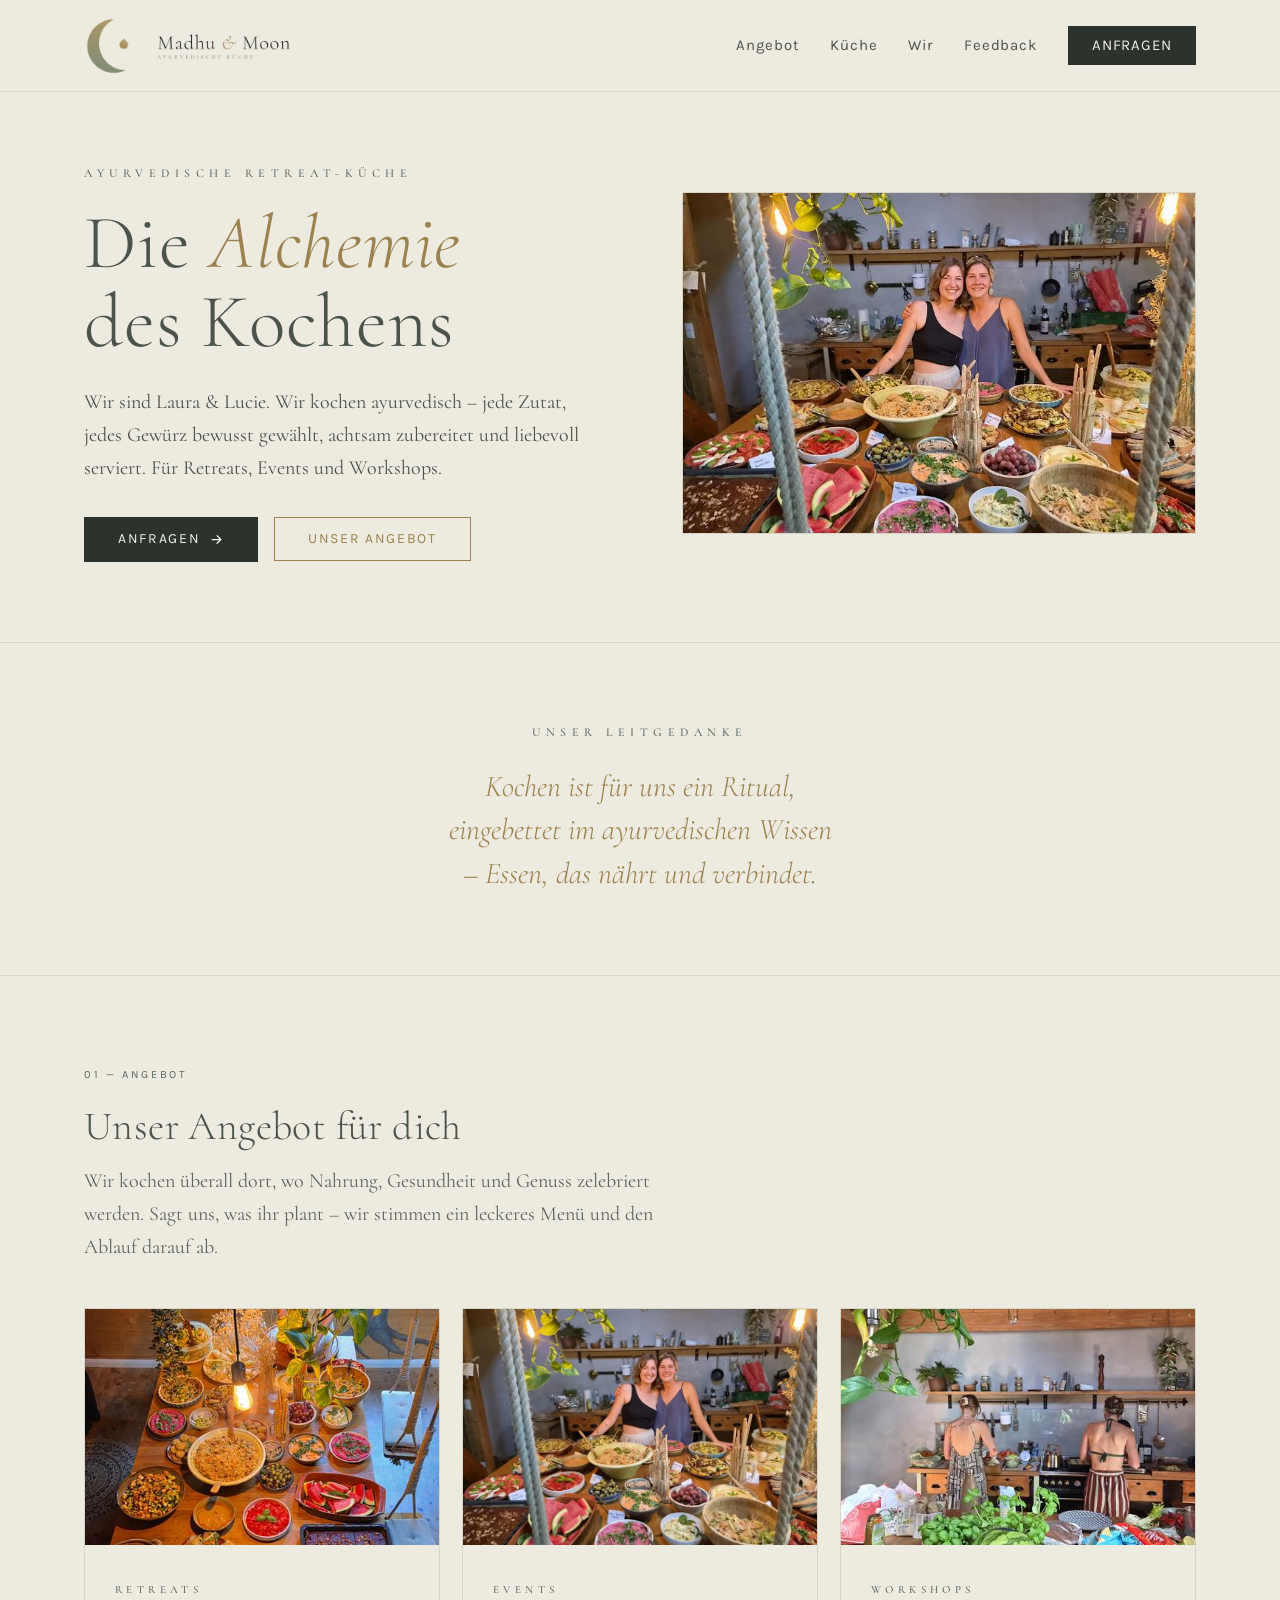
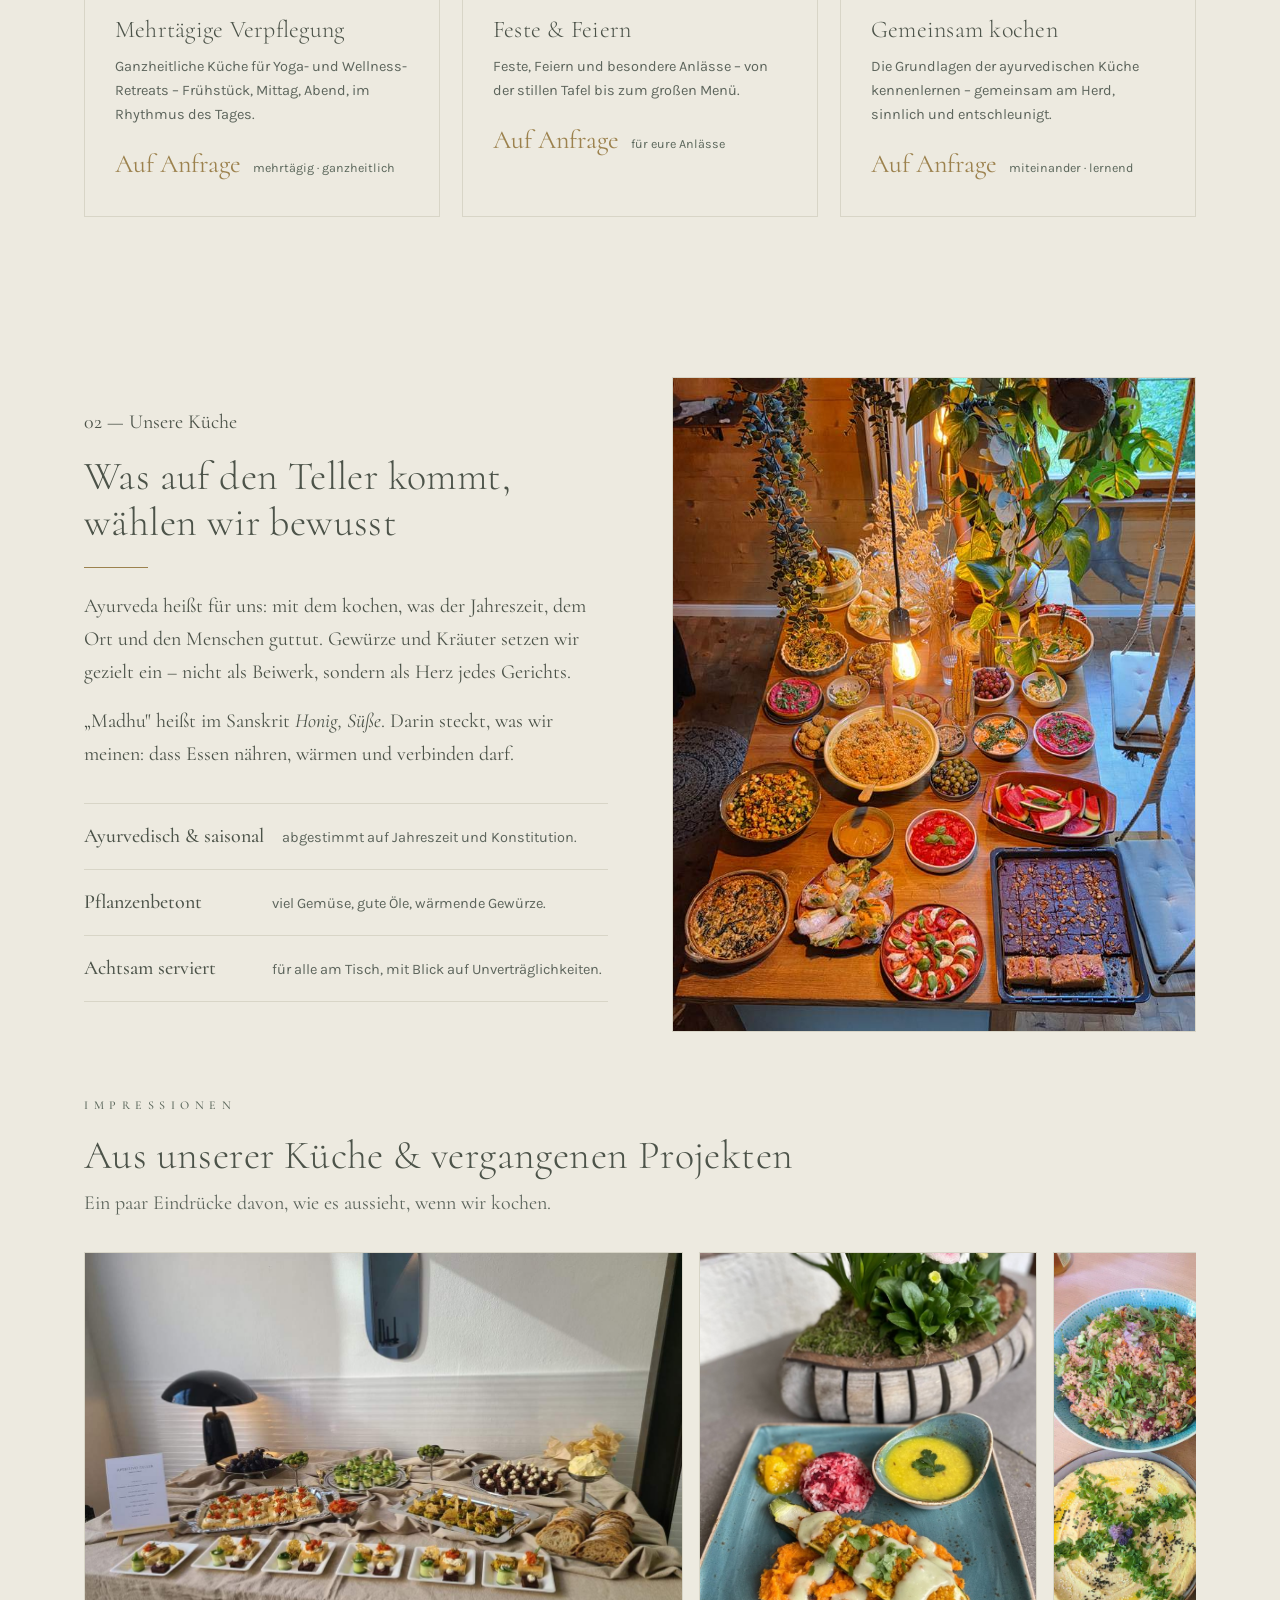
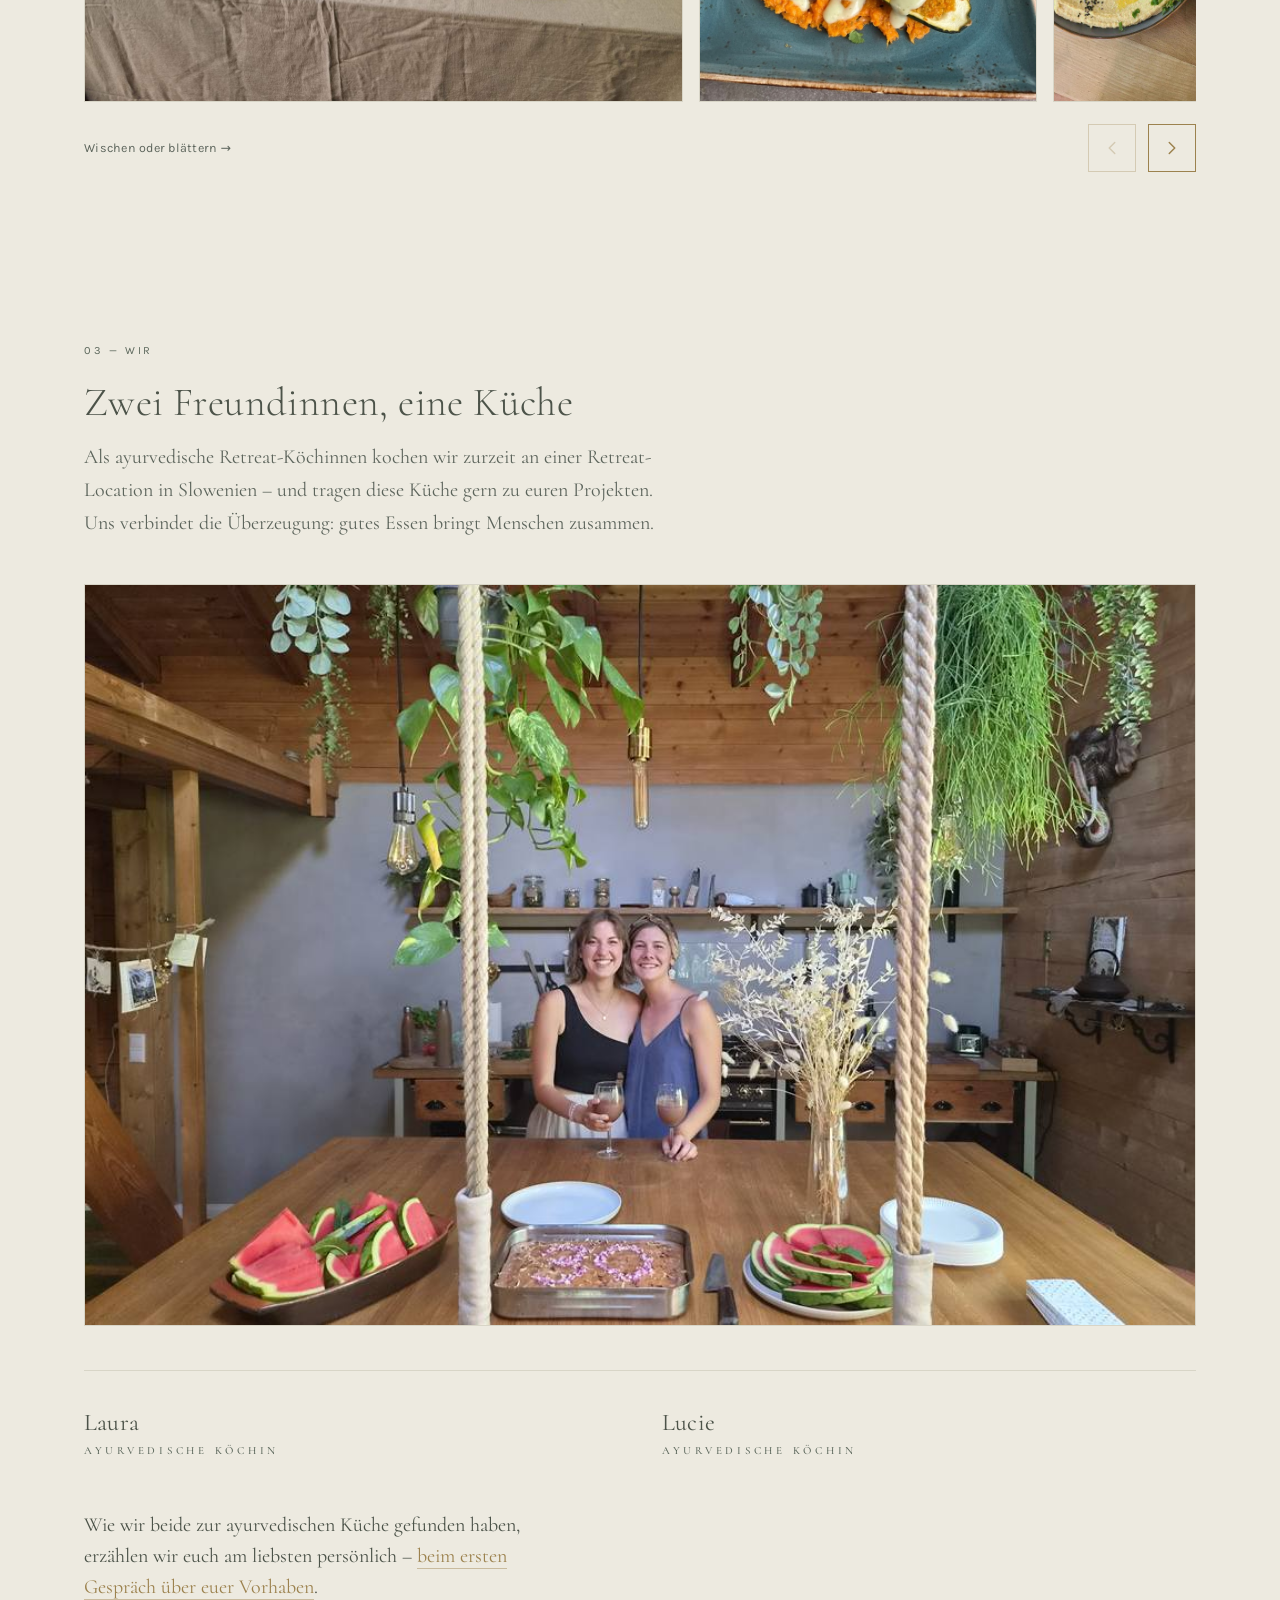
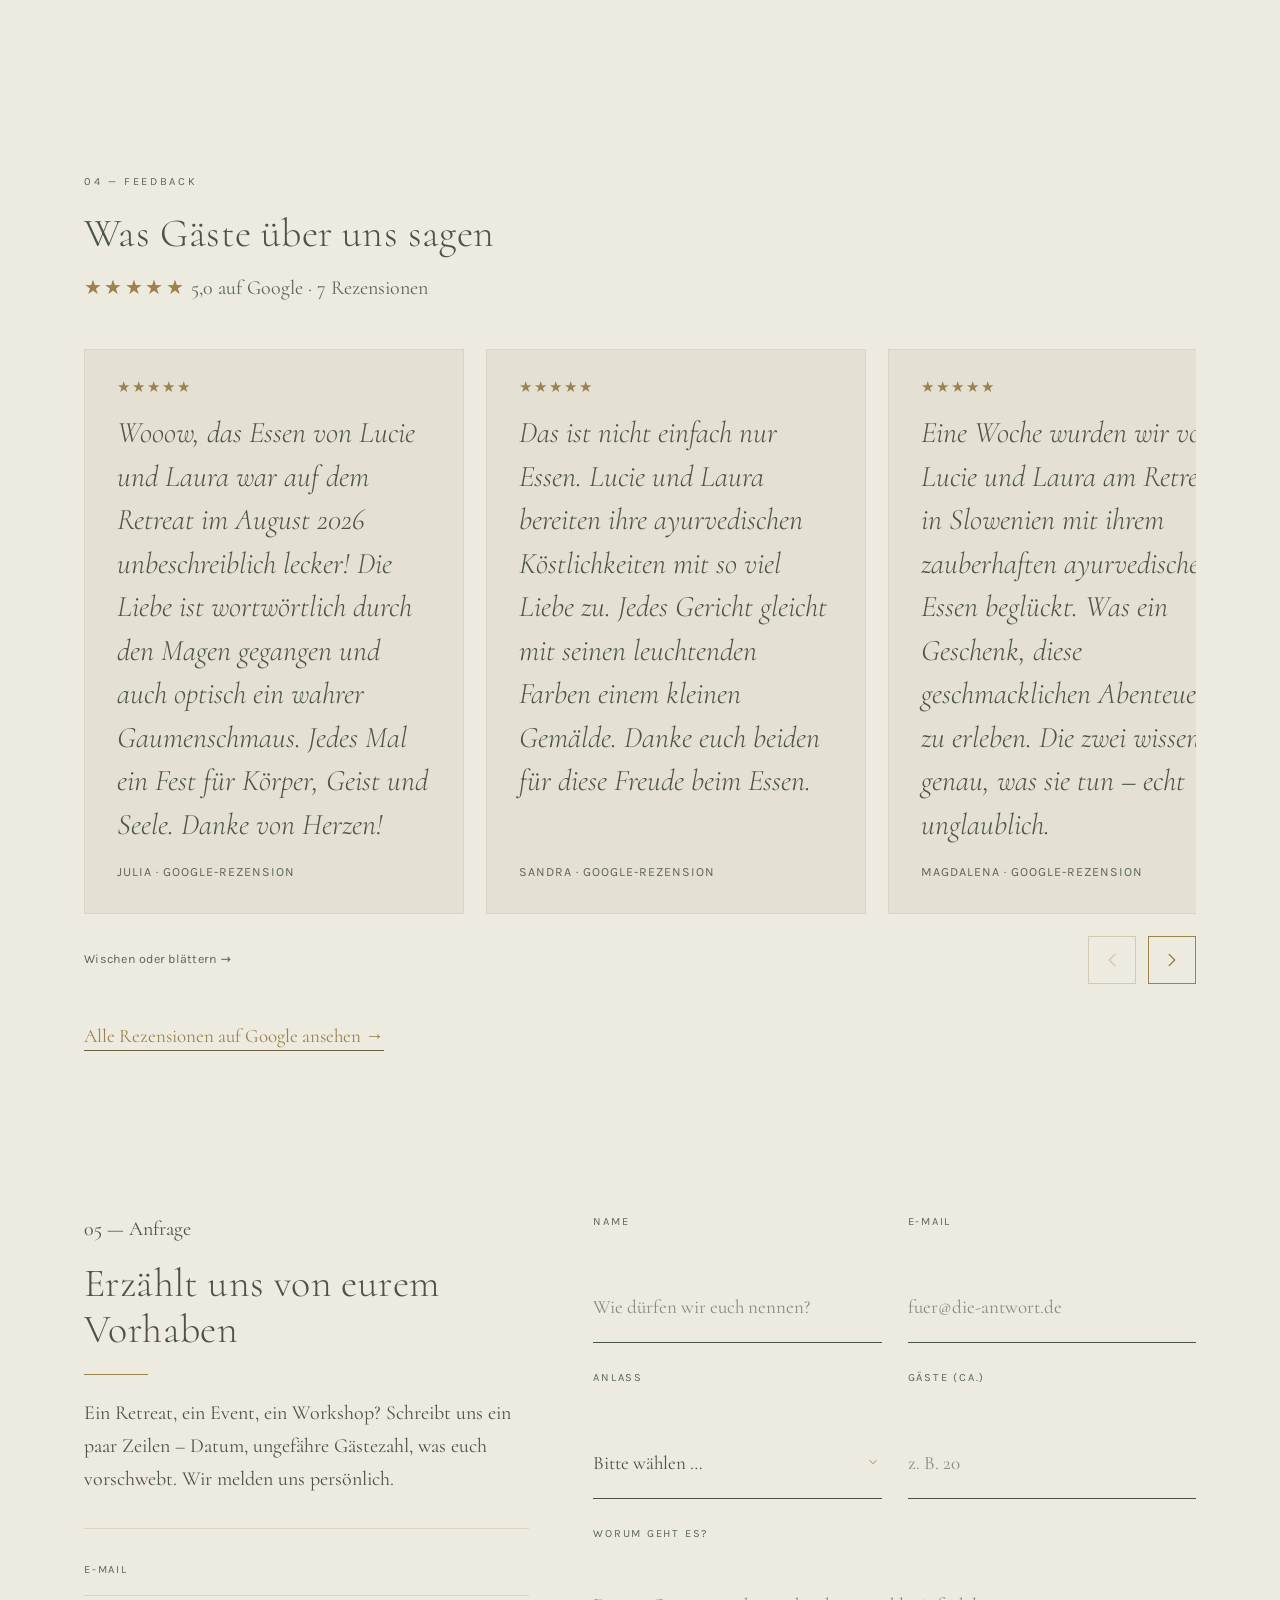
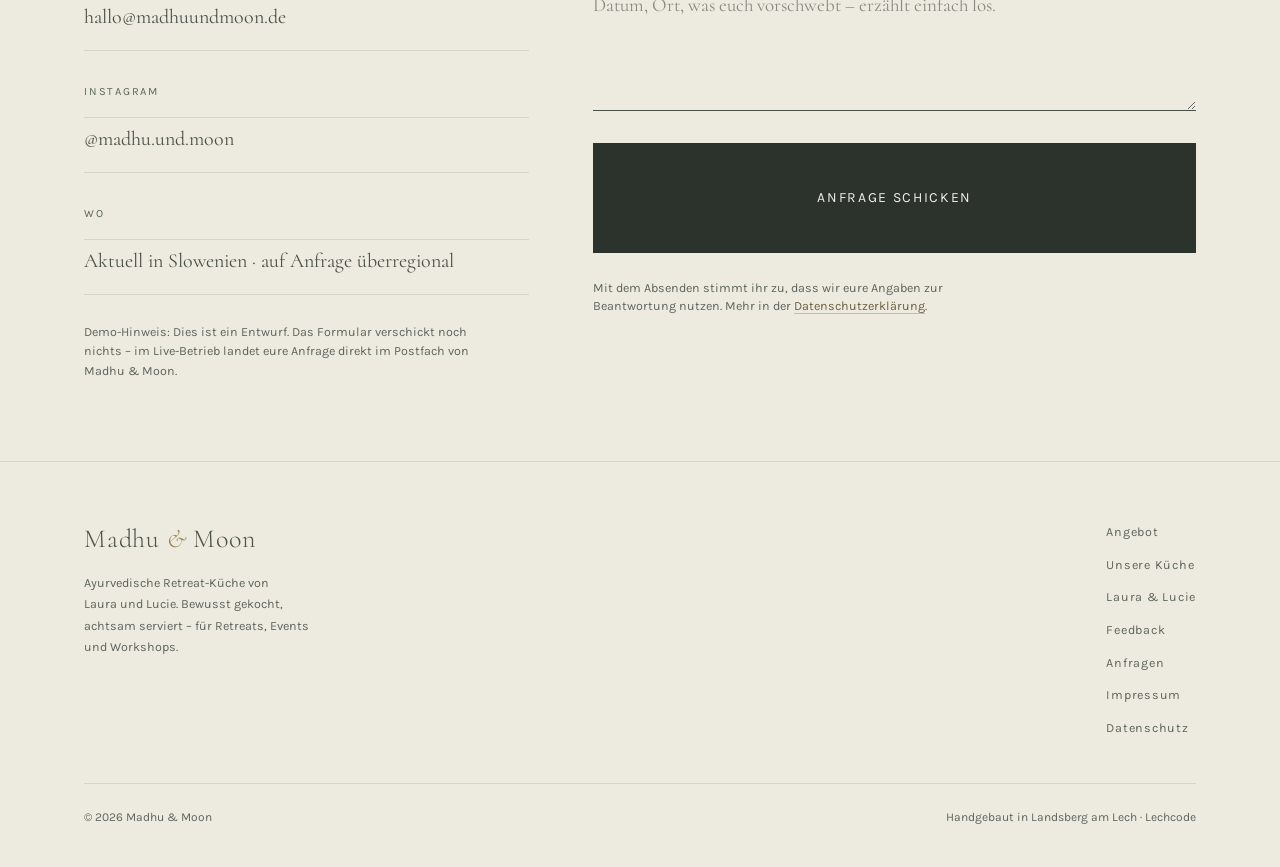
==== commit 347f5bb4: "Leitgedanke: neuer Satz (Ritual, eingebettet im ayurvedischen Wissen – Essen, das nährt und verbinde" ====
--- a/index.html
+++ b/index.html
@@ -2,13 +2,16 @@
 <!--
   ╔══════════════════════════════════════════════════════════════════════╗
   ║  MADHU & MOON · Ayurvedische Retreat-Küche · Laura & Lucie             ║
-  ║  Design-System „Moos & Messing" (verbindlicher Handoff, Aug 2026).     ║
-  ║  Dunkel als Grundzustand (Tiefmoos) · Messing einziger Akzent · Creme  ║
-  ║  nur für Textseiten. Cormorant + Karla. Keine Radien, keine Schatten;  ║
-  ║  Tiefe über erhabene Flächen + 1-px-Linien. Single-File, kein Build.   ║
+  ║  Design-System „Moos & Messing" (verbindlicher Handoff, Aug 2026),     ║
+  ║  umgesetzt als HELLE Creme-Variante (html[data-theme=creme], Wunsch    ║
+  ║  31.08.: „hell mit dunkleren Akzenten"): Creme-Fläche, Moos-Text,      ║
+  ║  dunkler Moos-CTA, Messing nur als Detail. Cormorant + Karla. Keine    ║
+  ║  Radien, keine Schatten; Tiefe über erhabene Flächen + 1-px-Linien.    ║
+  ║  Single-File, kein Build. Slider/Karussell transform-basiert.          ║
   ╠══════════════════════════════════════════════════════════════════════╣
-  ║  ⚠ DEMO — noindex aktiv. Eigene Fotos (freigegeben). Bios & E-Mail     ║
-  ║    noch [KLÄREN]. Rechtsseiten = Platzhalter (Creme-Theme). HWG-neutral.║
+  ║  ⚠ DEMO — noindex aktiv. Eigene Fotos (freigegeben). Offen: Kurz-Bios  ║
+  ║    + echte E-Mail (s. _projekt/OFFENE-FRAGEN.md). Rechtsseiten =       ║
+  ║    Platzhalter. HWG-neutral.                                           ║
   ╚══════════════════════════════════════════════════════════════════════╝
 -->
 <html lang="de" data-theme="creme">
@@ -77,7 +80,11 @@
   /* Creme-Theme (Textseiten): hier nur als Klasse verfügbar, s. Rechtsseiten */
   [data-theme="creme"]{
     --tiefmoos:#EDEAE0; --erhoben:#E4E0D3; --messing:#9C824E;
-    --text:#4C5349; --text-2:#6B7268; --linie:#D8D5C7; --salbei:#7E8C7C;
+    --text:#4C5349; --text-2:#5D655C; --linie:#D8D5C7; --salbei:#5A665A;
+    /* AA auf Creme (Handoff-Regel: auf Creme dunkler): Sekundärtext #6B7268→#5D655C (5,0:1) und
+       Salbei-Labels #7E8C7C→#5A665A (5,0:1, auch auf erhoben ≥4,5). Messing #9C824E bleibt für ≥14px
+       (3,05:1, laut Handoff „ab 14px lesbar" — offene Kundenfrage). Für Kleintext/Hover/Meldung: */
+    --messing-text:#6B5F42; --messing-hover:#5E4B28;
   }
 
   /* ================================================================
@@ -142,6 +149,10 @@
   [data-theme="creme"] .btn-ghost:hover{background:#2C332C;color:#F2EFE6;border-color:#2C332C}
   [data-theme="creme"] ::selection{background:var(--messing);color:#F2EFE6}
   [data-theme="creme"] form .btn{color:#F2EFE6}
+  /* Hover war Messing-hell (1,2:1 auf Creme = unsichtbar) → dunkler; Formular-Meldung war ebenfalls Messing-hell */
+  [data-theme="creme"] a:hover{color:var(--messing-hover);border-bottom-color:var(--messing-hover)}
+  [data-theme="creme"] .privacy-line a{color:var(--messing-text)}
+  [data-theme="creme"] .form-msg{color:var(--text);border-color:var(--messing)}
 
   /* ================================================================
      4 · NAV
@@ -169,7 +180,7 @@
   .m-menu.open{opacity:1;visibility:visible}
   .m-menu a{font-family:var(--serif);font-weight:300;font-size:34px;color:var(--text);padding:.2em 0;border-bottom:1px solid var(--linie)}
   .m-menu a .amp{color:var(--messing)}
-  .m-menu .btn{margin-top:24px;justify-content:center;align-self:flex-start}
+  .m-menu .btn{margin-top:24px;justify-content:center;align-self:flex-start;font-family:var(--sans);font-weight:400;font-size:14px;letter-spacing:.12em;padding:15px 34px;border:0}
   .m-close{position:absolute;top:18px;right:var(--pad-x);background:none;border:0;cursor:pointer;color:var(--text);width:46px;height:46px}
   .m-close svg{width:28px;height:28px}
 
@@ -256,6 +267,7 @@
   .bios h3{font-weight:400;margin-bottom:4px}
   .bios .role{font-family:var(--serif);font-weight:500;font-size:11px;letter-spacing:.34em;text-transform:uppercase;color:var(--salbei);display:block;margin-bottom:14px}
   .bios p{font-family:var(--sans);font-size:14.5px;line-height:1.65;color:var(--text-2)}
+  .bios .bios-note{grid-column:1/-1;font-family:var(--serif);font-size:var(--t-body);line-height:1.55;color:var(--text);max-width:48ch;margin-top:-8px}
   @media (max-width:680px){.bios{grid-template-columns:1fr;gap:28px}}
 
   /* ================================================================
@@ -307,8 +319,9 @@
   .footer .brand-t{font-family:var(--serif);font-weight:300;font-size:26px;letter-spacing:.03em;color:var(--text)}
   .footer .brand-t .amp{color:var(--messing)}
   .footer p{font-family:var(--sans);font-size:12.5px;line-height:1.7;color:var(--text-2);max-width:34ch;margin-top:12px}
-  .footer nav{display:grid;gap:8px}
-  .footer nav a{font-family:var(--sans);font-size:12.5px;letter-spacing:.06em;color:var(--text-2);border:0}
+  .footer nav{display:grid;gap:4px}
+  .footer nav a{font-family:var(--sans);font-size:12.5px;letter-spacing:.06em;color:var(--text-2);border:0;padding:4px 0}
+  @media (max-width:860px){.footer nav{gap:0}.footer nav a{min-height:44px;display:flex;align-items:center}}
   .footer nav a:hover{color:var(--messing)}
   .footer-bottom{border-top:1px solid var(--linie);margin-top:40px;padding-top:24px;
     display:flex;flex-wrap:wrap;justify-content:space-between;gap:16px;font-family:var(--sans);font-size:12px;color:var(--text-2)}
@@ -373,7 +386,7 @@
               <a href="#kontakt" class="btn">Anfragen
                 <svg viewBox="0 0 24 24" fill="none" stroke="currentColor" stroke-width="2" stroke-linecap="round" stroke-linejoin="round"><path d="M5 12h14M13 6l6 6-6 6"/></svg>
               </a>
-              <a href="#angebot" class="btn-ghost">Unser Angebot</a>
+              <a href="#angebot" class="btn btn-ghost">Unser Angebot</a>
             </div>
           </div>
           <figure class="hero-figure reveal">
@@ -389,7 +402,7 @@
     <section class="ethos">
       <div class="wrap">
         <span class="label">Unser Leitgedanke</span>
-        <p class="quote">Kochen ist für uns ein Ritual – Nahrung, die nährt und verbindet.</p>
+        <p class="quote">Kochen ist für uns ein Ritual, eingebettet im ayurvedischen Wissen – Essen, das nährt und verbindet.</p>
       </div>
     </section>
 
@@ -398,8 +411,8 @@
       <div class="wrap">
         <div class="sec-head reveal">
           <span class="num">01 — Angebot</span>
-          <h2>Ayurvedische Küche, wo Menschen zusammenkommen</h2>
-          <p>Sagt uns, was ihr plant – wir stimmen ein Menü und den Ablauf darauf ab. Vegan, vegetarisch oder mit Fisch, ganz nach eurem Anlass.</p>
+          <h2>Unser Angebot für dich</h2>
+          <p>Wir kochen überall dort, wo Nahrung, Gesundheit und Genuss zelebriert werden. Sagt uns, was ihr plant – wir stimmen ein leckeres Menü und den Ablauf darauf ab.</p>
         </div>
         <div class="cards reveal">
           <article class="card">
@@ -416,7 +429,7 @@
             <div class="card-body">
               <span class="cat">Events</span>
               <h3>Feste &amp; Feiern</h3>
-              <p>Hochzeiten, Geburtstage, Firmenfeiern – von der stillen Tafel bis zum großen Menü, mit Sorgfalt angerichtet.</p>
+              <p>Feste, Feiern und besondere Anlässe – von der stillen Tafel bis zum großen Menü.</p>
               <div class="price"><span class="p">Auf Anfrage</span><span class="z">für eure Anlässe</span></div>
             </div>
           </article>
@@ -425,7 +438,7 @@
             <div class="card-body">
               <span class="cat">Workshops</span>
               <h3>Gemeinsam kochen</h3>
-              <p>Die Grundlagen der ayurvedischen Küche kennenlernen – ein sinnlicher, entschleunigter Nachmittag.</p>
+              <p>Die Grundlagen der ayurvedischen Küche kennenlernen – gemeinsam am Herd, sinnlich und entschleunigt.</p>
               <div class="price"><span class="p">Auf Anfrage</span><span class="z">miteinander · lernend</span></div>
             </div>
           </article>
@@ -491,17 +504,19 @@
         <figure class="about-photo reveal">
           <img src="assets/about-1000.jpg" srcset="assets/about-620.jpg 620w, assets/about-1000.jpg 1000w" sizes="(max-width:900px) 92vw, 1100px" width="1000" height="667" loading="lazy" decoding="async" alt="Laura und Lucie in ihrer Küche mit einem selbstgebackenen Kuchen">
         </figure>
+        <!-- OFFEN (bewusst kein Platzhaltertext auf der Seite): persönliche Kurz-Bios von Laura & Lucie fehlen noch —
+             je 2–3 Sätze (Weg zur ayurvedischen Küche, was sie daran lieben) → _projekt/OFFENE-FRAGEN.md #B.
+             Sobald sie da sind: pro Karte ein <p> unter die Rolle setzen und die .bios-note darunter entfernen. -->
         <div class="bios reveal">
           <div>
             <h3>Laura</h3>
             <span class="role">Ayurvedische Köchin</span>
-            <p>[KLÄREN: 2–3 persönliche Sätze zu Laura – Weg zur ayurvedischen Küche, was sie daran liebt.]</p>
           </div>
           <div>
             <h3>Lucie</h3>
             <span class="role">Ayurvedische Köchin</span>
-            <p>[KLÄREN: 2–3 persönliche Sätze zu Lucie – Weg zur ayurvedischen Küche, was sie daran liebt.]</p>
-          </div>
+          </div>
+          <p class="bios-note">Wie wir beide zur ayurvedischen Küche gefunden haben, erzählen wir euch am liebsten persönlich – <a href="#kontakt">beim ersten Gespräch über euer Vorhaben</a>.</p>
         </div>
       </div>
     </section>
